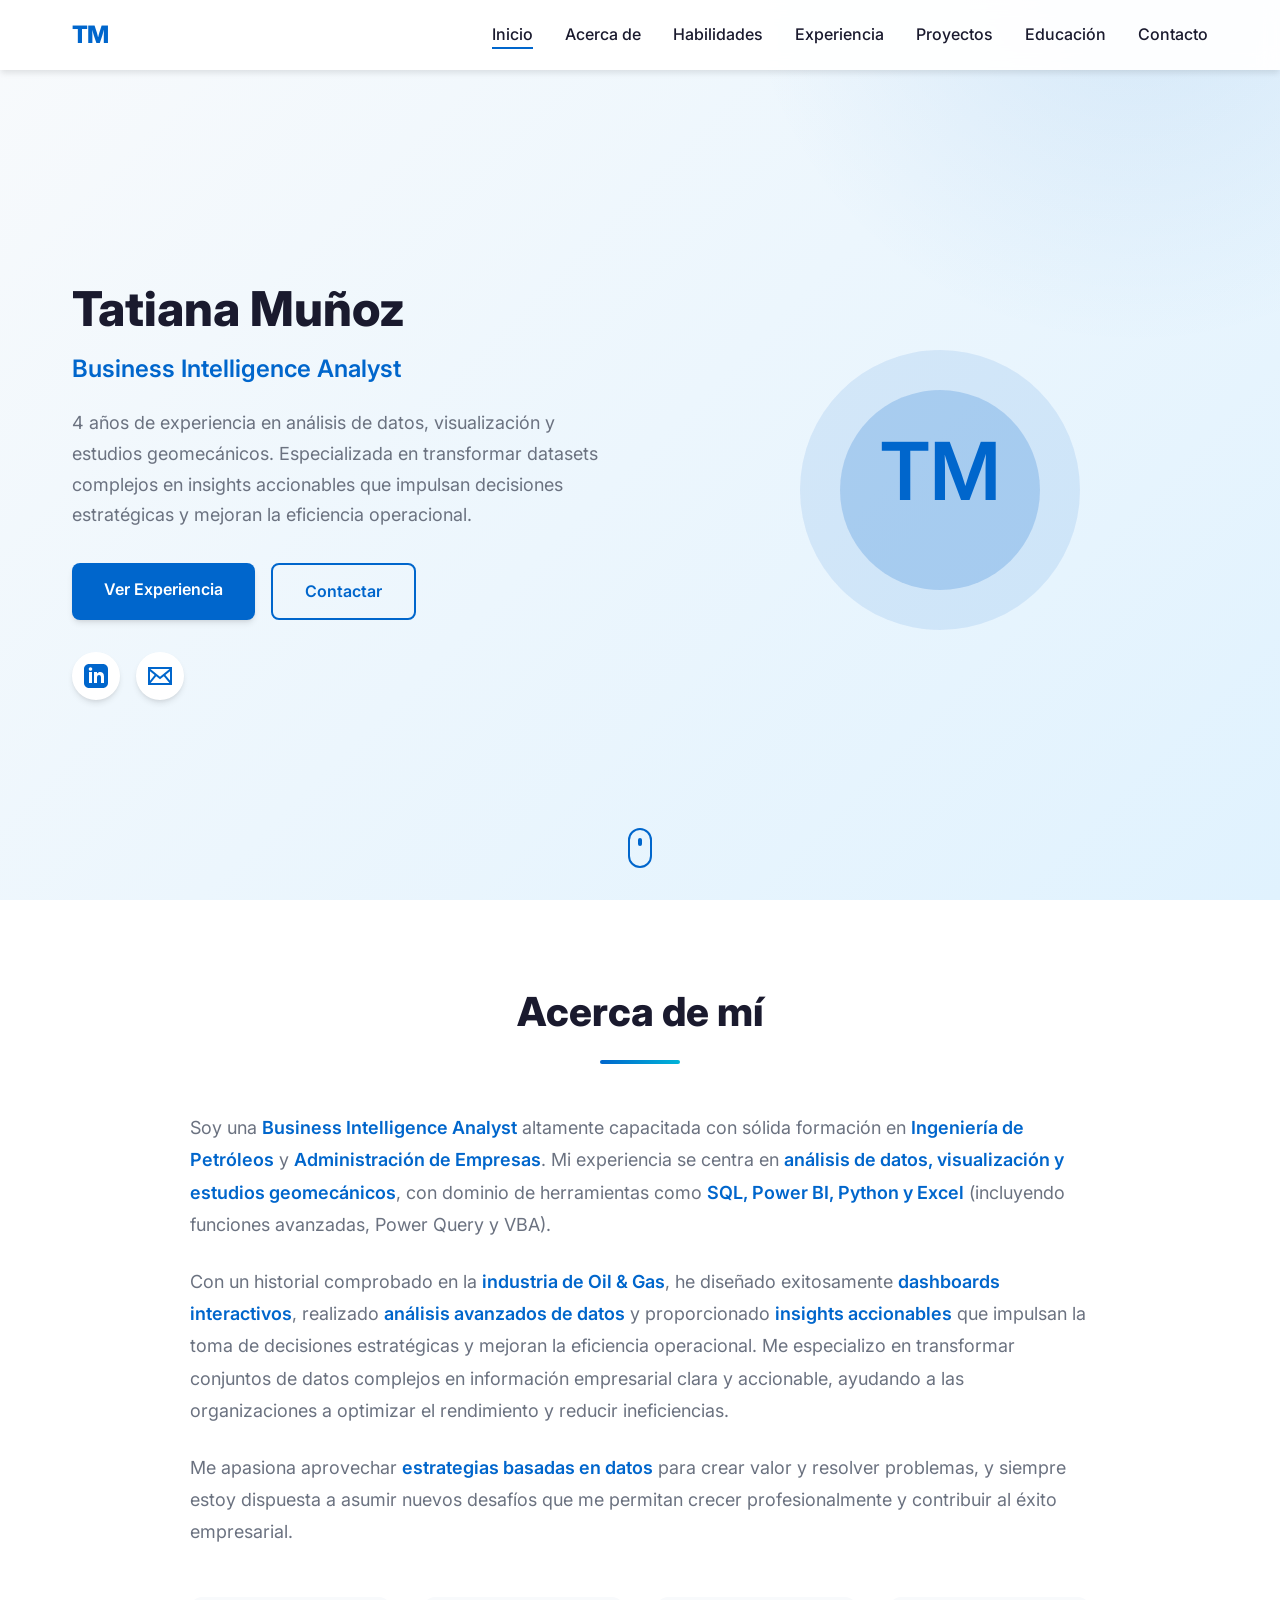
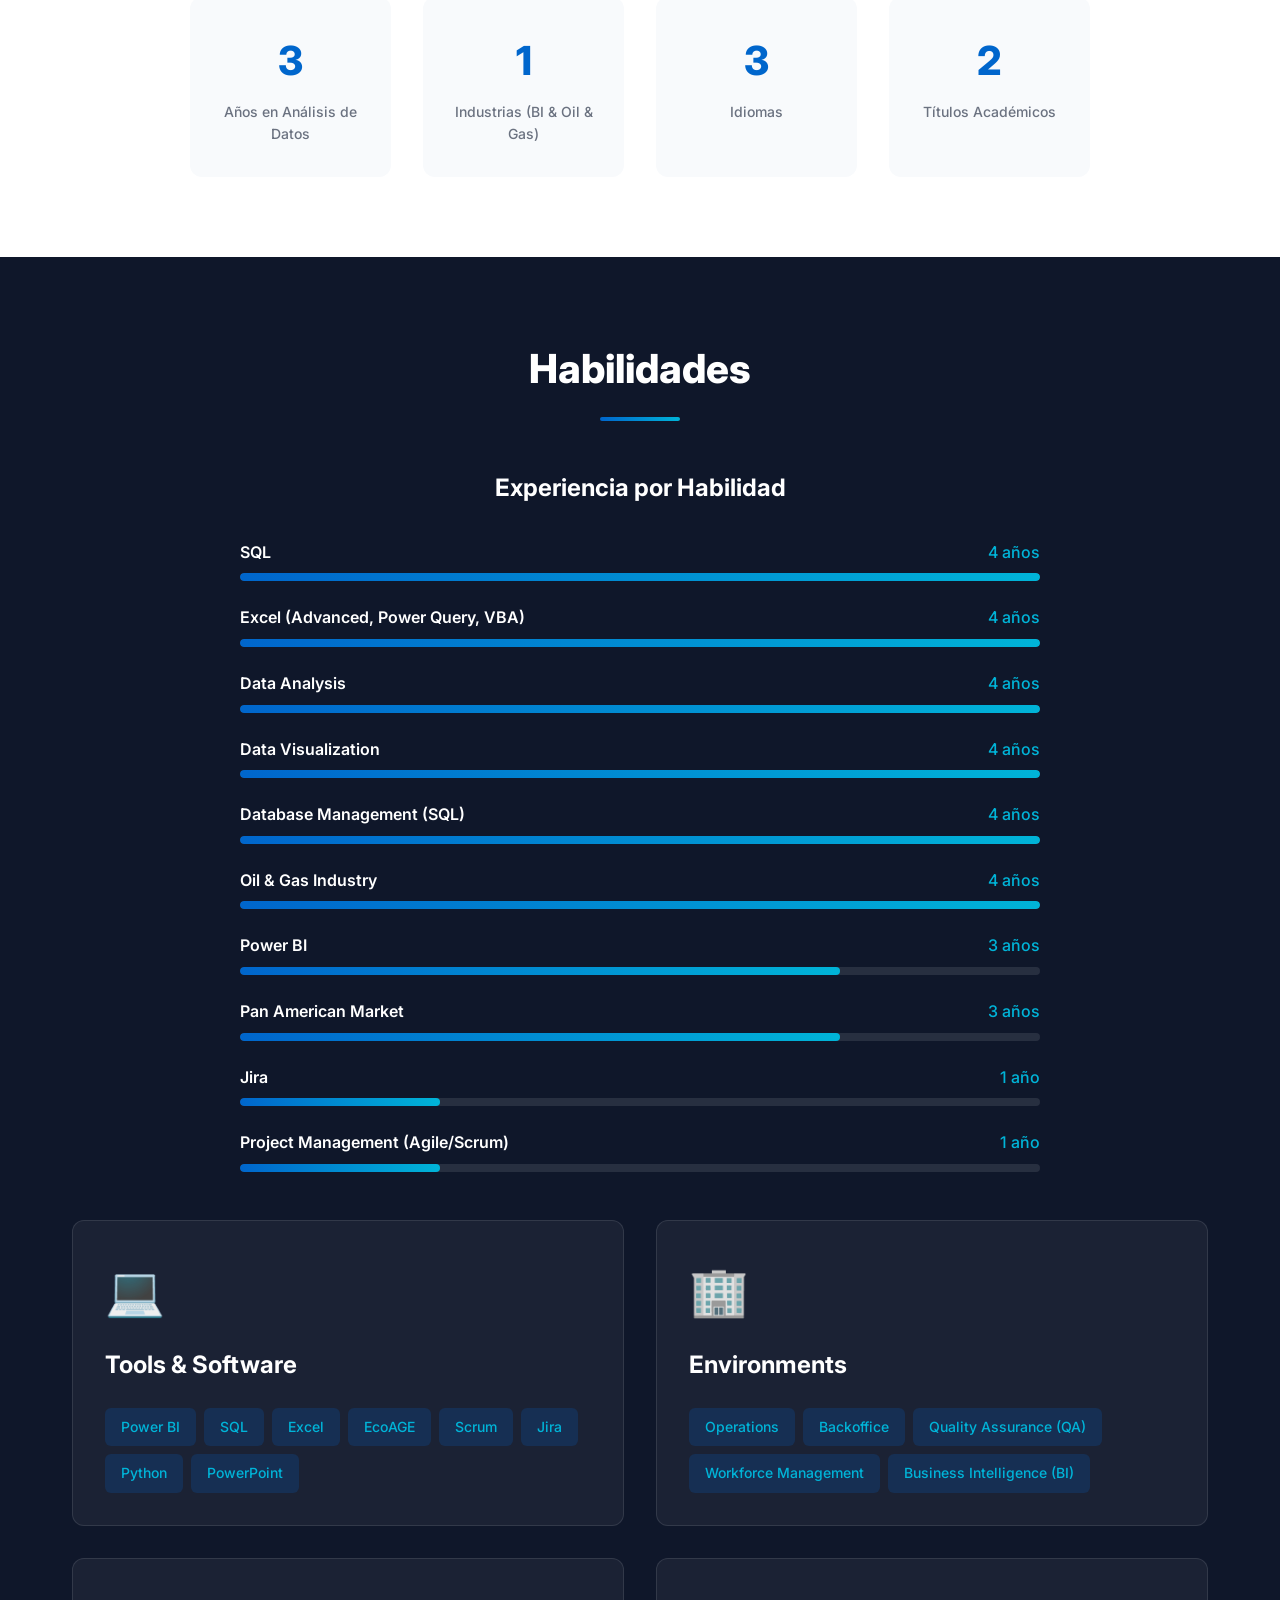
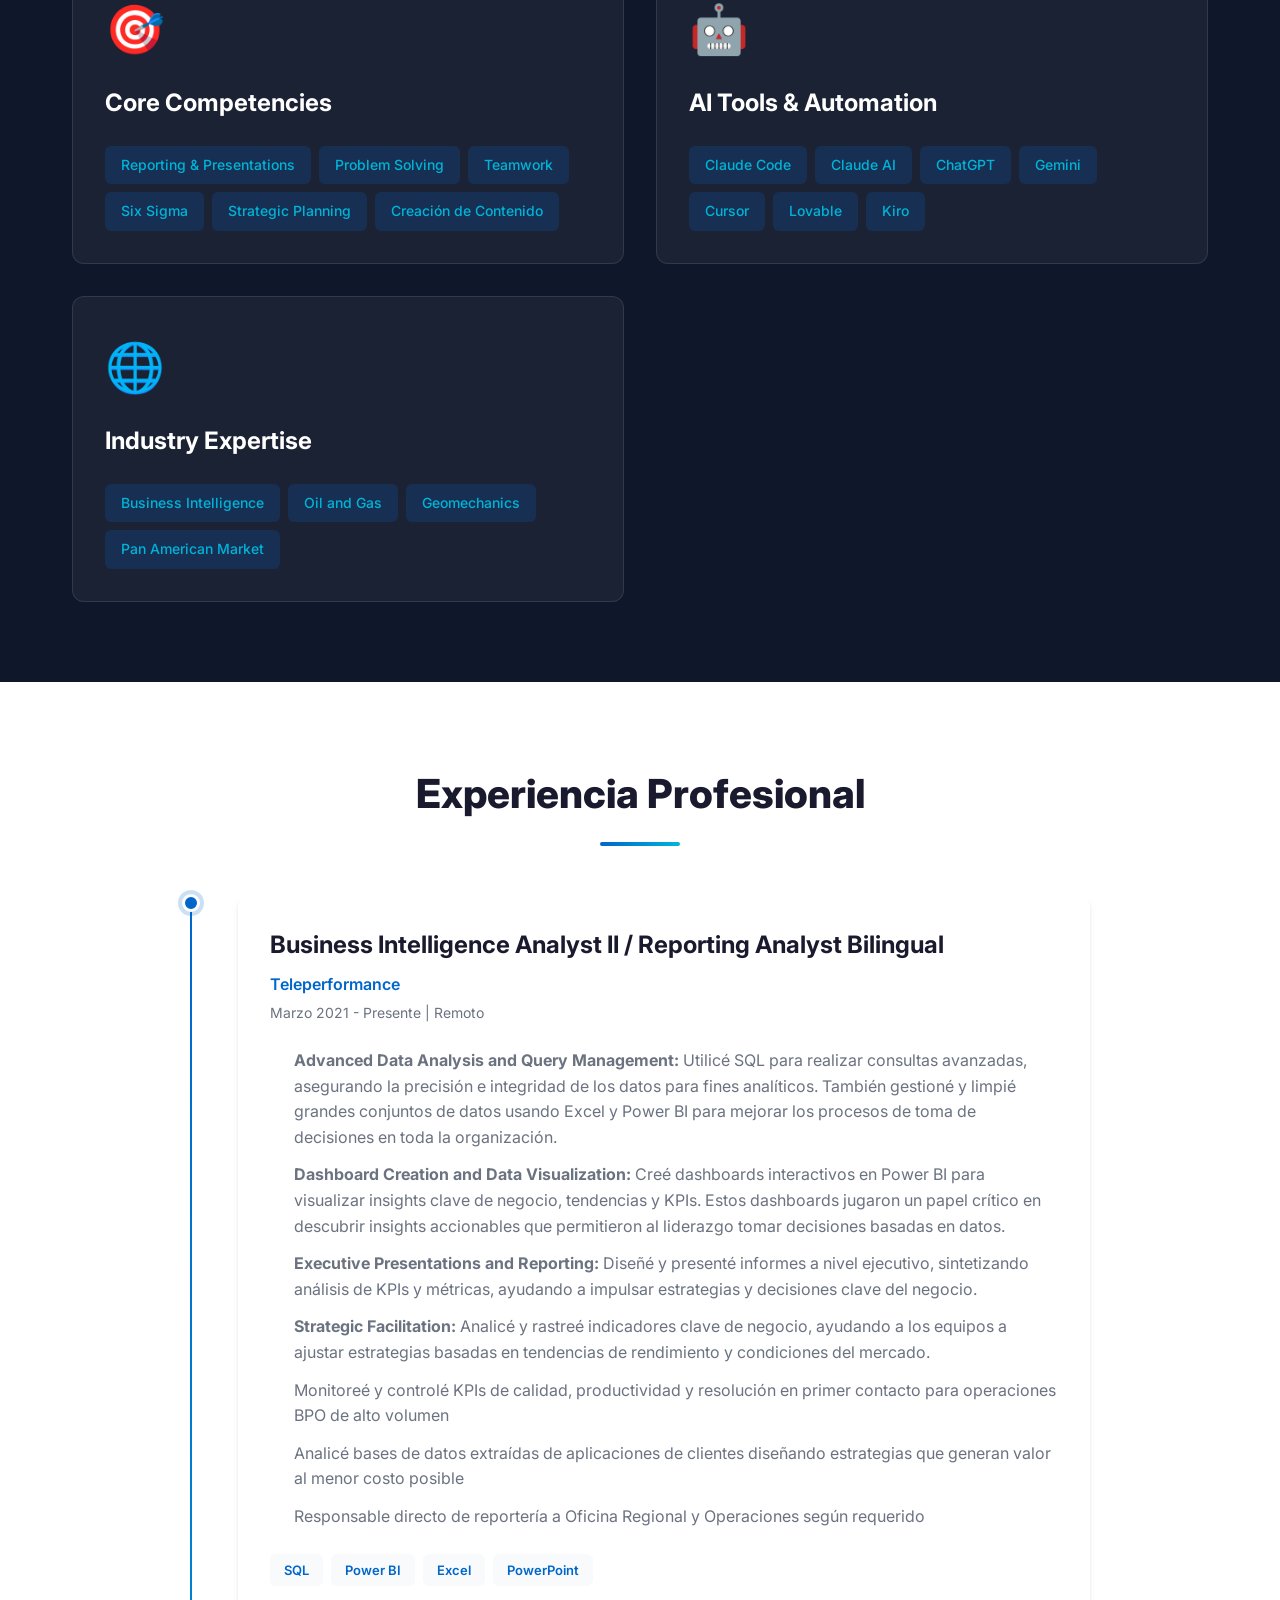
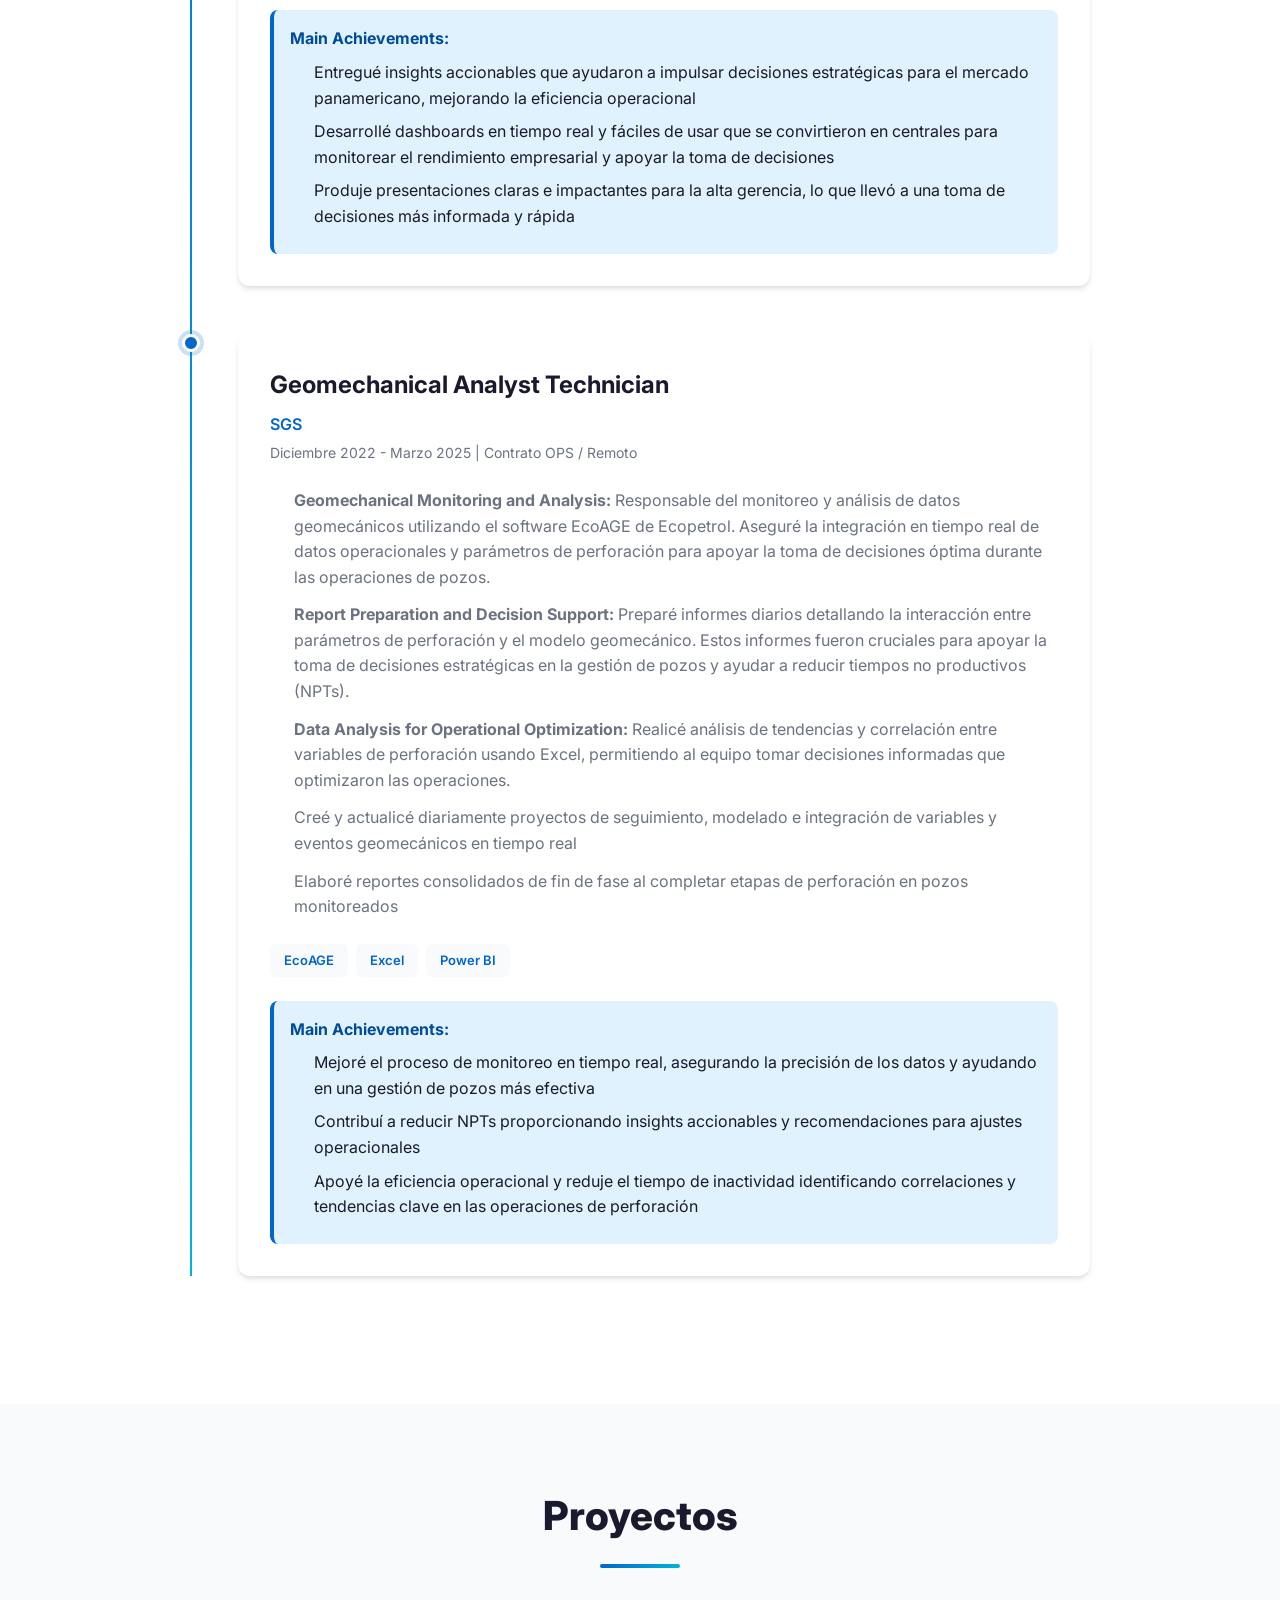
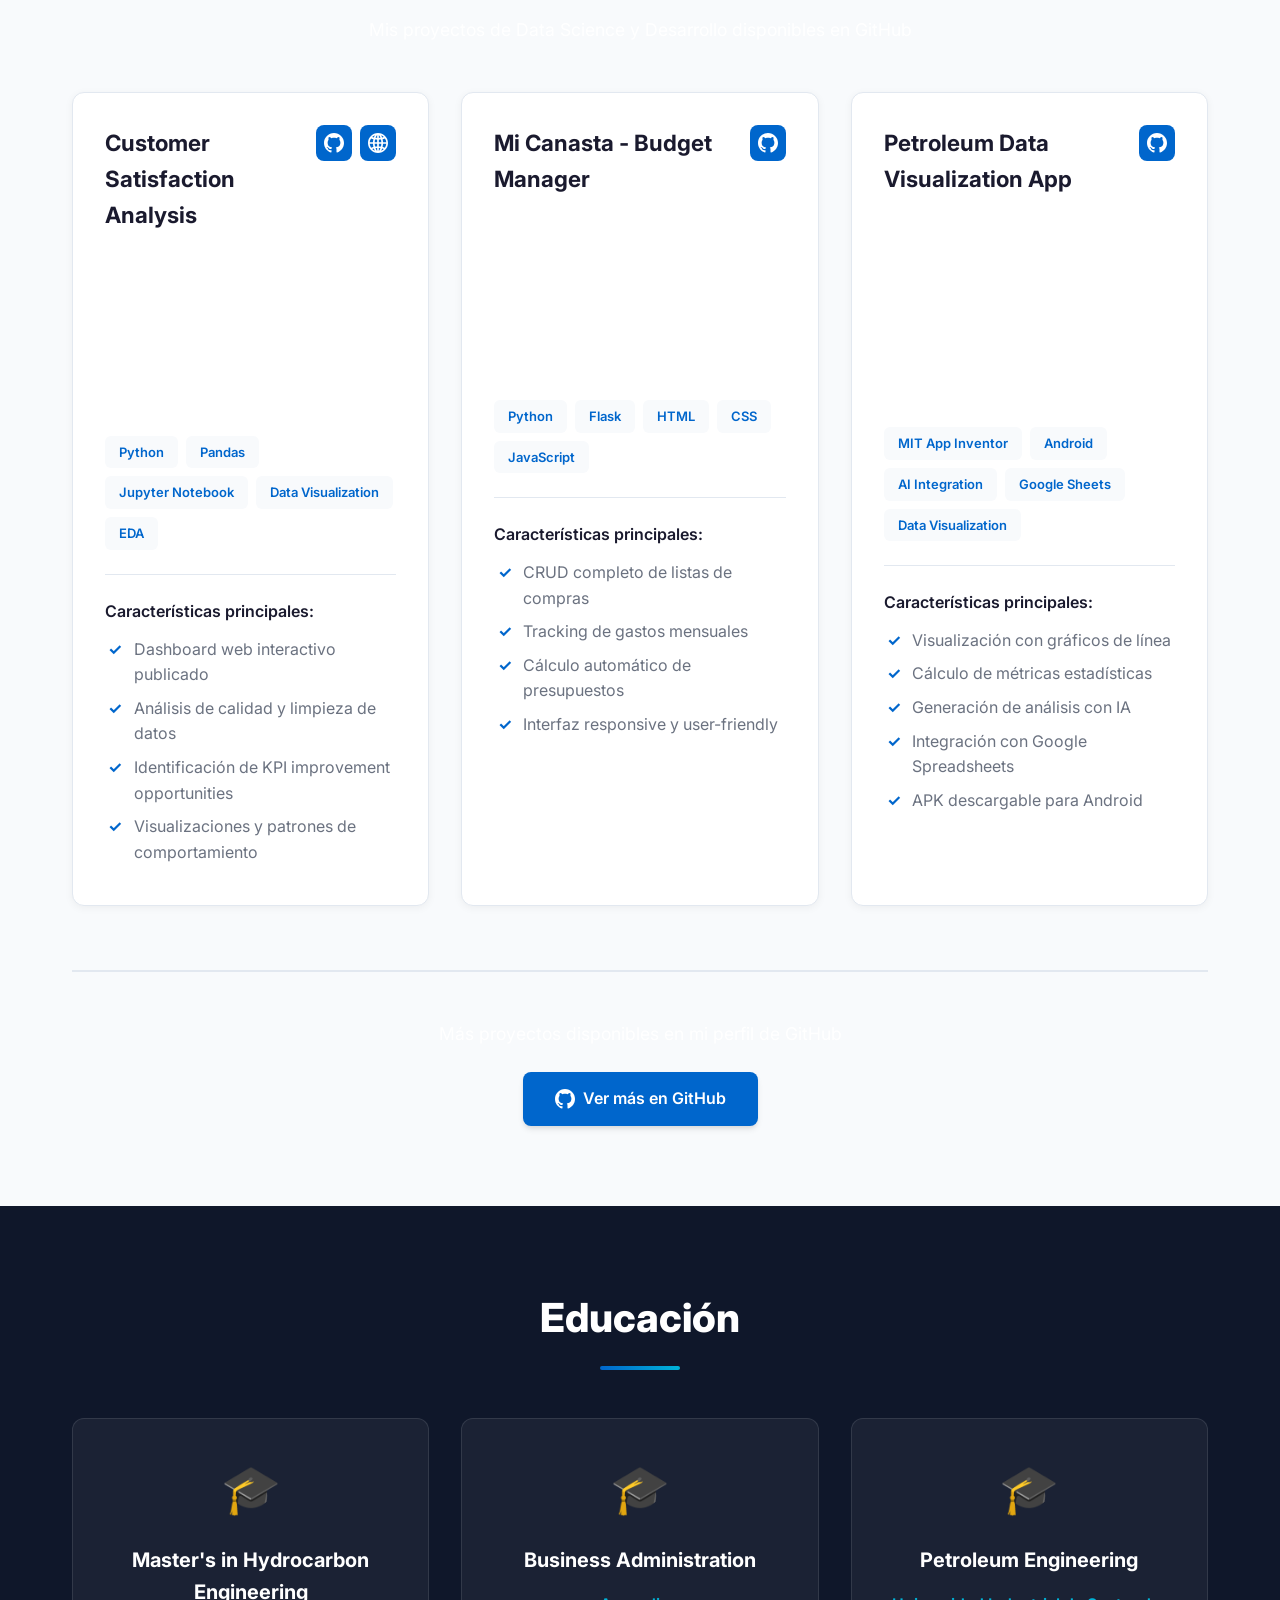
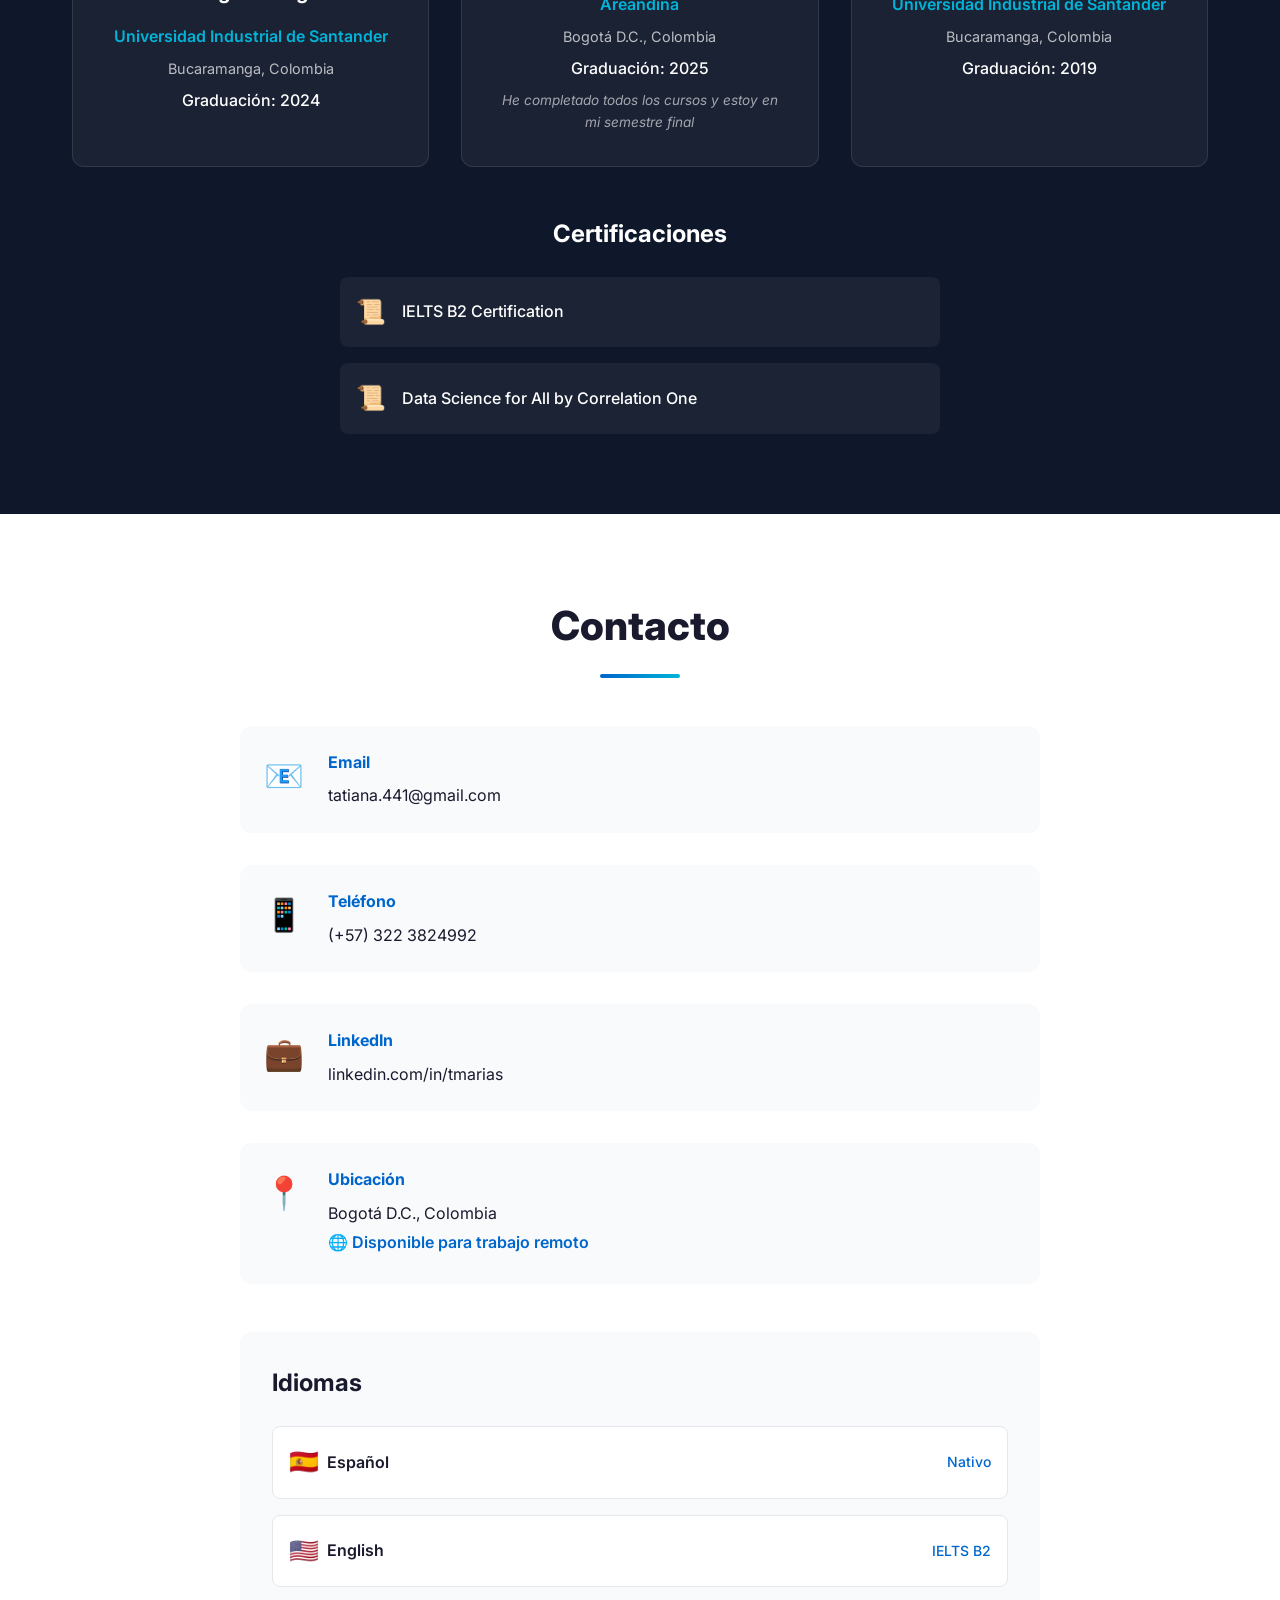
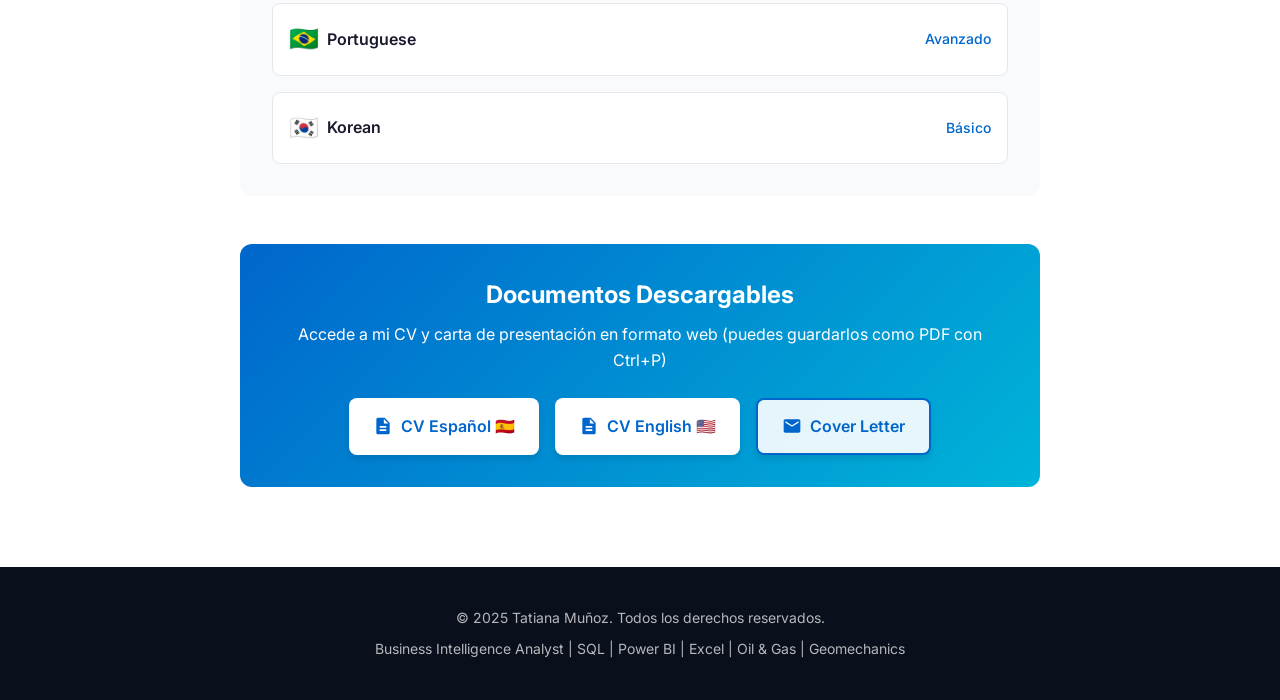
==== index.html @ 38fe40ae "Add English version of CV and update portfolio buttons - Added CV_Tatiana_Munoz_BI_Analyst_EN.html: " ====
<!DOCTYPE html>
<html lang="es">
<head>
    <meta charset="UTF-8">
    <meta name="viewport" content="width=device-width, initial-scale=1.0">
    <meta name="description" content="Tatiana Muñoz - Business Intelligence Analyst con 4 años de experiencia en SQL, Power BI, Excel y Oil & Gas">
    <meta name="keywords" content="Business Intelligence, Data Analyst, SQL, Power BI, Excel, Oil & Gas, Geomechanics">
    <title>Tatiana Muñoz | Business Intelligence Analyst</title>
    <link rel="stylesheet" href="styles.css">
    <link rel="preconnect" href="https://fonts.googleapis.com">
    <link rel="preconnect" href="https://fonts.gstatic.com" crossorigin>
    <link href="https://fonts.googleapis.com/css2?family=Inter:wght@300;400;500;600;700;800&display=swap" rel="stylesheet">
</head>
<body>
    <!-- Navigation -->
    <nav class="navbar">
        <div class="container">
            <div class="nav-brand">TM</div>
            <ul class="nav-menu">
                <li><a href="#inicio" class="nav-link">Inicio</a></li>
                <li><a href="#about" class="nav-link">Acerca de</a></li>
                <li><a href="#skills" class="nav-link">Habilidades</a></li>
                <li><a href="#experience" class="nav-link">Experiencia</a></li>
                <li><a href="#projects" class="nav-link">Proyectos</a></li>
                <li><a href="#education" class="nav-link">Educación</a></li>
                <li><a href="#contact" class="nav-link">Contacto</a></li>
            </ul>
            <div class="hamburger">
                <span></span>
                <span></span>
                <span></span>
            </div>
        </div>
    </nav>

    <!-- Hero Section -->
    <section id="inicio" class="hero">
        <div class="container">
            <div class="hero-content">
                <div class="hero-text">
                    <h1 class="hero-title fade-in">Tatiana Muñoz</h1>
                    <h2 class="hero-subtitle fade-in-delay">Business Intelligence Analyst</h2>
                    <p class="hero-description fade-in-delay-2">
                        4 años de experiencia en análisis de datos, visualización y estudios geomecánicos.
                        Especializada en transformar datasets complejos en insights accionables que impulsan
                        decisiones estratégicas y mejoran la eficiencia operacional.
                    </p>
                    <div class="hero-cta fade-in-delay-3">
                        <a href="#experience" class="btn btn-primary">Ver Experiencia</a>
                        <a href="#contact" class="btn btn-secondary">Contactar</a>
                    </div>
                    <div class="hero-social fade-in-delay-4">
                        <a href="https://linkedin.com/in/tmarias" target="_blank" class="social-link" aria-label="LinkedIn">
                            <svg width="24" height="24" viewBox="0 0 24 24" fill="currentColor">
                                <path d="M19 0h-14c-2.761 0-5 2.239-5 5v14c0 2.761 2.239 5 5 5h14c2.762 0 5-2.239 5-5v-14c0-2.761-2.238-5-5-5zm-11 19h-3v-11h3v11zm-1.5-12.268c-.966 0-1.75-.79-1.75-1.764s.784-1.764 1.75-1.764 1.75.79 1.75 1.764-.783 1.764-1.75 1.764zm13.5 12.268h-3v-5.604c0-3.368-4-3.113-4 0v5.604h-3v-11h3v1.765c1.396-2.586 7-2.777 7 2.476v6.759z"/>
                            </svg>
                        </a>
                        <a href="mailto:tatiana.441@gmail.com" class="social-link" aria-label="Email">
                            <svg width="24" height="24" viewBox="0 0 24 24" fill="currentColor">
                                <path d="M0 3v18h24v-18h-24zm6.623 7.929l-4.623 5.712v-9.458l4.623 3.746zm-4.141-5.929h19.035l-9.517 7.713-9.518-7.713zm5.694 7.188l3.824 3.099 3.83-3.104 5.612 6.817h-18.779l5.513-6.812zm9.208-1.264l4.616-3.741v9.348l-4.616-5.607z"/>
                            </svg>
                        </a>
                    </div>
                </div>
                <div class="hero-image fade-in-delay-2">
                    <div class="hero-image-placeholder">
                        <svg width="300" height="300" viewBox="0 0 300 300">
                            <circle cx="150" cy="150" r="140" fill="#0066CC" opacity="0.1"/>
                            <circle cx="150" cy="150" r="100" fill="#0066CC" opacity="0.2"/>
                            <text x="150" y="160" font-size="80" fill="#0066CC" text-anchor="middle" font-weight="600">TM</text>
                        </svg>
                    </div>
                </div>
            </div>
        </div>
        <div class="scroll-indicator">
            <span></span>
        </div>
    </section>

    <!-- About Section -->
    <section id="about" class="about section">
        <div class="container">
            <h2 class="section-title">Acerca de mí</h2>
            <div class="about-content">
                <div class="about-text">
                    <p>
                        Soy una <strong>Business Intelligence Analyst</strong> altamente capacitada con sólida formación en
                        <strong>Ingeniería de Petróleos</strong> y <strong>Administración de Empresas</strong>.
                        Mi experiencia se centra en <strong>análisis de datos, visualización y estudios geomecánicos</strong>,
                        con dominio de herramientas como <strong>SQL, Power BI, Python y Excel</strong> (incluyendo funciones
                        avanzadas, Power Query y VBA).
                    </p>
                    <p>
                        Con un historial comprobado en la <strong>industria de Oil & Gas</strong>, he diseñado exitosamente
                        <strong>dashboards interactivos</strong>, realizado <strong>análisis avanzados de datos</strong>
                        y proporcionado <strong>insights accionables</strong> que impulsan la toma de decisiones estratégicas
                        y mejoran la eficiencia operacional. Me especializo en transformar conjuntos de datos complejos en
                        información empresarial clara y accionable, ayudando a las organizaciones a optimizar el rendimiento
                        y reducir ineficiencias.
                    </p>
                    <p>
                        Me apasiona aprovechar <strong>estrategias basadas en datos</strong> para crear valor y resolver problemas,
                        y siempre estoy dispuesta a asumir nuevos desafíos que me permitan crecer profesionalmente y contribuir
                        al éxito empresarial.
                    </p>
                    <div class="about-stats">
                        <div class="stat">
                            <div class="stat-number">4</div>
                            <div class="stat-label">Años en Análisis de Datos</div>
                        </div>
                        <div class="stat">
                            <div class="stat-number">2</div>
                            <div class="stat-label">Industrias (BI & Oil & Gas)</div>
                        </div>
                        <div class="stat">
                            <div class="stat-number">4</div>
                            <div class="stat-label">Idiomas</div>
                        </div>
                        <div class="stat">
                            <div class="stat-number">3</div>
                            <div class="stat-label">Títulos Académicos</div>
                        </div>
                    </div>
                </div>
            </div>
        </div>
    </section>

    <!-- Skills Section -->
    <section id="skills" class="skills section section-dark">
        <div class="container">
            <h2 class="section-title">Habilidades</h2>

            <div class="skills-experience">
                <h3 class="skills-subtitle">Experiencia por Habilidad</h3>
                <div class="skills-bars">
                    <div class="skill-bar-item">
                        <div class="skill-bar-header">
                            <span class="skill-name">SQL</span>
                            <span class="skill-years">4 años</span>
                        </div>
                        <div class="skill-bar-bg">
                            <div class="skill-bar-fill" style="width: 100%"></div>
                        </div>
                    </div>
                    <div class="skill-bar-item">
                        <div class="skill-bar-header">
                            <span class="skill-name">Excel (Advanced, Power Query, VBA)</span>
                            <span class="skill-years">4 años</span>
                        </div>
                        <div class="skill-bar-bg">
                            <div class="skill-bar-fill" style="width: 100%"></div>
                        </div>
                    </div>
                    <div class="skill-bar-item">
                        <div class="skill-bar-header">
                            <span class="skill-name">Data Analysis</span>
                            <span class="skill-years">4 años</span>
                        </div>
                        <div class="skill-bar-bg">
                            <div class="skill-bar-fill" style="width: 100%"></div>
                        </div>
                    </div>
                    <div class="skill-bar-item">
                        <div class="skill-bar-header">
                            <span class="skill-name">Data Visualization</span>
                            <span class="skill-years">4 años</span>
                        </div>
                        <div class="skill-bar-bg">
                            <div class="skill-bar-fill" style="width: 100%"></div>
                        </div>
                    </div>
                    <div class="skill-bar-item">
                        <div class="skill-bar-header">
                            <span class="skill-name">Database Management (SQL)</span>
                            <span class="skill-years">4 años</span>
                        </div>
                        <div class="skill-bar-bg">
                            <div class="skill-bar-fill" style="width: 100%"></div>
                        </div>
                    </div>
                    <div class="skill-bar-item">
                        <div class="skill-bar-header">
                            <span class="skill-name">Oil & Gas Industry</span>
                            <span class="skill-years">4 años</span>
                        </div>
                        <div class="skill-bar-bg">
                            <div class="skill-bar-fill" style="width: 100%"></div>
                        </div>
                    </div>
                    <div class="skill-bar-item">
                        <div class="skill-bar-header">
                            <span class="skill-name">Power BI</span>
                            <span class="skill-years">3 años</span>
                        </div>
                        <div class="skill-bar-bg">
                            <div class="skill-bar-fill" style="width: 75%"></div>
                        </div>
                    </div>
                    <div class="skill-bar-item">
                        <div class="skill-bar-header">
                            <span class="skill-name">Pan American Market</span>
                            <span class="skill-years">3 años</span>
                        </div>
                        <div class="skill-bar-bg">
                            <div class="skill-bar-fill" style="width: 75%"></div>
                        </div>
                    </div>
                    <div class="skill-bar-item">
                        <div class="skill-bar-header">
                            <span class="skill-name">Jira</span>
                            <span class="skill-years">1 año</span>
                        </div>
                        <div class="skill-bar-bg">
                            <div class="skill-bar-fill" style="width: 25%"></div>
                        </div>
                    </div>
                    <div class="skill-bar-item">
                        <div class="skill-bar-header">
                            <span class="skill-name">Project Management (Agile/Scrum)</span>
                            <span class="skill-years">1 año</span>
                        </div>
                        <div class="skill-bar-bg">
                            <div class="skill-bar-fill" style="width: 25%"></div>
                        </div>
                    </div>
                </div>
            </div>

            <div class="skills-grid">
                <div class="skill-category">
                    <div class="skill-icon">💻</div>
                    <h3>Tools & Software</h3>
                    <div class="skill-tags">
                        <span class="tag">Power BI</span>
                        <span class="tag">SQL</span>
                        <span class="tag">Excel</span>
                        <span class="tag">EcoAGE</span>
                        <span class="tag">Scrum</span>
                        <span class="tag">Jira</span>
                        <span class="tag">Python</span>
                        <span class="tag">PowerPoint</span>
                    </div>
                </div>

                <div class="skill-category">
                    <div class="skill-icon">🏢</div>
                    <h3>Environments</h3>
                    <div class="skill-tags">
                        <span class="tag">Operations</span>
                        <span class="tag">Backoffice</span>
                        <span class="tag">Quality Assurance (QA)</span>
                        <span class="tag">Workforce Management</span>
                        <span class="tag">Business Intelligence (BI)</span>
                    </div>
                </div>

                <div class="skill-category">
                    <div class="skill-icon">🎯</div>
                    <h3>Core Competencies</h3>
                    <div class="skill-tags">
                        <span class="tag">Reporting & Presentations</span>
                        <span class="tag">Problem Solving</span>
                        <span class="tag">Teamwork</span>
                        <span class="tag">Six Sigma</span>
                        <span class="tag">Strategic Planning</span>
                        <span class="tag">Creación de Contenido</span>
                    </div>
                </div>

                <div class="skill-category">
                    <div class="skill-icon">🤖</div>
                    <h3>AI Tools & Automation</h3>
                    <div class="skill-tags">
                        <span class="tag">Claude Code</span>
                        <span class="tag">Claude AI</span>
                        <span class="tag">ChatGPT</span>
                        <span class="tag">Gemini</span>
                        <span class="tag">Cursor</span>
                        <span class="tag">Lovable</span>
                        <span class="tag">Kiro</span>
                    </div>
                </div>

                <div class="skill-category">
                    <div class="skill-icon">🌐</div>
                    <h3>Industry Expertise</h3>
                    <div class="skill-tags">
                        <span class="tag">Business Intelligence</span>
                        <span class="tag">Oil and Gas</span>
                        <span class="tag">Geomechanics</span>
                        <span class="tag">Pan American Market</span>
                    </div>
                </div>
            </div>
        </div>
    </section>

    <!-- Experience Section -->
    <section id="experience" class="experience section">
        <div class="container">
            <h2 class="section-title">Experiencia Profesional</h2>
            <div class="timeline">
                <div class="timeline-item">
                    <div class="timeline-dot"></div>
                    <div class="timeline-content">
                        <div class="timeline-header">
                            <h3>Business Intelligence Analyst II / Reporting Analyst Bilingual</h3>
                            <span class="timeline-company">Teleperformance</span>
                            <span class="timeline-date">Marzo 2021 - Presente | Remoto</span>
                        </div>
                        <ul class="timeline-description">
                            <li><strong>Advanced Data Analysis and Query Management:</strong> Utilicé SQL para realizar consultas avanzadas, asegurando la precisión e integridad de los datos para fines analíticos. También gestioné y limpié grandes conjuntos de datos usando Excel y Power BI para mejorar los procesos de toma de decisiones en toda la organización.</li>
                            <li><strong>Dashboard Creation and Data Visualization:</strong> Creé dashboards interactivos en Power BI para visualizar insights clave de negocio, tendencias y KPIs. Estos dashboards jugaron un papel crítico en descubrir insights accionables que permitieron al liderazgo tomar decisiones basadas en datos.</li>
                            <li><strong>Executive Presentations and Reporting:</strong> Diseñé y presenté informes a nivel ejecutivo, sintetizando análisis de KPIs y métricas, ayudando a impulsar estrategias y decisiones clave del negocio.</li>
                            <li><strong>Strategic Facilitation:</strong> Analicé y rastreé indicadores clave de negocio, ayudando a los equipos a ajustar estrategias basadas en tendencias de rendimiento y condiciones del mercado.</li>
                            <li>Monitoreé y controlé KPIs de calidad, productividad y resolución en primer contacto para operaciones BPO de alto volumen</li>
                            <li>Analicé bases de datos extraídas de aplicaciones de clientes diseñando estrategias que generan valor al menor costo posible</li>
                            <li>Responsable directo de reportería a Oficina Regional y Operaciones según requerido</li>
                        </ul>
                        <div class="tech-stack">
                            <span class="tech-tag">SQL</span>
                            <span class="tech-tag">Power BI</span>
                            <span class="tech-tag">Excel</span>
                            <span class="tech-tag">PowerPoint</span>
                        </div>
                        <div class="achievements-box">
                            <strong>Main Achievements:</strong>
                            <ul>
                                <li>Entregué insights accionables que ayudaron a impulsar decisiones estratégicas para el mercado panamericano, mejorando la eficiencia operacional</li>
                                <li>Desarrollé dashboards en tiempo real y fáciles de usar que se convirtieron en centrales para monitorear el rendimiento empresarial y apoyar la toma de decisiones</li>
                                <li>Produje presentaciones claras e impactantes para la alta gerencia, lo que llevó a una toma de decisiones más informada y rápida</li>
                            </ul>
                        </div>
                    </div>
                </div>

                <div class="timeline-item">
                    <div class="timeline-dot"></div>
                    <div class="timeline-content">
                        <div class="timeline-header">
                            <h3>Geomechanical Analyst Technician</h3>
                            <span class="timeline-company">SGS</span>
                            <span class="timeline-date">Diciembre 2022 - Marzo 2025 | Contrato OPS / Remoto</span>
                        </div>
                        <ul class="timeline-description">
                            <li><strong>Geomechanical Monitoring and Analysis:</strong> Responsable del monitoreo y análisis de datos geomecánicos utilizando el software EcoAGE de Ecopetrol. Aseguré la integración en tiempo real de datos operacionales y parámetros de perforación para apoyar la toma de decisiones óptima durante las operaciones de pozos.</li>
                            <li><strong>Report Preparation and Decision Support:</strong> Preparé informes diarios detallando la interacción entre parámetros de perforación y el modelo geomecánico. Estos informes fueron cruciales para apoyar la toma de decisiones estratégicas en la gestión de pozos y ayudar a reducir tiempos no productivos (NPTs).</li>
                            <li><strong>Data Analysis for Operational Optimization:</strong> Realicé análisis de tendencias y correlación entre variables de perforación usando Excel, permitiendo al equipo tomar decisiones informadas que optimizaron las operaciones.</li>
                            <li>Creé y actualicé diariamente proyectos de seguimiento, modelado e integración de variables y eventos geomecánicos en tiempo real</li>
                            <li>Elaboré reportes consolidados de fin de fase al completar etapas de perforación en pozos monitoreados</li>
                        </ul>
                        <div class="tech-stack">
                            <span class="tech-tag">EcoAGE</span>
                            <span class="tech-tag">Excel</span>
                            <span class="tech-tag">Power BI</span>
                        </div>
                        <div class="achievements-box">
                            <strong>Main Achievements:</strong>
                            <ul>
                                <li>Mejoré el proceso de monitoreo en tiempo real, asegurando la precisión de los datos y ayudando en una gestión de pozos más efectiva</li>
                                <li>Contribuí a reducir NPTs proporcionando insights accionables y recomendaciones para ajustes operacionales</li>
                                <li>Apoyé la eficiencia operacional y reduje el tiempo de inactividad identificando correlaciones y tendencias clave en las operaciones de perforación</li>
                            </ul>
                        </div>
                    </div>
                </div>
            </div>
        </div>
    </section>

    <!-- Projects Section -->
    <section id="projects" class="projects section">
        <div class="container">
            <h2 class="section-title">Proyectos</h2>
            <p class="section-subtitle">Mis proyectos de Data Science y Desarrollo disponibles en GitHub</p>

            <div class="projects-grid">
                <!-- Project 1: Customer Satisfaction Analysis -->
                <div class="project-card">
                    <div class="project-header">
                        <h3>Customer Satisfaction Analysis</h3>
                        <div class="project-links">
                            <a href="https://github.com/tatiana441/customer-satisfaction-analysis" target="_blank" class="project-link" aria-label="Ver código">
                                <svg width="20" height="20" viewBox="0 0 24 24" fill="currentColor">
                                    <path d="M12 0c-6.626 0-12 5.373-12 12 0 5.302 3.438 9.8 8.207 11.387.599.111.793-.261.793-.577v-2.234c-3.338.726-4.033-1.416-4.033-1.416-.546-1.387-1.333-1.756-1.333-1.756-1.089-.745.083-.729.083-.729 1.205.084 1.839 1.237 1.839 1.237 1.07 1.834 2.807 1.304 3.492.997.107-.775.418-1.305.762-1.604-2.665-.305-5.467-1.334-5.467-5.931 0-1.311.469-2.381 1.236-3.221-.124-.303-.535-1.524.117-3.176 0 0 1.008-.322 3.301 1.23.957-.266 1.983-.399 3.003-.404 1.02.005 2.047.138 3.006.404 2.291-1.552 3.297-1.23 3.297-1.23.653 1.653.242 2.874.118 3.176.77.84 1.235 1.911 1.235 3.221 0 4.609-2.807 5.624-5.479 5.921.43.372.823 1.102.823 2.222v3.293c0 .319.192.694.801.576 4.765-1.589 8.199-6.086 8.199-11.386 0-6.627-5.373-12-12-12z"/>
                                </svg>
                            </a>
                            <a href="https://tatiana441.github.io/customer-satisfaction-analysis/" target="_blank" class="project-link" aria-label="Ver demo">
                                <svg width="20" height="20" viewBox="0 0 24 24" fill="currentColor">
                                    <path d="M12 0c-6.627 0-12 5.373-12 12s5.373 12 12 12 12-5.373 12-12-5.373-12-12-12zm1 16.057v-3.057h2.994c-.059 1.143-.212 2.24-.456 3.279-.823-.12-1.674-.188-2.538-.222zm1.957 2.162c-.499 1.33-1.159 2.497-1.957 3.456v-3.62c.666.028 1.319.081 1.957.164zm-1.957-7.219v-3.015c.868-.034 1.721-.103 2.548-.224.238 1.027.389 2.111.446 3.239h-2.994zm0-5.014v-3.661c.806.969 1.471 2.15 1.971 3.496-.642.084-1.3.137-1.971.165zm2.703-3.267c1.237.496 2.354 1.228 3.29 2.146-.642.234-1.311.442-2.019.607-.344-.992-.775-1.91-1.271-2.753zm-7.241 13.56c-.244-1.039-.398-2.136-.456-3.279h2.994v3.057c-.865.034-1.714.102-2.538.222zm2.538 1.776v3.62c-.798-.959-1.458-2.126-1.957-3.456.638-.083 1.291-.136 1.957-.164zm-2.994-7.055c.057-1.128.207-2.212.446-3.239.827.121 1.68.19 2.548.224v3.015h-2.994zm1.024-5.179c.5-1.346 1.165-2.527 1.97-3.496v3.661c-.671-.028-1.329-.081-1.97-.165zm-2.005-.35c-.708-.165-1.377-.373-2.018-.607.937-.918 2.053-1.65 3.29-2.146-.496.844-.927 1.762-1.272 2.753zm-.549 1.918c-.264 1.151-.434 2.36-.492 3.611h-3.933c.165-1.658.739-3.197 1.617-4.518.88.361 1.816.67 2.808.907zm.009 9.262c-.988.236-1.92.542-2.797.9-.89-1.328-1.471-2.879-1.637-4.551h3.934c.058 1.265.231 2.488.5 3.651zm.553 1.917c.342.976.768 1.881 1.257 2.712-1.223-.49-2.326-1.211-3.256-2.115.636-.229 1.299-.435 1.999-.597zm9.924 0c.7.163 1.362.367 1.999.597-.931.903-2.034 1.625-3.257 2.116.489-.832.915-1.737 1.258-2.713zm.553-1.917c.27-1.163.442-2.386.501-3.651h3.934c-.167 1.672-.748 3.223-1.638 4.551-.877-.358-1.81-.664-2.797-.9zm.501-5.651c-.058-1.251-.229-2.46-.492-3.611.992-.237 1.929-.546 2.809-.907.877 1.321 1.451 2.86 1.616 4.518h-3.933z"/>
                                </svg>
                            </a>
                        </div>
                    </div>
                    <p class="project-description">
                        Análisis exploratorio de datos (EDA) para identificar patrones y drivers de satisfacción del cliente usando Python. Incluye dashboard interactivo y análisis de calidad de datos con insights accionables.
                    </p>
                    <div class="tech-stack">
                        <span class="tech-tag">Python</span>
                        <span class="tech-tag">Pandas</span>
                        <span class="tech-tag">Jupyter Notebook</span>
                        <span class="tech-tag">Data Visualization</span>
                        <span class="tech-tag">EDA</span>
                    </div>
                    <div class="project-features">
                        <strong>Características principales:</strong>
                        <ul style="list-style: none; padding: 0; margin: 0;">
                            <li style="list-style: none;">Dashboard web interactivo publicado</li>
                            <li style="list-style: none;">Análisis de calidad y limpieza de datos</li>
                            <li style="list-style: none;">Identificación de KPI improvement opportunities</li>
                            <li style="list-style: none;">Visualizaciones y patrones de comportamiento</li>
                        </ul>
                    </div>
                </div>

                <!-- Project 2: Mi Canasta -->
                <div class="project-card">
                    <div class="project-header">
                        <h3>Mi Canasta - Budget Manager</h3>
                        <div class="project-links">
                            <a href="https://github.com/tatiana441/Mi_Canasta" target="_blank" class="project-link" aria-label="Ver código">
                                <svg width="20" height="20" viewBox="0 0 24 24" fill="currentColor">
                                    <path d="M12 0c-6.626 0-12 5.373-12 12 0 5.302 3.438 9.8 8.207 11.387.599.111.793-.261.793-.577v-2.234c-3.338.726-4.033-1.416-4.033-1.416-.546-1.387-1.333-1.756-1.333-1.756-1.089-.745.083-.729.083-.729 1.205.084 1.839 1.237 1.839 1.237 1.07 1.834 2.807 1.304 3.492.997.107-.775.418-1.305.762-1.604-2.665-.305-5.467-1.334-5.467-5.931 0-1.311.469-2.381 1.236-3.221-.124-.303-.535-1.524.117-3.176 0 0 1.008-.322 3.301 1.23.957-.266 1.983-.399 3.003-.404 1.02.005 2.047.138 3.006.404 2.291-1.552 3.297-1.23 3.297-1.23.653 1.653.242 2.874.118 3.176.77.84 1.235 1.911 1.235 3.221 0 4.609-2.807 5.624-5.479 5.921.43.372.823 1.102.823 2.222v3.293c0 .319.192.694.801.576 4.765-1.589 8.199-6.086 8.199-11.386 0-6.627-5.373-12-12-12z"/>
                                </svg>
                            </a>
                        </div>
                    </div>
                    <p class="project-description">
                        Aplicación web full-stack para gestión de presupuestos y gastos de compras mensuales. Permite registrar items con costos, crear listas de compras, establecer presupuestos y visualizar gastos mensuales.
                    </p>
                    <div class="tech-stack">
                        <span class="tech-tag">Python</span>
                        <span class="tech-tag">Flask</span>
                        <span class="tech-tag">HTML</span>
                        <span class="tech-tag">CSS</span>
                        <span class="tech-tag">JavaScript</span>
                    </div>
                    <div class="project-features">
                        <strong>Características principales:</strong>
                        <ul style="list-style: none; padding: 0; margin: 0;">
                            <li style="list-style: none;">CRUD completo de listas de compras</li>
                            <li style="list-style: none;">Tracking de gastos mensuales</li>
                            <li style="list-style: none;">Cálculo automático de presupuestos</li>
                            <li style="list-style: none;">Interfaz responsive y user-friendly</li>
                        </ul>
                    </div>
                </div>

                <!-- Project 3: ProyectoFinalTCPro -->
                <div class="project-card">
                    <div class="project-header">
                        <h3>Petroleum Data Visualization App</h3>
                        <div class="project-links">
                            <a href="https://github.com/tatiana441/ProyectoFinalTCPro" target="_blank" class="project-link" aria-label="Ver código">
                                <svg width="20" height="20" viewBox="0 0 24 24" fill="currentColor">
                                    <path d="M12 0c-6.626 0-12 5.373-12 12 0 5.302 3.438 9.8 8.207 11.387.599.111.793-.261.793-.577v-2.234c-3.338.726-4.033-1.416-4.033-1.416-.546-1.387-1.333-1.756-1.333-1.756-1.089-.745.083-.729.083-.729 1.205.084 1.839 1.237 1.839 1.237 1.07 1.834 2.807 1.304 3.492.997.107-.775.418-1.305.762-1.604-2.665-.305-5.467-1.334-5.467-5.931 0-1.311.469-2.381 1.236-3.221-.124-.303-.535-1.524.117-3.176 0 0 1.008-.322 3.301 1.23.957-.266 1.983-.399 3.003-.404 1.02.005 2.047.138 3.006.404 2.291-1.552 3.297-1.23 3.297-1.23.653 1.653.242 2.874.118 3.176.77.84 1.235 1.911 1.235 3.221 0 4.609-2.807 5.624-5.479 5.921.43.372.823 1.102.823 2.222v3.293c0 .319.192.694.801.576 4.765-1.589 8.199-6.086 8.199-11.386 0-6.627-5.373-12-12-12z"/>
                                </svg>
                            </a>
                        </div>
                    </div>
                    <p class="project-description">
                        Aplicación móvil Android para visualización de datos petroleros mediante gráficos y generación de resúmenes analíticos con IA. Integra datos desde Google Sheets y calcula métricas estadísticas (correlación, pendiente, intercepto).
                    </p>
                    <div class="tech-stack">
                        <span class="tech-tag">MIT App Inventor</span>
                        <span class="tech-tag">Android</span>
                        <span class="tech-tag">AI Integration</span>
                        <span class="tech-tag">Google Sheets</span>
                        <span class="tech-tag">Data Visualization</span>
                    </div>
                    <div class="project-features">
                        <strong>Características principales:</strong>
                        <ul style="list-style: none; padding: 0; margin: 0;">
                            <li style="list-style: none;">Visualización con gráficos de línea</li>
                            <li style="list-style: none;">Cálculo de métricas estadísticas</li>
                            <li style="list-style: none;">Generación de análisis con IA</li>
                            <li style="list-style: none;">Integración con Google Spreadsheets</li>
                            <li style="list-style: none;">APK descargable para Android</li>
                        </ul>
                    </div>
                </div>
            </div>

            <div class="github-cta">
                <p>Más proyectos disponibles en mi perfil de GitHub</p>
                <a href="https://github.com/tatiana441" target="_blank" class="btn btn-primary">
                    <svg width="20" height="20" viewBox="0 0 24 24" fill="currentColor" style="margin-right: 8px;">
                        <path d="M12 0c-6.626 0-12 5.373-12 12 0 5.302 3.438 9.8 8.207 11.387.599.111.793-.261.793-.577v-2.234c-3.338.726-4.033-1.416-4.033-1.416-.546-1.387-1.333-1.756-1.333-1.756-1.089-.745.083-.729.083-.729 1.205.084 1.839 1.237 1.839 1.237 1.07 1.834 2.807 1.304 3.492.997.107-.775.418-1.305.762-1.604-2.665-.305-5.467-1.334-5.467-5.931 0-1.311.469-2.381 1.236-3.221-.124-.303-.535-1.524.117-3.176 0 0 1.008-.322 3.301 1.23.957-.266 1.983-.399 3.003-.404 1.02.005 2.047.138 3.006.404 2.291-1.552 3.297-1.23 3.297-1.23.653 1.653.242 2.874.118 3.176.77.84 1.235 1.911 1.235 3.221 0 4.609-2.807 5.624-5.479 5.921.43.372.823 1.102.823 2.222v3.293c0 .319.192.694.801.576 4.765-1.589 8.199-6.086 8.199-11.386 0-6.627-5.373-12-12-12z"/>
                    </svg>
                    Ver más en GitHub
                </a>
            </div>
        </div>
    </section>

    <!-- Education Section -->
    <section id="education" class="education section section-dark">
        <div class="container">
            <h2 class="section-title">Educación</h2>
            <div class="education-grid">
                <div class="education-card">
                    <div class="education-icon">🎓</div>
                    <h3>Master's in Hydrocarbon Engineering</h3>
                    <p class="education-institution">Universidad Industrial de Santander</p>
                    <p class="education-location">Bucaramanga, Colombia</p>
                    <p class="education-year">Graduación: 2024</p>
                </div>

                <div class="education-card">
                    <div class="education-icon">🎓</div>
                    <h3>Business Administration</h3>
                    <p class="education-institution">Areandina</p>
                    <p class="education-location">Bogotá D.C., Colombia</p>
                    <p class="education-year">Graduación: 2025</p>
                    <p class="education-note">He completado todos los cursos y estoy en mi semestre final</p>
                </div>

                <div class="education-card">
                    <div class="education-icon">🎓</div>
                    <h3>Petroleum Engineering</h3>
                    <p class="education-institution">Universidad Industrial de Santander</p>
                    <p class="education-location">Bucaramanga, Colombia</p>
                    <p class="education-year">Graduación: 2019</p>
                </div>
            </div>

            <div class="certifications">
                <h3 class="certifications-title">Certificaciones</h3>
                <div class="certifications-list">
                    <div class="cert-item">
                        <span class="cert-icon">📜</span>
                        <span class="cert-name">IELTS B2 Certification</span>
                    </div>
                    <div class="cert-item">
                        <span class="cert-icon">📜</span>
                        <span class="cert-name">Data Science for All by Correlation One</span>
                    </div>
                </div>
            </div>
        </div>
    </section>

    <!-- Contact Section -->
    <section id="contact" class="contact section">
        <div class="container">
            <h2 class="section-title">Contacto</h2>
            <div class="contact-content">
                <div class="contact-info">
                    <div class="contact-item">
                        <div class="contact-icon">📧</div>
                        <div>
                            <h3>Email</h3>
                            <a href="mailto:tatiana.441@gmail.com">tatiana.441@gmail.com</a>
                        </div>
                    </div>

                    <div class="contact-item">
                        <div class="contact-icon">📱</div>
                        <div>
                            <h3>Teléfono</h3>
                            <a href="tel:+573223824992">(+57) 322 3824992</a>
                        </div>
                    </div>

                    <div class="contact-item">
                        <div class="contact-icon">💼</div>
                        <div>
                            <h3>LinkedIn</h3>
                            <a href="https://linkedin.com/in/tmarias" target="_blank">linkedin.com/in/tmarias</a>
                        </div>
                    </div>

                    <div class="contact-item">
                        <div class="contact-icon">📍</div>
                        <div>
                            <h3>Ubicación</h3>
                            <p>Bogotá D.C., Colombia</p>
                            <p class="availability">🌐 Disponible para trabajo remoto</p>
                        </div>
                    </div>
                </div>

                <div class="contact-languages">
                    <h3>Idiomas</h3>
                    <div class="language-list">
                        <div class="language-item">
                            <span class="language-flag">🇪🇸</span>
                            <span class="language-name">Español</span>
                            <span class="language-level">Nativo</span>
                        </div>
                        <div class="language-item">
                            <span class="language-flag">🇺🇸</span>
                            <span class="language-name">English</span>
                            <span class="language-level">IELTS B2</span>
                        </div>
                        <div class="language-item">
                            <span class="language-flag">🇧🇷</span>
                            <span class="language-name">Portuguese</span>
                            <span class="language-level">Avanzado</span>
                        </div>
                        <div class="language-item">
                            <span class="language-flag">🇰🇷</span>
                            <span class="language-name">Korean</span>
                            <span class="language-level">Básico</span>
                        </div>
                    </div>
                </div>

                <div class="contact-documents">
                    <h3>Documentos Descargables</h3>
                    <p style="color: var(--text-light); margin-bottom: 1.5rem;">Accede a mi CV y carta de presentación en formato web (puedes guardarlos como PDF con Ctrl+P)</p>
                    <div class="document-buttons">
                        <a href="CV_Tatiana_Munoz_BI_Analyst.html" target="_blank" class="btn btn-primary">
                            <svg width="20" height="20" viewBox="0 0 24 24" fill="currentColor" style="margin-right: 8px;">
                                <path d="M14 2H6c-1.1 0-1.99.9-1.99 2L4 20c0 1.1.89 2 1.99 2H18c1.1 0 2-.9 2-2V8l-6-6zm2 16H8v-2h8v2zm0-4H8v-2h8v2zm-3-5V3.5L18.5 9H13z"/>
                            </svg>
                            CV Español 🇪🇸
                        </a>
                        <a href="CV_Tatiana_Munoz_BI_Analyst_EN.html" target="_blank" class="btn btn-primary">
                            <svg width="20" height="20" viewBox="0 0 24 24" fill="currentColor" style="margin-right: 8px;">
                                <path d="M14 2H6c-1.1 0-1.99.9-1.99 2L4 20c0 1.1.89 2 1.99 2H18c1.1 0 2-.9 2-2V8l-6-6zm2 16H8v-2h8v2zm0-4H8v-2h8v2zm-3-5V3.5L18.5 9H13z"/>
                            </svg>
                            CV English 🇺🇸
                        </a>
                        <a href="cover-letter.html" target="_blank" class="btn btn-secondary">
                            <svg width="20" height="20" viewBox="0 0 24 24" fill="currentColor" style="margin-right: 8px;">
                                <path d="M20 4H4c-1.1 0-1.99.9-1.99 2L2 18c0 1.1.9 2 2 2h16c1.1 0 2-.9 2-2V6c0-1.1-.9-2-2-2zm0 4l-8 5-8-5V6l8 5 8-5v2z"/>
                            </svg>
                            Cover Letter
                        </a>
                    </div>
                </div>
            </div>
        </div>
    </section>

    <!-- Footer -->
    <footer class="footer">
        <div class="container">
            <p>&copy; 2025 Tatiana Muñoz. Todos los derechos reservados.</p>
            <p>Business Intelligence Analyst | SQL | Power BI | Excel | Oil & Gas | Geomechanics</p>
        </div>
    </footer>

    <script src="script.js"></script>
</body>
</html>
---- styles.css ----
/* ===============================================
   PORTAFOLIO TATIANA MUÑOZ - AZUL TECH THEME
   =============================================== */

/* Variables de color - Azul Tech */
:root {
    --primary-color: #0066CC;
    --primary-dark: #004C99;
    --primary-light: #3385D6;
    --secondary-color: #00B4D8;
    --accent-color: #0096C7;
    --text-dark: #1A1A2E;
    --text-light: #FFFFFF;
    --text-gray: #6B7280;
    --bg-white: #FFFFFF;
    --bg-light: #F8FAFC;
    --bg-dark: #0F172A;
    --bg-card: #FFFFFF;
    --border-color: #E5E7EB;
    --shadow: 0 4px 6px -1px rgba(0, 0, 0, 0.1), 0 2px 4px -1px rgba(0, 0, 0, 0.06);
    --shadow-lg: 0 10px 15px -3px rgba(0, 0, 0, 0.1), 0 4px 6px -2px rgba(0, 0, 0, 0.05);
    --shadow-xl: 0 20px 25px -5px rgba(0, 0, 0, 0.1), 0 10px 10px -5px rgba(0, 0, 0, 0.04);
    --transition: all 0.3s cubic-bezier(0.4, 0, 0.2, 1);
}

/* Reset y estilos base */
* {
    margin: 0;
    padding: 0;
    box-sizing: border-box;
}

/* Reset específico para listas */
ul, ol {
    list-style: none;
    padding: 0;
    margin: 0;
}

li {
    list-style: none;
}

html {
    scroll-behavior: smooth;
    font-size: 16px;
}

body {
    font-family: 'Inter', -apple-system, BlinkMacSystemFont, 'Segoe UI', Roboto, 'Helvetica Neue', Arial, sans-serif;
    color: var(--text-dark);
    line-height: 1.6;
    background-color: var(--bg-white);
    overflow-x: hidden;
}

.container {
    max-width: 1200px;
    margin: 0 auto;
    padding: 0 2rem;
}

.section {
    padding: 5rem 0;
}

.section-dark {
    background-color: var(--bg-dark);
    color: var(--text-light);
}

.section-title {
    font-size: 2.5rem;
    font-weight: 800;
    text-align: center;
    margin-bottom: 3rem;
    color: var(--text-dark);
    position: relative;
}

.section-dark .section-title {
    color: var(--text-light);
}

.section-title::after {
    content: '';
    display: block;
    width: 80px;
    height: 4px;
    background: linear-gradient(90deg, var(--primary-color), var(--secondary-color));
    margin: 1rem auto 0;
    border-radius: 2px;
}

/* Navbar */
.navbar {
    position: fixed;
    top: 0;
    left: 0;
    right: 0;
    background-color: rgba(255, 255, 255, 0.95);
    backdrop-filter: blur(10px);
    box-shadow: var(--shadow);
    z-index: 1000;
    transition: var(--transition);
}

.navbar .container {
    display: flex;
    justify-content: space-between;
    align-items: center;
    padding: 1rem 2rem;
}

.nav-brand {
    font-size: 1.5rem;
    font-weight: 800;
    color: var(--primary-color);
    letter-spacing: -0.05em;
}

.nav-menu {
    display: flex;
    list-style: none;
    gap: 2rem;
}

.nav-link {
    color: var(--text-dark);
    text-decoration: none;
    font-weight: 500;
    transition: var(--transition);
    position: relative;
}

.nav-link::after {
    content: '';
    position: absolute;
    bottom: -5px;
    left: 0;
    width: 0;
    height: 2px;
    background-color: var(--primary-color);
    transition: var(--transition);
}

.nav-link:hover::after,
.nav-link.active::after {
    width: 100%;
}

.nav-link:hover {
    color: var(--primary-color);
}

.hamburger {
    display: none;
    flex-direction: column;
    gap: 5px;
    cursor: pointer;
}

.hamburger span {
    width: 25px;
    height: 3px;
    background-color: var(--primary-color);
    border-radius: 2px;
    transition: var(--transition);
}

/* Hero Section */
.hero {
    min-height: 100vh;
    display: flex;
    align-items: center;
    padding-top: 80px;
    background: linear-gradient(135deg, #F8FAFC 0%, #E0F2FE 100%);
    position: relative;
    overflow: hidden;
}

.hero::before {
    content: '';
    position: absolute;
    top: -50%;
    right: -20%;
    width: 800px;
    height: 800px;
    background: radial-gradient(circle, rgba(0, 102, 204, 0.1) 0%, transparent 70%);
    border-radius: 50%;
}

.hero-content {
    display: grid;
    grid-template-columns: 1fr 1fr;
    gap: 4rem;
    align-items: center;
    position: relative;
    z-index: 1;
}

.hero-title {
    font-size: 3rem;
    font-weight: 800;
    color: var(--text-dark);
    margin-bottom: 1rem;
    line-height: 1.2;
}

.hero-subtitle {
    font-size: 1.5rem;
    font-weight: 600;
    color: var(--primary-color);
    margin-bottom: 1.5rem;
    line-height: 1.3;
}

.hero-description {
    font-size: 1.125rem;
    color: var(--text-gray);
    margin-bottom: 2rem;
    line-height: 1.7;
}

.hero-cta {
    display: flex;
    gap: 1rem;
    margin-bottom: 2rem;
}

.btn {
    padding: 0.875rem 2rem;
    border-radius: 8px;
    font-weight: 600;
    text-decoration: none;
    transition: var(--transition);
    display: inline-block;
    border: none;
    cursor: pointer;
    font-size: 1rem;
}

.btn-primary {
    background-color: var(--primary-color);
    color: var(--text-light);
    box-shadow: var(--shadow);
}

.btn-primary:hover {
    background-color: var(--primary-dark);
    transform: translateY(-2px);
    box-shadow: var(--shadow-lg);
}

.btn-secondary {
    background-color: transparent;
    color: var(--primary-color);
    border: 2px solid var(--primary-color);
}

.btn-secondary:hover {
    background-color: var(--primary-color);
    color: var(--text-light);
    transform: translateY(-2px);
}

.hero-social {
    display: flex;
    gap: 1rem;
}

.social-link {
    display: flex;
    align-items: center;
    justify-content: center;
    width: 48px;
    height: 48px;
    background-color: var(--bg-white);
    border-radius: 50%;
    color: var(--primary-color);
    transition: var(--transition);
    box-shadow: var(--shadow);
}

.social-link:hover {
    background-color: var(--primary-color);
    color: var(--text-light);
    transform: translateY(-4px);
    box-shadow: var(--shadow-lg);
}

.hero-image-placeholder {
    display: flex;
    align-items: center;
    justify-content: center;
}

.scroll-indicator {
    position: absolute;
    bottom: 2rem;
    left: 50%;
    transform: translateX(-50%);
}

.scroll-indicator span {
    display: block;
    width: 24px;
    height: 40px;
    border: 2px solid var(--primary-color);
    border-radius: 12px;
    position: relative;
}

.scroll-indicator span::before {
    content: '';
    position: absolute;
    top: 8px;
    left: 50%;
    transform: translateX(-50%);
    width: 4px;
    height: 8px;
    background-color: var(--primary-color);
    border-radius: 2px;
    animation: scroll-down 2s infinite;
}

@keyframes scroll-down {
    0%, 100% {
        opacity: 0;
        top: 8px;
    }
    50% {
        opacity: 1;
        top: 16px;
    }
}

/* Animaciones de entrada */
.fade-in {
    animation: fadeIn 1s ease-out;
}

.fade-in-delay {
    animation: fadeIn 1s ease-out 0.2s both;
}

.fade-in-delay-2 {
    animation: fadeIn 1s ease-out 0.4s both;
}

.fade-in-delay-3 {
    animation: fadeIn 1s ease-out 0.6s both;
}

.fade-in-delay-4 {
    animation: fadeIn 1s ease-out 0.8s both;
}

@keyframes fadeIn {
    from {
        opacity: 0;
        transform: translateY(20px);
    }
    to {
        opacity: 1;
        transform: translateY(0);
    }
}

/* About Section */
.about-content {
    max-width: 900px;
    margin: 0 auto;
}

.about-text p {
    font-size: 1.125rem;
    line-height: 1.8;
    margin-bottom: 1.5rem;
    color: var(--text-gray);
}

.about-text strong {
    color: var(--primary-color);
    font-weight: 600;
}

.about-stats {
    display: grid;
    grid-template-columns: repeat(4, 1fr);
    gap: 2rem;
    margin-top: 3rem;
}

.stat {
    text-align: center;
    padding: 2rem 1rem;
    background-color: var(--bg-light);
    border-radius: 12px;
    transition: var(--transition);
}

.stat:hover {
    transform: translateY(-5px);
    box-shadow: var(--shadow-lg);
}

.stat-number {
    font-size: 2.5rem;
    font-weight: 800;
    color: var(--primary-color);
    margin-bottom: 0.5rem;
}

.stat-label {
    font-size: 0.875rem;
    color: var(--text-gray);
    font-weight: 500;
}

/* Skills Section */
.skills-experience {
    margin-bottom: 3rem;
}

.skills-subtitle {
    font-size: 1.5rem;
    color: var(--text-light);
    margin-bottom: 2rem;
    text-align: center;
}

.skills-bars {
    max-width: 800px;
    margin: 0 auto 3rem;
}

.skill-bar-item {
    margin-bottom: 1.5rem;
}

.skill-bar-header {
    display: flex;
    justify-content: space-between;
    margin-bottom: 0.5rem;
}

.skill-name {
    font-weight: 600;
    color: var(--text-light);
}

.skill-years {
    color: var(--secondary-color);
    font-weight: 500;
}

.skill-bar-bg {
    height: 8px;
    background-color: rgba(255, 255, 255, 0.1);
    border-radius: 4px;
    overflow: hidden;
}

.skill-bar-fill {
    height: 100%;
    background: linear-gradient(90deg, var(--primary-color), var(--secondary-color));
    border-radius: 4px;
    transition: width 1s ease-out;
}

.skills-grid {
    display: grid;
    grid-template-columns: repeat(2, 1fr);
    gap: 2rem;
}

.skill-category {
    background-color: rgba(255, 255, 255, 0.05);
    padding: 2rem;
    border-radius: 12px;
    border: 1px solid rgba(255, 255, 255, 0.1);
    transition: var(--transition);
}

.skill-category:hover {
    transform: translateY(-5px);
    border-color: var(--primary-color);
    box-shadow: 0 0 30px rgba(0, 102, 204, 0.2);
}

.skill-icon {
    font-size: 3rem;
    margin-bottom: 1rem;
}

.skill-category h3 {
    font-size: 1.5rem;
    margin-bottom: 1.5rem;
    color: var(--text-light);
}

.skill-tags {
    display: flex;
    flex-wrap: wrap;
    gap: 0.5rem;
}

.tag {
    padding: 0.5rem 1rem;
    background-color: rgba(0, 102, 204, 0.2);
    color: var(--secondary-color);
    border-radius: 6px;
    font-size: 0.875rem;
    font-weight: 500;
    transition: var(--transition);
}

.tag:hover {
    background-color: var(--primary-color);
    color: var(--text-light);
}

/* Experience Timeline */
.timeline {
    position: relative;
    max-width: 900px;
    margin: 0 auto;
}

.timeline::before {
    content: '';
    position: absolute;
    left: 0;
    top: 0;
    bottom: 0;
    width: 2px;
    background: linear-gradient(180deg, var(--primary-color), var(--secondary-color));
}

.timeline-item {
    position: relative;
    padding-left: 3rem;
    margin-bottom: 3rem;
}

.timeline-dot {
    position: absolute;
    left: -8px;
    top: 0;
    width: 18px;
    height: 18px;
    background-color: var(--primary-color);
    border-radius: 50%;
    border: 3px solid var(--bg-white);
    box-shadow: 0 0 0 4px rgba(0, 102, 204, 0.2);
}

.timeline-content {
    background-color: var(--bg-card);
    padding: 2rem;
    border-radius: 12px;
    box-shadow: var(--shadow);
    transition: var(--transition);
}

.timeline-content:hover {
    transform: translateX(10px);
    box-shadow: var(--shadow-lg);
}

.timeline-header h3 {
    font-size: 1.5rem;
    color: var(--text-dark);
    margin-bottom: 0.5rem;
}

.timeline-company {
    color: var(--primary-color);
    font-weight: 600;
    display: block;
    margin-bottom: 0.25rem;
}

.timeline-date {
    color: var(--text-gray);
    font-size: 0.875rem;
    display: block;
    margin-bottom: 1rem;
}

.timeline-description {
    margin: 1.5rem 0;
    padding-left: 1.5rem;
}

.timeline-description li {
    margin-bottom: 0.75rem;
    color: var(--text-gray);
    line-height: 1.6;
}

.tech-stack {
    display: flex;
    flex-wrap: wrap;
    gap: 0.5rem;
    margin-top: 1rem;
}

.tech-tag {
    padding: 0.375rem 0.875rem;
    background-color: var(--bg-light);
    color: var(--primary-color);
    border-radius: 6px;
    font-size: 0.8125rem;
    font-weight: 600;
}

.achievements-box {
    margin-top: 1.5rem;
    padding: 1rem;
    background-color: #E0F2FE;
    border-left: 4px solid var(--primary-color);
    border-radius: 8px;
}

.achievements-box strong {
    color: var(--primary-dark);
    display: block;
    margin-bottom: 0.5rem;
}

.achievements-box ul {
    padding-left: 1.5rem;
}

.achievements-box li {
    color: var(--text-dark);
    margin-bottom: 0.5rem;
}

/* Projects Section */
.projects {
    background-color: #f8fafc;
}

.section-subtitle {
    text-align: center;
    color: var(--text-light);
    font-size: 1.1rem;
    margin-bottom: 3rem;
    max-width: 700px;
    margin-left: auto;
    margin-right: auto;
}

.projects-grid {
    display: grid;
    grid-template-columns: repeat(auto-fit, minmax(350px, 1fr));
    gap: 2rem;
    margin-bottom: 3rem;
}

.project-card {
    background-color: white;
    padding: 2rem;
    border-radius: 12px;
    border: 1px solid #e2e8f0;
    transition: var(--transition);
    box-shadow: 0 2px 8px rgba(0, 0, 0, 0.05);
}

.project-card:hover {
    transform: translateY(-10px);
    border-color: var(--primary-color);
    box-shadow: 0 10px 30px rgba(0, 102, 204, 0.15);
}

.project-header {
    display: flex;
    justify-content: space-between;
    align-items: flex-start;
    margin-bottom: 1rem;
}

.project-header h3 {
    color: var(--text-dark);
    font-size: 1.4rem;
    font-weight: 700;
    margin: 0;
    flex: 1;
}

.project-links {
    display: flex;
    gap: 0.5rem;
    margin-left: 1rem;
}

.project-link {
    display: flex;
    align-items: center;
    justify-content: center;
    width: 36px;
    height: 36px;
    background-color: var(--primary-color);
    color: white;
    border-radius: 8px;
    transition: var(--transition);
    text-decoration: none;
}

.project-link:hover {
    background-color: var(--secondary-color);
    transform: scale(1.1);
}

.project-description {
    color: var(--text-light);
    line-height: 1.7;
    margin-bottom: 1.5rem;
}

.project-features {
    margin-top: 1.5rem;
    padding-top: 1.5rem;
    border-top: 1px solid #e2e8f0;
}

.project-features strong {
    color: var(--text-dark);
    font-weight: 600;
    display: block;
    margin-bottom: 0.75rem;
}

.project-features ul {
    list-style: none !important;
    list-style-type: none !important;
    padding: 0 !important;
    margin: 0 !important;
}

.project-features li {
    color: var(--text-gray);
    padding-left: 1.8rem;
    margin-bottom: 0.5rem;
    position: relative;
    list-style: none !important;
    display: block;
}

.project-features li::before {
    content: "✓";
    position: absolute;
    left: 0.2rem;
    color: var(--primary-color);
    font-weight: bold;
    font-size: 1rem;
}

.github-cta {
    text-align: center;
    margin-top: 4rem;
    padding-top: 3rem;
    border-top: 2px solid #e2e8f0;
}

.github-cta p {
    color: var(--text-light);
    font-size: 1.1rem;
    margin-bottom: 1.5rem;
}

.github-cta .btn {
    display: inline-flex;
    align-items: center;
}

/* Education Section */
.education-grid {
    display: grid;
    grid-template-columns: repeat(3, 1fr);
    gap: 2rem;
    margin-bottom: 3rem;
}

.education-card {
    background-color: rgba(255, 255, 255, 0.05);
    padding: 2rem;
    border-radius: 12px;
    border: 1px solid rgba(255, 255, 255, 0.1);
    transition: var(--transition);
    text-align: center;
}

.education-card:hover {
    transform: translateY(-10px);
    border-color: var(--primary-color);
    box-shadow: 0 0 30px rgba(0, 102, 204, 0.3);
}

.education-icon {
    font-size: 3rem;
    margin-bottom: 1rem;
}

.education-card h3 {
    font-size: 1.25rem;
    color: var(--text-light);
    margin-bottom: 1rem;
}

.education-institution {
    color: var(--secondary-color);
    font-weight: 600;
    margin-bottom: 0.5rem;
}

.education-location {
    color: rgba(255, 255, 255, 0.7);
    font-size: 0.9rem;
    margin-bottom: 0.5rem;
}

.education-year {
    color: var(--text-light);
    font-weight: 500;
    margin-bottom: 0.5rem;
}

.education-note {
    color: rgba(255, 255, 255, 0.6);
    font-size: 0.85rem;
    font-style: italic;
}

.certifications {
    max-width: 600px;
    margin: 0 auto;
}

.certifications-title {
    font-size: 1.5rem;
    color: var(--text-light);
    text-align: center;
    margin-bottom: 1.5rem;
}

.certifications-list {
    display: flex;
    flex-direction: column;
    gap: 1rem;
}

.cert-item {
    display: flex;
    align-items: center;
    gap: 1rem;
    padding: 1rem;
    background-color: rgba(255, 255, 255, 0.05);
    border-radius: 8px;
    transition: var(--transition);
}

.cert-item:hover {
    background-color: rgba(255, 255, 255, 0.1);
    transform: translateX(10px);
}

.cert-icon {
    font-size: 1.5rem;
}

.cert-name {
    color: var(--text-light);
    font-weight: 500;
}

/* Contact Section */
.contact-content {
    max-width: 800px;
    margin: 0 auto;
}

.contact-item {
    display: flex;
    align-items: flex-start;
    gap: 1.5rem;
    margin-bottom: 2rem;
    padding: 1.5rem;
    background-color: var(--bg-light);
    border-radius: 12px;
    transition: var(--transition);
}

.contact-item:hover {
    background-color: #E0F2FE;
    transform: translateX(10px);
}

.contact-icon {
    font-size: 2rem;
}

.contact-item h3 {
    font-size: 1rem;
    color: var(--primary-color);
    margin-bottom: 0.5rem;
}

.contact-item a {
    color: var(--text-dark);
    text-decoration: none;
    transition: var(--transition);
}

.contact-item a:hover {
    color: var(--primary-color);
}

.contact-item p {
    color: var(--text-dark);
    margin: 0.25rem 0;
}

.availability {
    color: var(--primary-color) !important;
    font-weight: 600;
}

.contact-languages {
    margin-top: 3rem;
    padding: 2rem;
    background-color: var(--bg-light);
    border-radius: 12px;
}

.contact-languages h3 {
    font-size: 1.5rem;
    color: var(--text-dark);
    margin-bottom: 1.5rem;
}

.language-list {
    display: flex;
    flex-direction: column;
    gap: 1rem;
}

.language-item {
    display: flex;
    justify-content: space-between;
    align-items: center;
    padding: 1rem;
    background-color: var(--bg-white);
    border-radius: 8px;
    border: 1px solid var(--border-color);
}

.language-flag {
    font-size: 1.5rem;
    margin-right: 0.5rem;
}

.language-name {
    font-weight: 600;
    color: var(--text-dark);
    flex: 1;
}

.language-level {
    color: var(--primary-color);
    font-size: 0.875rem;
    font-weight: 500;
}

/* Contact Documents */
.contact-documents {
    margin-top: 3rem;
    padding: 2rem;
    background: linear-gradient(135deg, #0066CC 0%, #00B4D8 100%);
    border-radius: 12px;
    text-align: center;
    color: white;
}

.contact-documents h3 {
    font-size: 1.5rem;
    color: white;
    margin-bottom: 0.5rem;
}

.contact-documents p {
    color: rgba(255, 255, 255, 0.9);
}

.document-buttons {
    display: flex;
    gap: 1rem;
    justify-content: center;
    flex-wrap: wrap;
}

.document-buttons .btn {
    display: inline-flex;
    align-items: center;
    background-color: white;
    color: var(--primary-color);
    padding: 0.875rem 1.5rem;
    border-radius: 8px;
    text-decoration: none;
    font-weight: 600;
    transition: var(--transition);
    box-shadow: 0 4px 6px rgba(0, 0, 0, 0.1);
}

.document-buttons .btn:hover {
    transform: translateY(-3px);
    box-shadow: 0 6px 12px rgba(0, 0, 0, 0.15);
}

.document-buttons .btn-secondary {
    background-color: rgba(255, 255, 255, 0.9);
}

/* Footer */
.footer {
    background-color: #0A0F1C;
    color: var(--text-light);
    padding: 2rem 0;
    text-align: center;
}

.footer p {
    margin: 0.5rem 0;
    color: rgba(255, 255, 255, 0.7);
    font-size: 0.875rem;
}

/* Responsive Design */
@media (max-width: 1024px) {
    .hero-content {
        grid-template-columns: 1fr;
        text-align: center;
    }

    .hero-image {
        order: -1;
    }

    .hero-cta {
        justify-content: center;
    }

    .hero-social {
        justify-content: center;
    }

    .about-stats {
        grid-template-columns: repeat(2, 1fr);
    }

    .skills-grid {
        grid-template-columns: 1fr;
    }

    .education-grid {
        grid-template-columns: 1fr;
    }
}

@media (max-width: 768px) {
    .nav-menu {
        display: none;
    }

    .hamburger {
        display: flex;
    }

    .hero-title {
        font-size: 2rem;
    }

    .hero-subtitle {
        font-size: 1.25rem;
    }

    .hero-description {
        font-size: 1rem;
    }

    .section-title {
        font-size: 2rem;
    }

    .about-stats {
        grid-template-columns: 1fr;
    }

    .timeline::before {
        left: 8px;
    }

    .timeline-item {
        padding-left: 2.5rem;
    }

    .hero-cta {
        flex-direction: column;
    }

    .btn {
        width: 100%;
        text-align: center;
    }

    .projects-grid {
        grid-template-columns: 1fr;
    }

    .project-header {
        flex-direction: column;
        align-items: flex-start;
    }

    .project-links {
        margin-left: 0;
        margin-top: 1rem;
    }
}

@media (max-width: 480px) {
    .container {
        padding: 0 1rem;
    }

    .section {
        padding: 3rem 0;
    }

    .hero-title {
        font-size: 1.75rem;
    }

    .hero-subtitle {
        font-size: 1.125rem;
    }
}

/* Utility Classes */
.text-center {
    text-align: center;
}

.mt-1 { margin-top: 0.5rem; }
.mt-2 { margin-top: 1rem; }
.mt-3 { margin-top: 1.5rem; }
.mt-4 { margin-top: 2rem; }

.mb-1 { margin-bottom: 0.5rem; }
.mb-2 { margin-bottom: 1rem; }
.mb-3 { margin-bottom: 1.5rem; }
.mb-4 { margin-bottom: 2rem; }
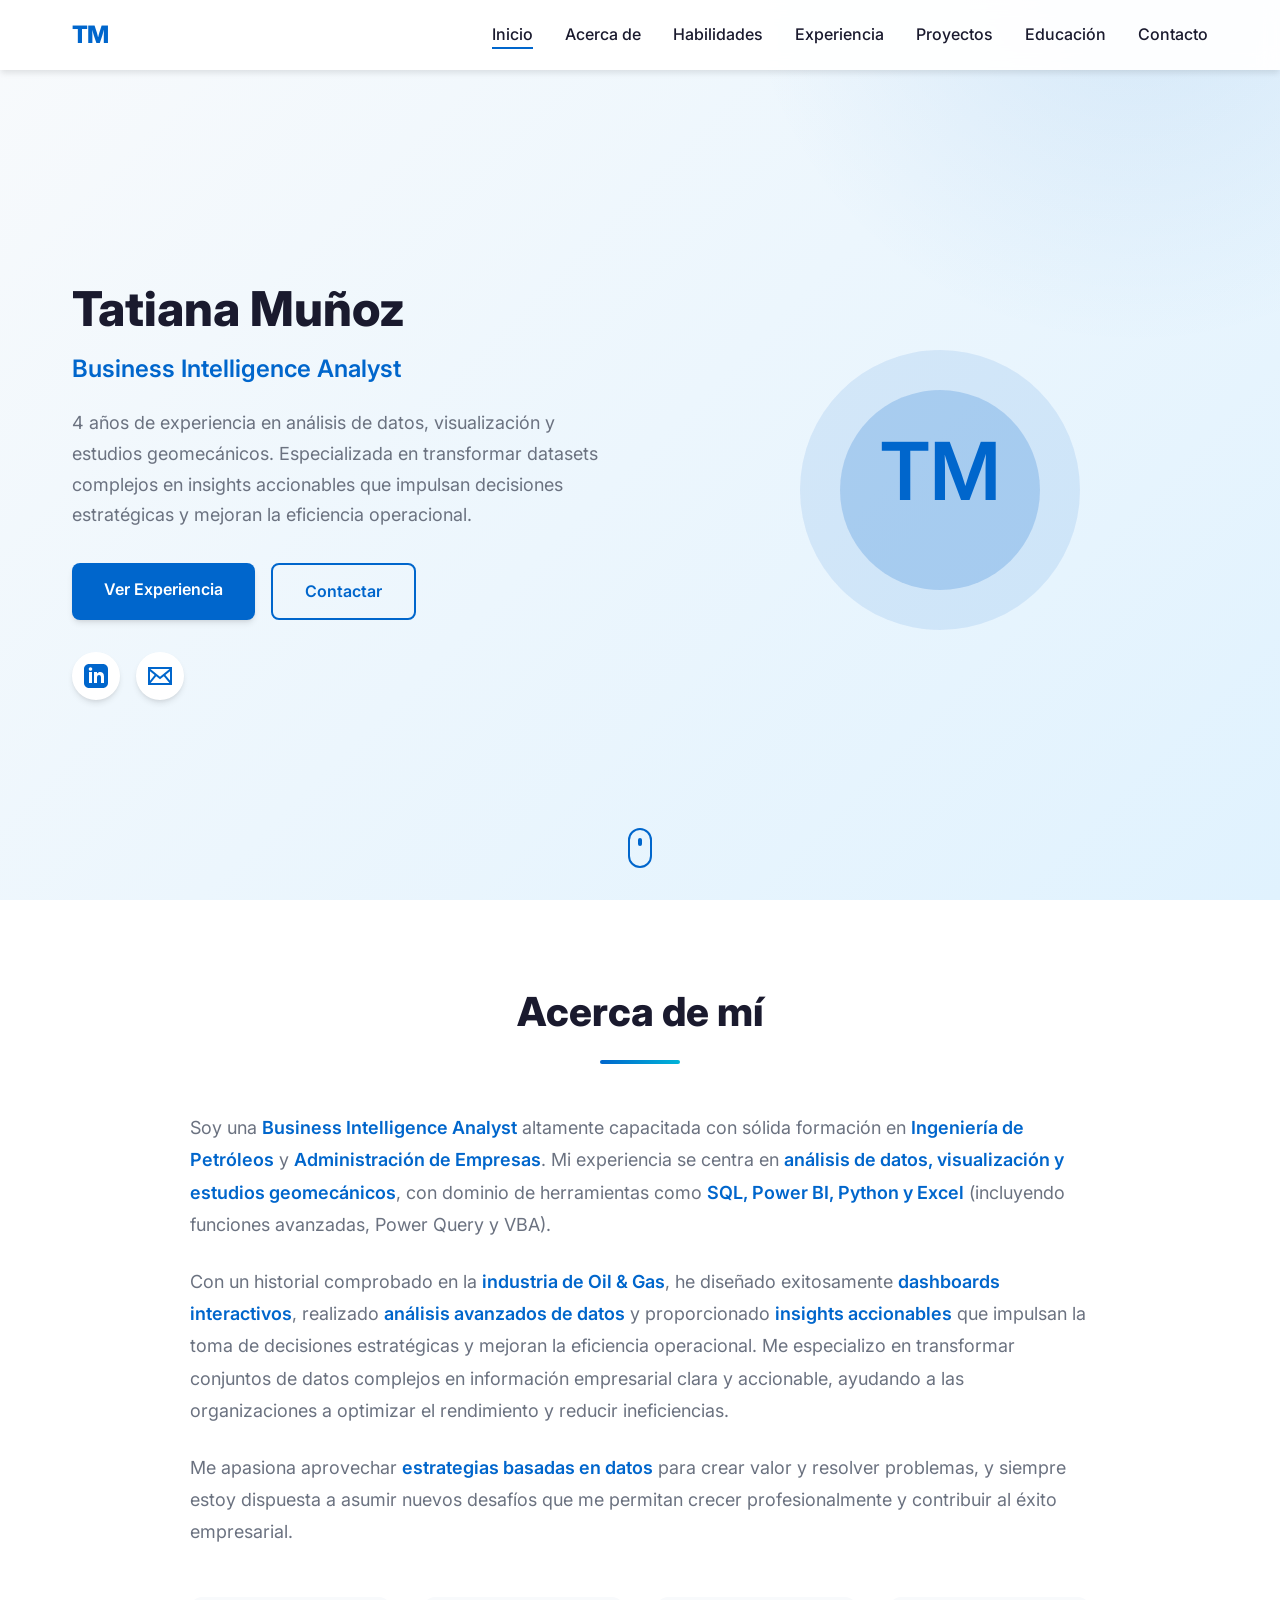
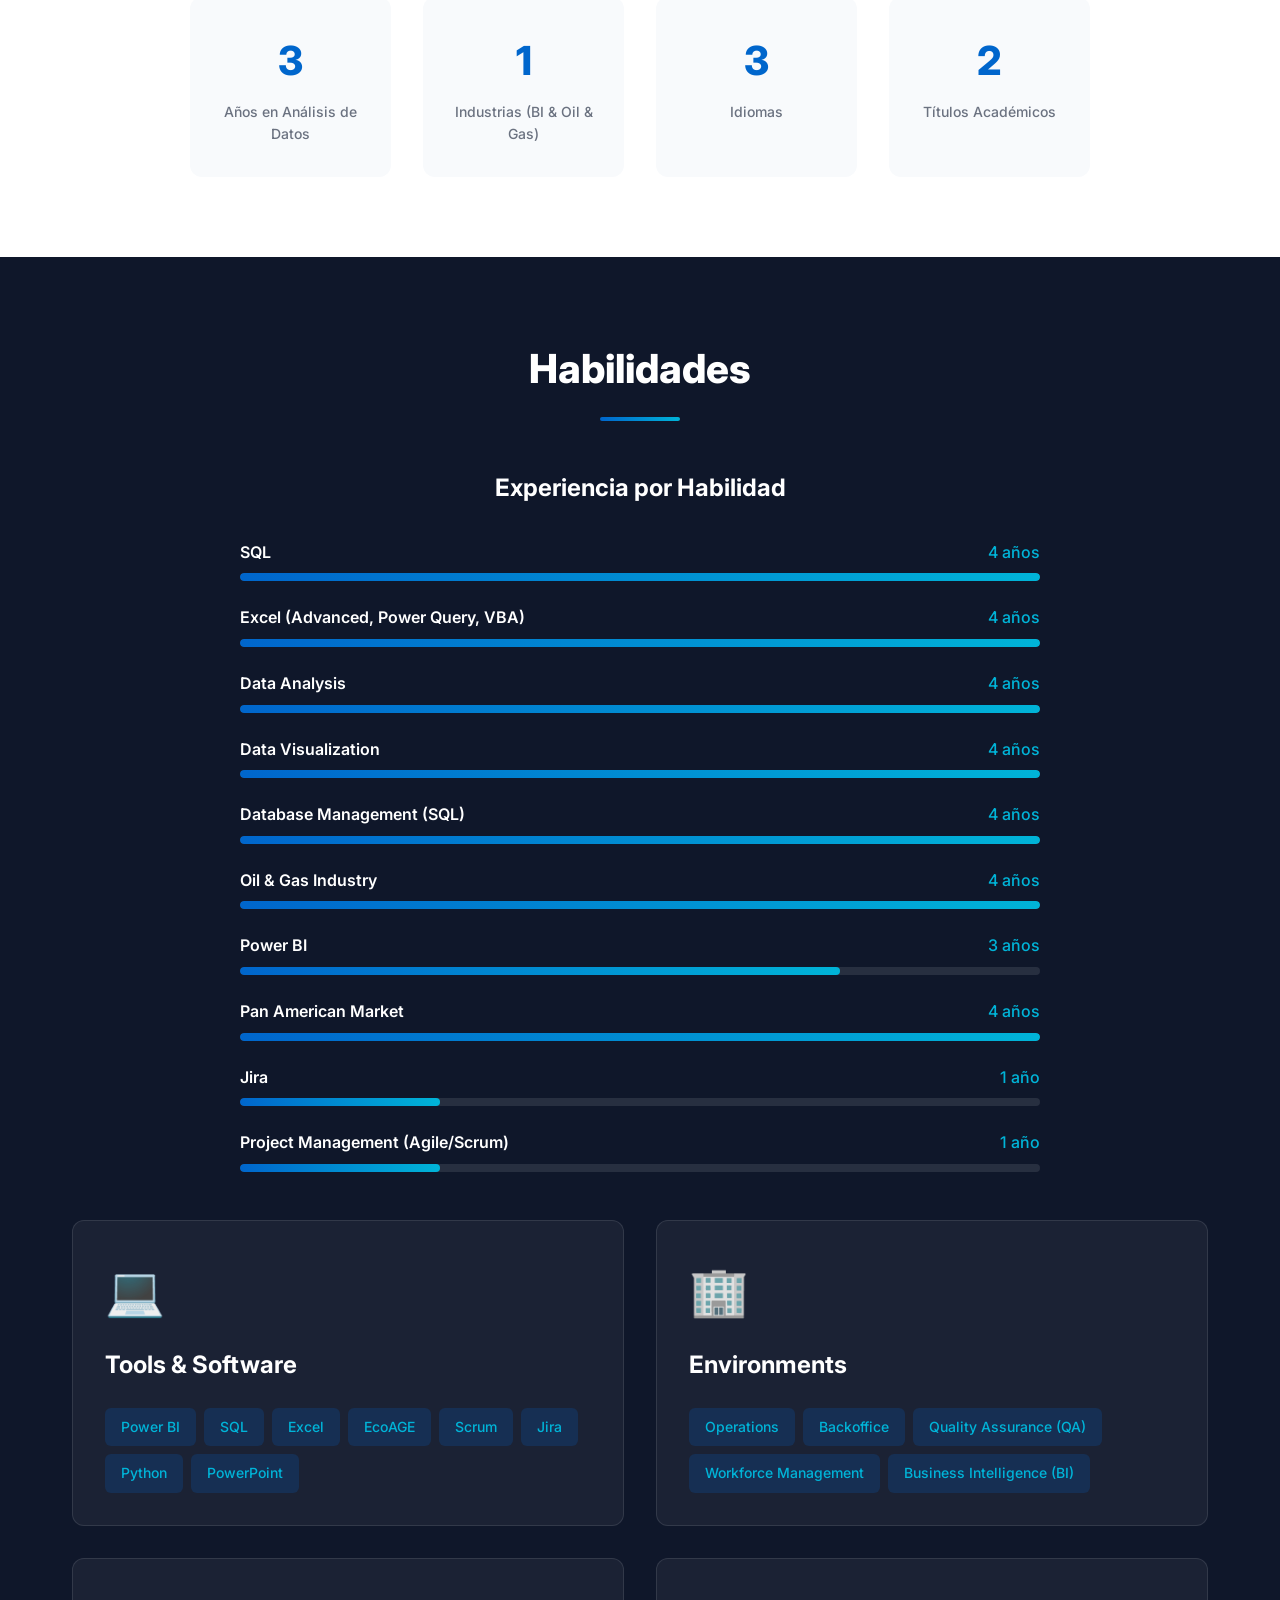
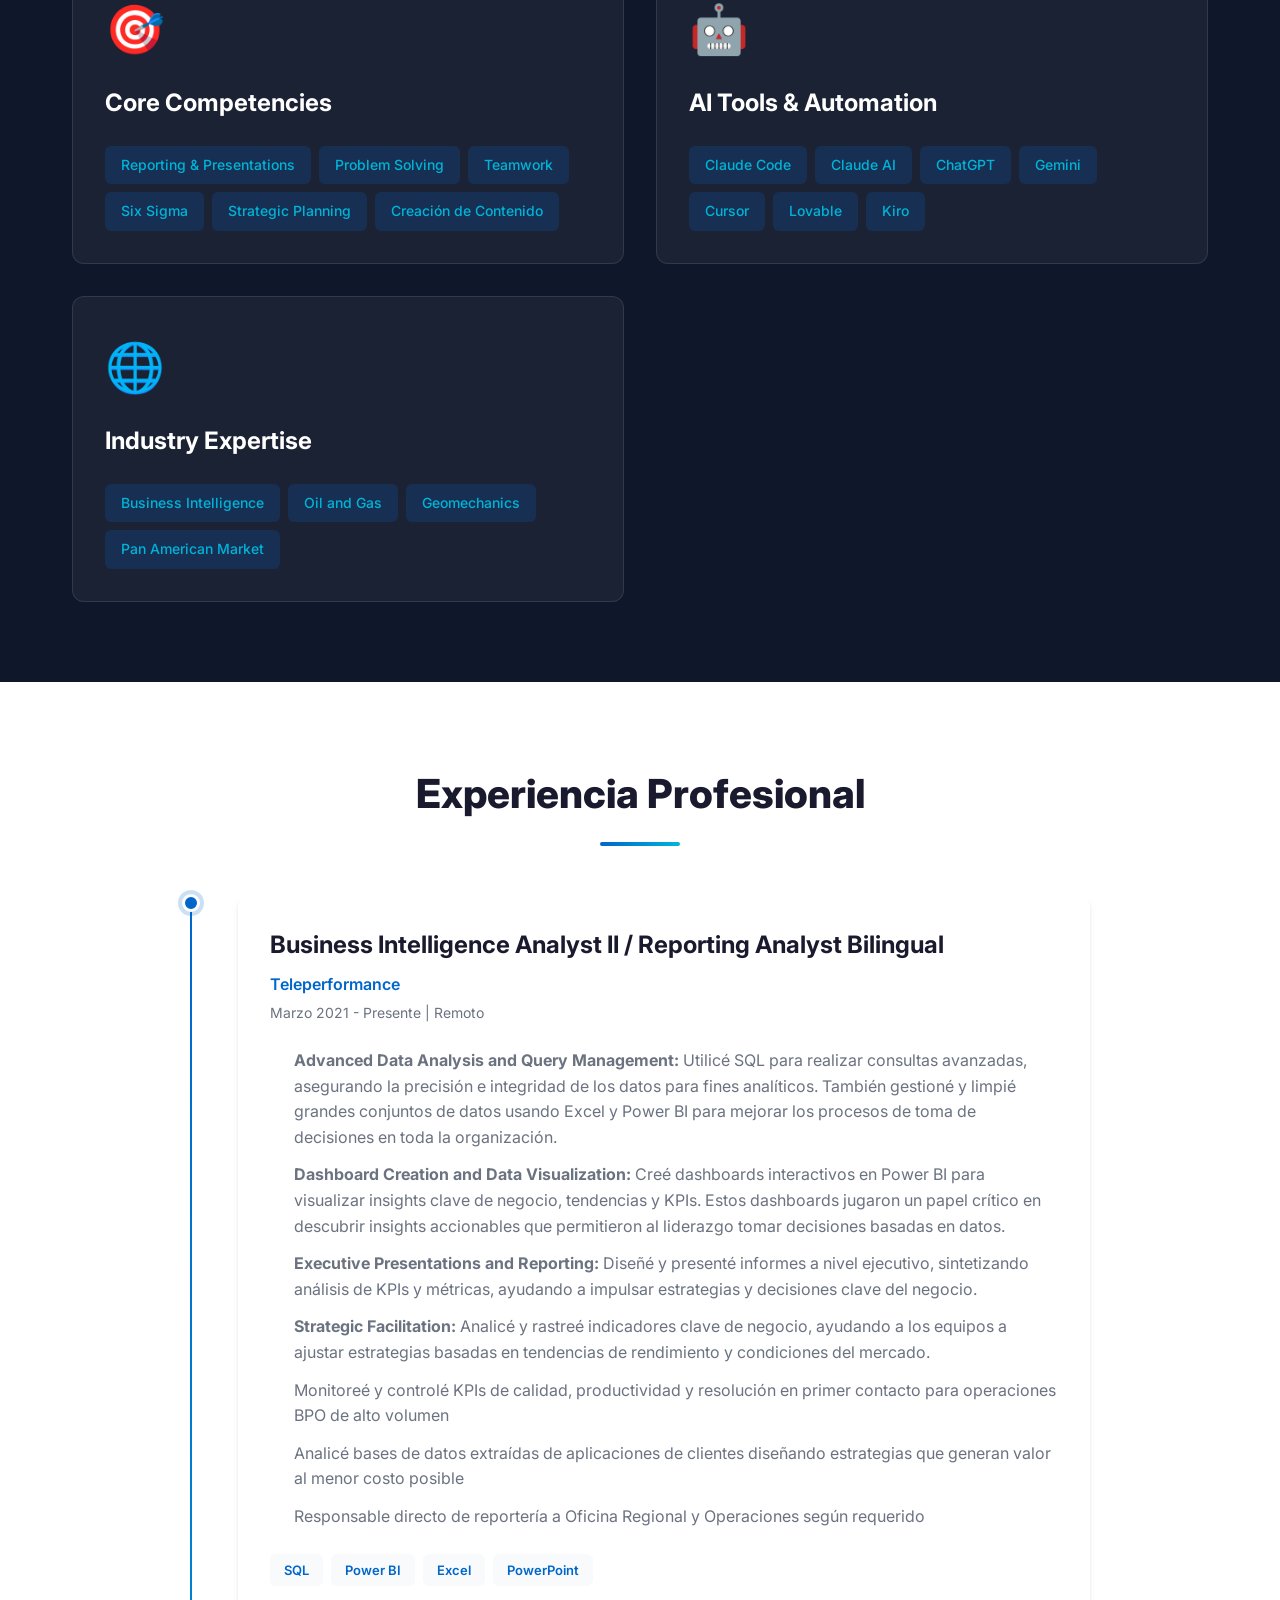
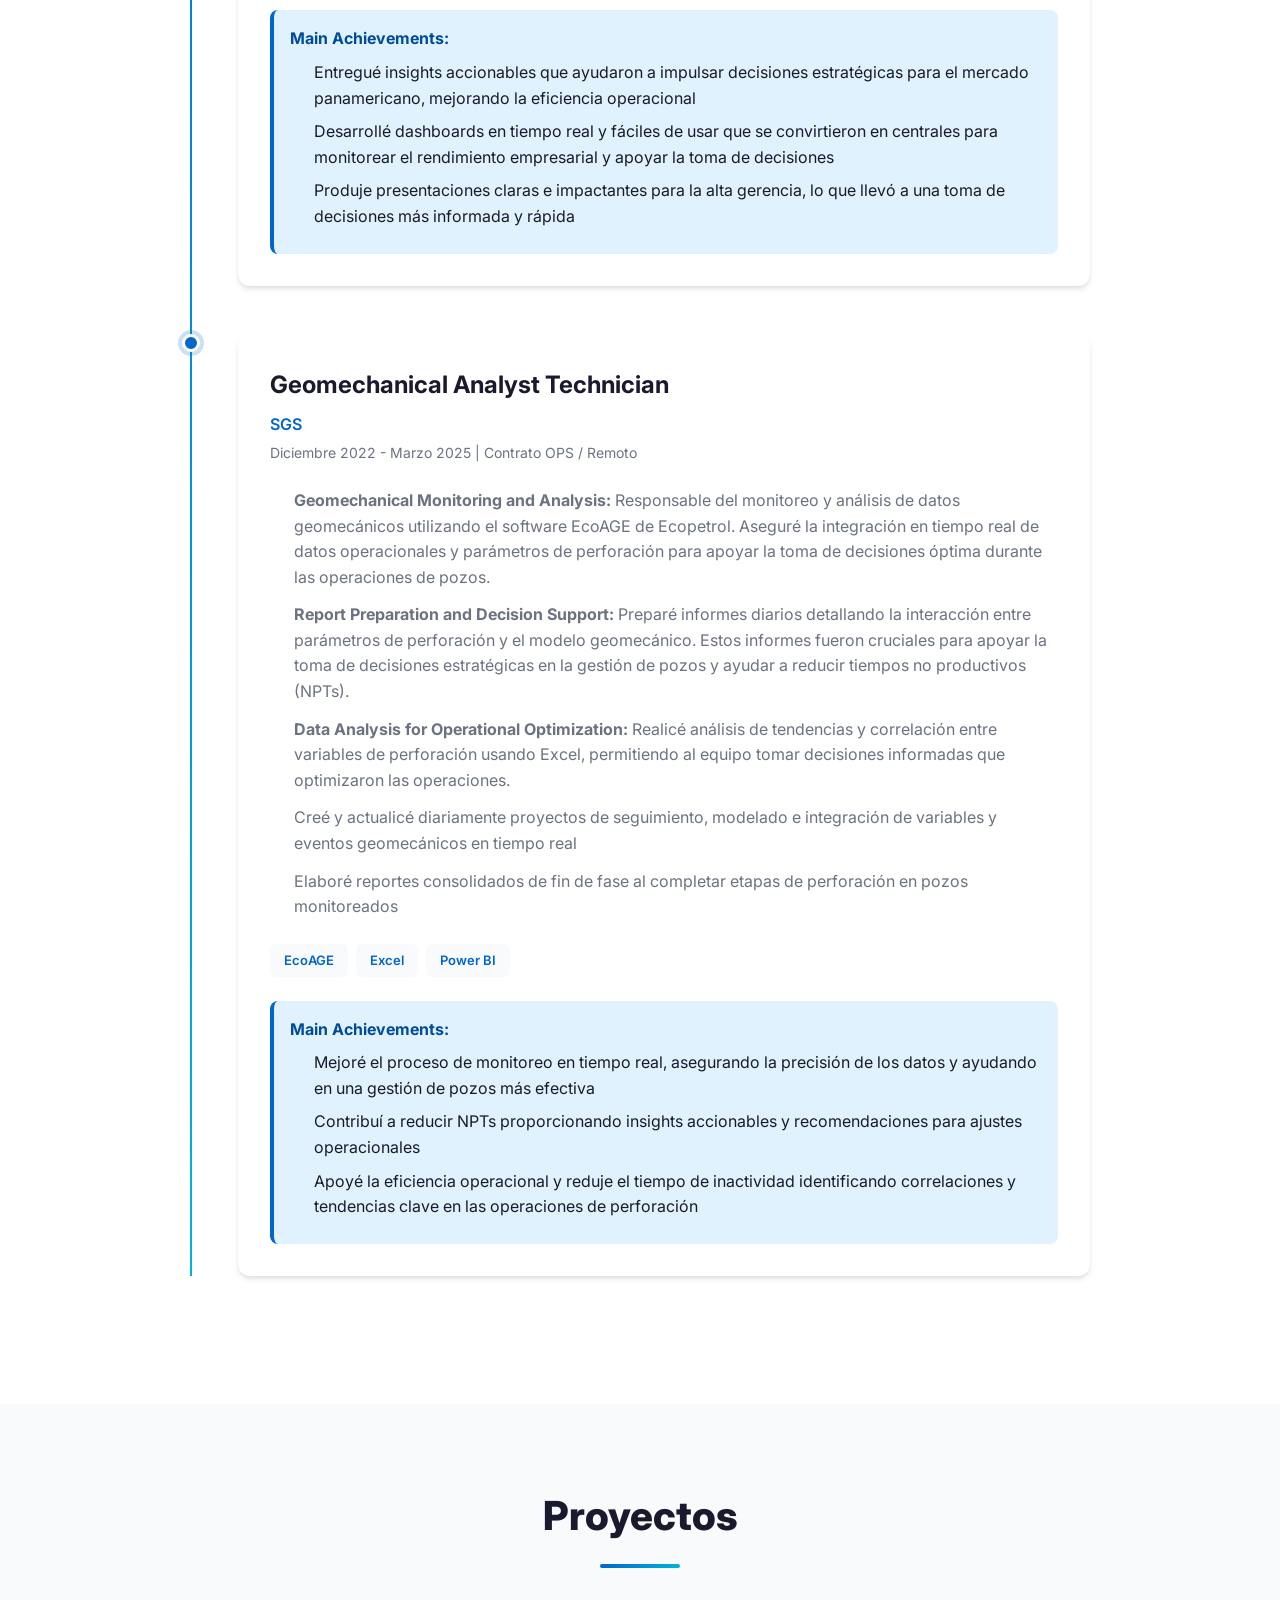
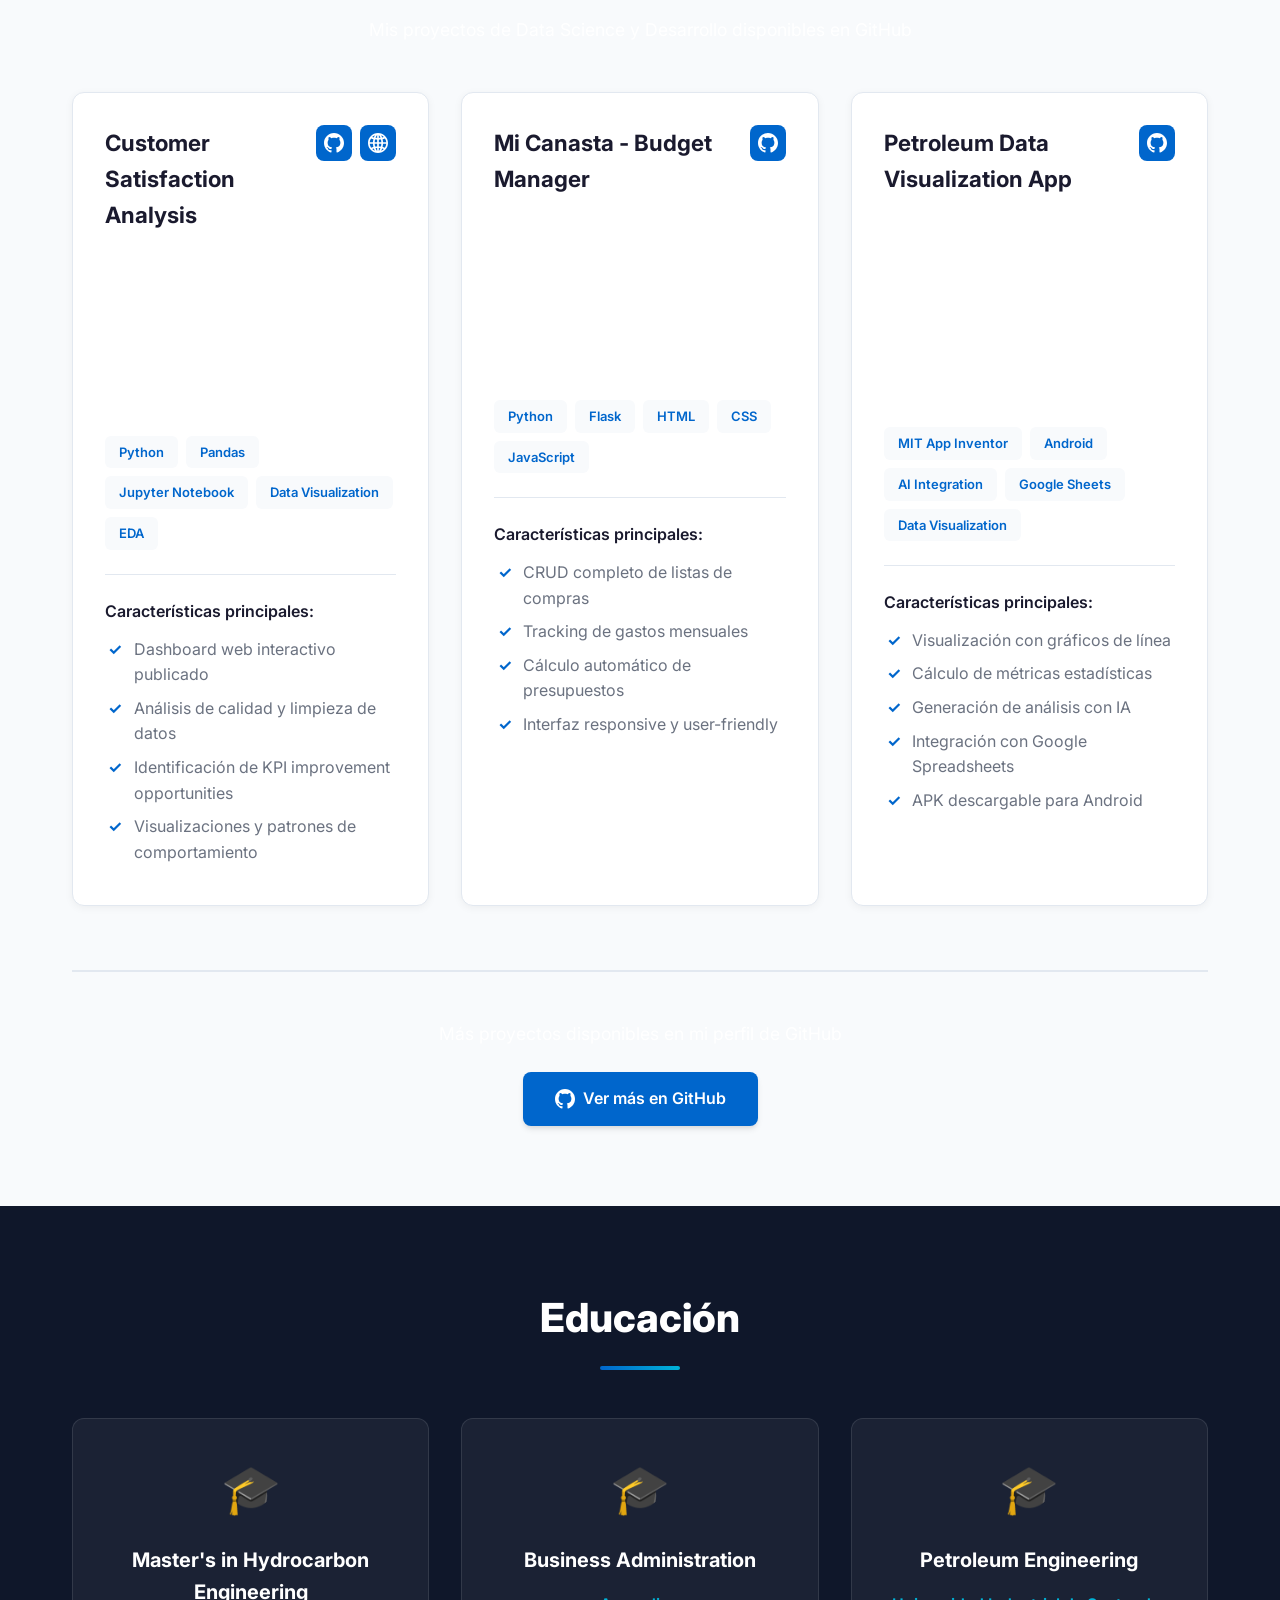
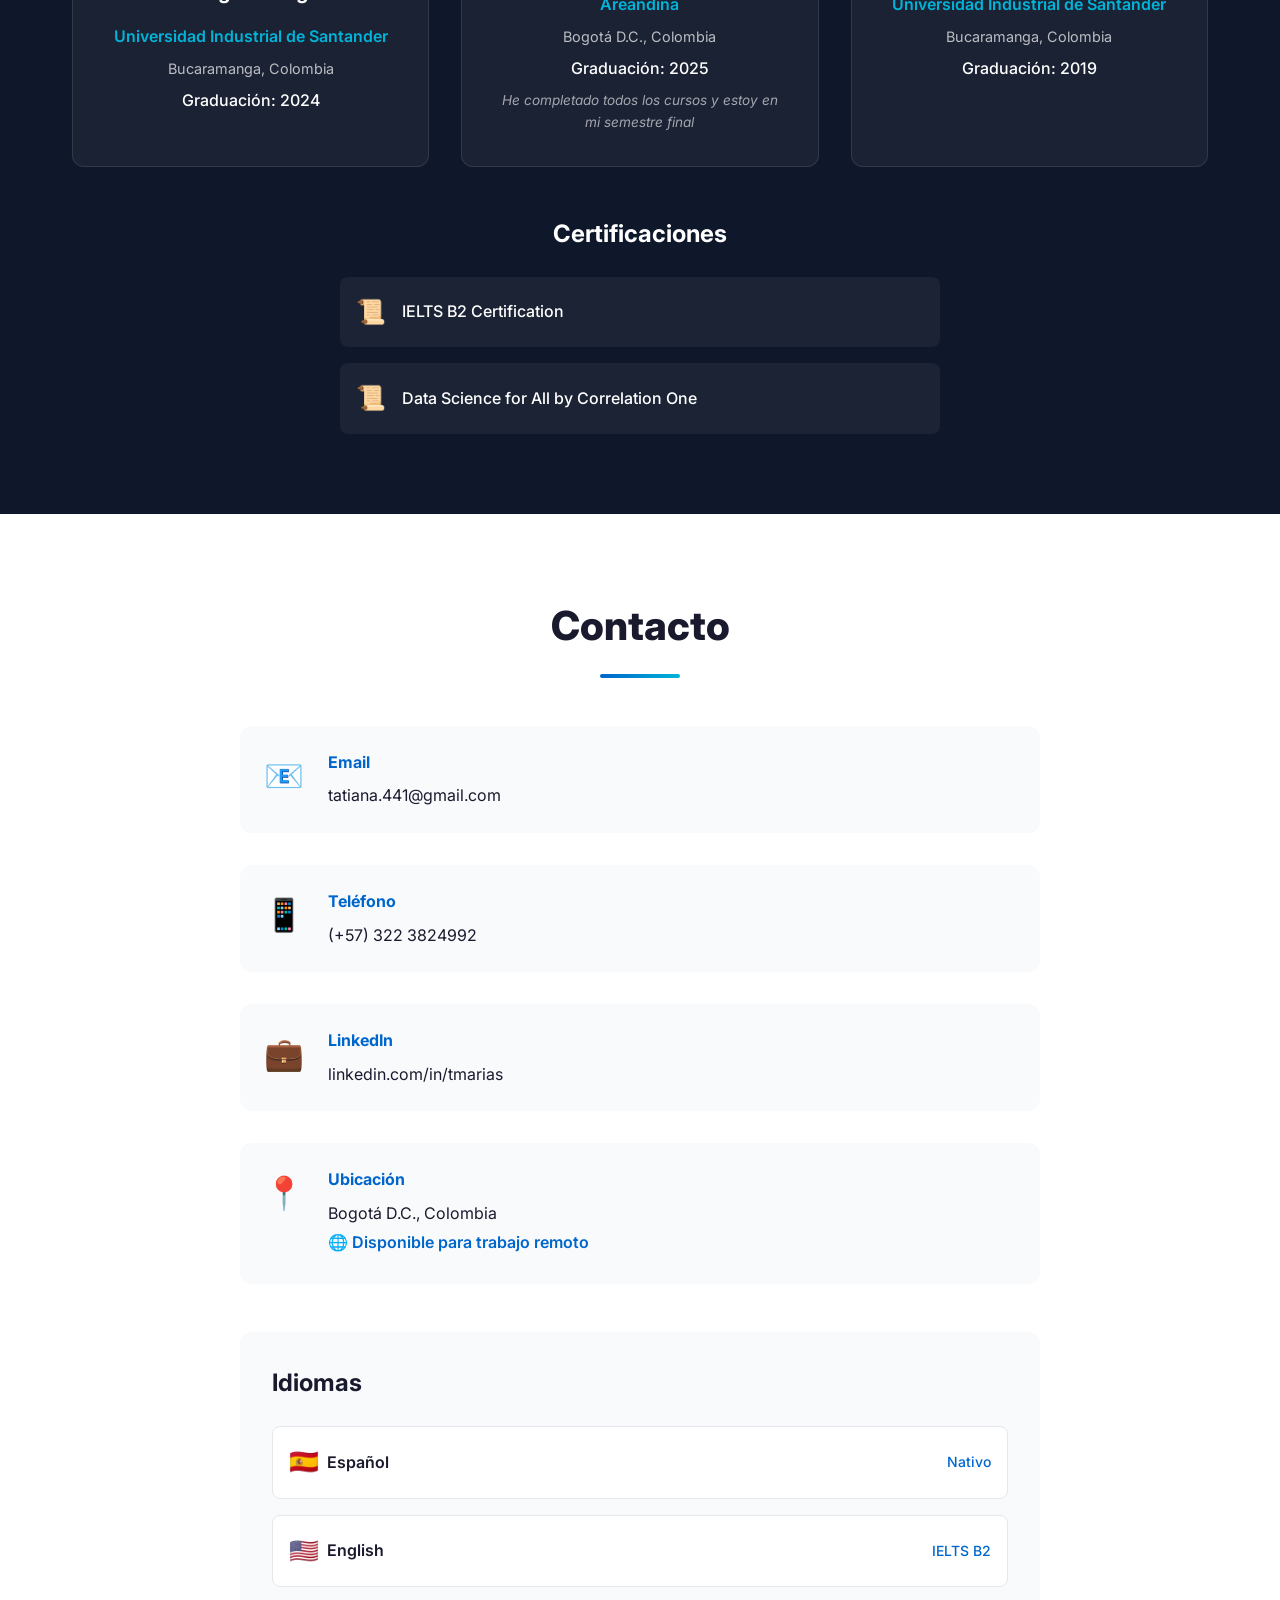
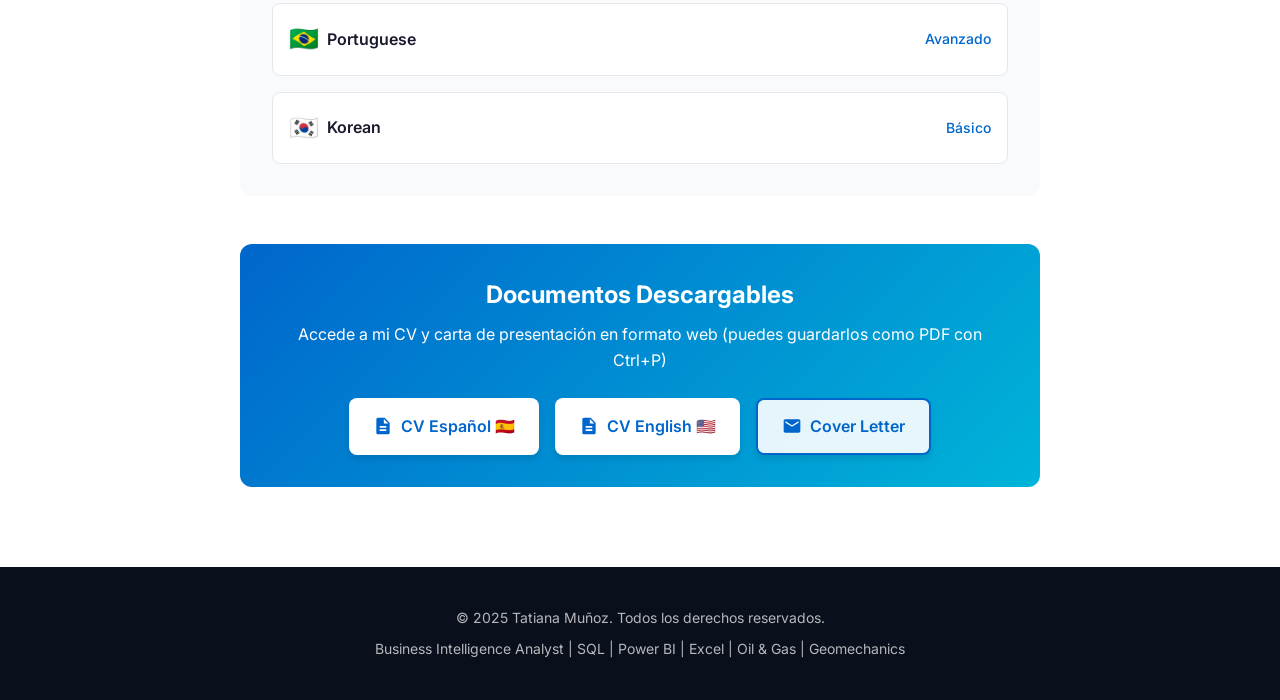
==== commit 20eafb65: "Update Pan American Market experience to 4 years" ====
--- a/index.html
+++ b/index.html
@@ -201,10 +201,10 @@
                     <div class="skill-bar-item">
                         <div class="skill-bar-header">
                             <span class="skill-name">Pan American Market</span>
-                            <span class="skill-years">3 años</span>
-                        </div>
-                        <div class="skill-bar-bg">
-                            <div class="skill-bar-fill" style="width: 75%"></div>
+                            <span class="skill-years">4 años</span>
+                        </div>
+                        <div class="skill-bar-bg">
+                            <div class="skill-bar-fill" style="width: 100%"></div>
                         </div>
                     </div>
                     <div class="skill-bar-item">
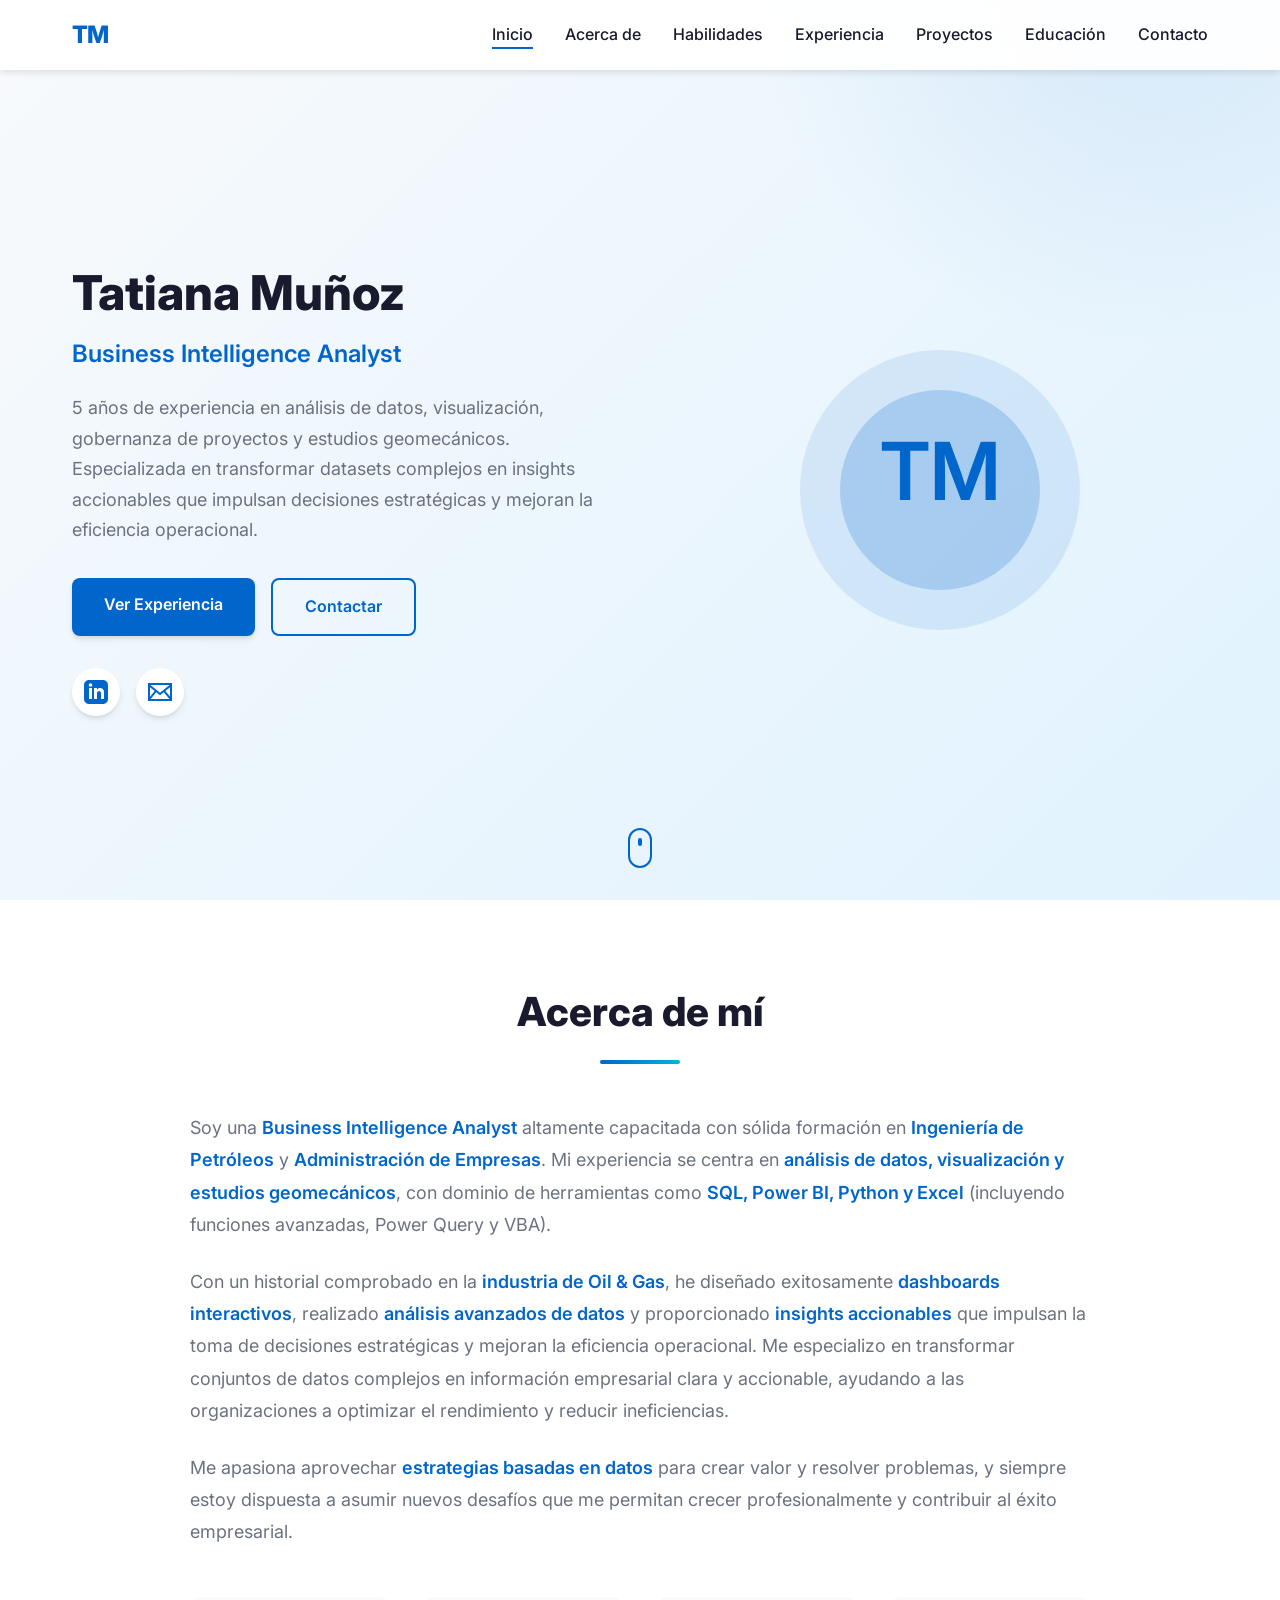
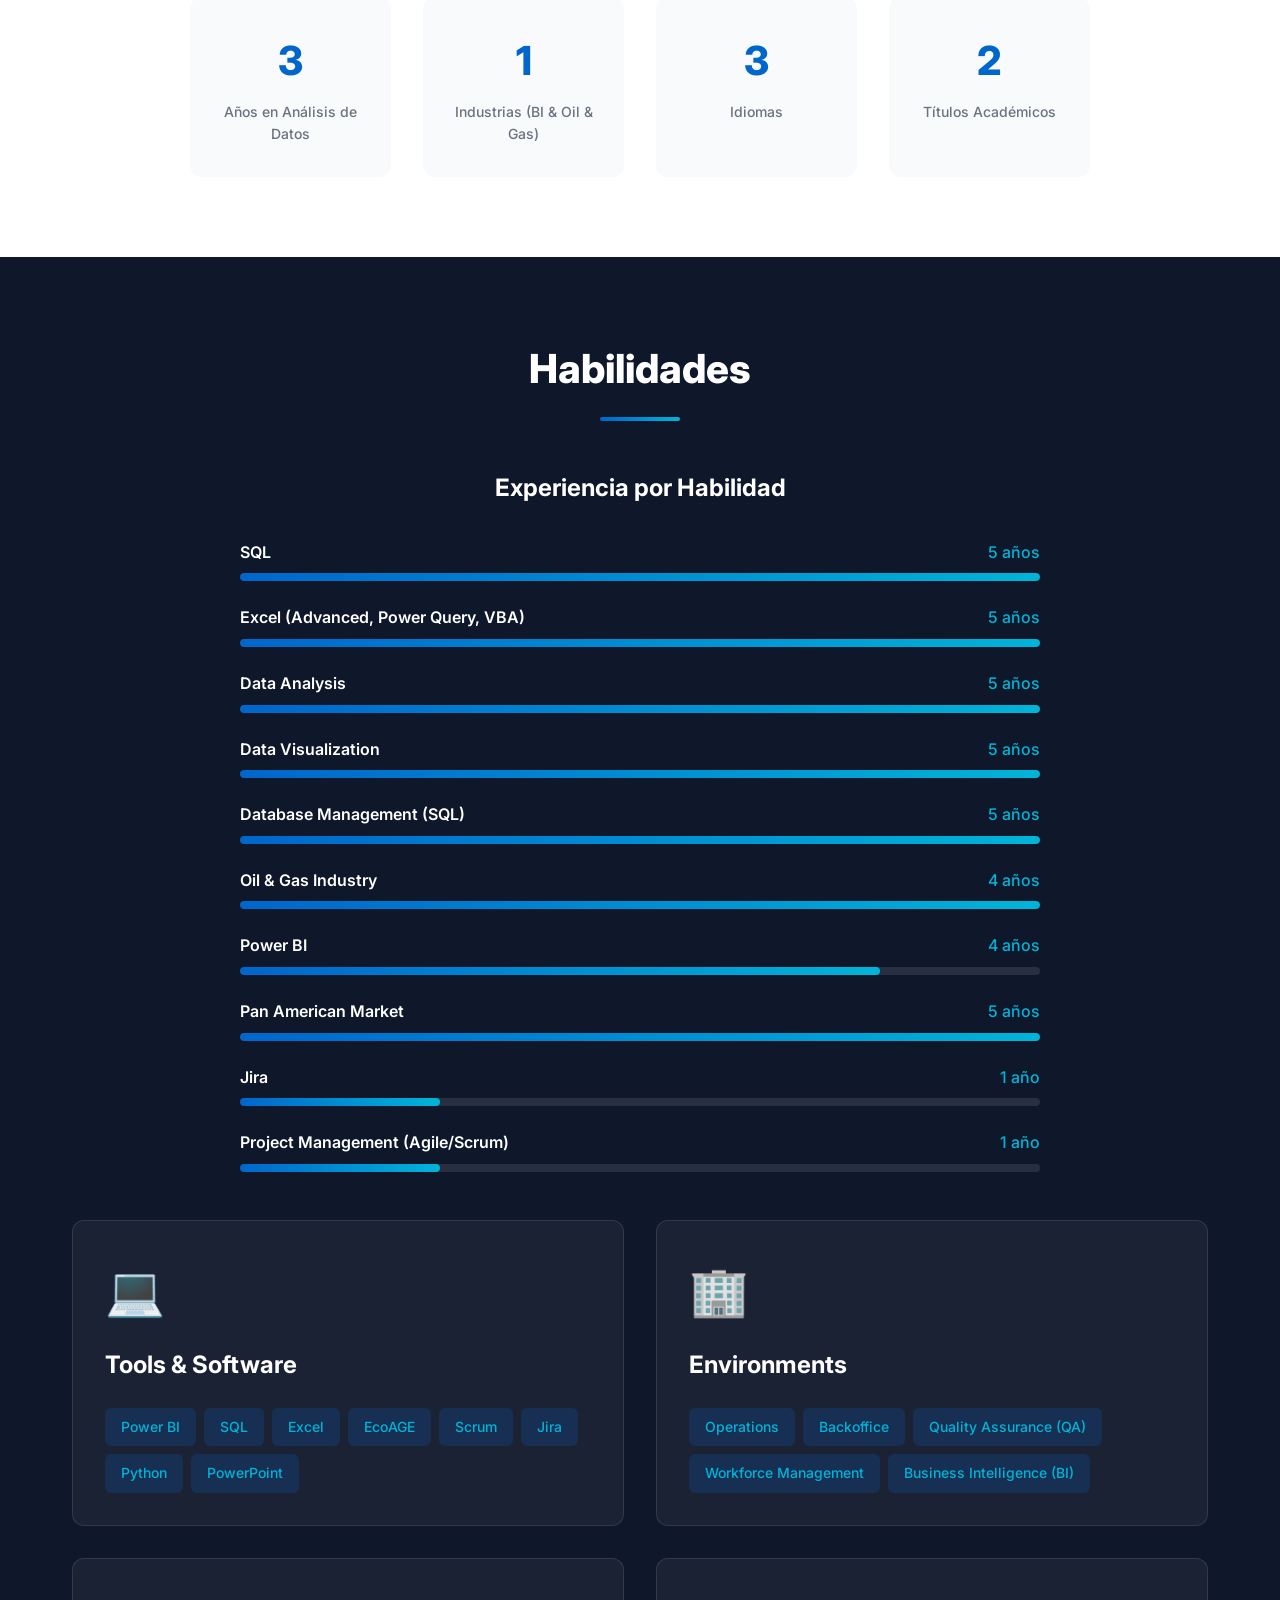
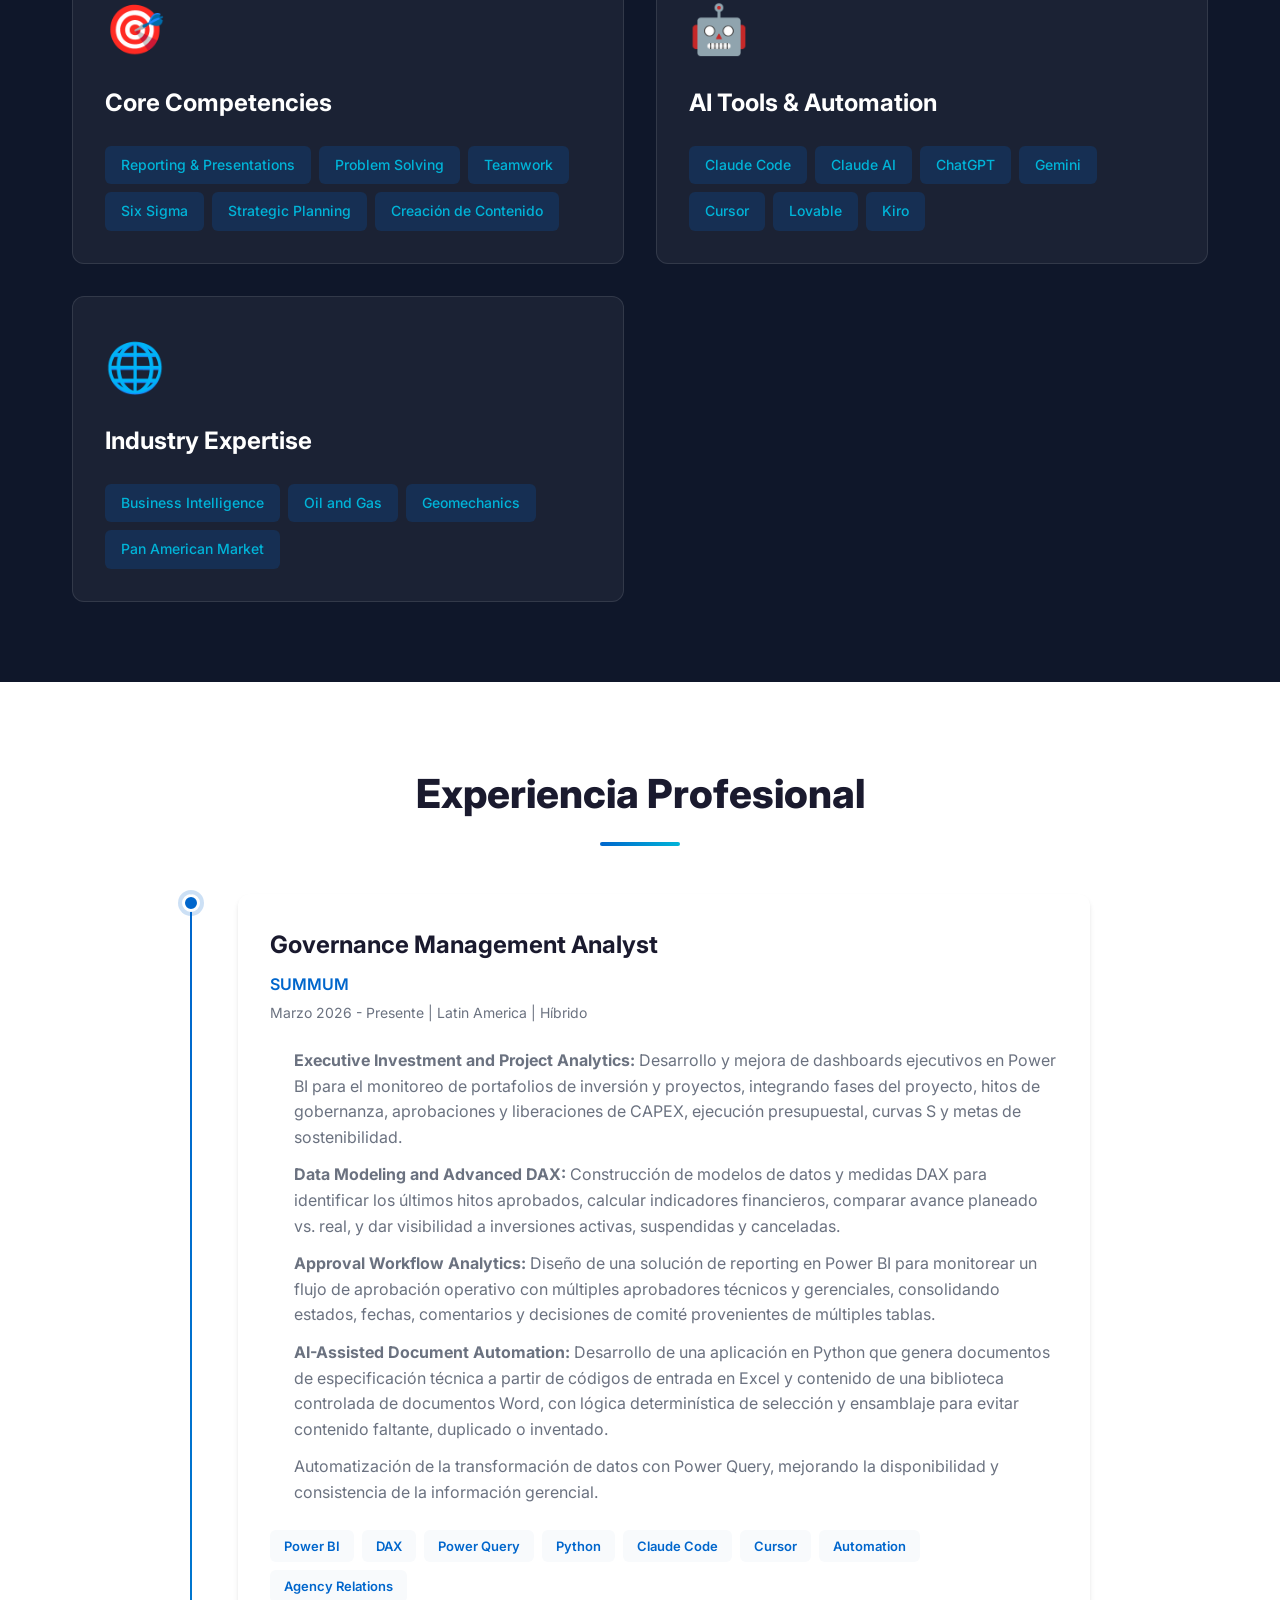
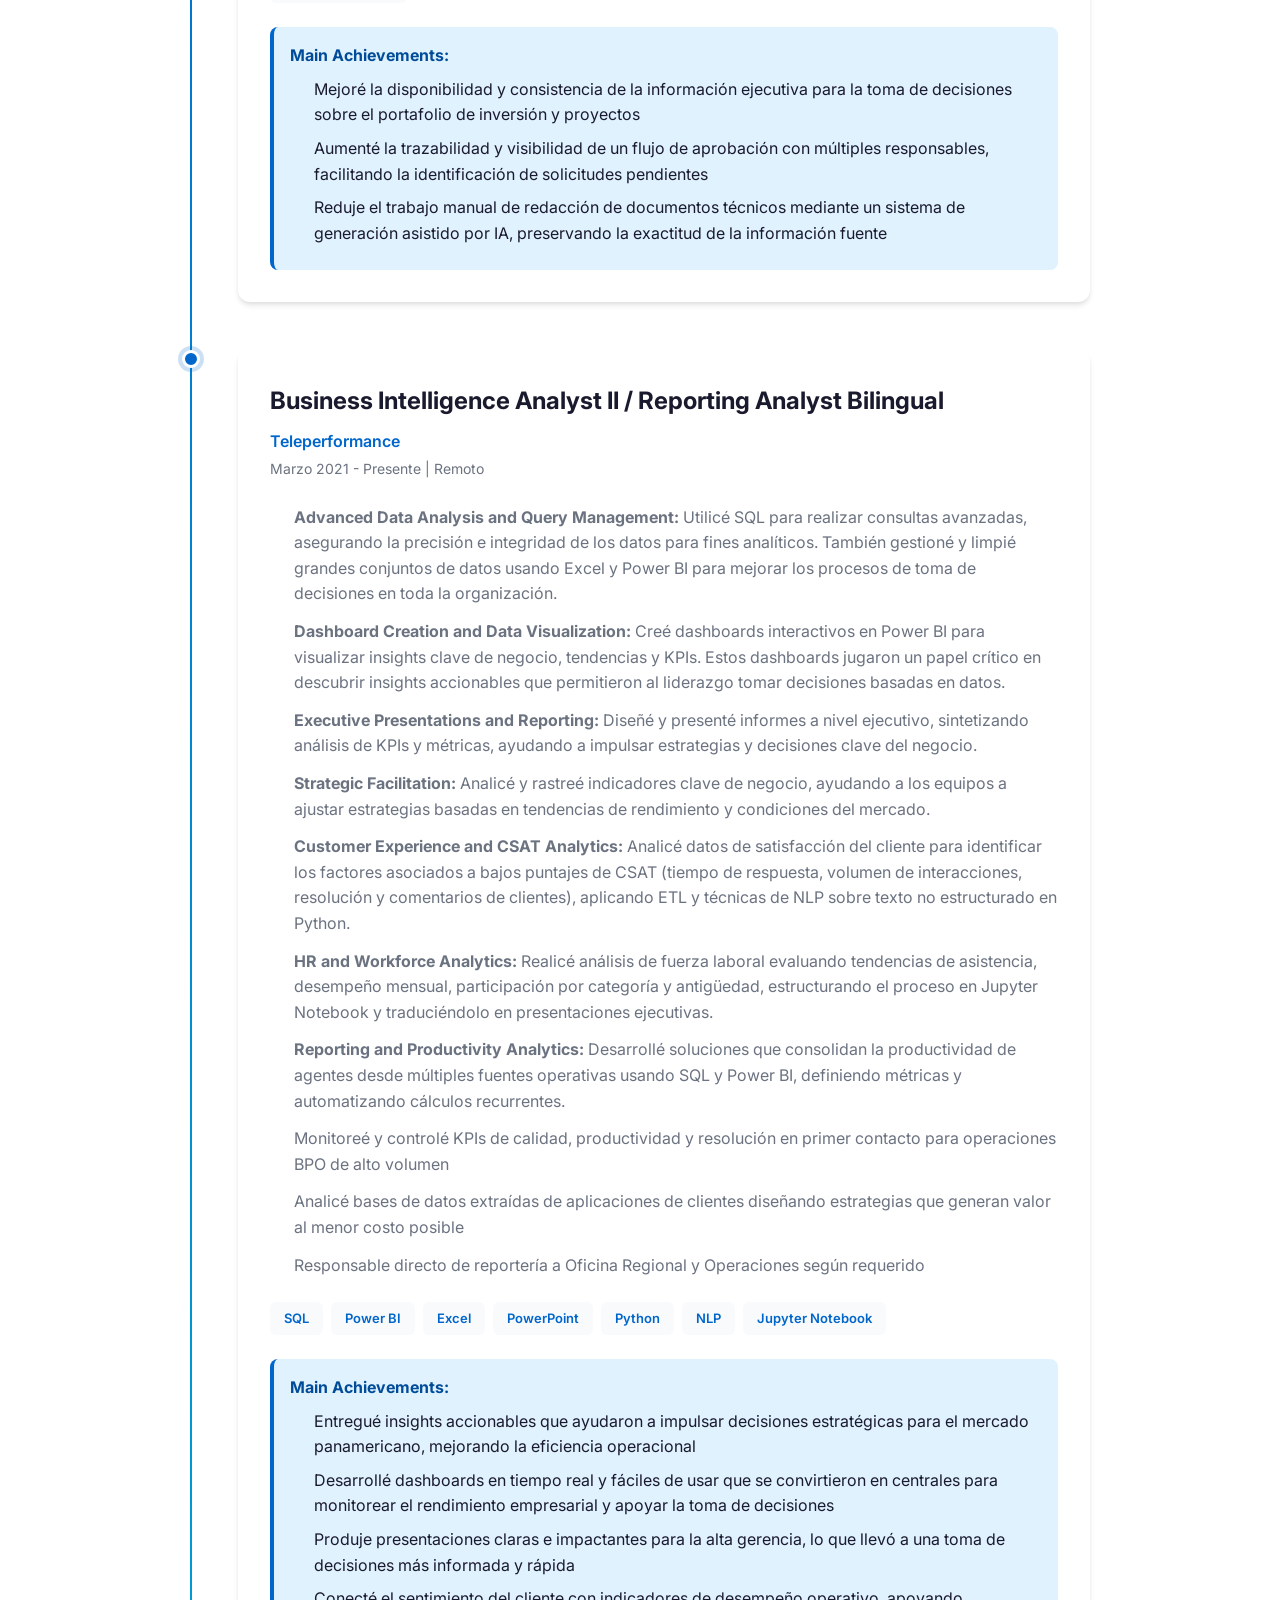
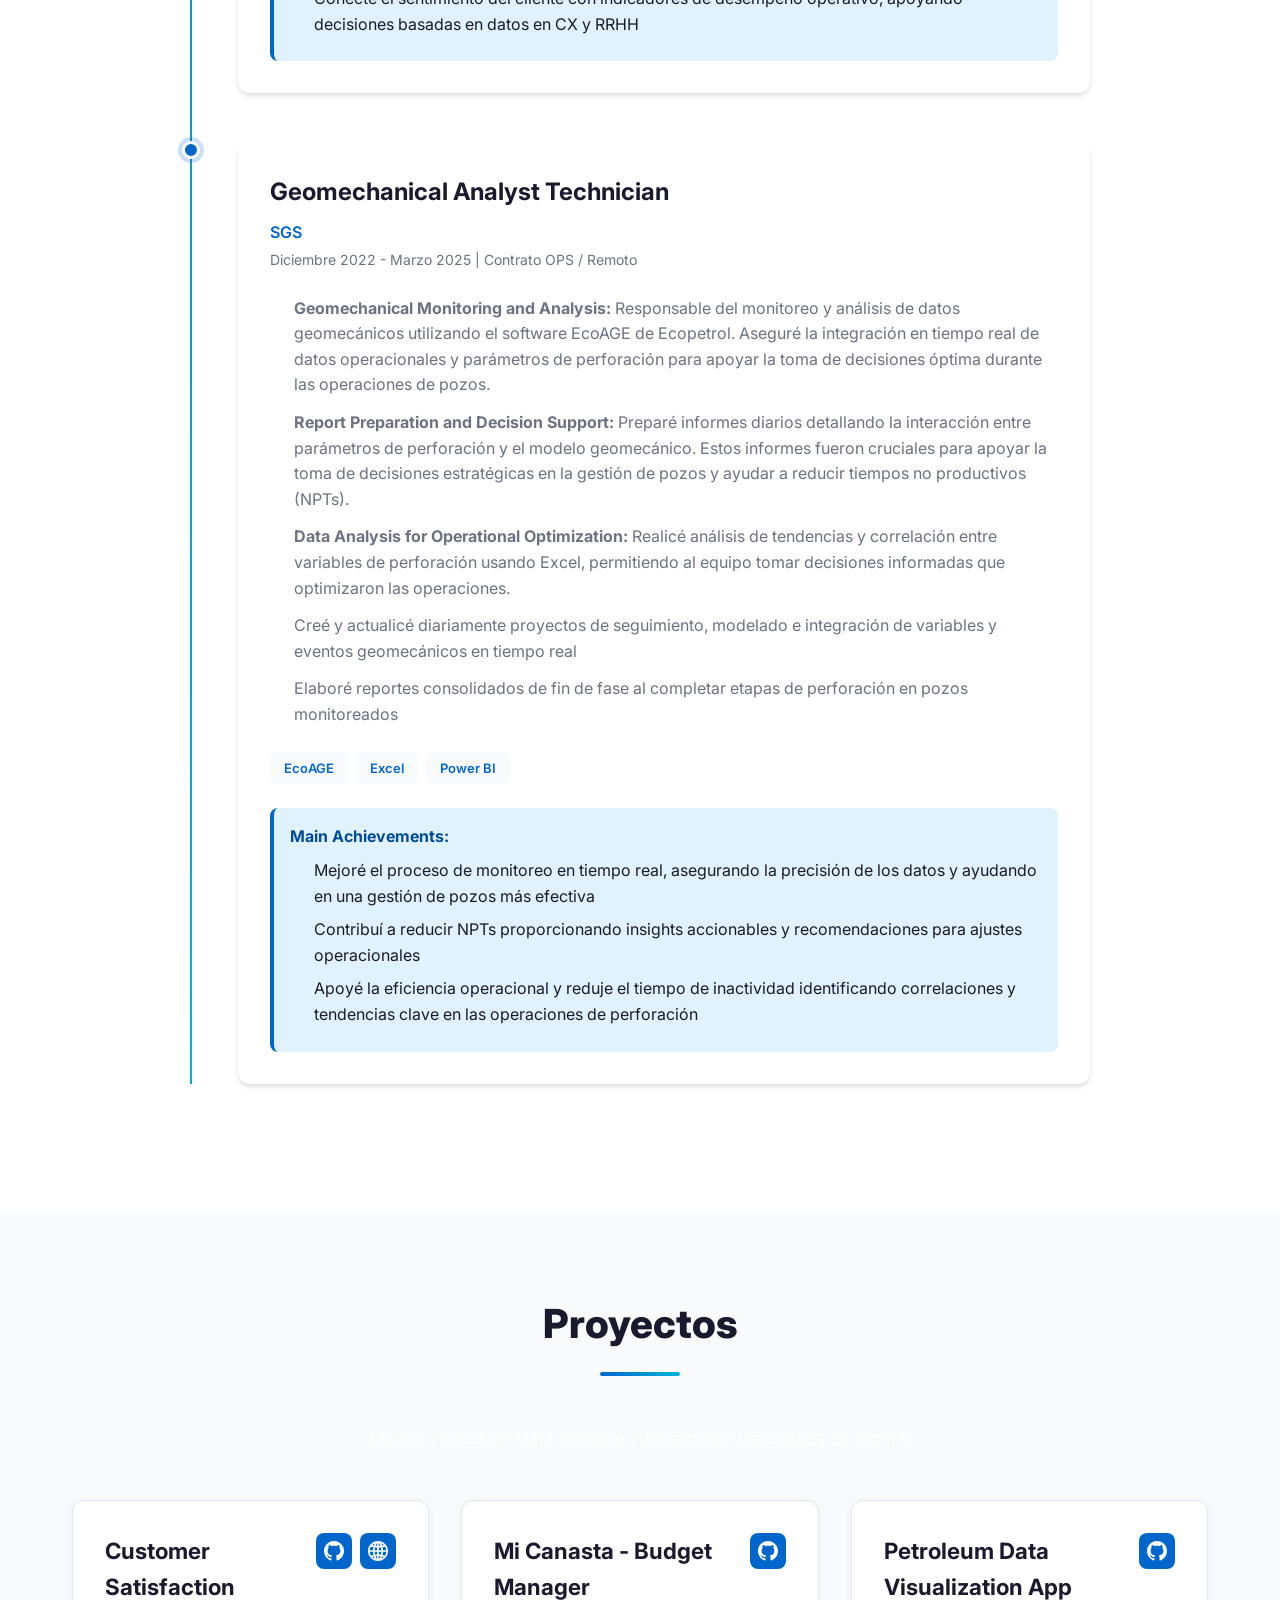
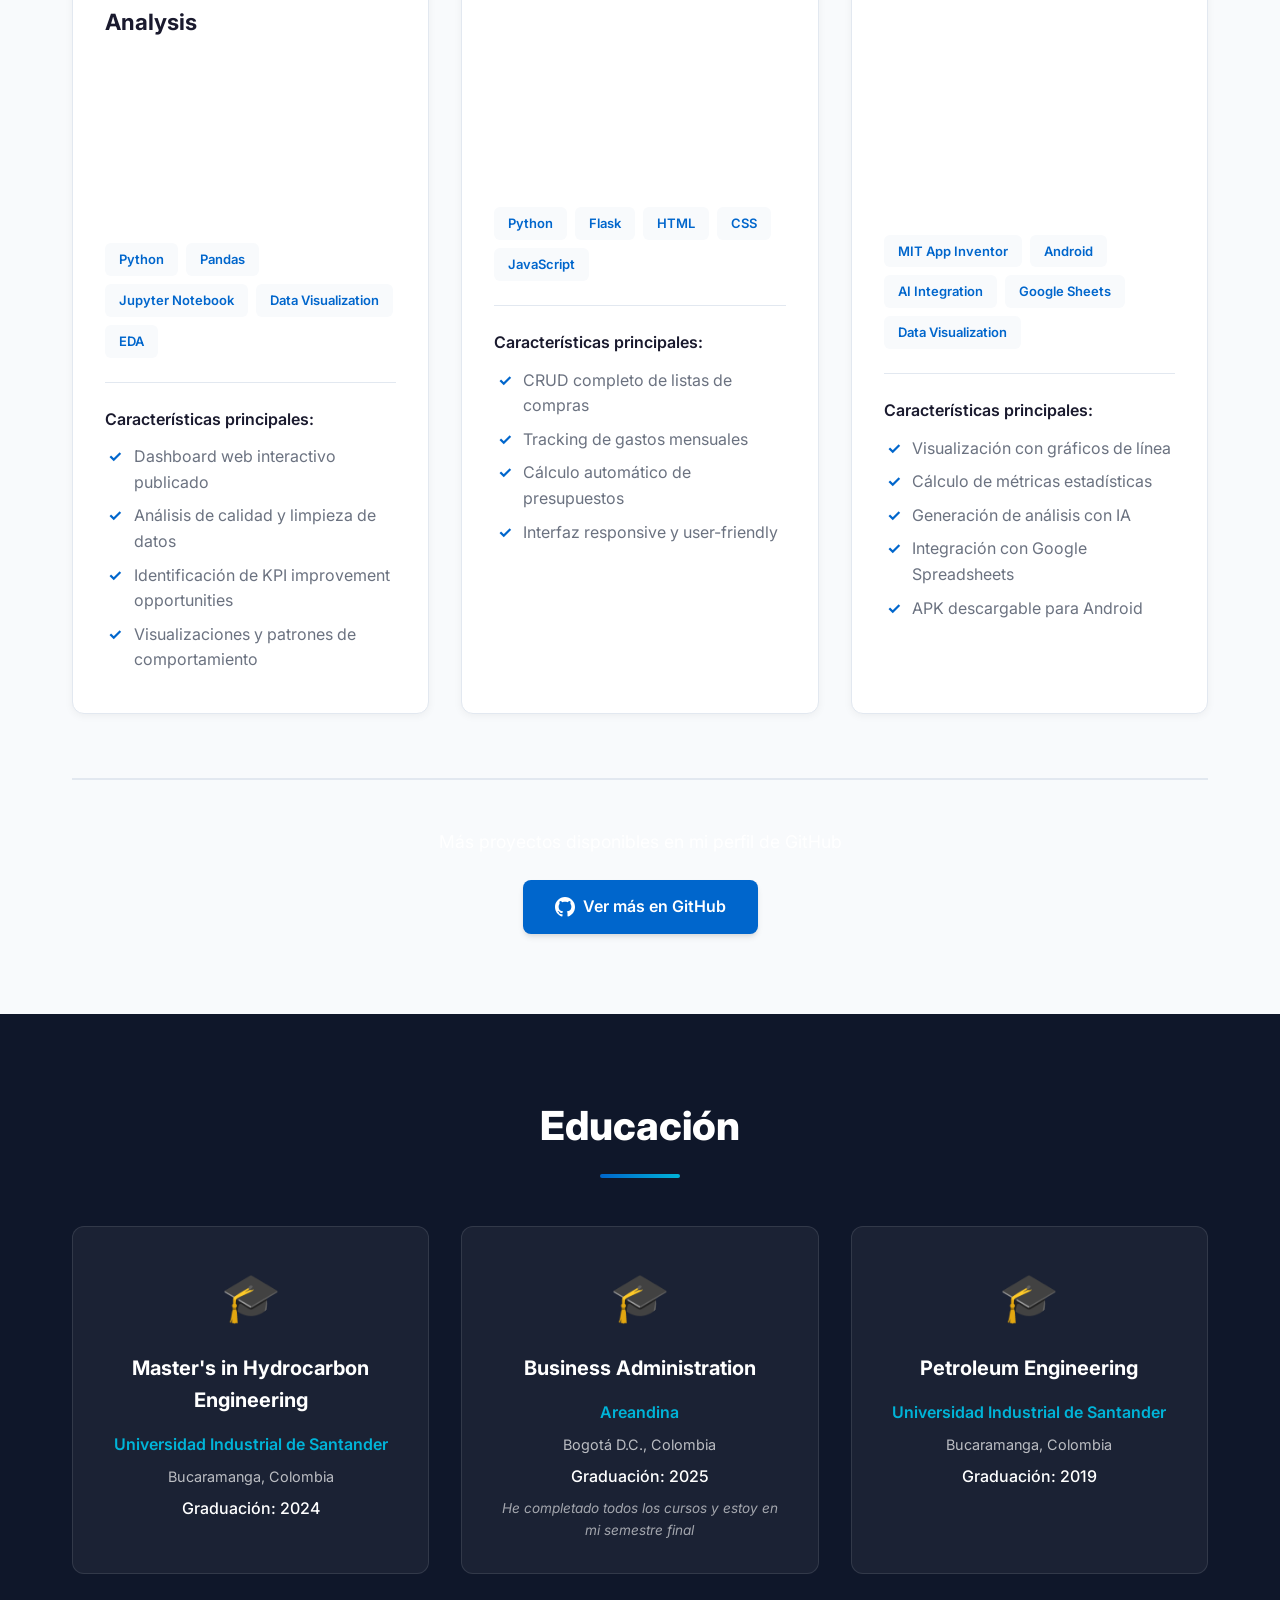
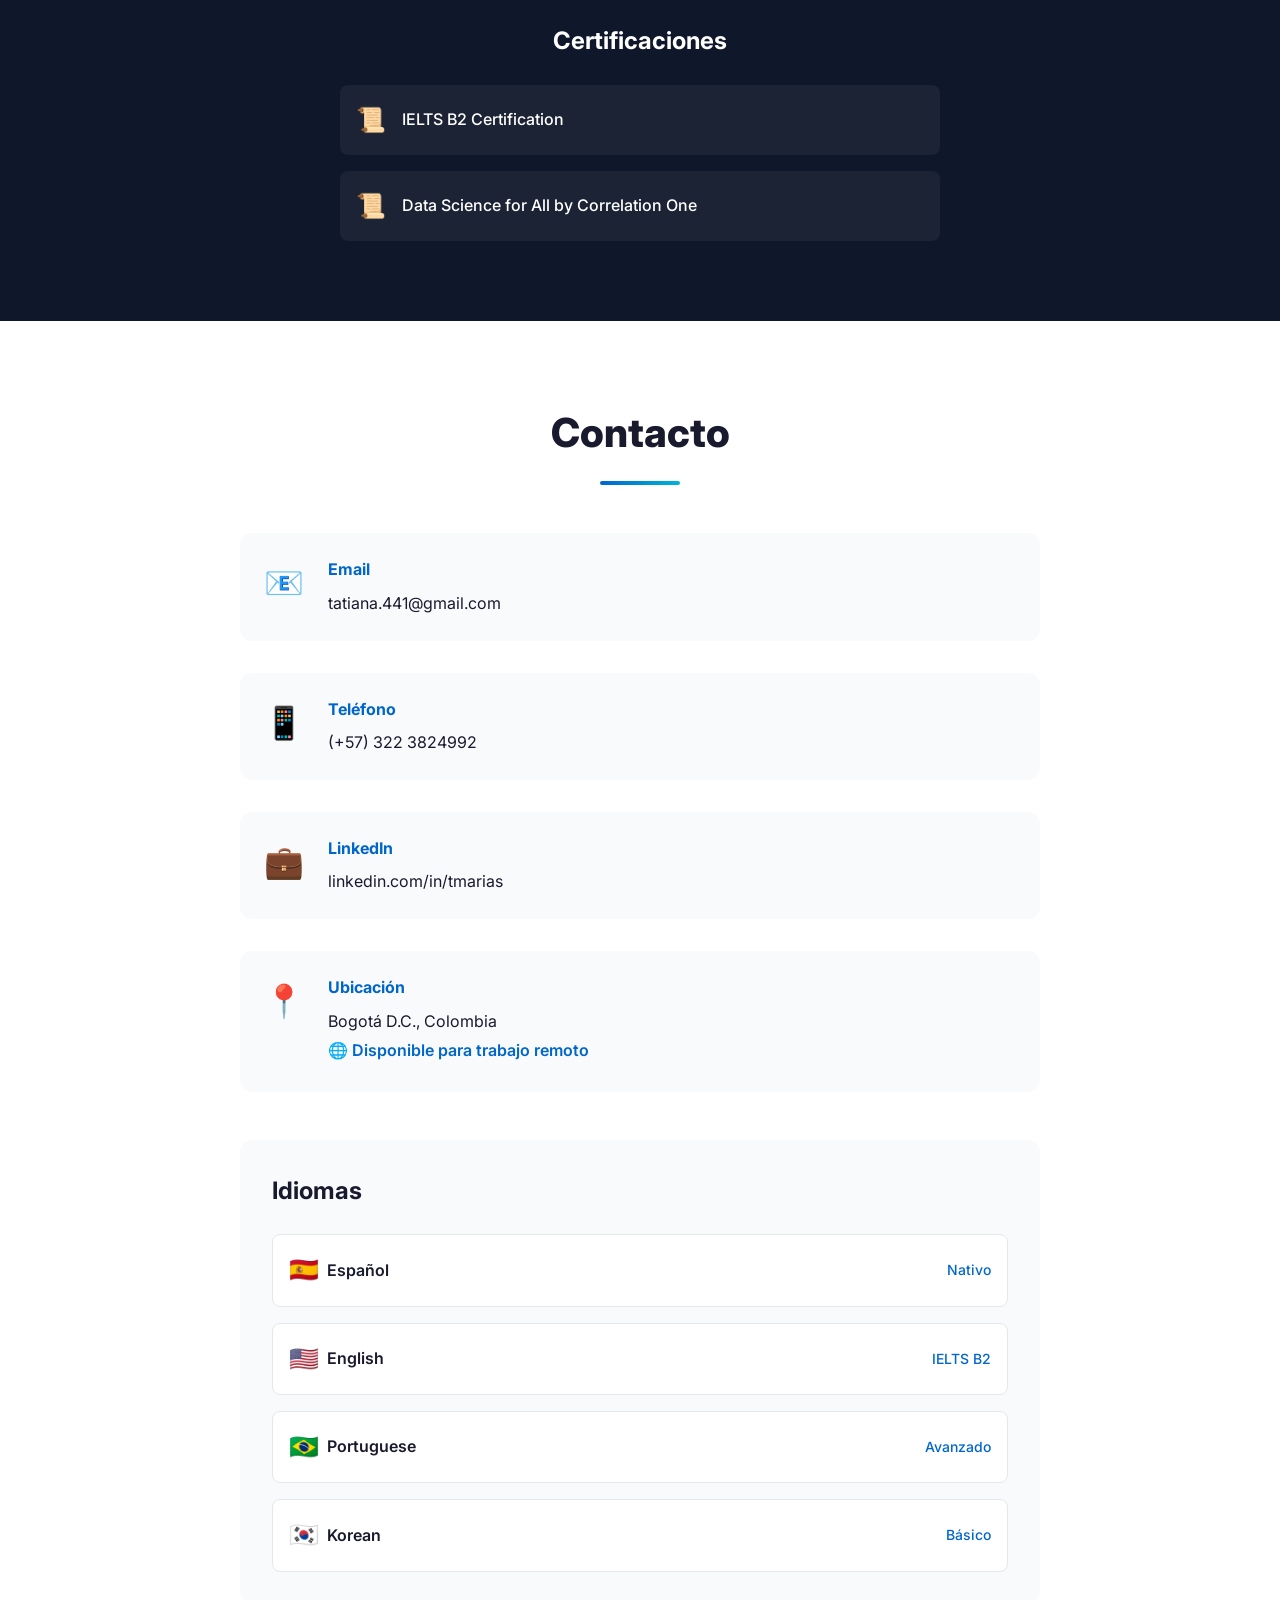
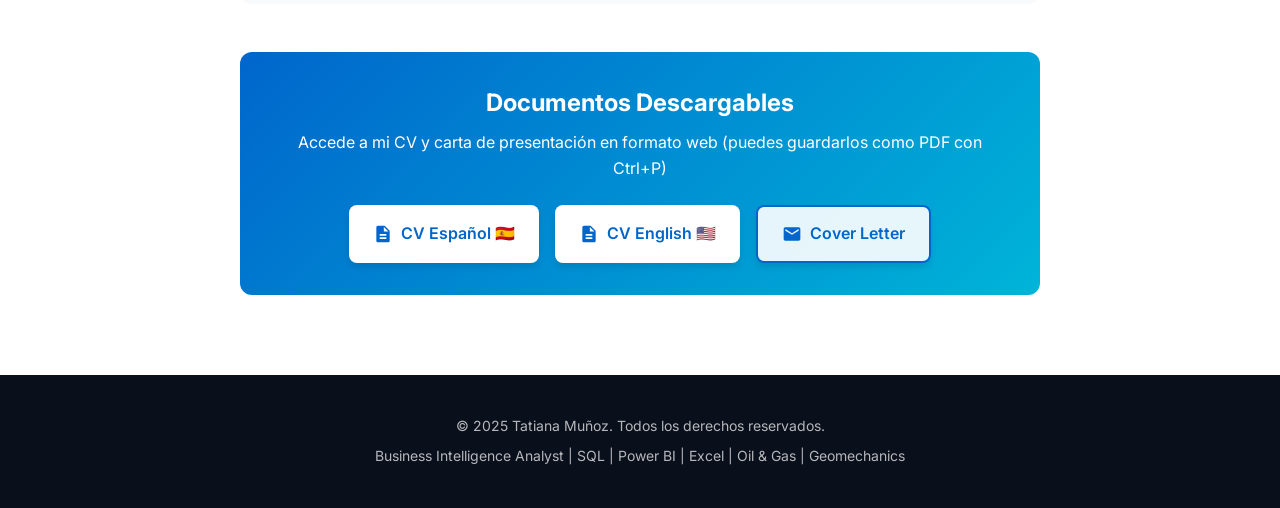
==== commit e9234d4c: "Add SUMMUM governance role and update experience to 5 years Adds the current SUMMUM (Governance Mana" ====
--- a/index.html
+++ b/index.html
@@ -3,7 +3,7 @@
 <head>
     <meta charset="UTF-8">
     <meta name="viewport" content="width=device-width, initial-scale=1.0">
-    <meta name="description" content="Tatiana Muñoz - Business Intelligence Analyst con 4 años de experiencia en SQL, Power BI, Excel y Oil & Gas">
+    <meta name="description" content="Tatiana Muñoz - Business Intelligence Analyst con 5 años de experiencia en SQL, Power BI, Excel y Oil & Gas">
     <meta name="keywords" content="Business Intelligence, Data Analyst, SQL, Power BI, Excel, Oil & Gas, Geomechanics">
     <title>Tatiana Muñoz | Business Intelligence Analyst</title>
     <link rel="stylesheet" href="styles.css">
@@ -41,7 +41,7 @@
                     <h1 class="hero-title fade-in">Tatiana Muñoz</h1>
                     <h2 class="hero-subtitle fade-in-delay">Business Intelligence Analyst</h2>
                     <p class="hero-description fade-in-delay-2">
-                        4 años de experiencia en análisis de datos, visualización y estudios geomecánicos.
+                        5 años de experiencia en análisis de datos, visualización, gobernanza de proyectos y estudios geomecánicos.
                         Especializada en transformar datasets complejos en insights accionables que impulsan
                         decisiones estratégicas y mejoran la eficiencia operacional.
                     </p>
@@ -138,7 +138,7 @@
                     <div class="skill-bar-item">
                         <div class="skill-bar-header">
                             <span class="skill-name">SQL</span>
-                            <span class="skill-years">4 años</span>
+                            <span class="skill-years">5 años</span>
                         </div>
                         <div class="skill-bar-bg">
                             <div class="skill-bar-fill" style="width: 100%"></div>
@@ -147,7 +147,7 @@
                     <div class="skill-bar-item">
                         <div class="skill-bar-header">
                             <span class="skill-name">Excel (Advanced, Power Query, VBA)</span>
-                            <span class="skill-years">4 años</span>
+                            <span class="skill-years">5 años</span>
                         </div>
                         <div class="skill-bar-bg">
                             <div class="skill-bar-fill" style="width: 100%"></div>
@@ -156,7 +156,7 @@
                     <div class="skill-bar-item">
                         <div class="skill-bar-header">
                             <span class="skill-name">Data Analysis</span>
-                            <span class="skill-years">4 años</span>
+                            <span class="skill-years">5 años</span>
                         </div>
                         <div class="skill-bar-bg">
                             <div class="skill-bar-fill" style="width: 100%"></div>
@@ -165,7 +165,7 @@
                     <div class="skill-bar-item">
                         <div class="skill-bar-header">
                             <span class="skill-name">Data Visualization</span>
-                            <span class="skill-years">4 años</span>
+                            <span class="skill-years">5 años</span>
                         </div>
                         <div class="skill-bar-bg">
                             <div class="skill-bar-fill" style="width: 100%"></div>
@@ -174,7 +174,7 @@
                     <div class="skill-bar-item">
                         <div class="skill-bar-header">
                             <span class="skill-name">Database Management (SQL)</span>
-                            <span class="skill-years">4 años</span>
+                            <span class="skill-years">5 años</span>
                         </div>
                         <div class="skill-bar-bg">
                             <div class="skill-bar-fill" style="width: 100%"></div>
@@ -192,16 +192,16 @@
                     <div class="skill-bar-item">
                         <div class="skill-bar-header">
                             <span class="skill-name">Power BI</span>
-                            <span class="skill-years">3 años</span>
-                        </div>
-                        <div class="skill-bar-bg">
-                            <div class="skill-bar-fill" style="width: 75%"></div>
+                            <span class="skill-years">4 años</span>
+                        </div>
+                        <div class="skill-bar-bg">
+                            <div class="skill-bar-fill" style="width: 80%"></div>
                         </div>
                     </div>
                     <div class="skill-bar-item">
                         <div class="skill-bar-header">
                             <span class="skill-name">Pan American Market</span>
-                            <span class="skill-years">4 años</span>
+                            <span class="skill-years">5 años</span>
                         </div>
                         <div class="skill-bar-bg">
                             <div class="skill-bar-fill" style="width: 100%"></div>
@@ -306,6 +306,42 @@
                     <div class="timeline-dot"></div>
                     <div class="timeline-content">
                         <div class="timeline-header">
+                            <h3>Governance Management Analyst</h3>
+                            <span class="timeline-company">SUMMUM</span>
+                            <span class="timeline-date">Marzo 2026 - Presente | Latin America | Híbrido</span>
+                        </div>
+                        <ul class="timeline-description">
+                            <li><strong>Executive Investment and Project Analytics:</strong> Desarrollo y mejora de dashboards ejecutivos en Power BI para el monitoreo de portafolios de inversión y proyectos, integrando fases del proyecto, hitos de gobernanza, aprobaciones y liberaciones de CAPEX, ejecución presupuestal, curvas S y metas de sostenibilidad.</li>
+                            <li><strong>Data Modeling and Advanced DAX:</strong> Construcción de modelos de datos y medidas DAX para identificar los últimos hitos aprobados, calcular indicadores financieros, comparar avance planeado vs. real, y dar visibilidad a inversiones activas, suspendidas y canceladas.</li>
+                            <li><strong>Approval Workflow Analytics:</strong> Diseño de una solución de reporting en Power BI para monitorear un flujo de aprobación operativo con múltiples aprobadores técnicos y gerenciales, consolidando estados, fechas, comentarios y decisiones de comité provenientes de múltiples tablas.</li>
+                            <li><strong>AI-Assisted Document Automation:</strong> Desarrollo de una aplicación en Python que genera documentos de especificación técnica a partir de códigos de entrada en Excel y contenido de una biblioteca controlada de documentos Word, con lógica determinística de selección y ensamblaje para evitar contenido faltante, duplicado o inventado.</li>
+                            <li>Automatización de la transformación de datos con Power Query, mejorando la disponibilidad y consistencia de la información gerencial.</li>
+                        </ul>
+                        <div class="tech-stack">
+                            <span class="tech-tag">Power BI</span>
+                            <span class="tech-tag">DAX</span>
+                            <span class="tech-tag">Power Query</span>
+                            <span class="tech-tag">Python</span>
+                            <span class="tech-tag">Claude Code</span>
+                            <span class="tech-tag">Cursor</span>
+                            <span class="tech-tag">Automation</span>
+                            <span class="tech-tag">Agency Relations</span>
+                        </div>
+                        <div class="achievements-box">
+                            <strong>Main Achievements:</strong>
+                            <ul>
+                                <li>Mejoré la disponibilidad y consistencia de la información ejecutiva para la toma de decisiones sobre el portafolio de inversión y proyectos</li>
+                                <li>Aumenté la trazabilidad y visibilidad de un flujo de aprobación con múltiples responsables, facilitando la identificación de solicitudes pendientes</li>
+                                <li>Reduje el trabajo manual de redacción de documentos técnicos mediante un sistema de generación asistido por IA, preservando la exactitud de la información fuente</li>
+                            </ul>
+                        </div>
+                    </div>
+                </div>
+
+                <div class="timeline-item">
+                    <div class="timeline-dot"></div>
+                    <div class="timeline-content">
+                        <div class="timeline-header">
                             <h3>Business Intelligence Analyst II / Reporting Analyst Bilingual</h3>
                             <span class="timeline-company">Teleperformance</span>
                             <span class="timeline-date">Marzo 2021 - Presente | Remoto</span>
@@ -315,6 +351,9 @@
                             <li><strong>Dashboard Creation and Data Visualization:</strong> Creé dashboards interactivos en Power BI para visualizar insights clave de negocio, tendencias y KPIs. Estos dashboards jugaron un papel crítico en descubrir insights accionables que permitieron al liderazgo tomar decisiones basadas en datos.</li>
                             <li><strong>Executive Presentations and Reporting:</strong> Diseñé y presenté informes a nivel ejecutivo, sintetizando análisis de KPIs y métricas, ayudando a impulsar estrategias y decisiones clave del negocio.</li>
                             <li><strong>Strategic Facilitation:</strong> Analicé y rastreé indicadores clave de negocio, ayudando a los equipos a ajustar estrategias basadas en tendencias de rendimiento y condiciones del mercado.</li>
+                            <li><strong>Customer Experience and CSAT Analytics:</strong> Analicé datos de satisfacción del cliente para identificar los factores asociados a bajos puntajes de CSAT (tiempo de respuesta, volumen de interacciones, resolución y comentarios de clientes), aplicando ETL y técnicas de NLP sobre texto no estructurado en Python.</li>
+                            <li><strong>HR and Workforce Analytics:</strong> Realicé análisis de fuerza laboral evaluando tendencias de asistencia, desempeño mensual, participación por categoría y antigüedad, estructurando el proceso en Jupyter Notebook y traduciéndolo en presentaciones ejecutivas.</li>
+                            <li><strong>Reporting and Productivity Analytics:</strong> Desarrollé soluciones que consolidan la productividad de agentes desde múltiples fuentes operativas usando SQL y Power BI, definiendo métricas y automatizando cálculos recurrentes.</li>
                             <li>Monitoreé y controlé KPIs de calidad, productividad y resolución en primer contacto para operaciones BPO de alto volumen</li>
                             <li>Analicé bases de datos extraídas de aplicaciones de clientes diseñando estrategias que generan valor al menor costo posible</li>
                             <li>Responsable directo de reportería a Oficina Regional y Operaciones según requerido</li>
@@ -324,6 +363,9 @@
                             <span class="tech-tag">Power BI</span>
                             <span class="tech-tag">Excel</span>
                             <span class="tech-tag">PowerPoint</span>
+                            <span class="tech-tag">Python</span>
+                            <span class="tech-tag">NLP</span>
+                            <span class="tech-tag">Jupyter Notebook</span>
                         </div>
                         <div class="achievements-box">
                             <strong>Main Achievements:</strong>
@@ -331,6 +373,7 @@
                                 <li>Entregué insights accionables que ayudaron a impulsar decisiones estratégicas para el mercado panamericano, mejorando la eficiencia operacional</li>
                                 <li>Desarrollé dashboards en tiempo real y fáciles de usar que se convirtieron en centrales para monitorear el rendimiento empresarial y apoyar la toma de decisiones</li>
                                 <li>Produje presentaciones claras e impactantes para la alta gerencia, lo que llevó a una toma de decisiones más informada y rápida</li>
+                                <li>Conecté el sentimiento del cliente con indicadores de desempeño operativo, apoyando decisiones basadas en datos en CX y RRHH</li>
                             </ul>
                         </div>
                     </div>
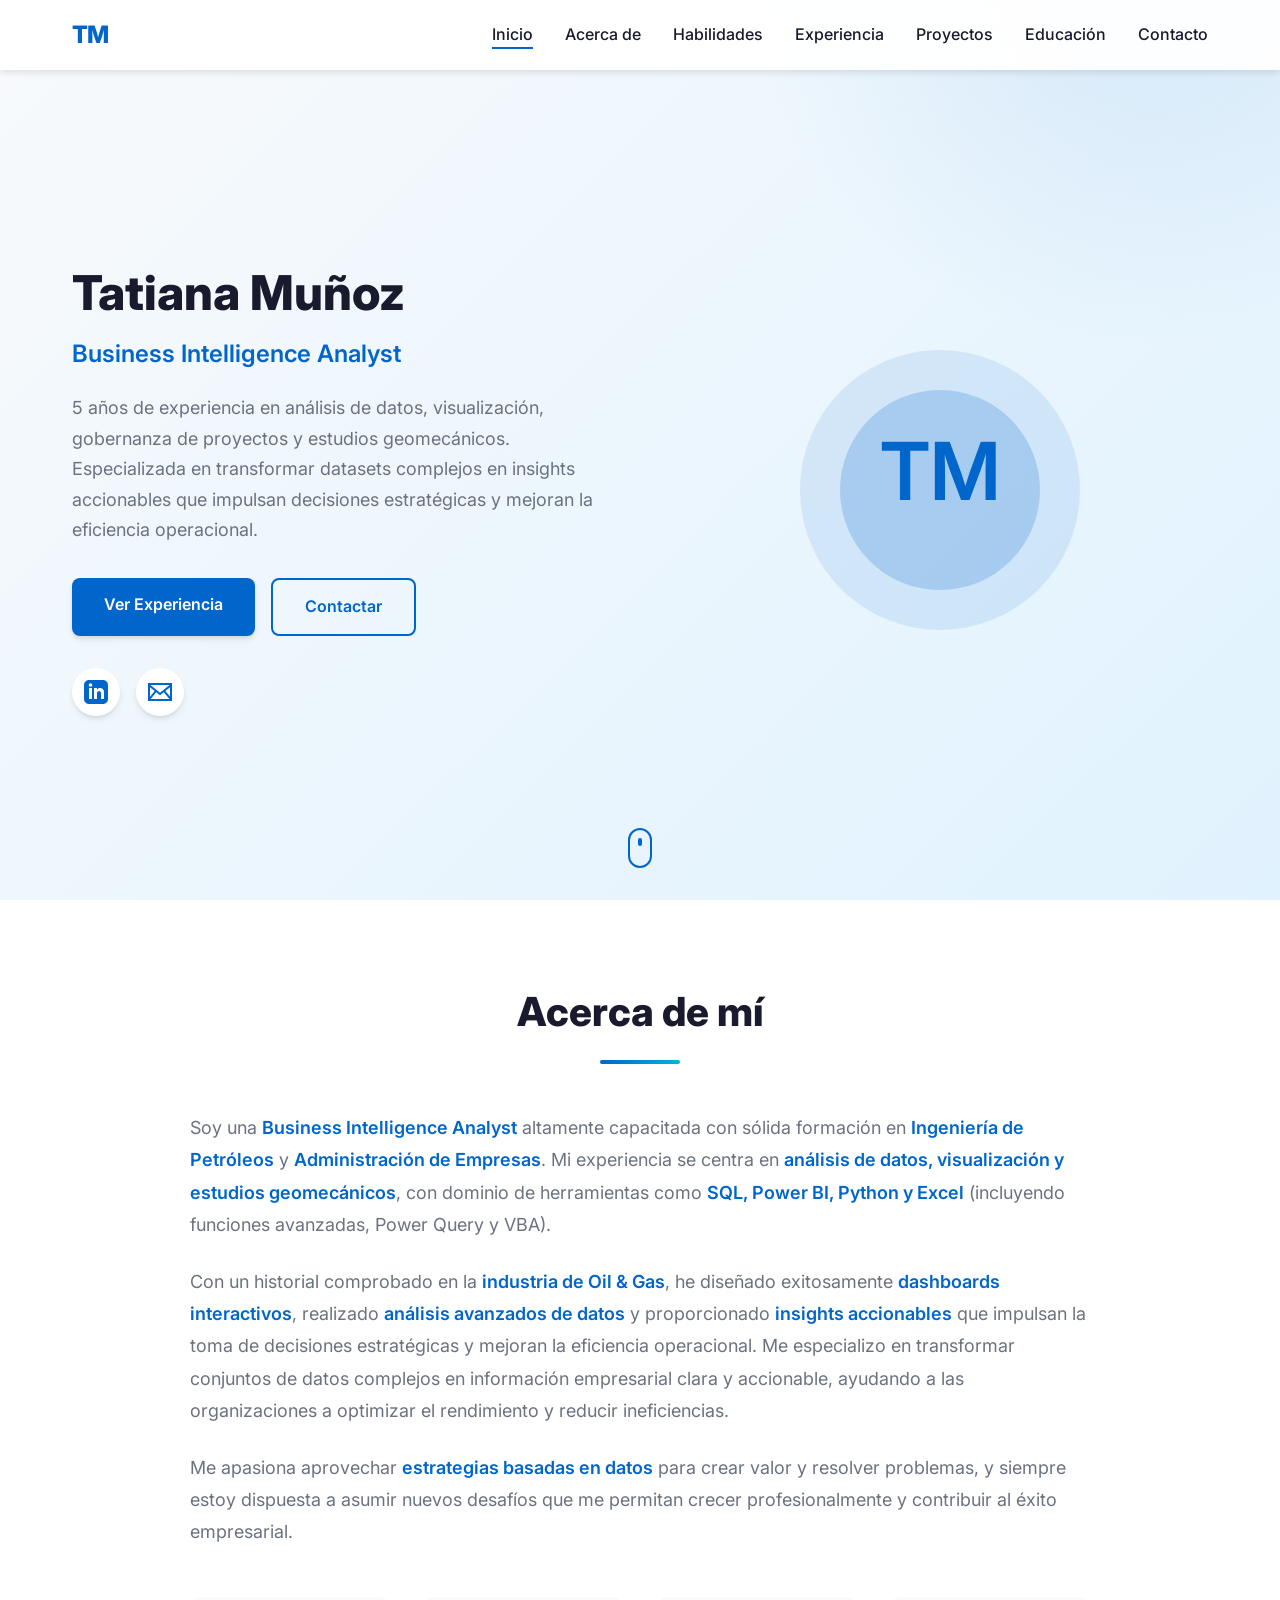
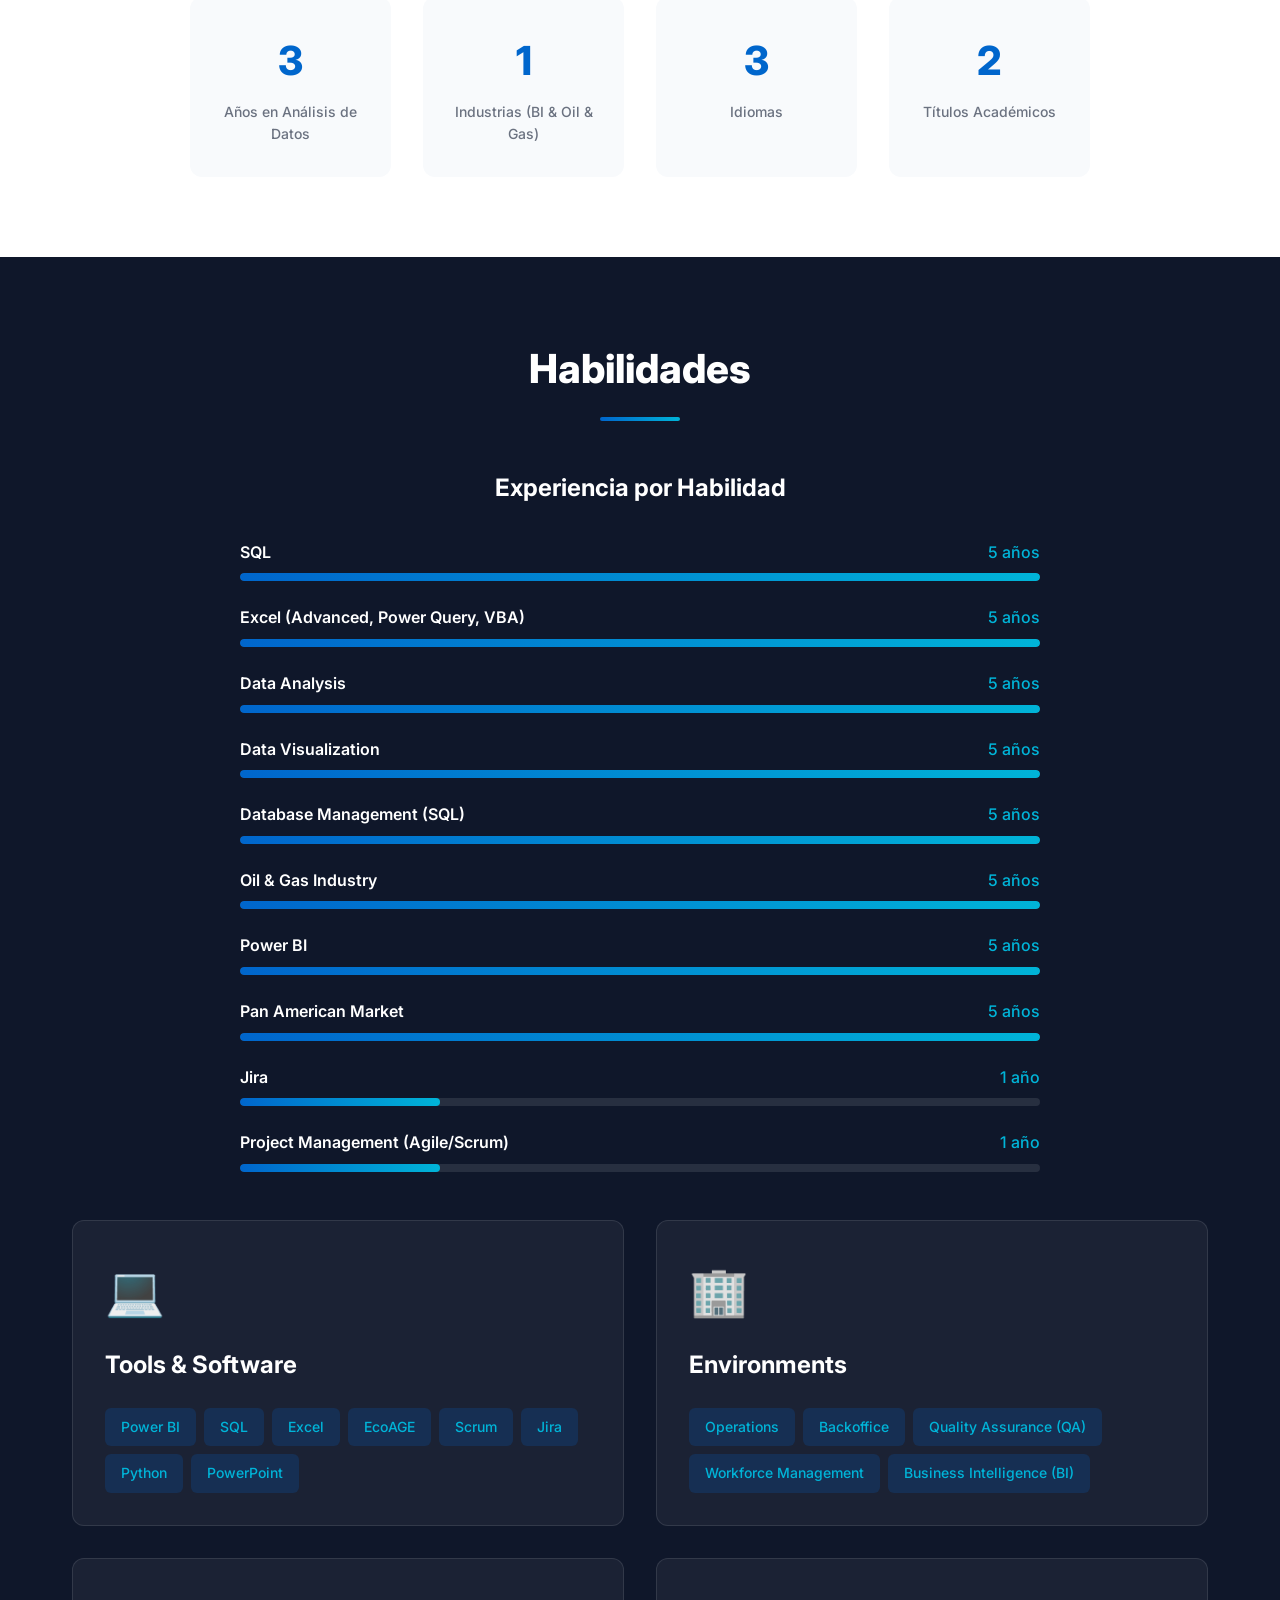
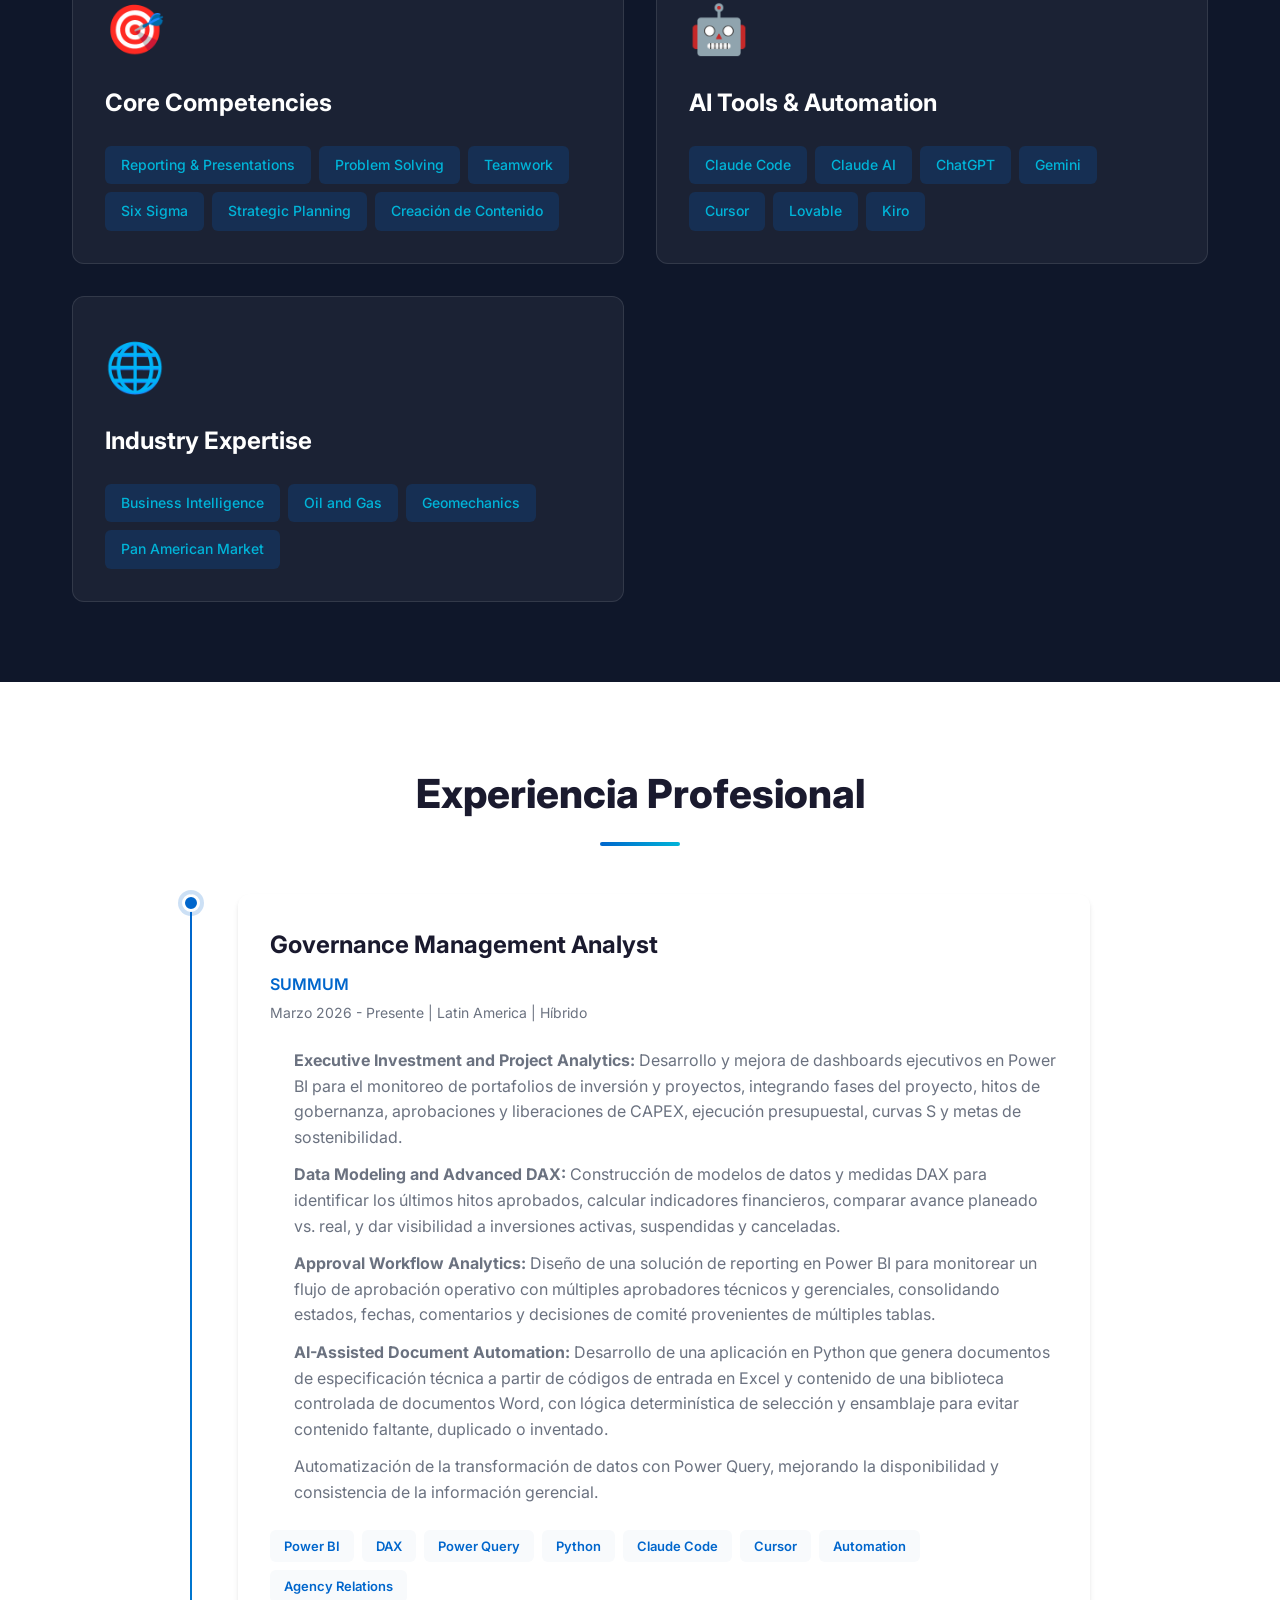
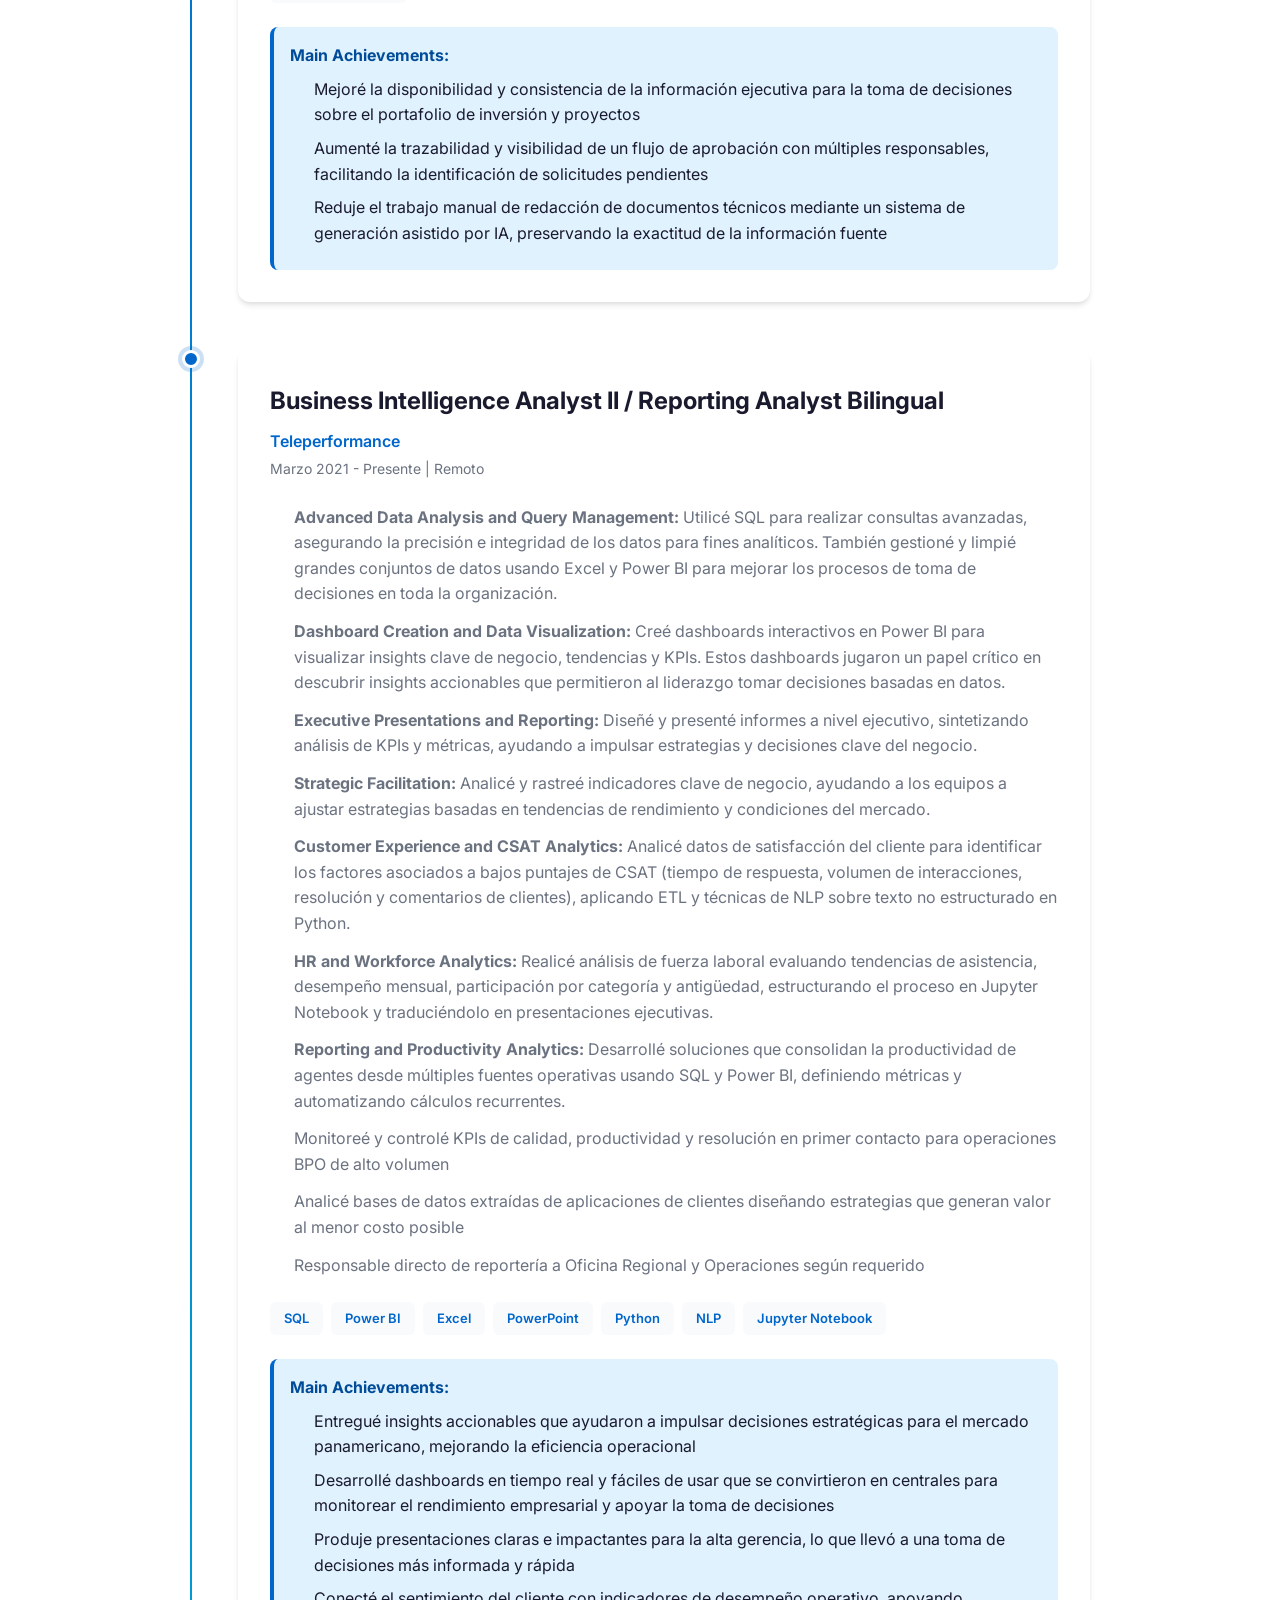
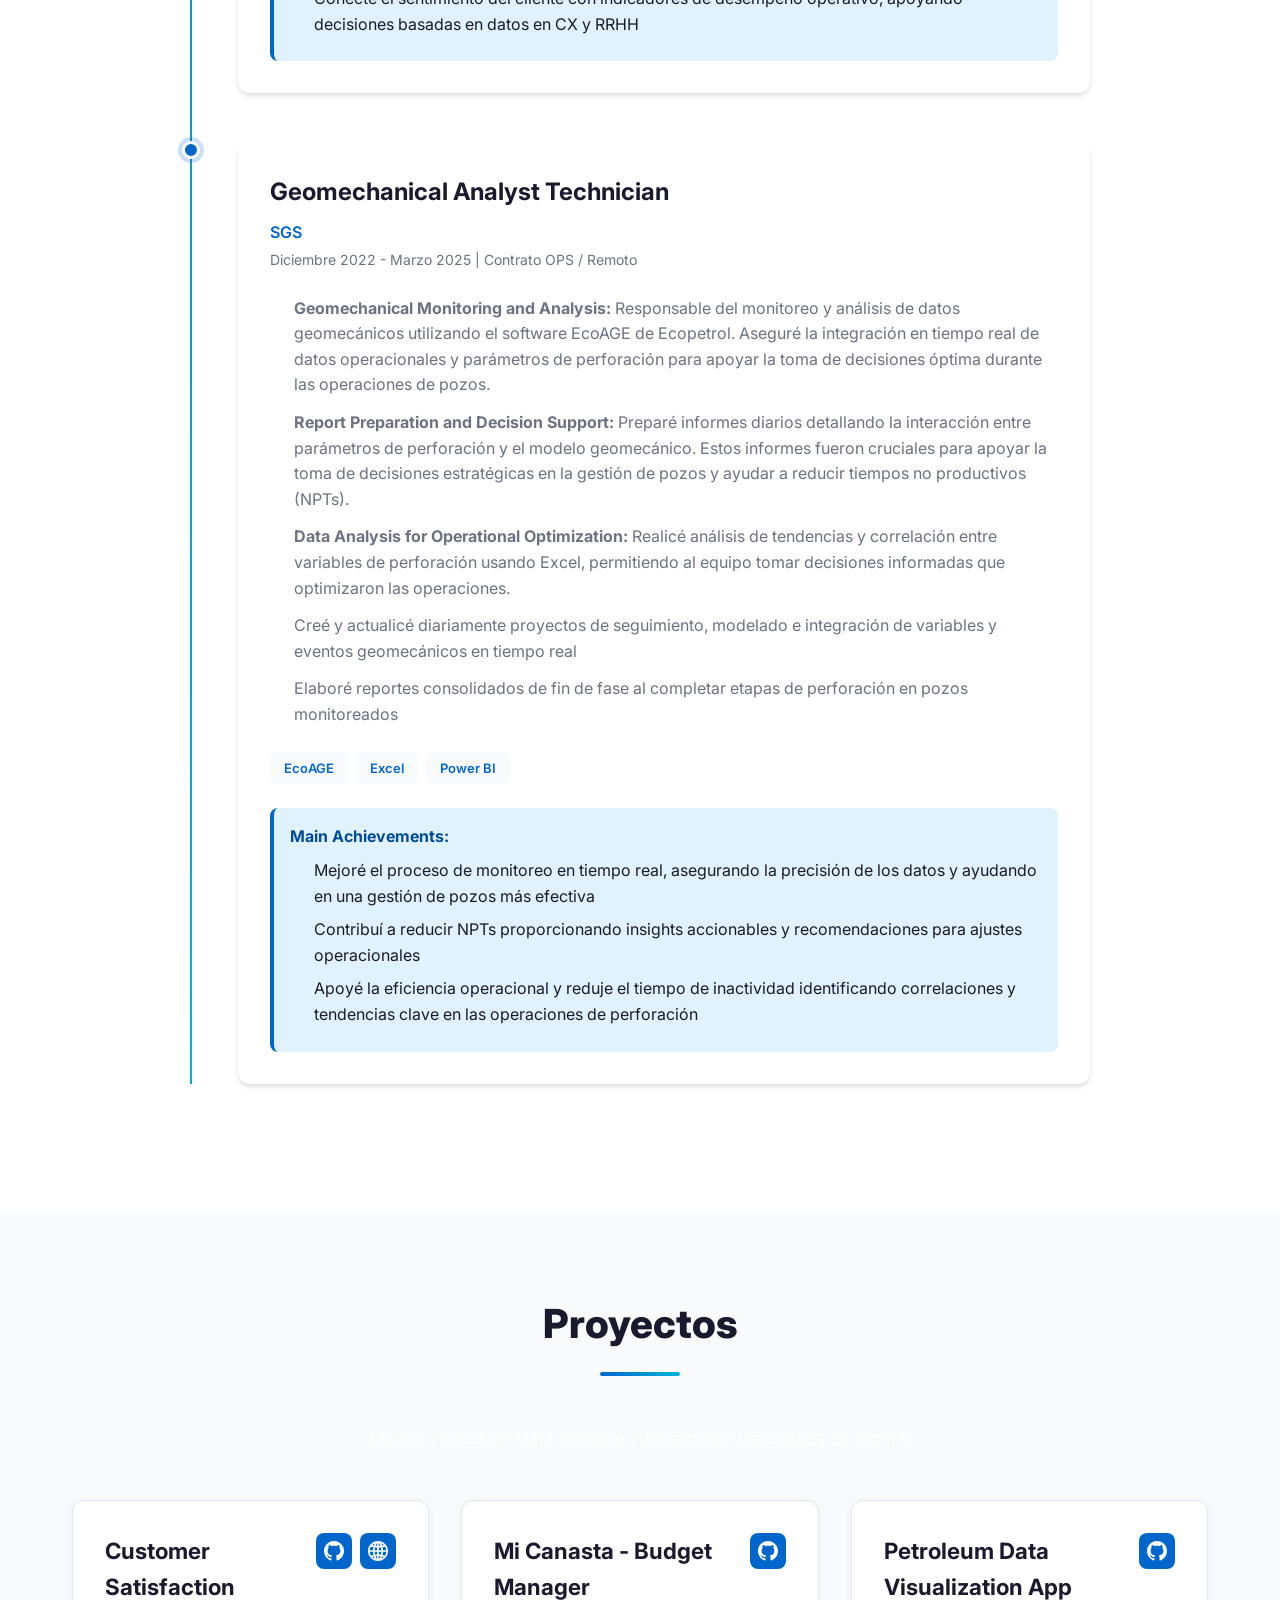
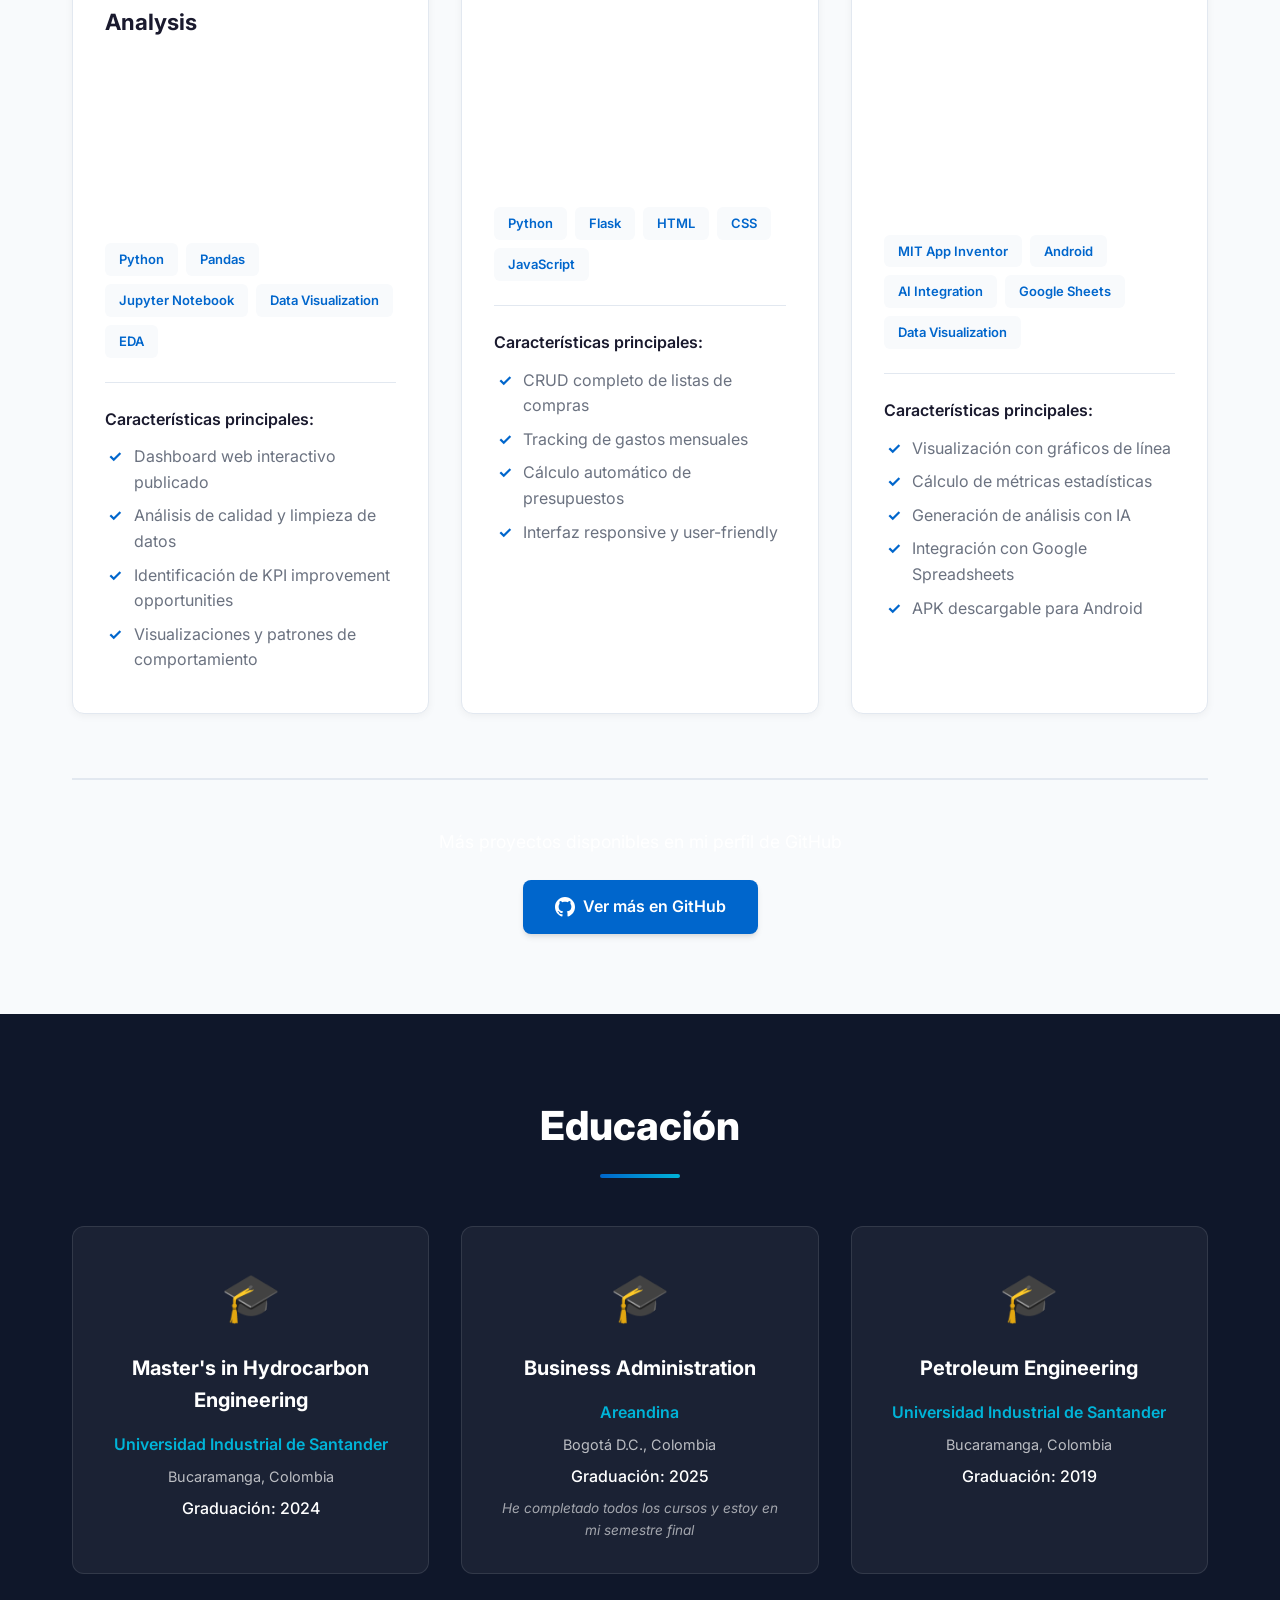
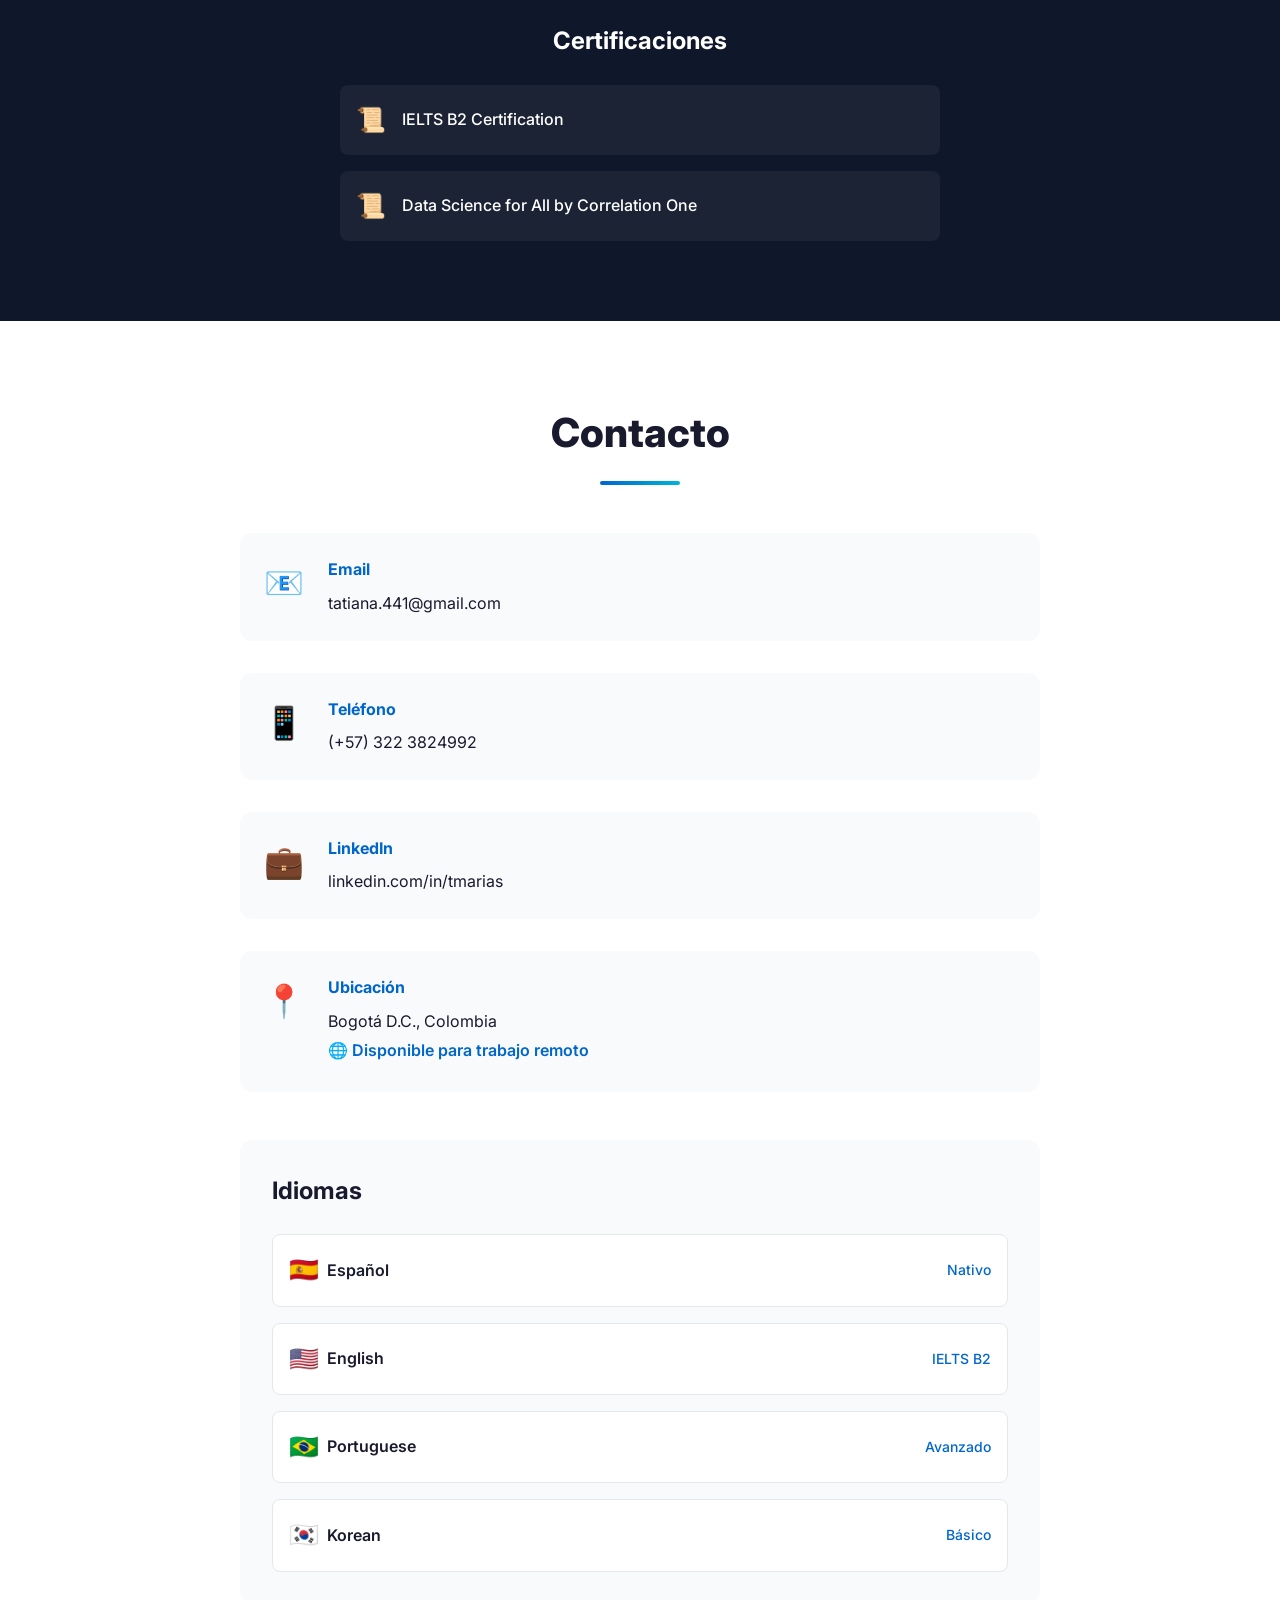
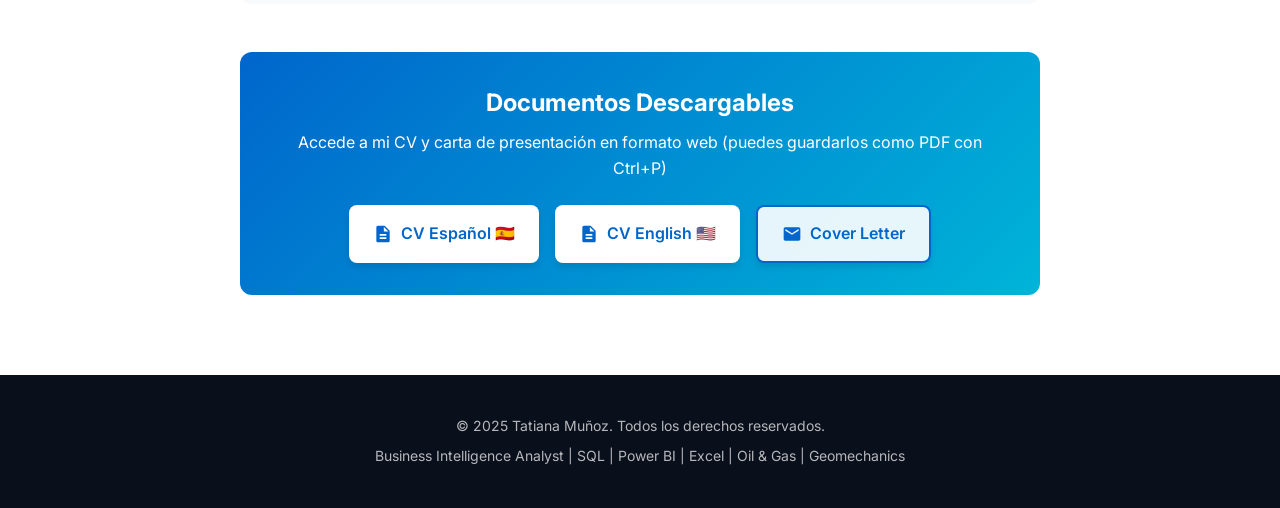
==== commit 0399db3b: "Align remaining Power BI and Oil & Gas experience figures to 5 years Oil & Gas and Power BI skill en" ====
--- a/index.html
+++ b/index.html
@@ -183,7 +183,7 @@
                     <div class="skill-bar-item">
                         <div class="skill-bar-header">
                             <span class="skill-name">Oil & Gas Industry</span>
-                            <span class="skill-years">4 años</span>
+                            <span class="skill-years">5 años</span>
                         </div>
                         <div class="skill-bar-bg">
                             <div class="skill-bar-fill" style="width: 100%"></div>
@@ -192,10 +192,10 @@
                     <div class="skill-bar-item">
                         <div class="skill-bar-header">
                             <span class="skill-name">Power BI</span>
-                            <span class="skill-years">4 años</span>
-                        </div>
-                        <div class="skill-bar-bg">
-                            <div class="skill-bar-fill" style="width: 80%"></div>
+                            <span class="skill-years">5 años</span>
+                        </div>
+                        <div class="skill-bar-bg">
+                            <div class="skill-bar-fill" style="width: 100%"></div>
                         </div>
                     </div>
                     <div class="skill-bar-item">
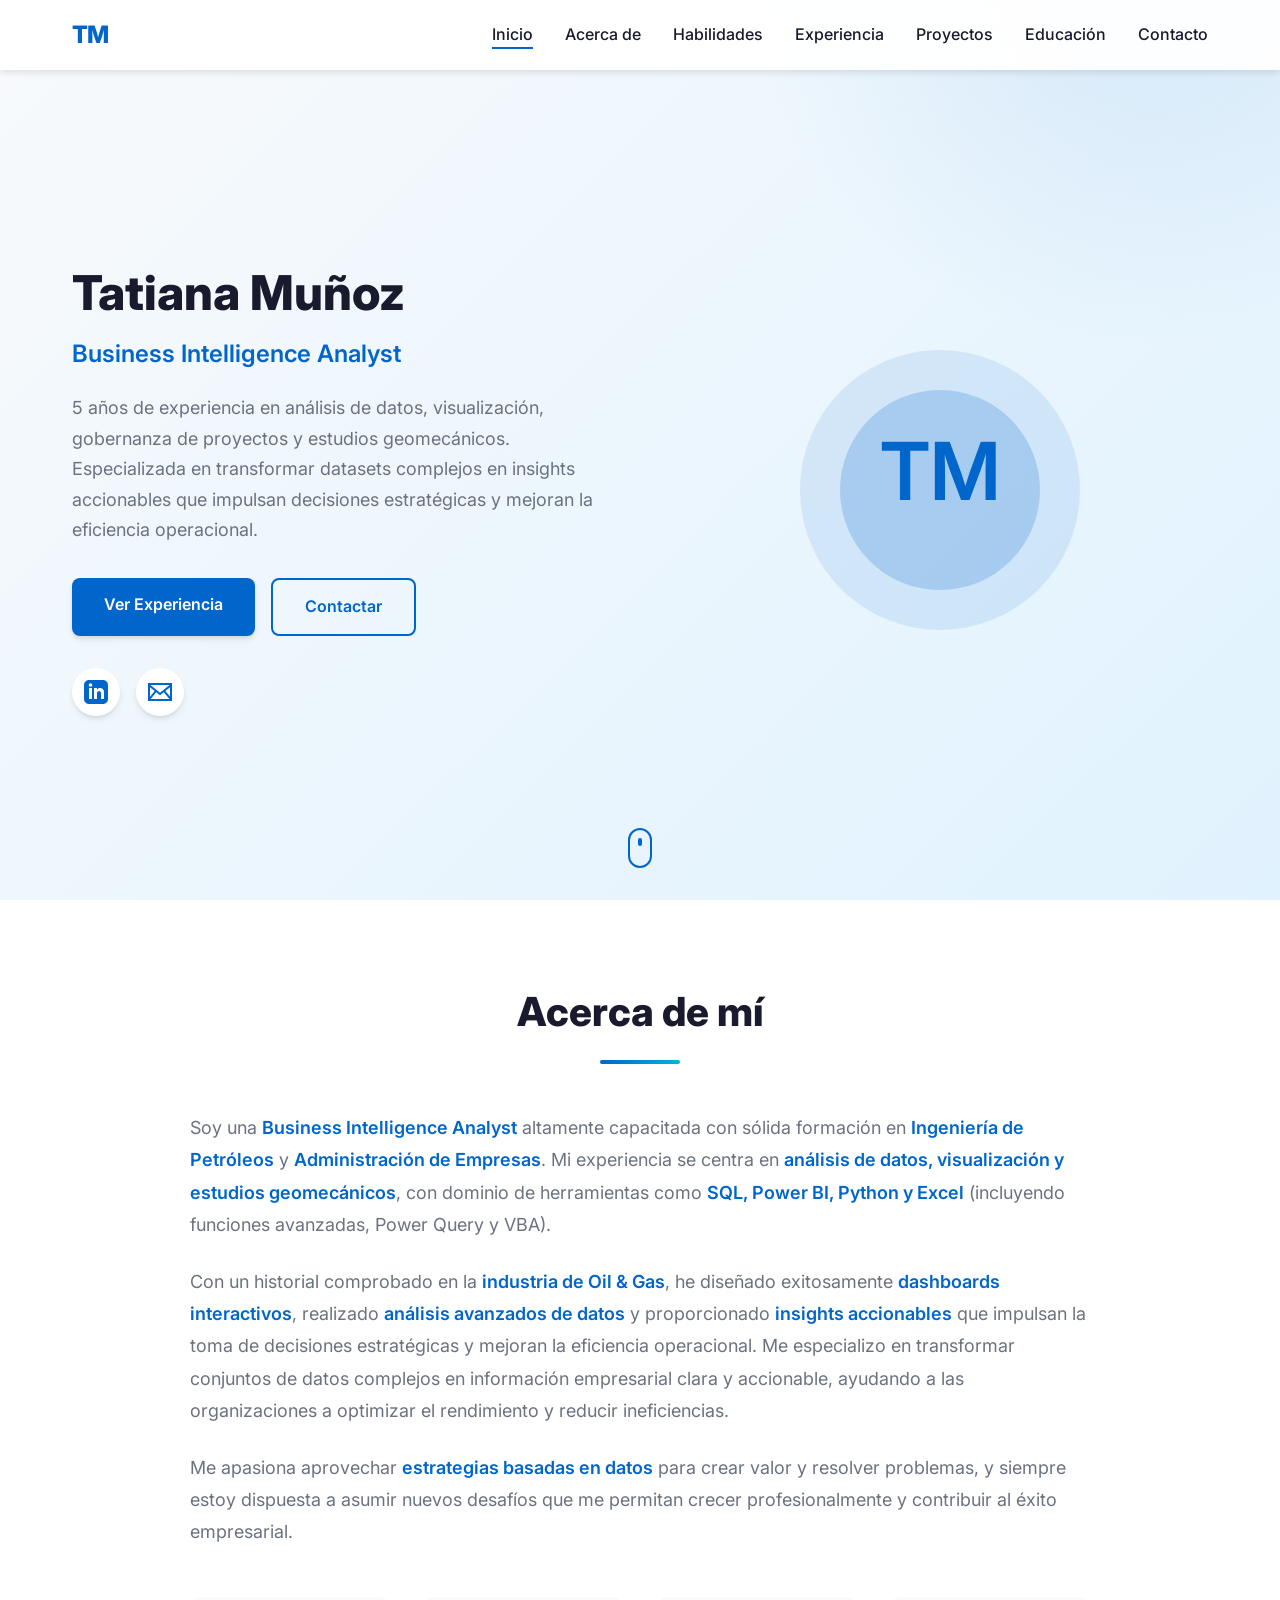
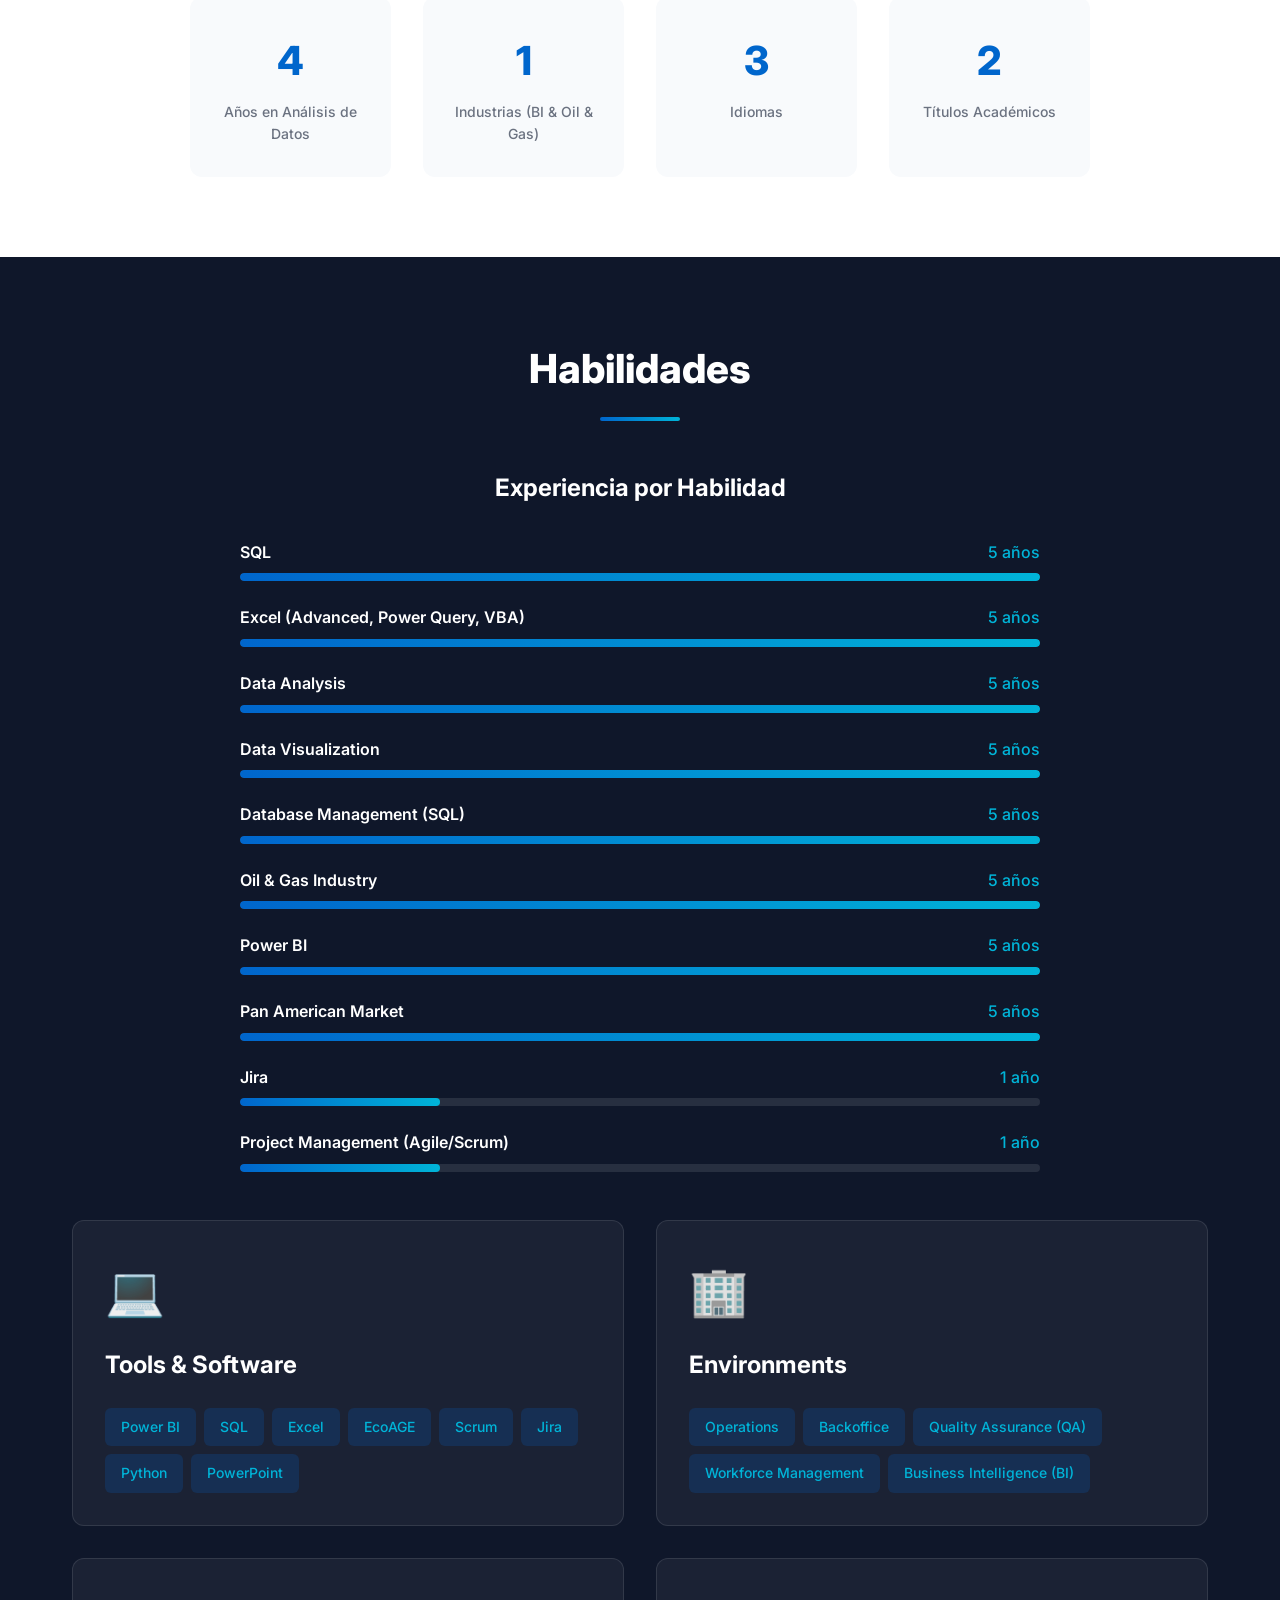
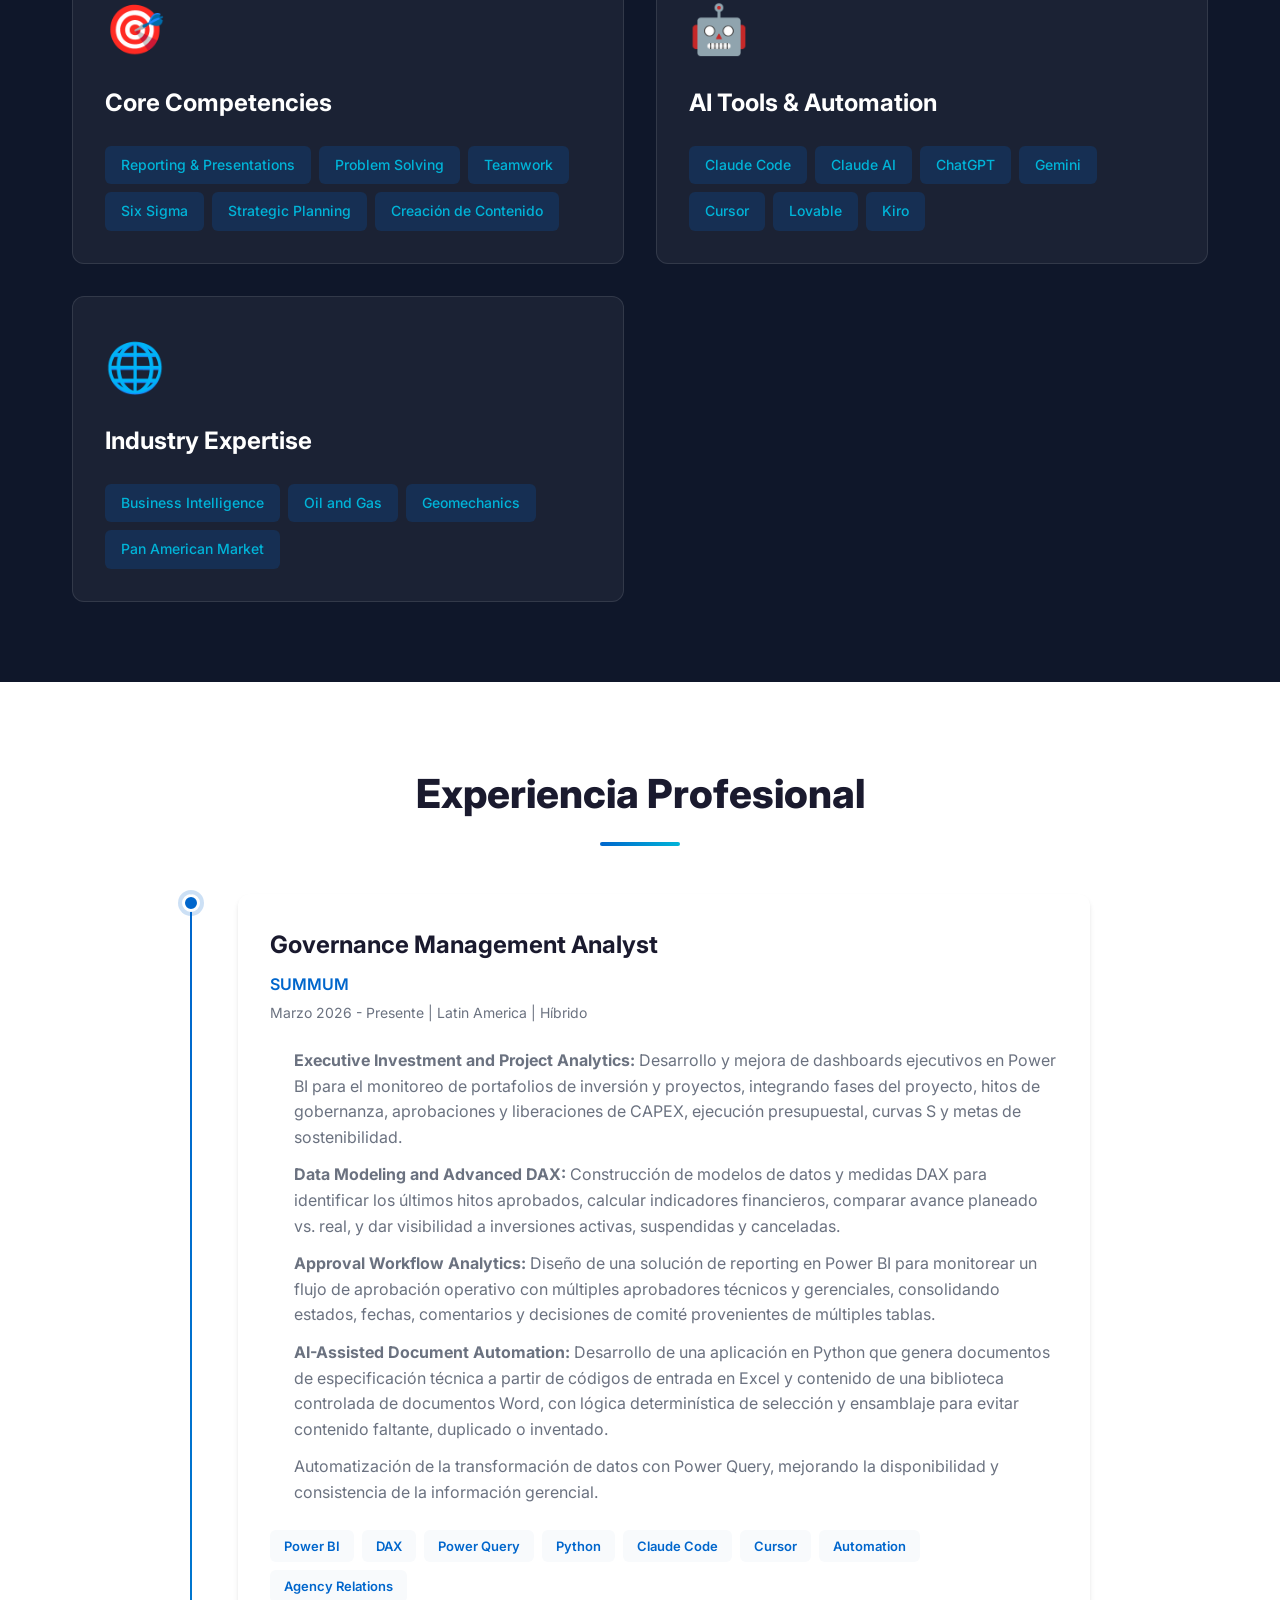
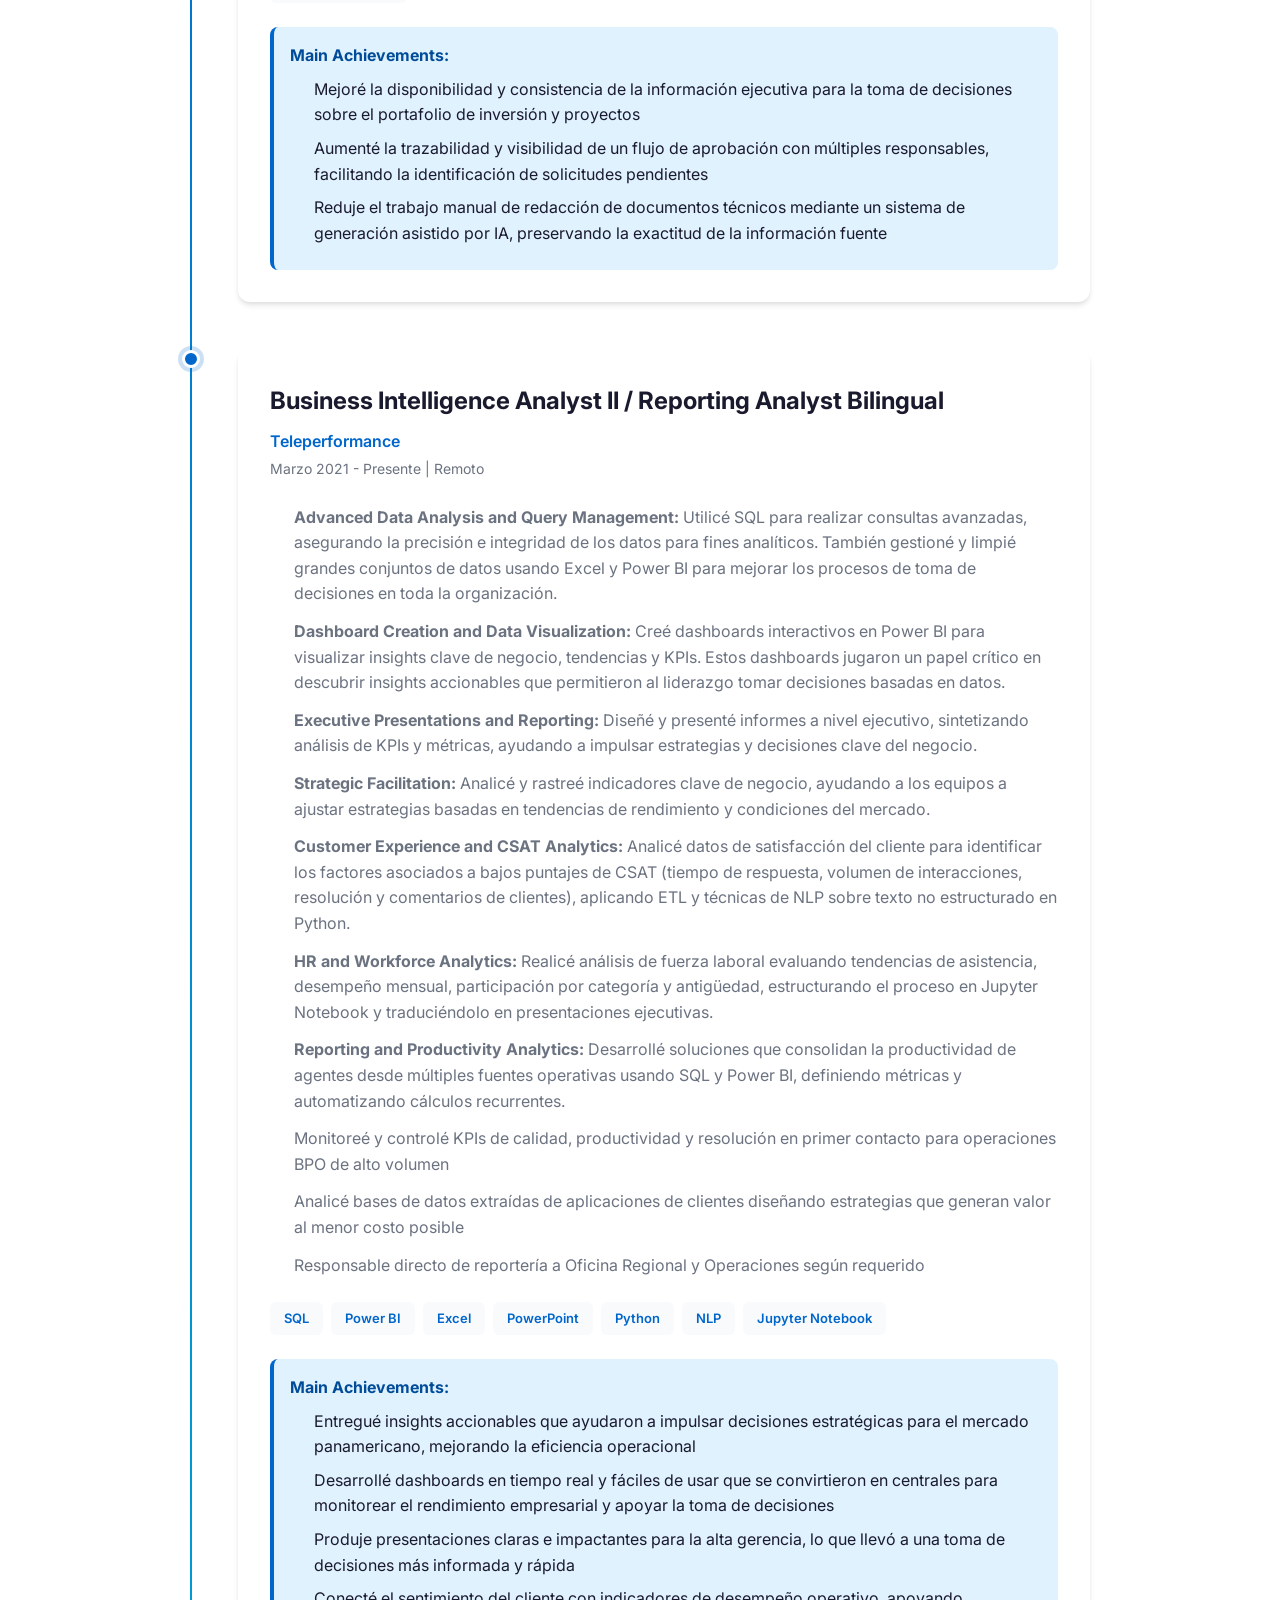
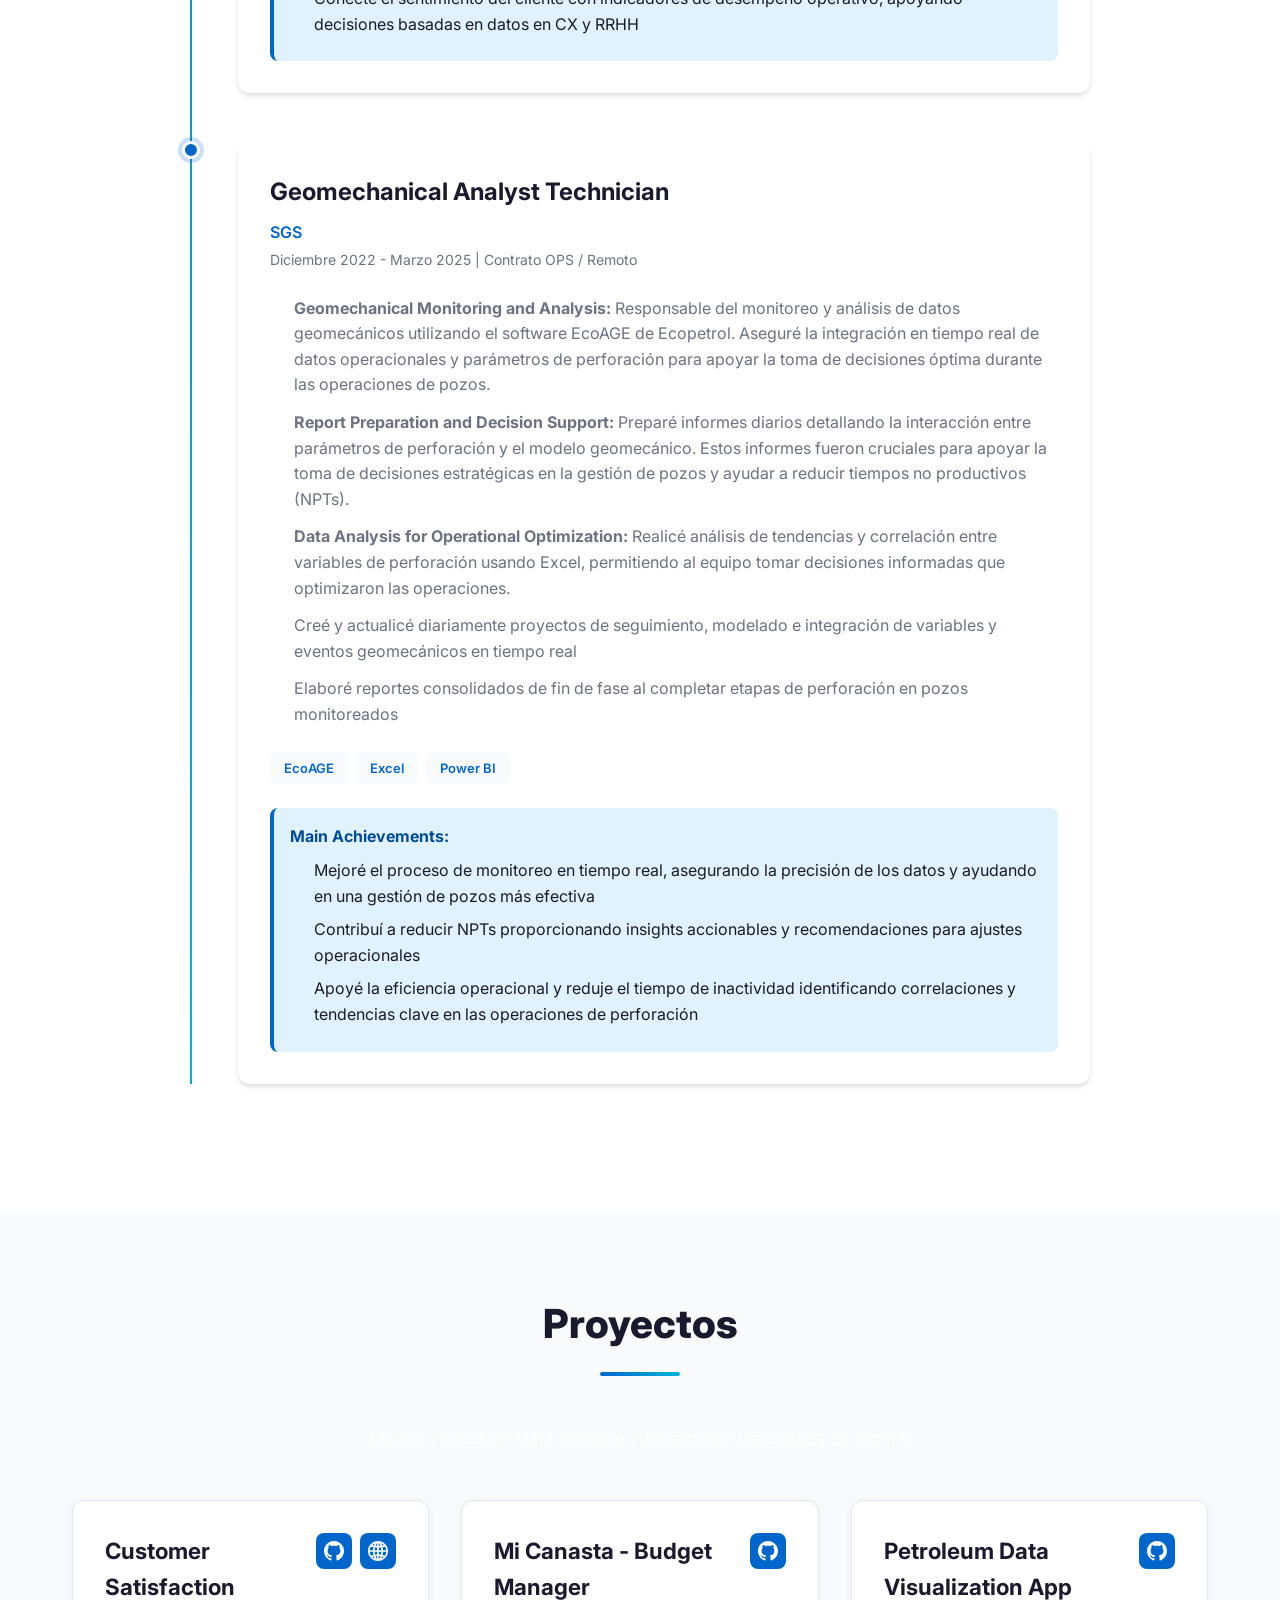
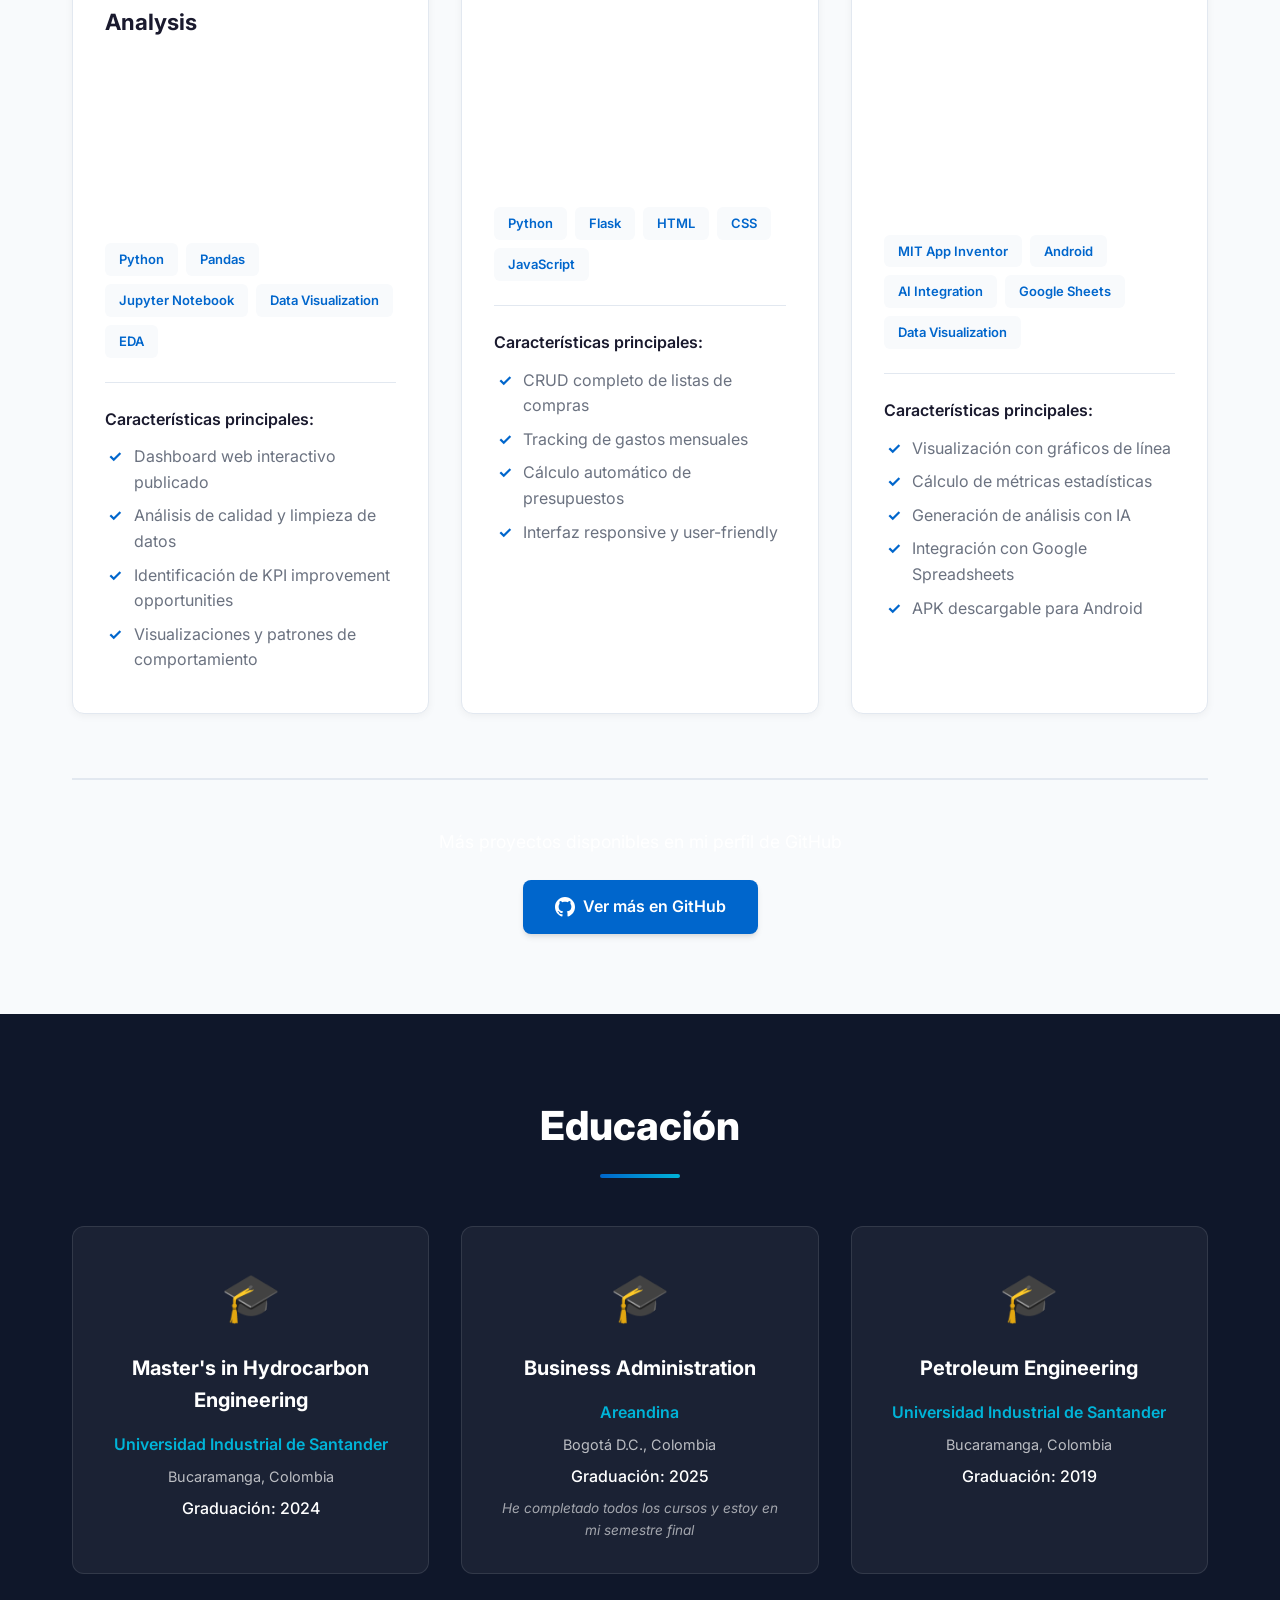
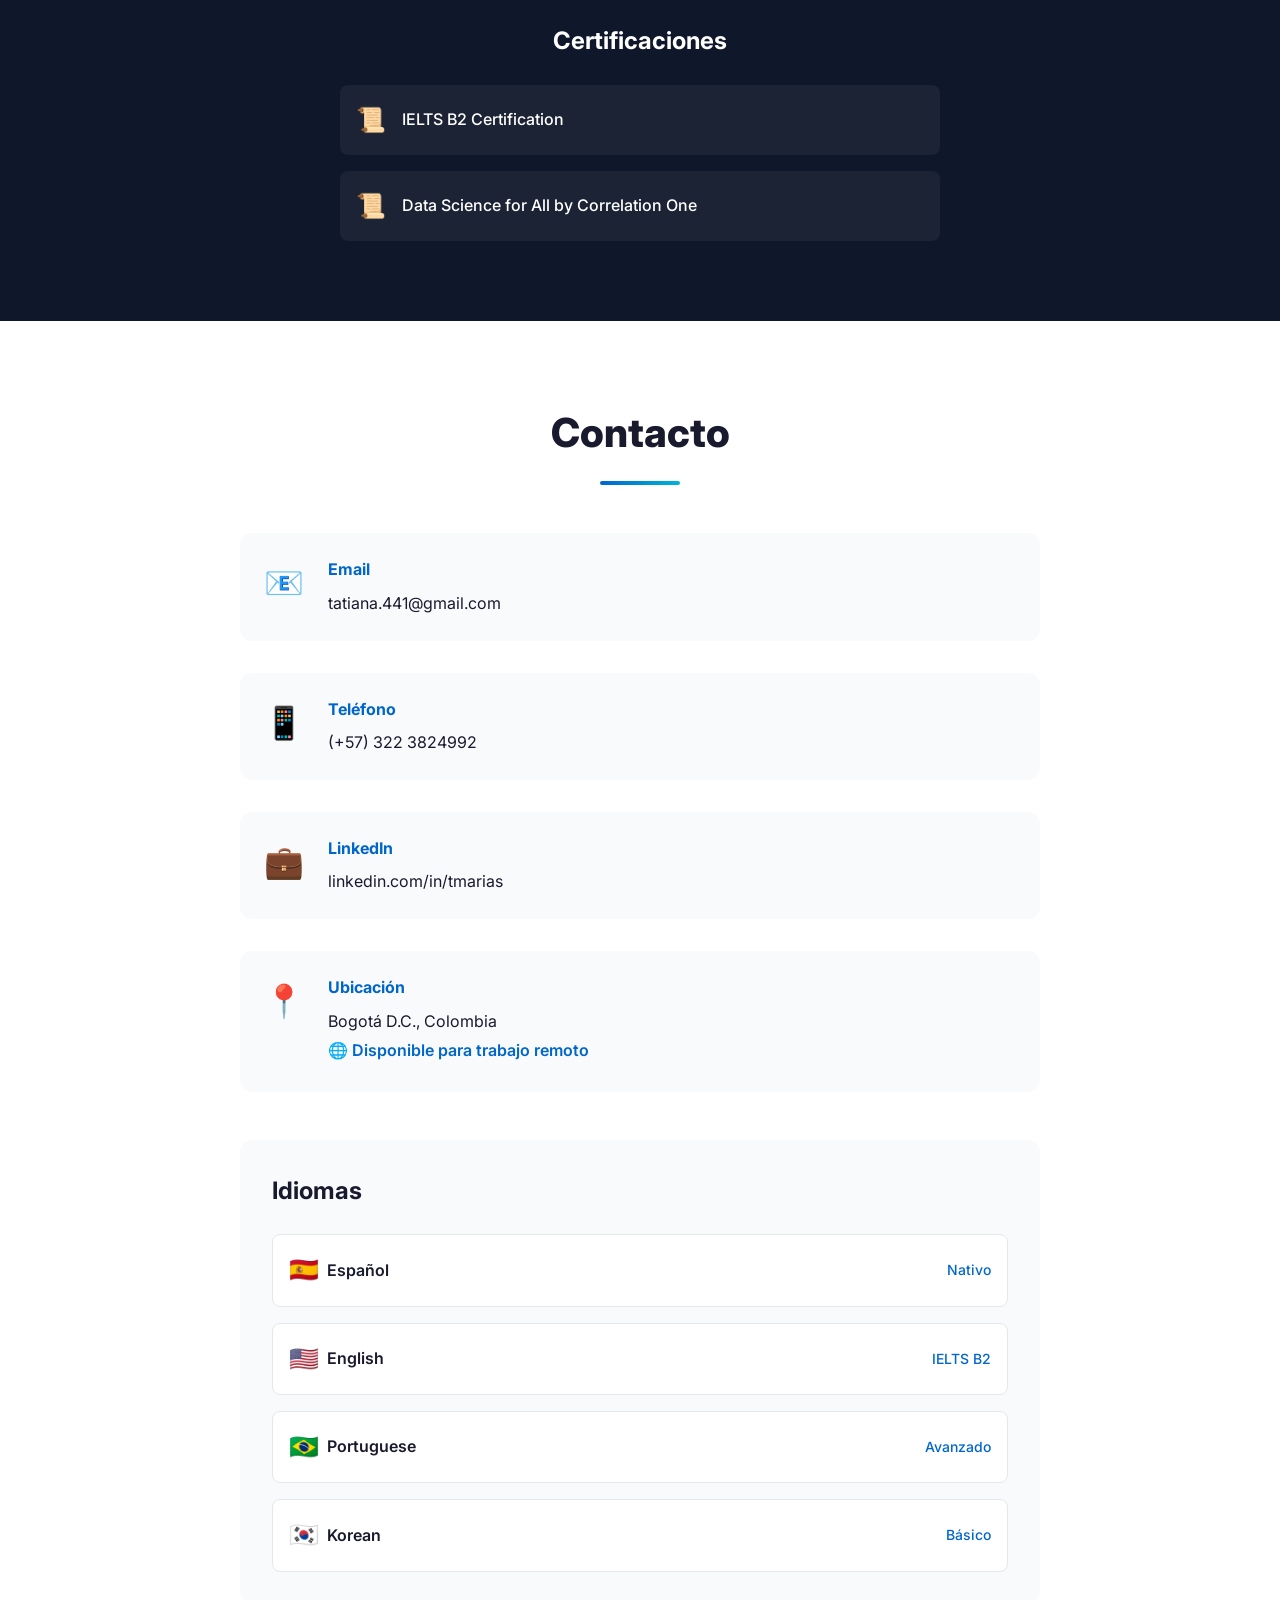
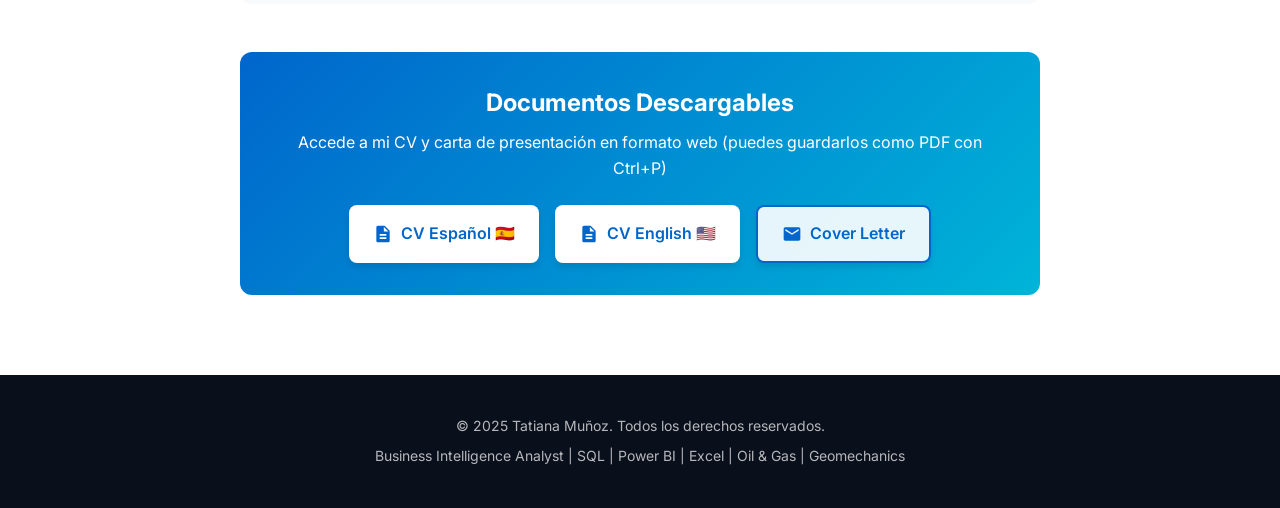
==== commit d3f46211: "Auto-calculate years of experience from start date instead of hardcoding Fixes the "4" left in the A" ====
--- a/index.html
+++ b/index.html
@@ -41,7 +41,7 @@
                     <h1 class="hero-title fade-in">Tatiana Muñoz</h1>
                     <h2 class="hero-subtitle fade-in-delay">Business Intelligence Analyst</h2>
                     <p class="hero-description fade-in-delay-2">
-                        5 años de experiencia en análisis de datos, visualización, gobernanza de proyectos y estudios geomecánicos.
+                        <span data-years-since="2021-03">5</span> años de experiencia en análisis de datos, visualización, gobernanza de proyectos y estudios geomecánicos.
                         Especializada en transformar datasets complejos en insights accionables que impulsan
                         decisiones estratégicas y mejoran la eficiencia operacional.
                     </p>
@@ -106,7 +106,7 @@
                     </p>
                     <div class="about-stats">
                         <div class="stat">
-                            <div class="stat-number">4</div>
+                            <div class="stat-number" data-years-since="2021-03">5</div>
                             <div class="stat-label">Años en Análisis de Datos</div>
                         </div>
                         <div class="stat">
@@ -138,7 +138,7 @@
                     <div class="skill-bar-item">
                         <div class="skill-bar-header">
                             <span class="skill-name">SQL</span>
-                            <span class="skill-years">5 años</span>
+                            <span class="skill-years" data-years-since="2021-03" data-years-suffix="años">5 años</span>
                         </div>
                         <div class="skill-bar-bg">
                             <div class="skill-bar-fill" style="width: 100%"></div>
@@ -147,7 +147,7 @@
                     <div class="skill-bar-item">
                         <div class="skill-bar-header">
                             <span class="skill-name">Excel (Advanced, Power Query, VBA)</span>
-                            <span class="skill-years">5 años</span>
+                            <span class="skill-years" data-years-since="2021-03" data-years-suffix="años">5 años</span>
                         </div>
                         <div class="skill-bar-bg">
                             <div class="skill-bar-fill" style="width: 100%"></div>
@@ -156,7 +156,7 @@
                     <div class="skill-bar-item">
                         <div class="skill-bar-header">
                             <span class="skill-name">Data Analysis</span>
-                            <span class="skill-years">5 años</span>
+                            <span class="skill-years" data-years-since="2021-03" data-years-suffix="años">5 años</span>
                         </div>
                         <div class="skill-bar-bg">
                             <div class="skill-bar-fill" style="width: 100%"></div>
@@ -165,7 +165,7 @@
                     <div class="skill-bar-item">
                         <div class="skill-bar-header">
                             <span class="skill-name">Data Visualization</span>
-                            <span class="skill-years">5 años</span>
+                            <span class="skill-years" data-years-since="2021-03" data-years-suffix="años">5 años</span>
                         </div>
                         <div class="skill-bar-bg">
                             <div class="skill-bar-fill" style="width: 100%"></div>
@@ -174,7 +174,7 @@
                     <div class="skill-bar-item">
                         <div class="skill-bar-header">
                             <span class="skill-name">Database Management (SQL)</span>
-                            <span class="skill-years">5 años</span>
+                            <span class="skill-years" data-years-since="2021-03" data-years-suffix="años">5 años</span>
                         </div>
                         <div class="skill-bar-bg">
                             <div class="skill-bar-fill" style="width: 100%"></div>
@@ -183,7 +183,7 @@
                     <div class="skill-bar-item">
                         <div class="skill-bar-header">
                             <span class="skill-name">Oil & Gas Industry</span>
-                            <span class="skill-years">5 años</span>
+                            <span class="skill-years" data-years-since="2021-03" data-years-suffix="años">5 años</span>
                         </div>
                         <div class="skill-bar-bg">
                             <div class="skill-bar-fill" style="width: 100%"></div>
@@ -192,7 +192,7 @@
                     <div class="skill-bar-item">
                         <div class="skill-bar-header">
                             <span class="skill-name">Power BI</span>
-                            <span class="skill-years">5 años</span>
+                            <span class="skill-years" data-years-since="2021-03" data-years-suffix="años">5 años</span>
                         </div>
                         <div class="skill-bar-bg">
                             <div class="skill-bar-fill" style="width: 100%"></div>
@@ -201,7 +201,7 @@
                     <div class="skill-bar-item">
                         <div class="skill-bar-header">
                             <span class="skill-name">Pan American Market</span>
-                            <span class="skill-years">5 años</span>
+                            <span class="skill-years" data-years-since="2021-03" data-years-suffix="años">5 años</span>
                         </div>
                         <div class="skill-bar-bg">
                             <div class="skill-bar-fill" style="width: 100%"></div>
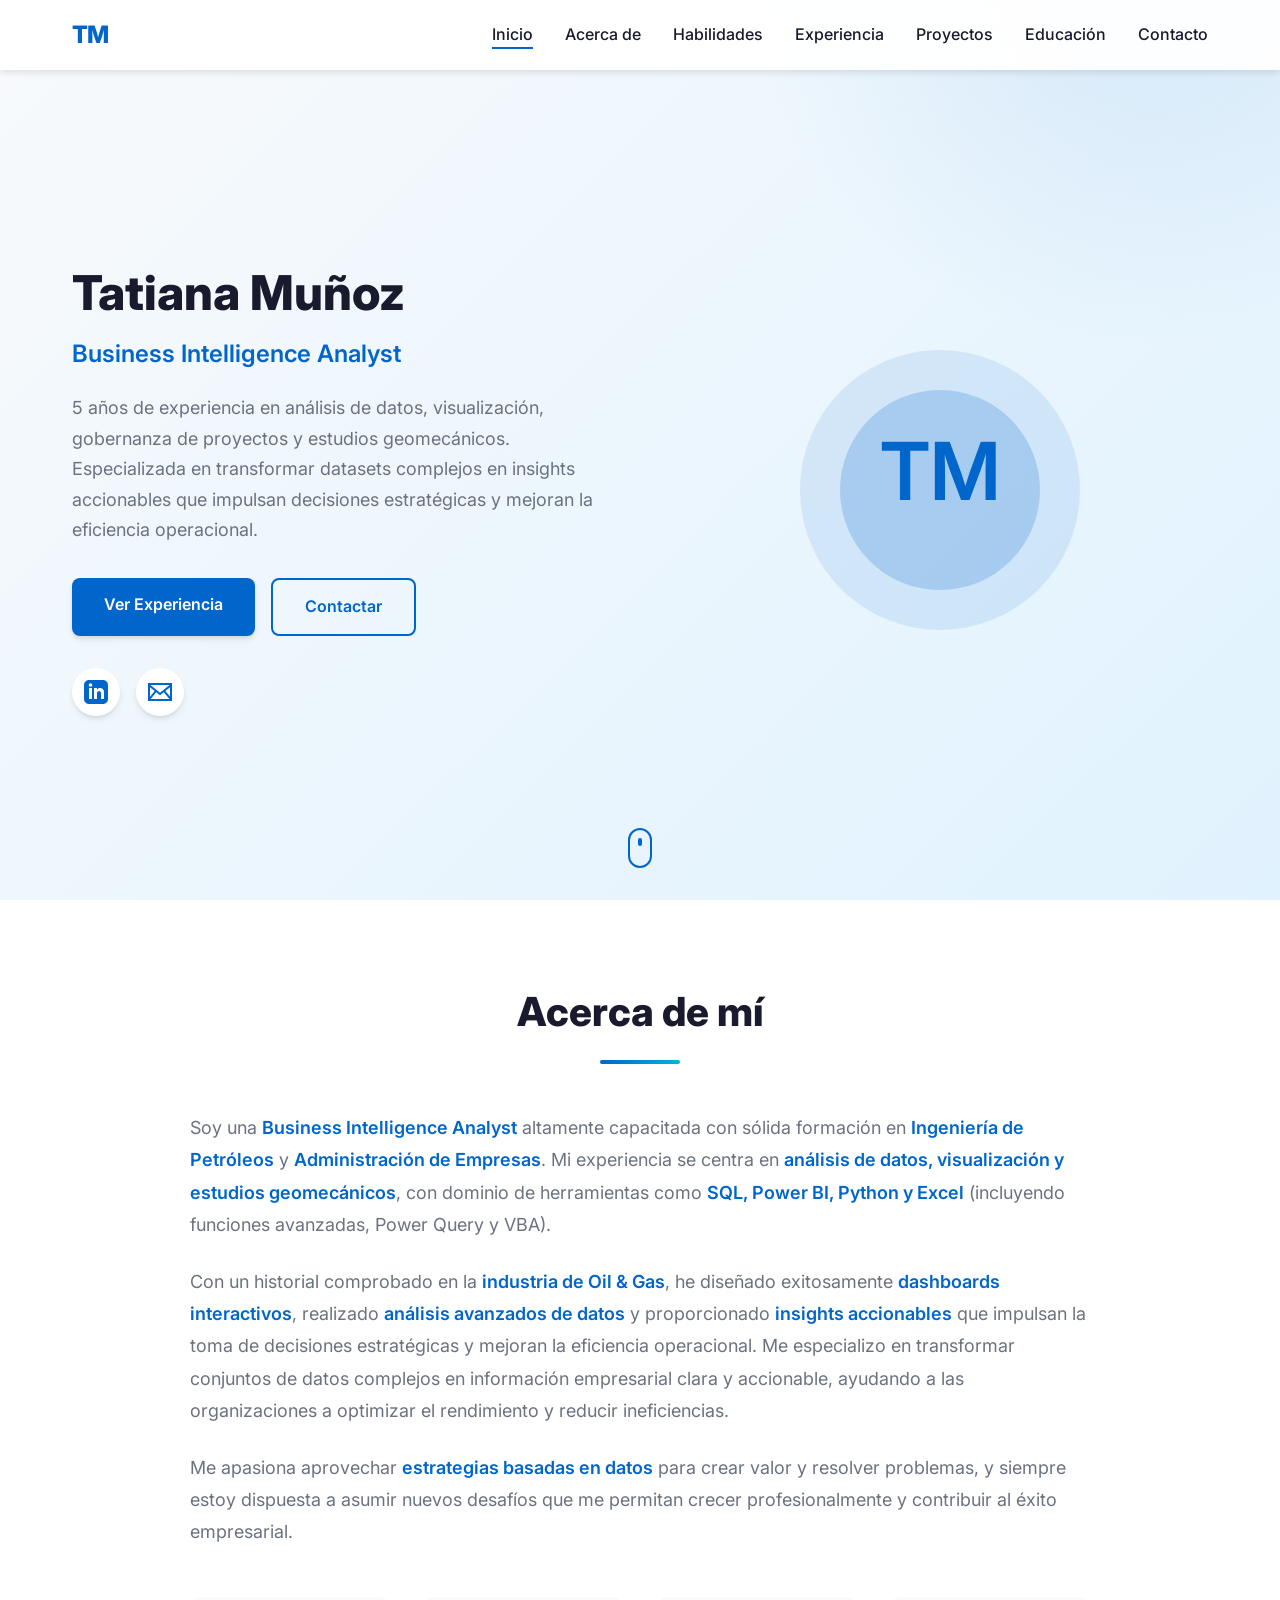
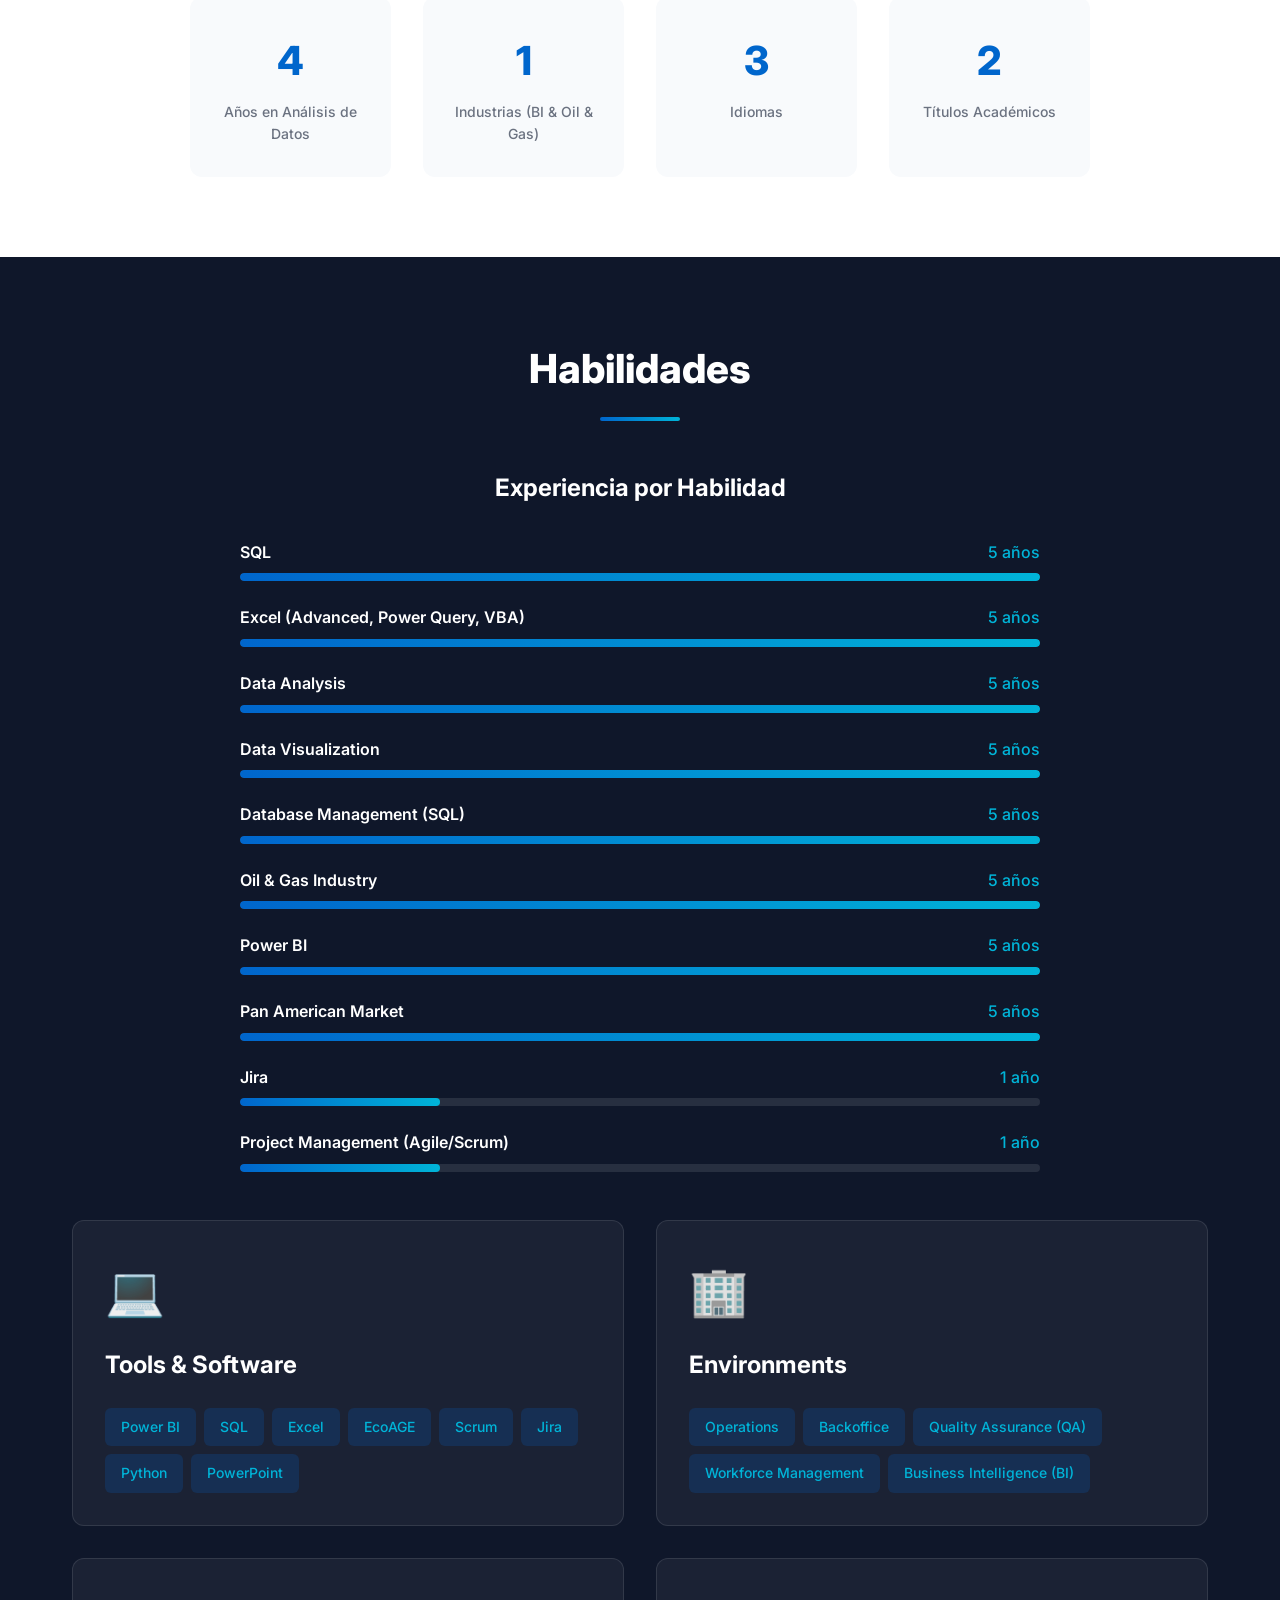
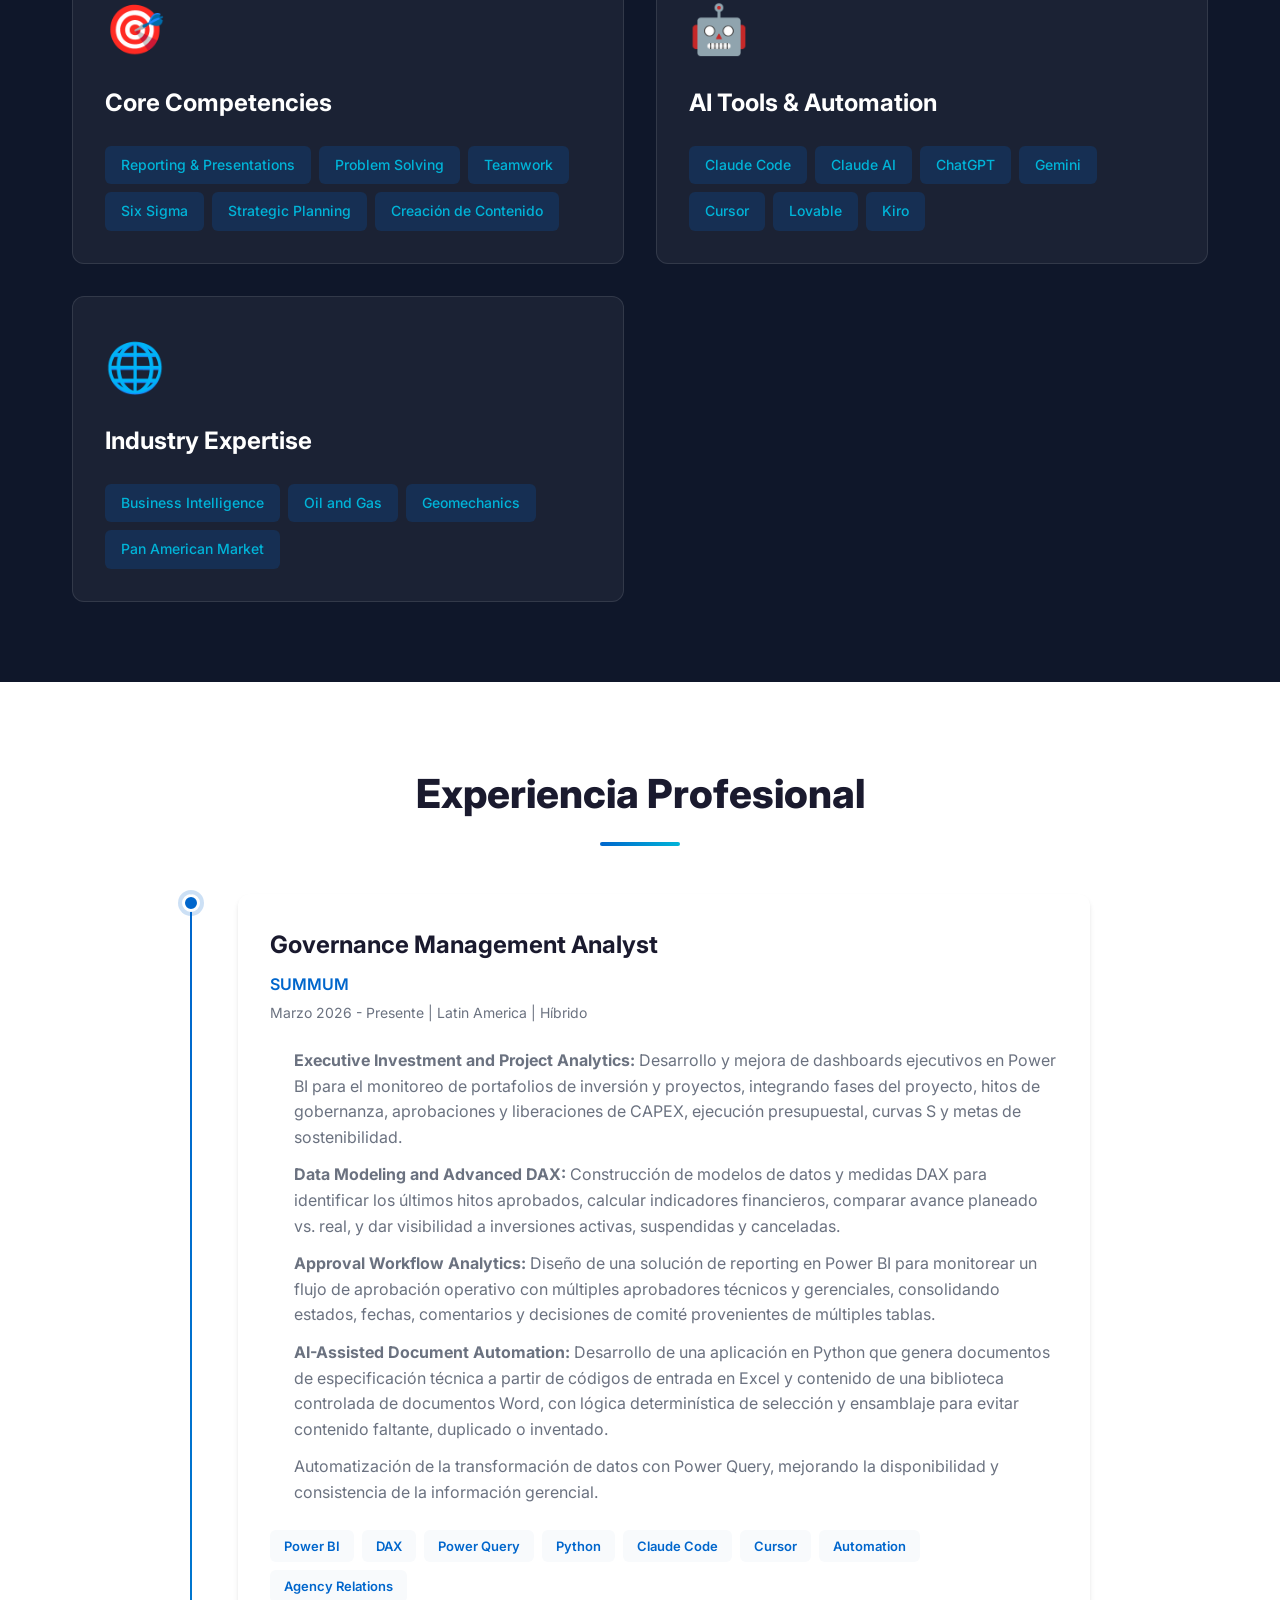
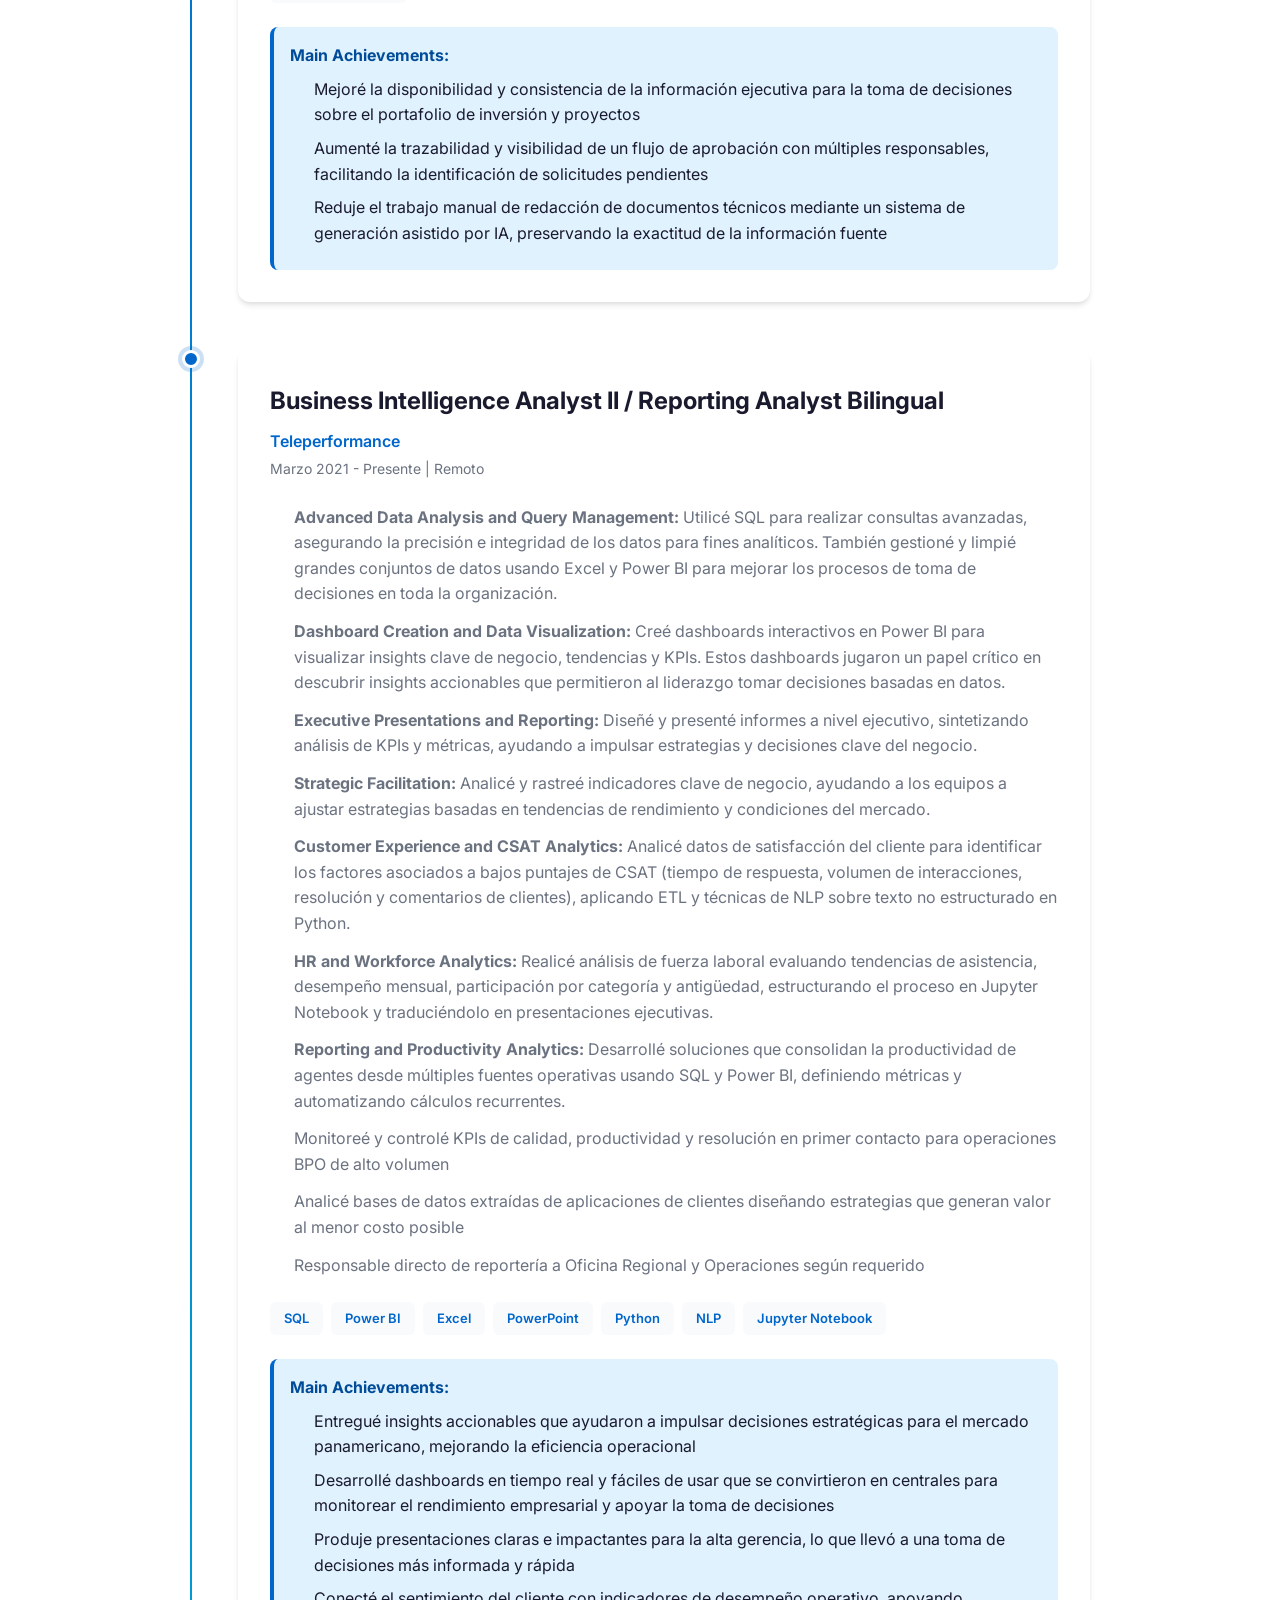
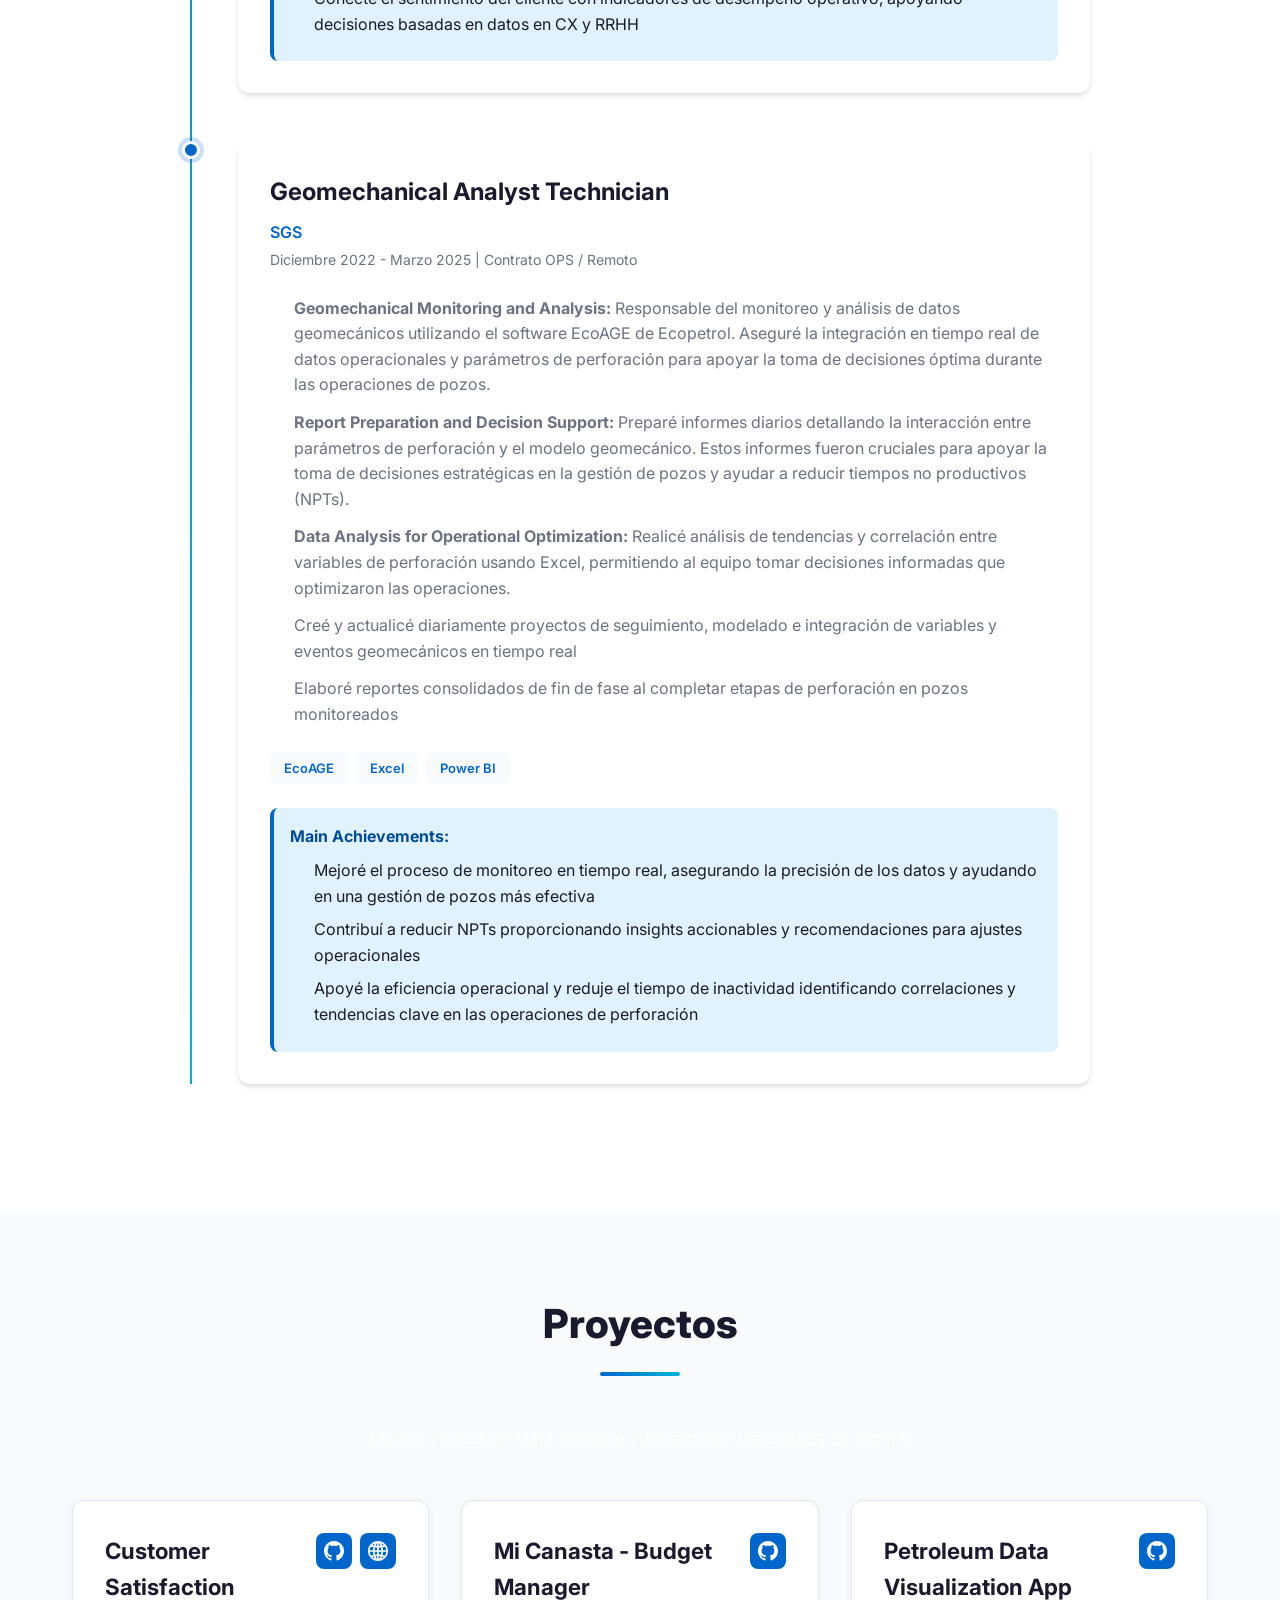
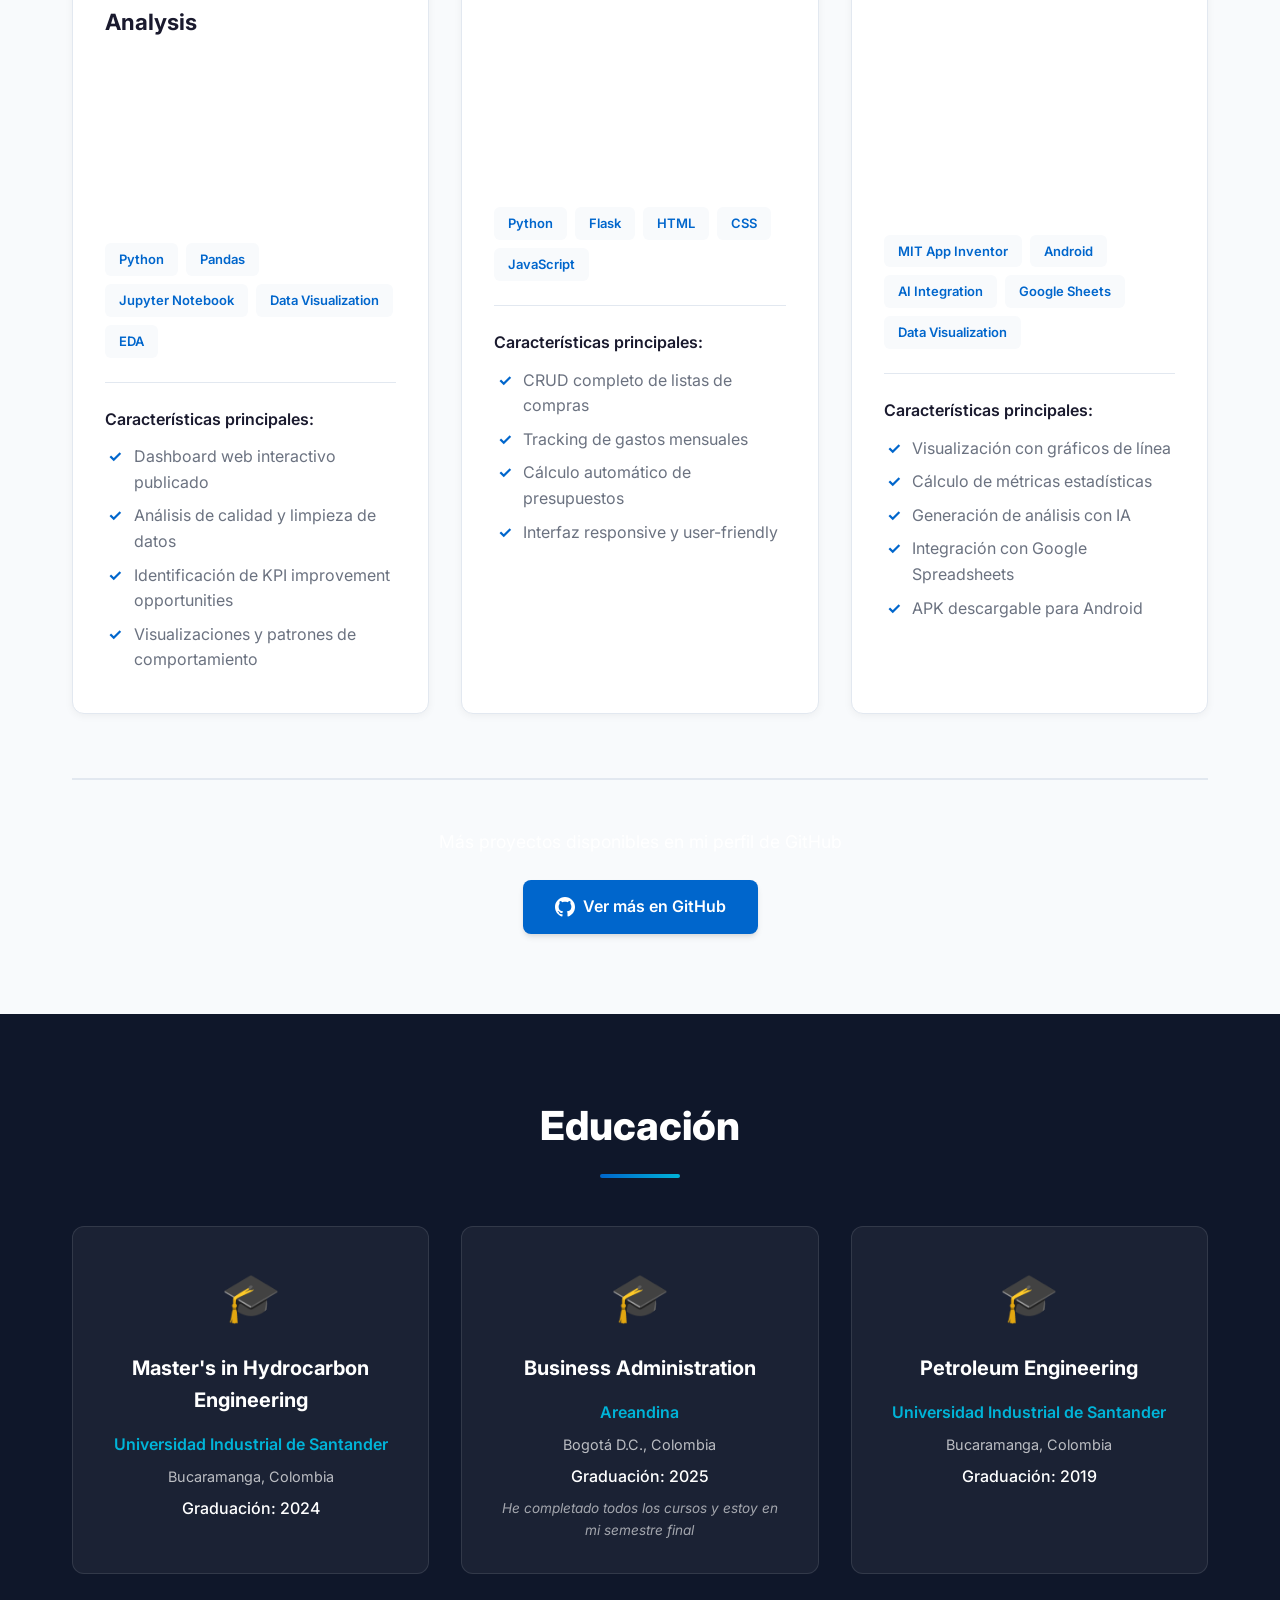
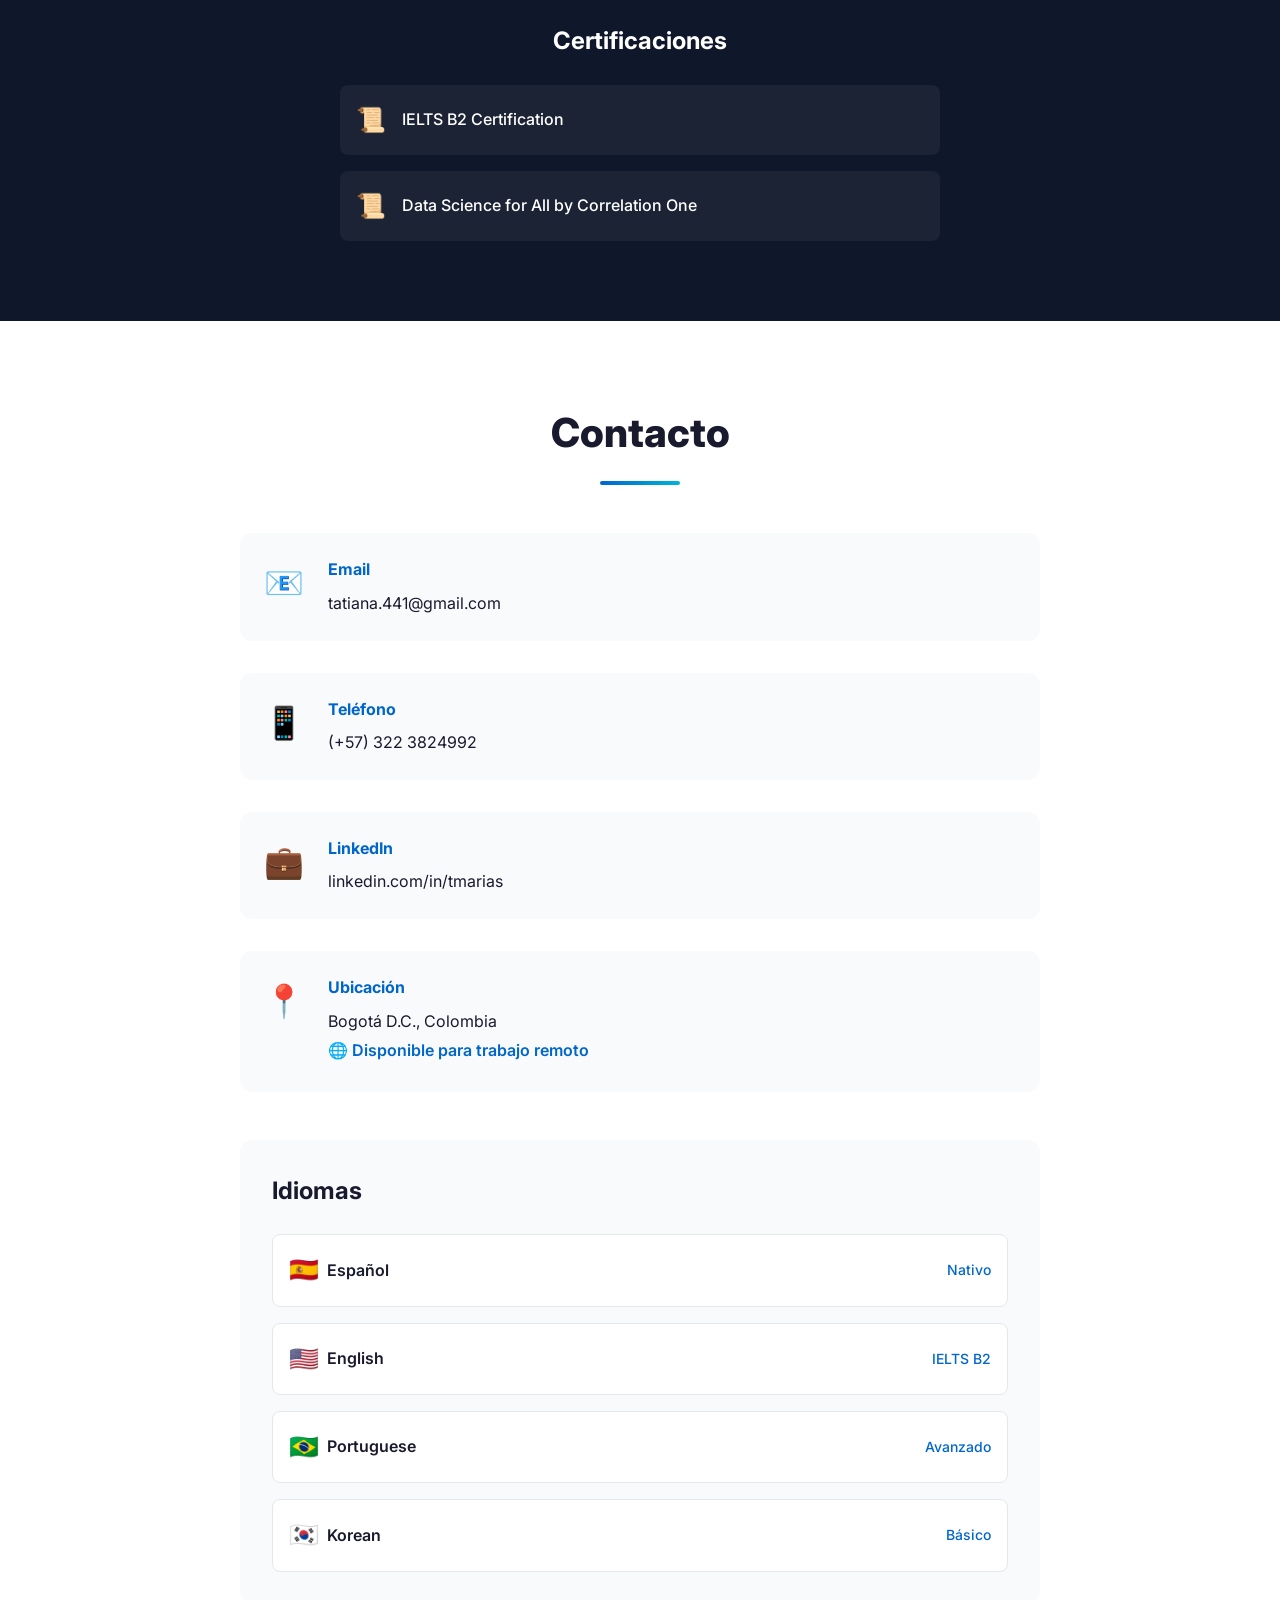
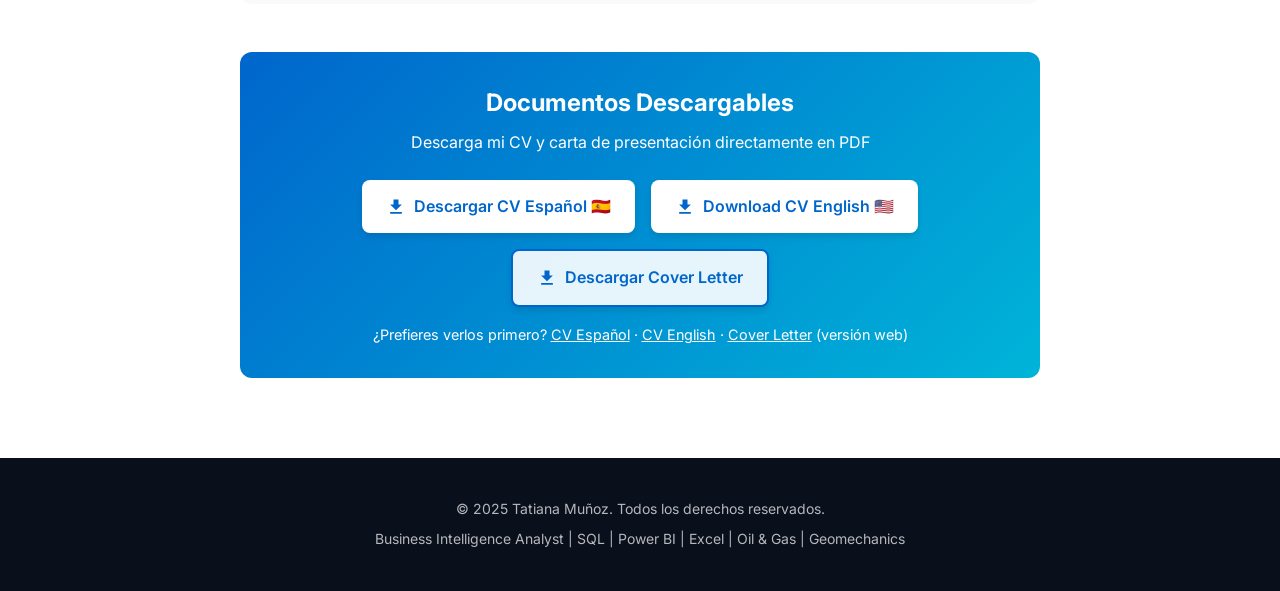
==== commit d6a19964: "Add real PDF download buttons for CV and cover letter Generates static PDFs from the existing CV/cov" ====
--- a/index.html
+++ b/index.html
@@ -653,27 +653,32 @@
 
                 <div class="contact-documents">
                     <h3>Documentos Descargables</h3>
-                    <p style="color: var(--text-light); margin-bottom: 1.5rem;">Accede a mi CV y carta de presentación en formato web (puedes guardarlos como PDF con Ctrl+P)</p>
+                    <p style="color: var(--text-light); margin-bottom: 1.5rem;">Descarga mi CV y carta de presentación directamente en PDF</p>
                     <div class="document-buttons">
-                        <a href="CV_Tatiana_Munoz_BI_Analyst.html" target="_blank" class="btn btn-primary">
+                        <a href="CV_Tatiana_Munoz_BI_Analyst.pdf" download class="btn btn-primary">
                             <svg width="20" height="20" viewBox="0 0 24 24" fill="currentColor" style="margin-right: 8px;">
-                                <path d="M14 2H6c-1.1 0-1.99.9-1.99 2L4 20c0 1.1.89 2 1.99 2H18c1.1 0 2-.9 2-2V8l-6-6zm2 16H8v-2h8v2zm0-4H8v-2h8v2zm-3-5V3.5L18.5 9H13z"/>
+                                <path d="M19 9h-4V3H9v6H5l7 7 7-7zM5 18v2h14v-2H5z"/>
                             </svg>
-                            CV Español 🇪🇸
+                            Descargar CV Español 🇪🇸
                         </a>
-                        <a href="CV_Tatiana_Munoz_BI_Analyst_EN.html" target="_blank" class="btn btn-primary">
+                        <a href="CV_Tatiana_Munoz_BI_Analyst_EN.pdf" download class="btn btn-primary">
                             <svg width="20" height="20" viewBox="0 0 24 24" fill="currentColor" style="margin-right: 8px;">
-                                <path d="M14 2H6c-1.1 0-1.99.9-1.99 2L4 20c0 1.1.89 2 1.99 2H18c1.1 0 2-.9 2-2V8l-6-6zm2 16H8v-2h8v2zm0-4H8v-2h8v2zm-3-5V3.5L18.5 9H13z"/>
+                                <path d="M19 9h-4V3H9v6H5l7 7 7-7zM5 18v2h14v-2H5z"/>
                             </svg>
-                            CV English 🇺🇸
+                            Download CV English 🇺🇸
                         </a>
-                        <a href="cover-letter.html" target="_blank" class="btn btn-secondary">
+                        <a href="cover-letter.pdf" download class="btn btn-secondary">
                             <svg width="20" height="20" viewBox="0 0 24 24" fill="currentColor" style="margin-right: 8px;">
-                                <path d="M20 4H4c-1.1 0-1.99.9-1.99 2L2 18c0 1.1.9 2 2 2h16c1.1 0 2-.9 2-2V6c0-1.1-.9-2-2-2zm0 4l-8 5-8-5V6l8 5 8-5v2z"/>
+                                <path d="M19 9h-4V3H9v6H5l7 7 7-7zM5 18v2h14v-2H5z"/>
                             </svg>
-                            Cover Letter
+                            Descargar Cover Letter
                         </a>
                     </div>
+                    <p style="color: var(--text-light); margin-top: 1rem; font-size: 0.9rem;">
+                        ¿Prefieres verlos primero? <a href="CV_Tatiana_Munoz_BI_Analyst.html" target="_blank">CV Español</a> ·
+                        <a href="CV_Tatiana_Munoz_BI_Analyst_EN.html" target="_blank">CV English</a> ·
+                        <a href="cover-letter.html" target="_blank">Cover Letter</a> (versión web)
+                    </p>
                 </div>
             </div>
         </div>
--- a/styles.css
+++ b/styles.css
@@ -1024,6 +1024,15 @@
     background-color: rgba(255, 255, 255, 0.9);
 }
 
+.contact-documents a:not(.btn) {
+    color: white;
+    text-decoration: underline;
+}
+
+.contact-documents a:not(.btn):hover {
+    color: rgba(255, 255, 255, 0.8);
+}
+
 /* Footer */
 .footer {
     background-color: #0A0F1C;
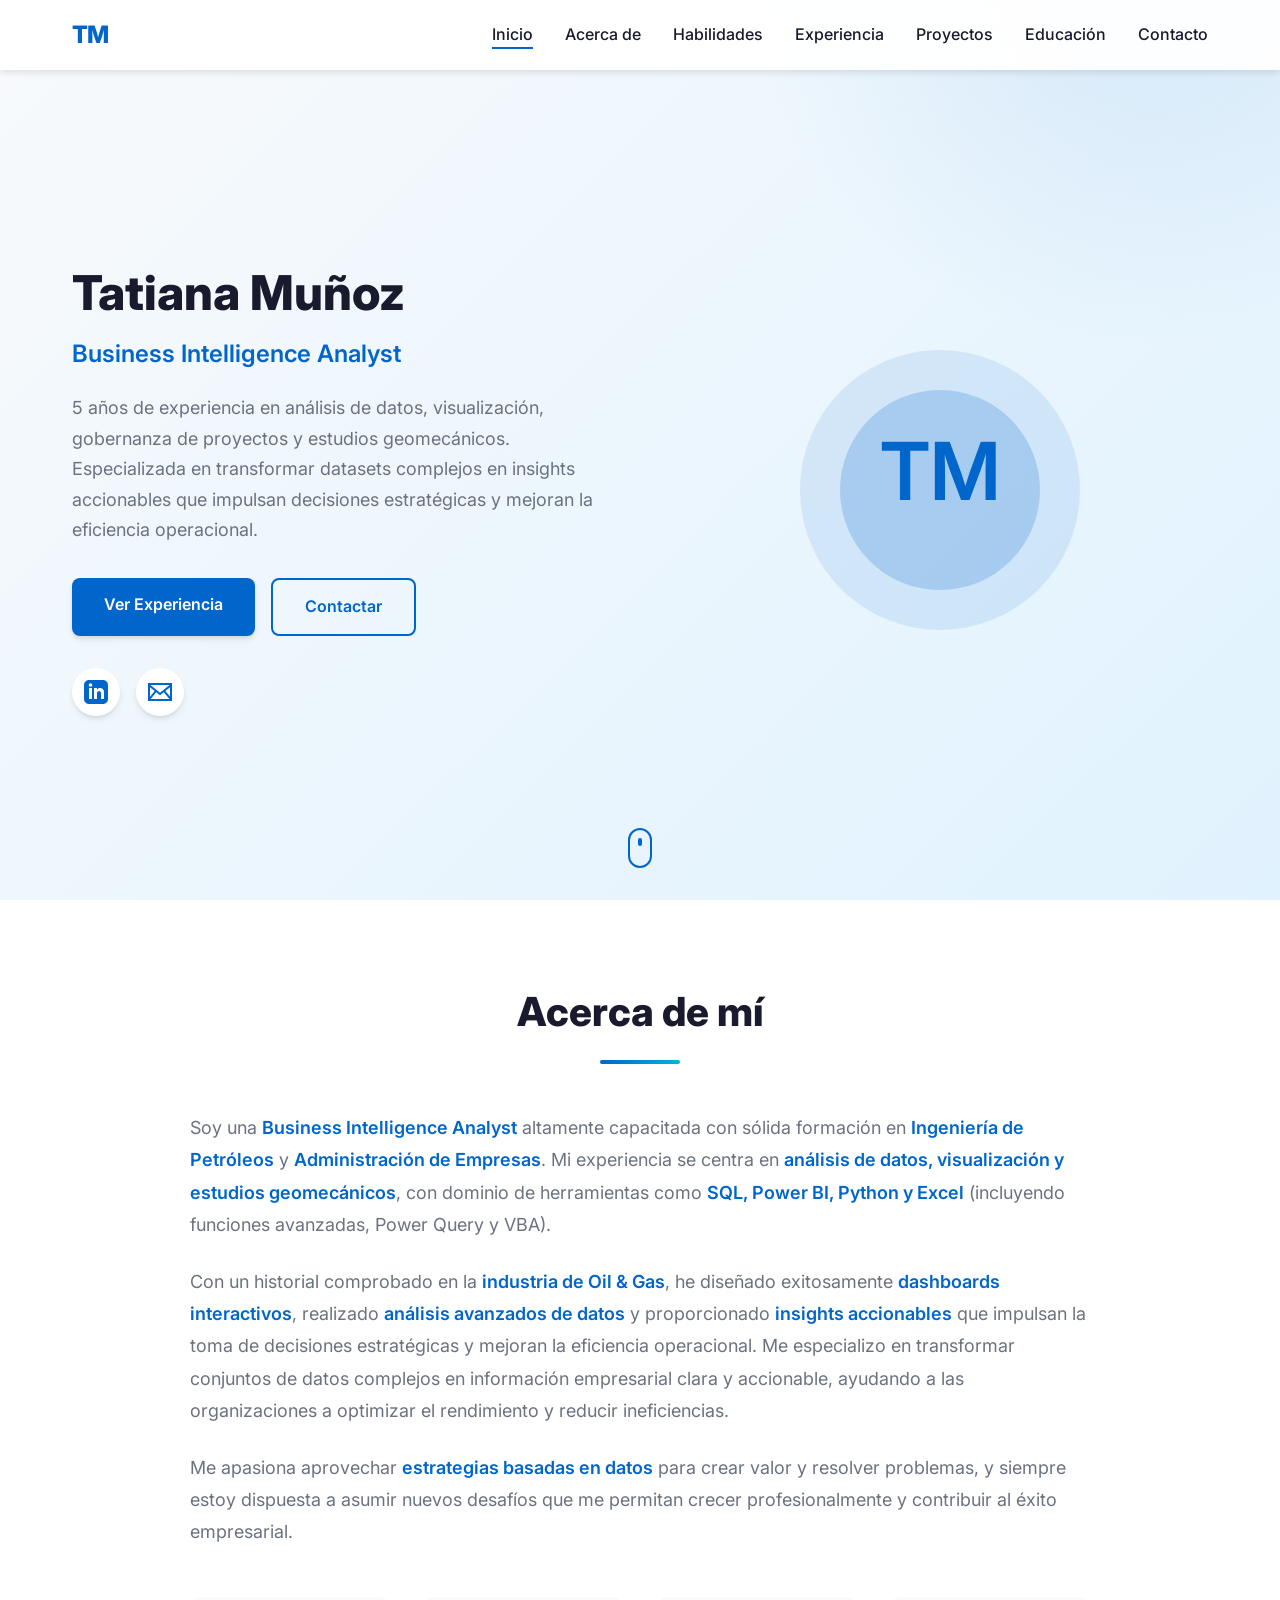
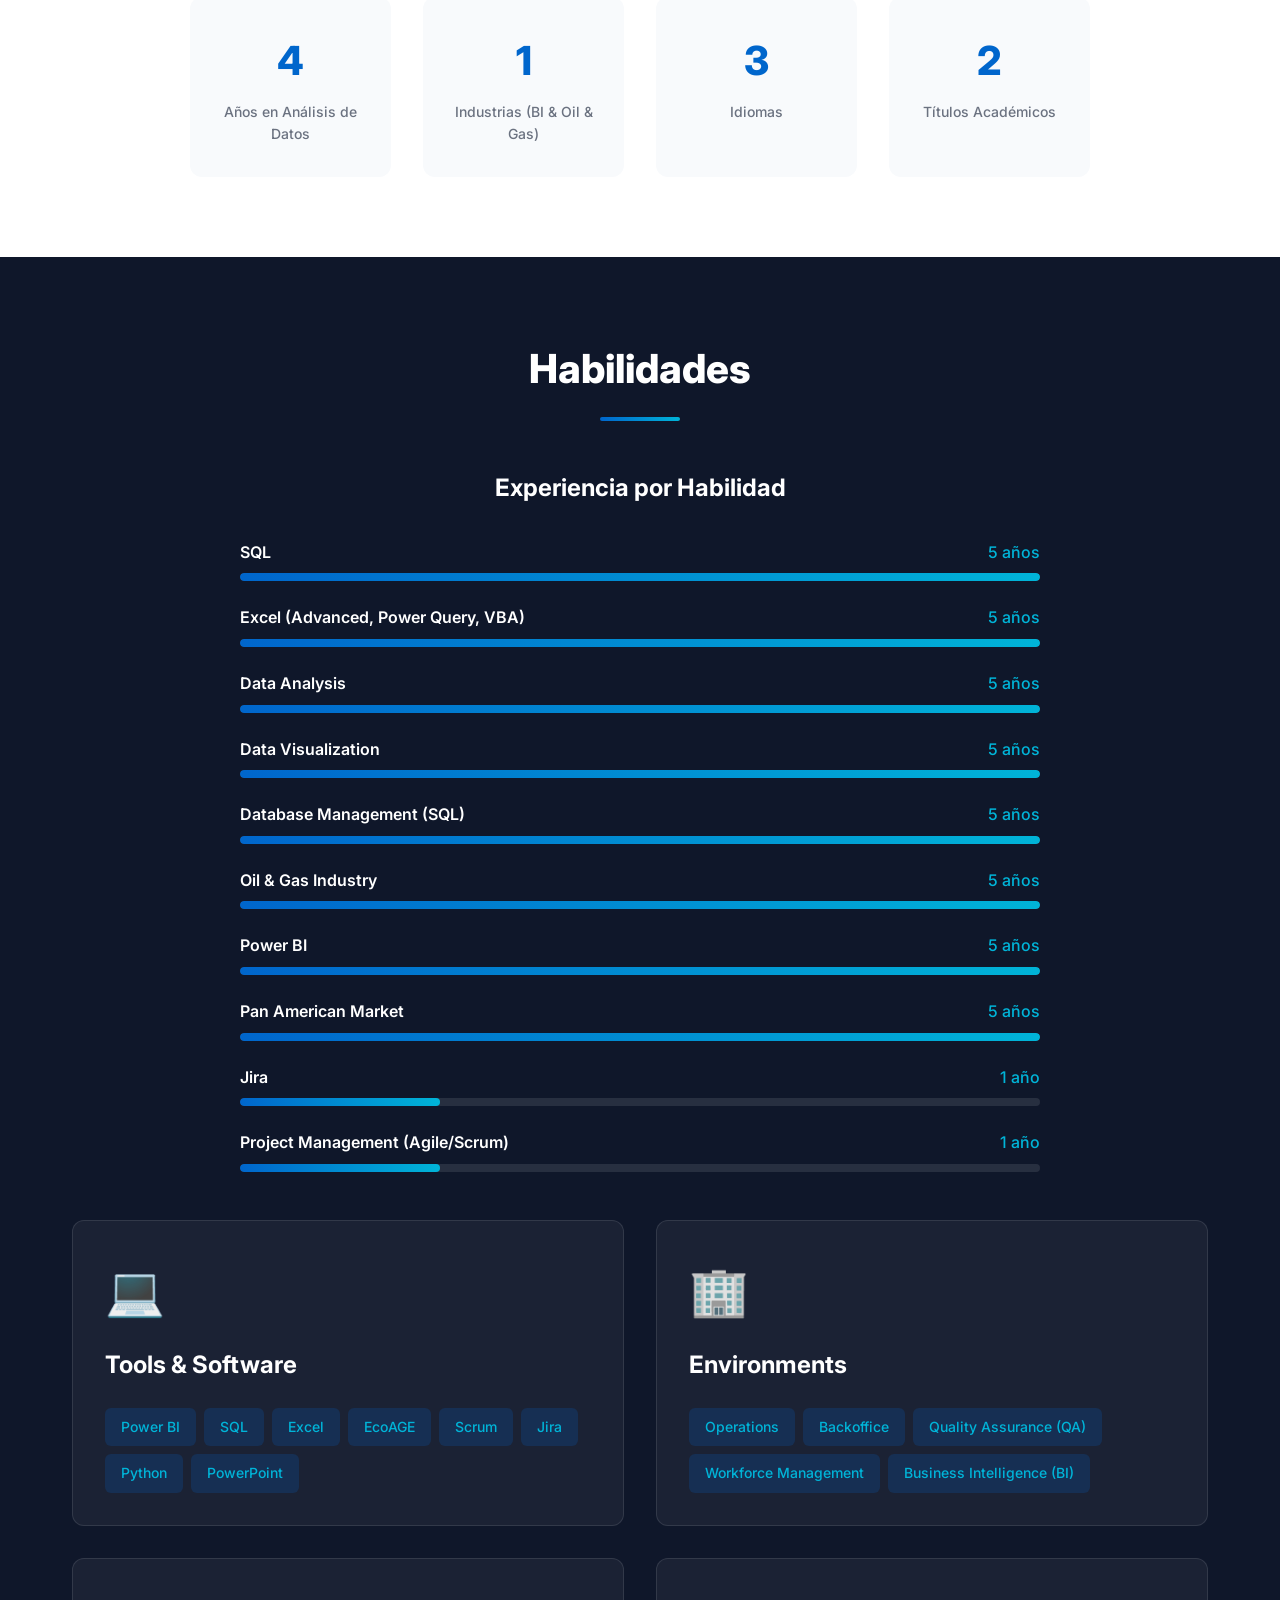
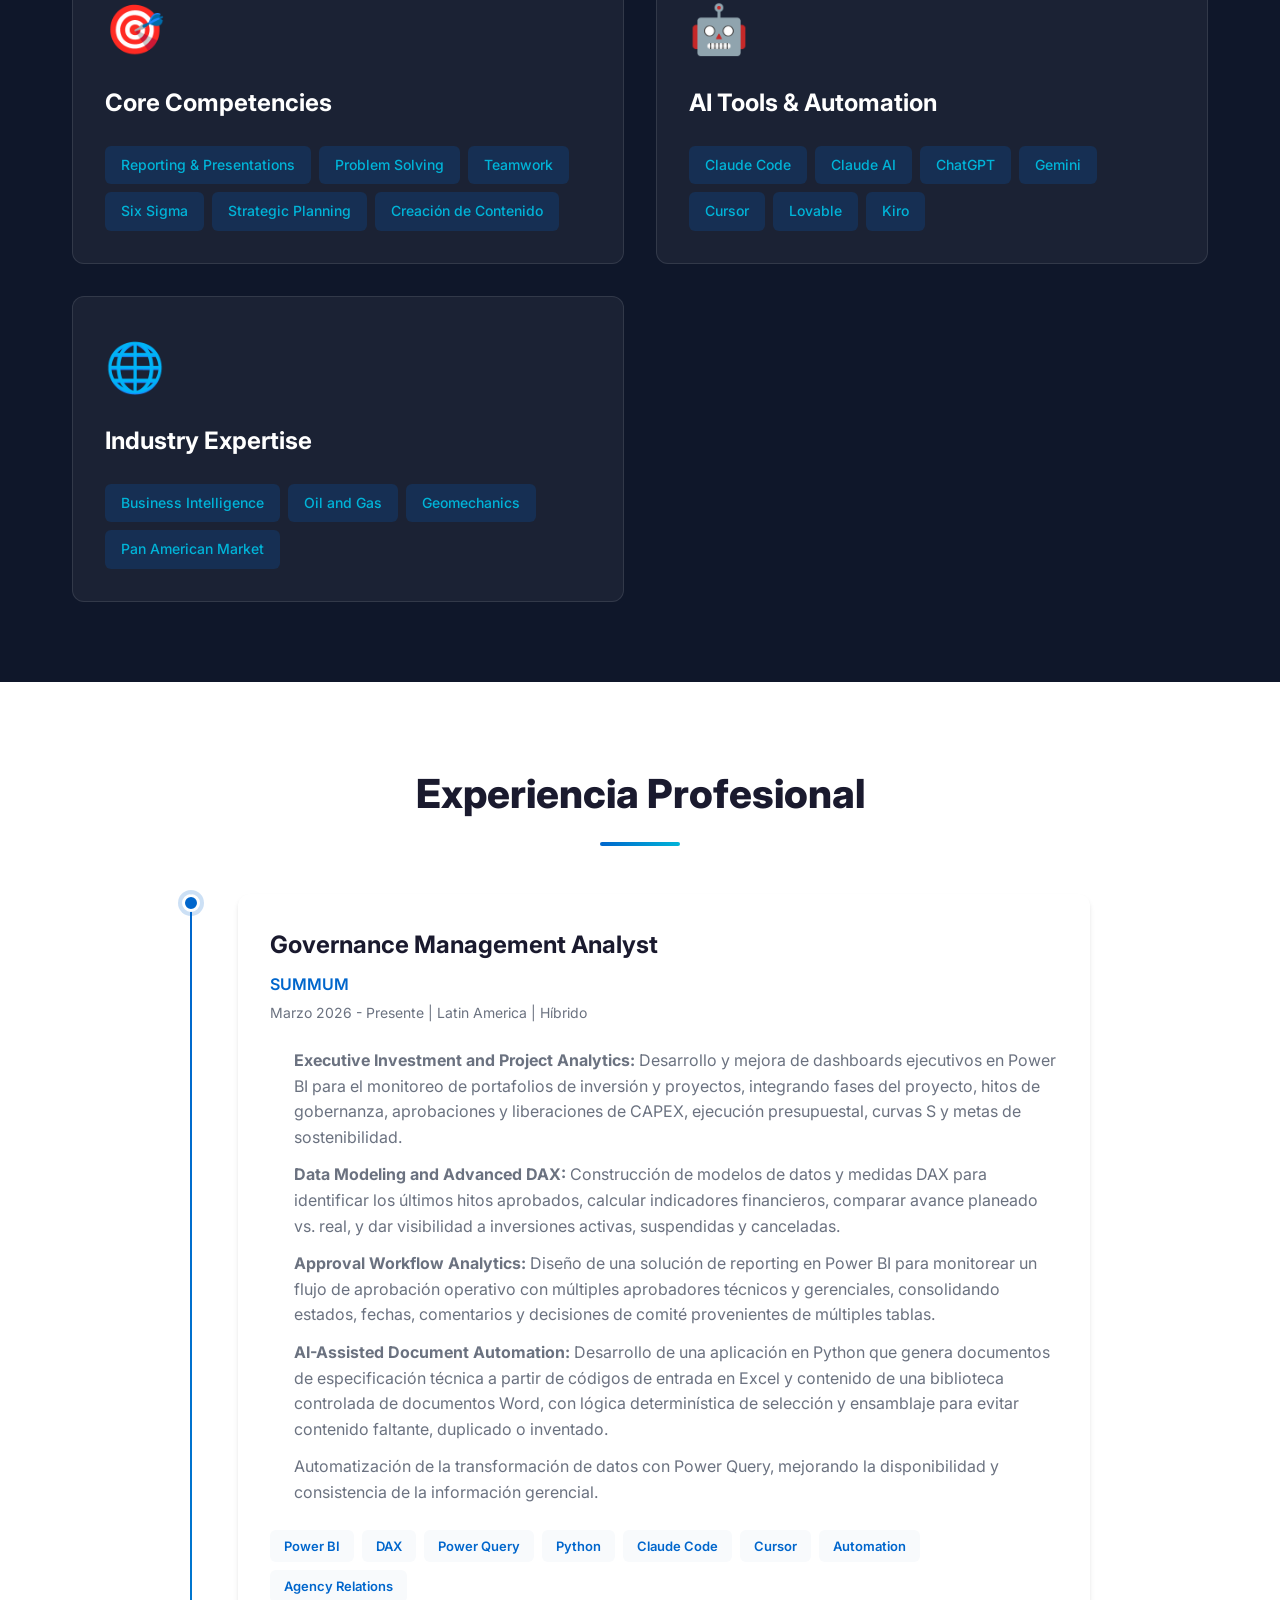
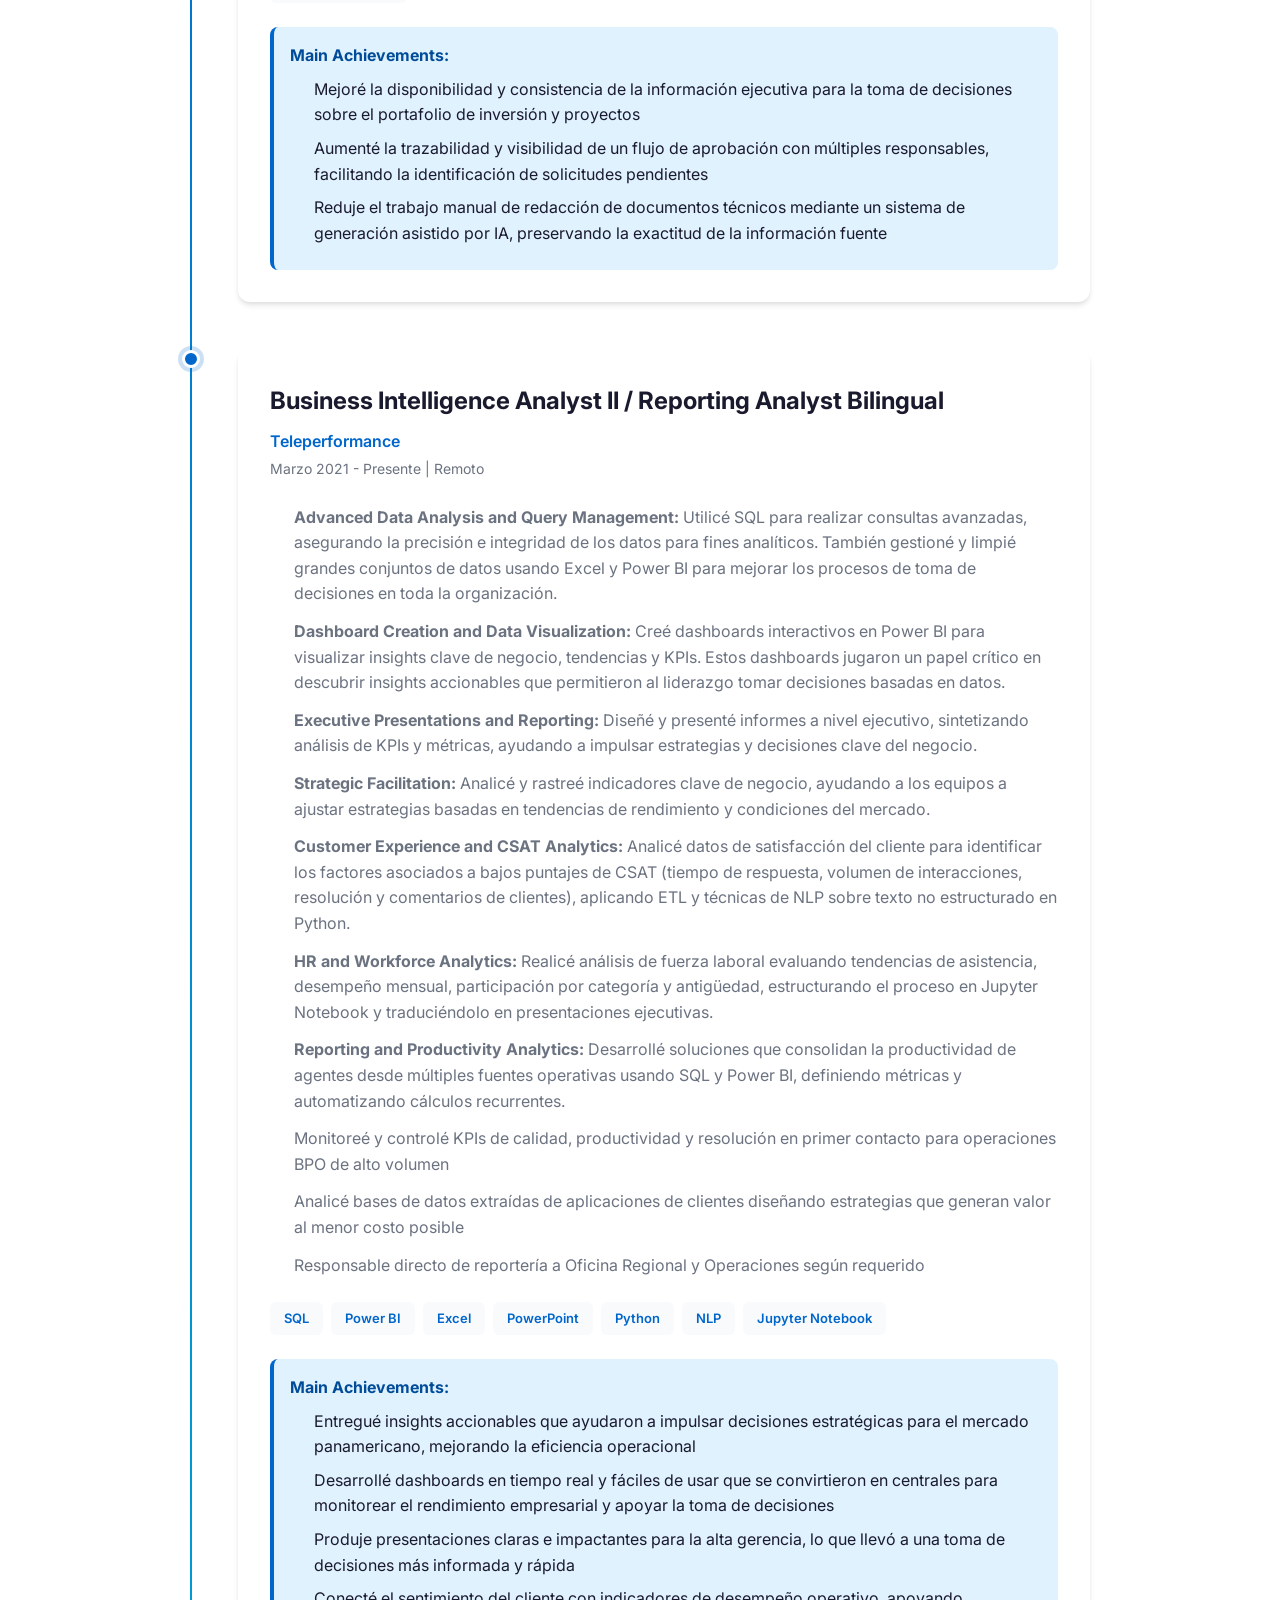
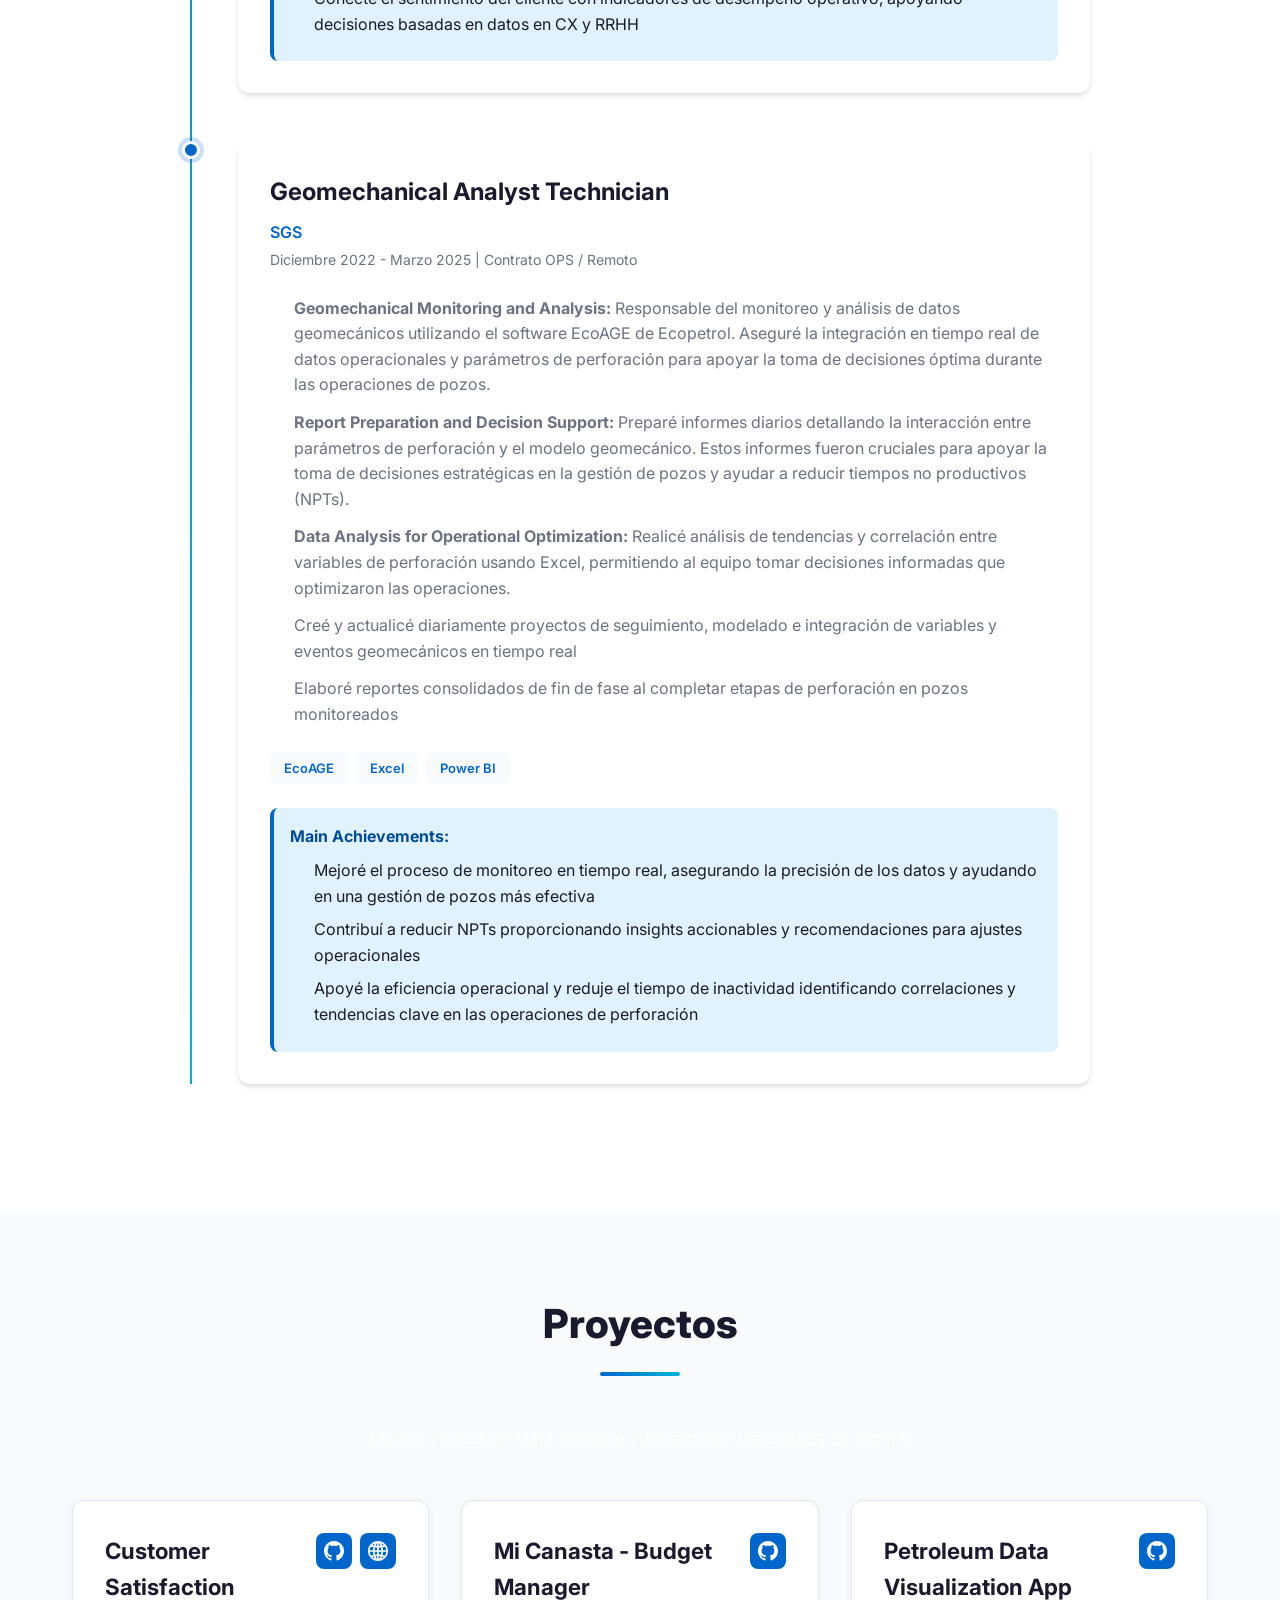
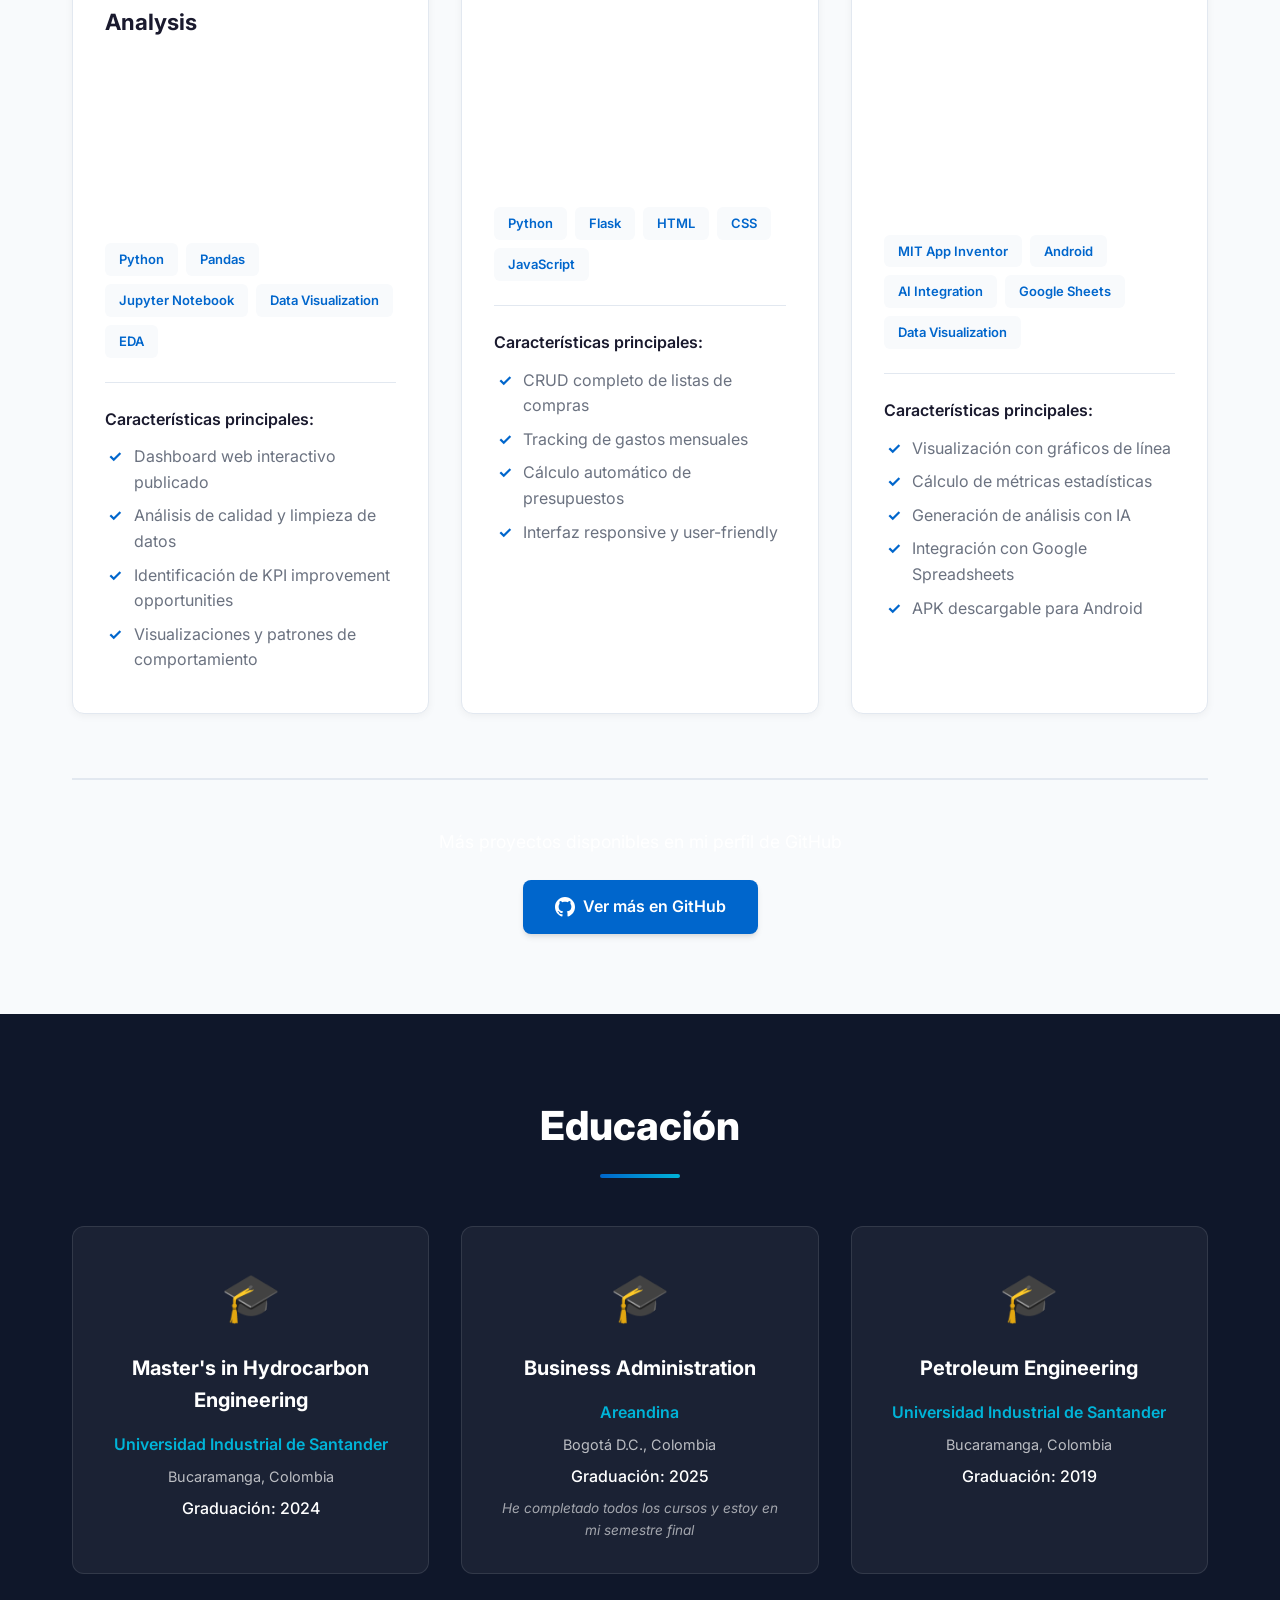
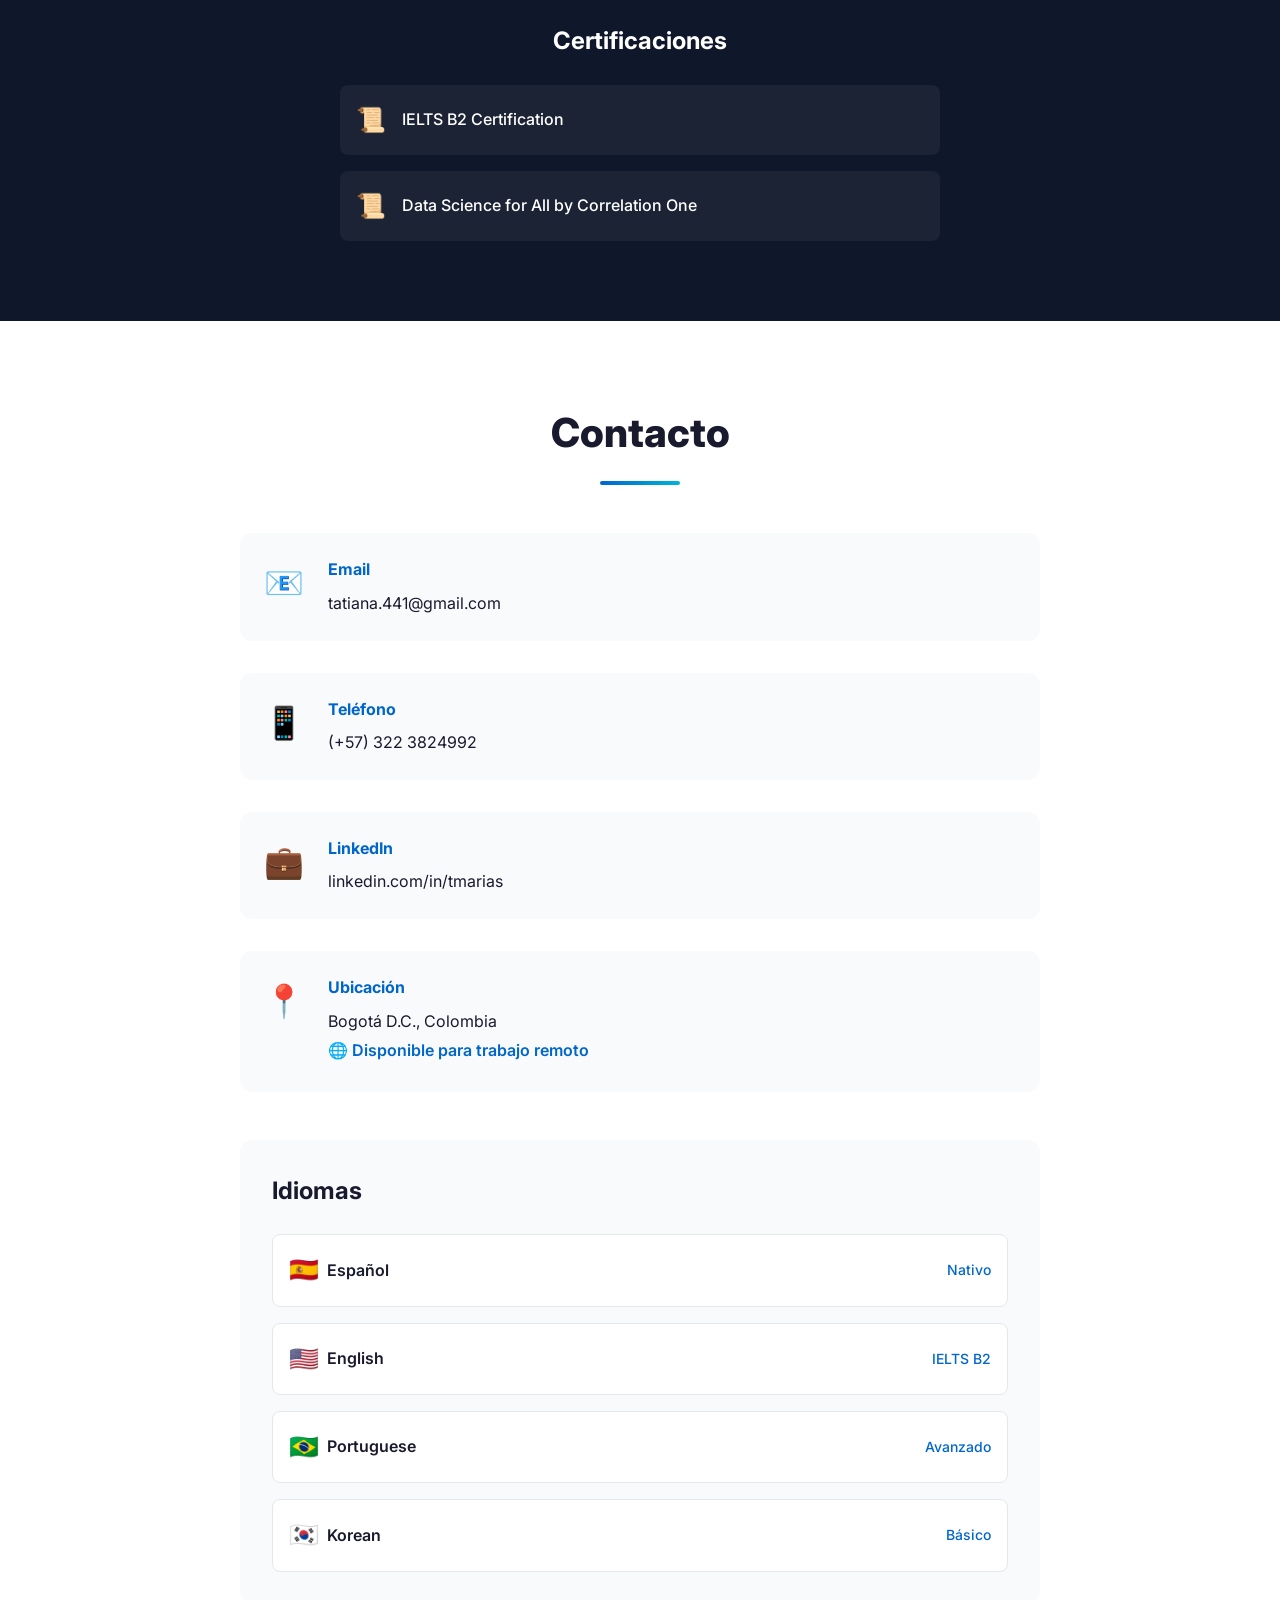
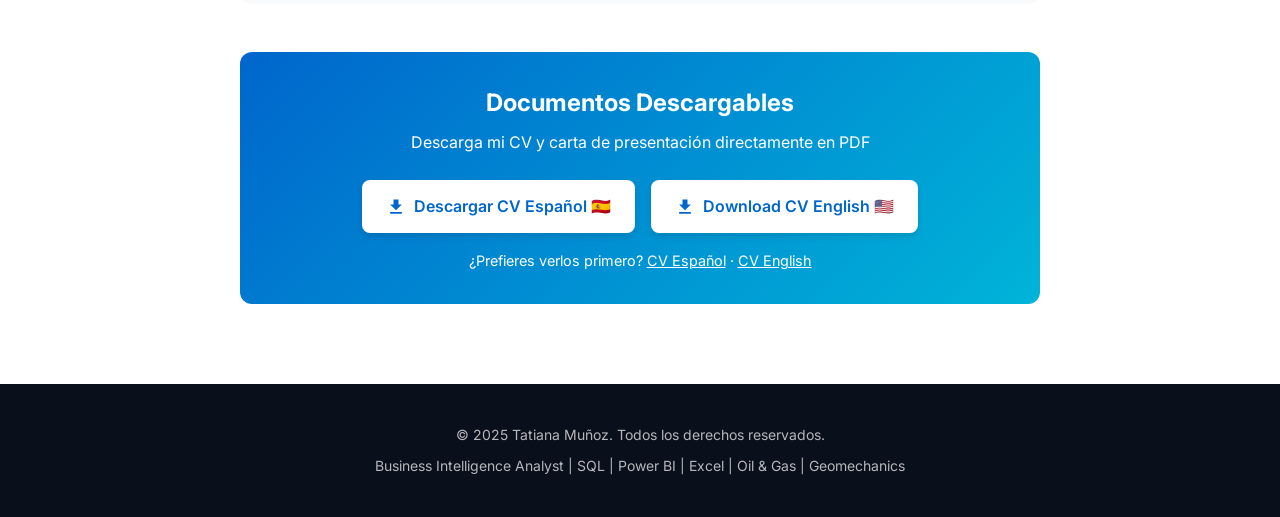
==== commit fdea70d3: "Hide Cover Letter option from the public portfolio panel The cover letter is a template Tatiana fill" ====
--- a/index.html
+++ b/index.html
@@ -667,17 +667,10 @@
                             </svg>
                             Download CV English 🇺🇸
                         </a>
-                        <a href="cover-letter.pdf" download class="btn btn-secondary">
-                            <svg width="20" height="20" viewBox="0 0 24 24" fill="currentColor" style="margin-right: 8px;">
-                                <path d="M19 9h-4V3H9v6H5l7 7 7-7zM5 18v2h14v-2H5z"/>
-                            </svg>
-                            Descargar Cover Letter
-                        </a>
                     </div>
                     <p style="color: var(--text-light); margin-top: 1rem; font-size: 0.9rem;">
                         ¿Prefieres verlos primero? <a href="CV_Tatiana_Munoz_BI_Analyst.html" target="_blank">CV Español</a> ·
-                        <a href="CV_Tatiana_Munoz_BI_Analyst_EN.html" target="_blank">CV English</a> ·
-                        <a href="cover-letter.html" target="_blank">Cover Letter</a> (versión web)
+                        <a href="CV_Tatiana_Munoz_BI_Analyst_EN.html" target="_blank">CV English</a>
                     </p>
                 </div>
             </div>
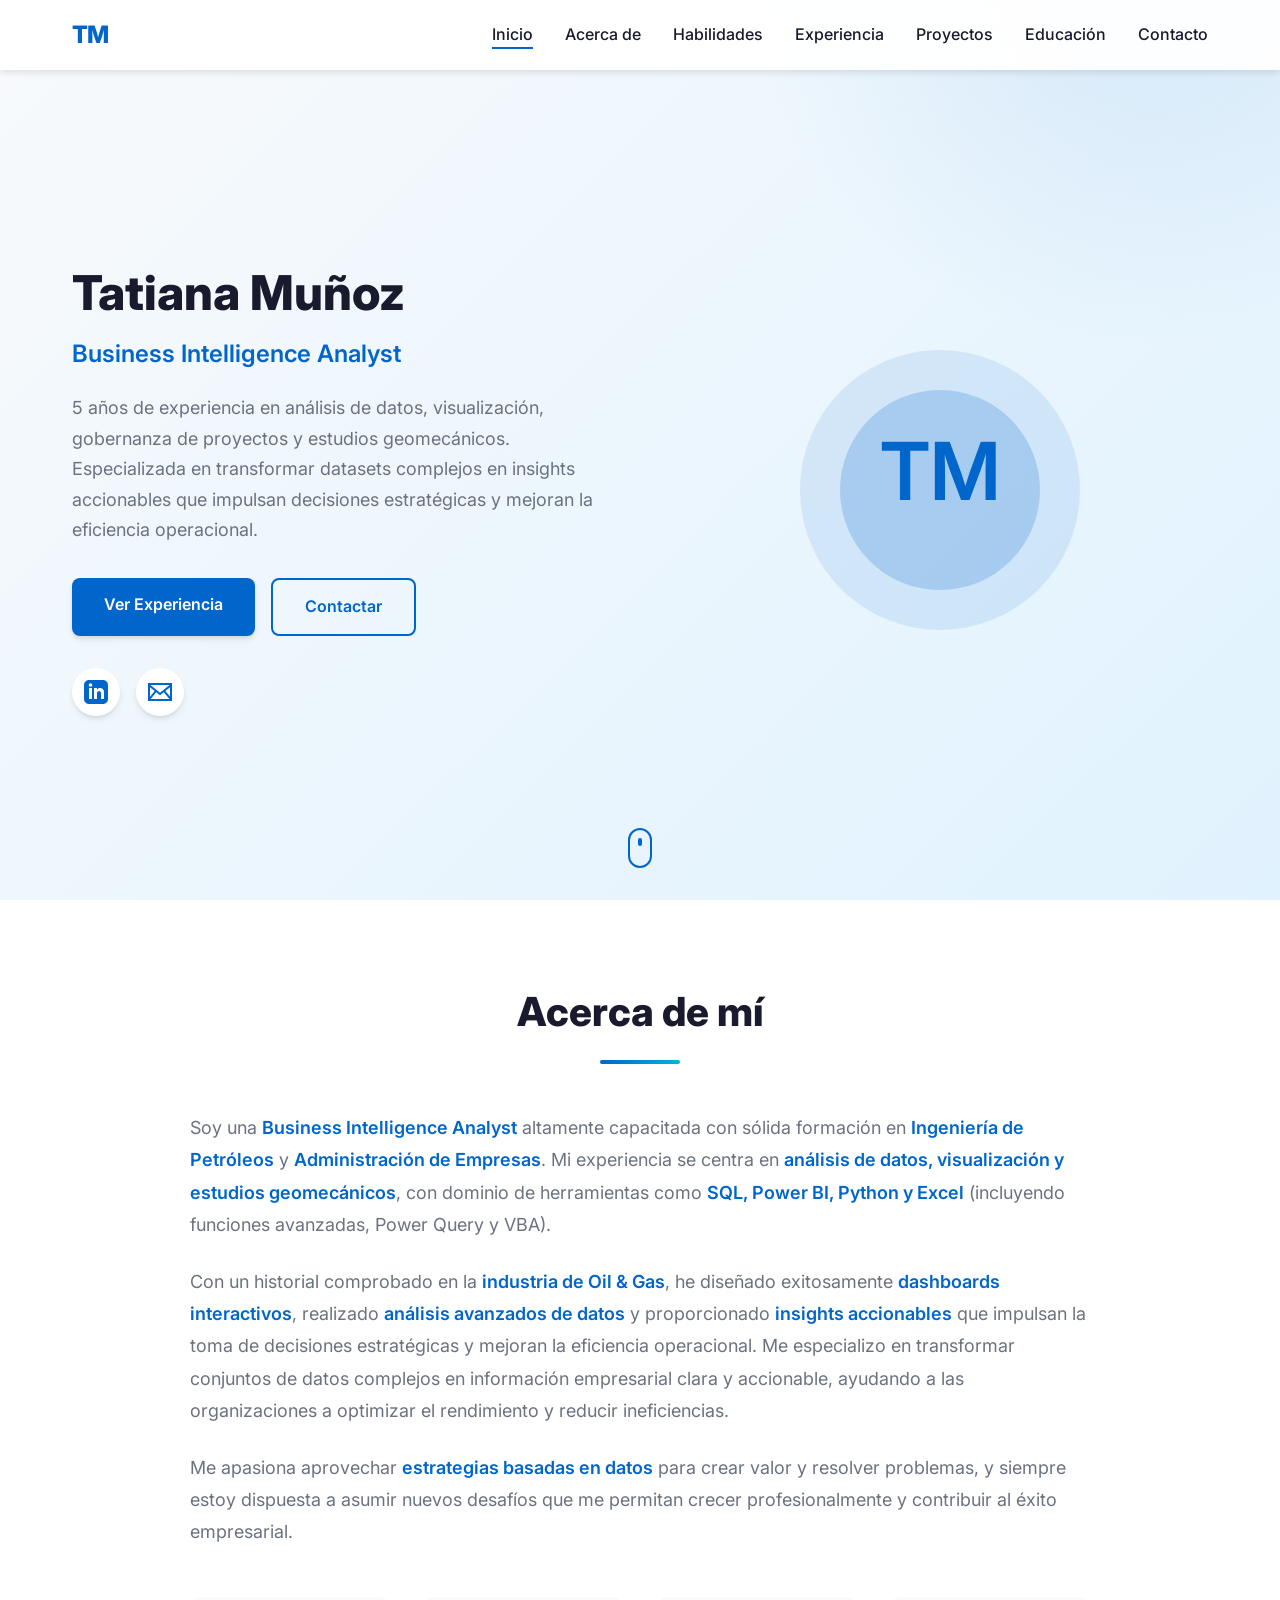
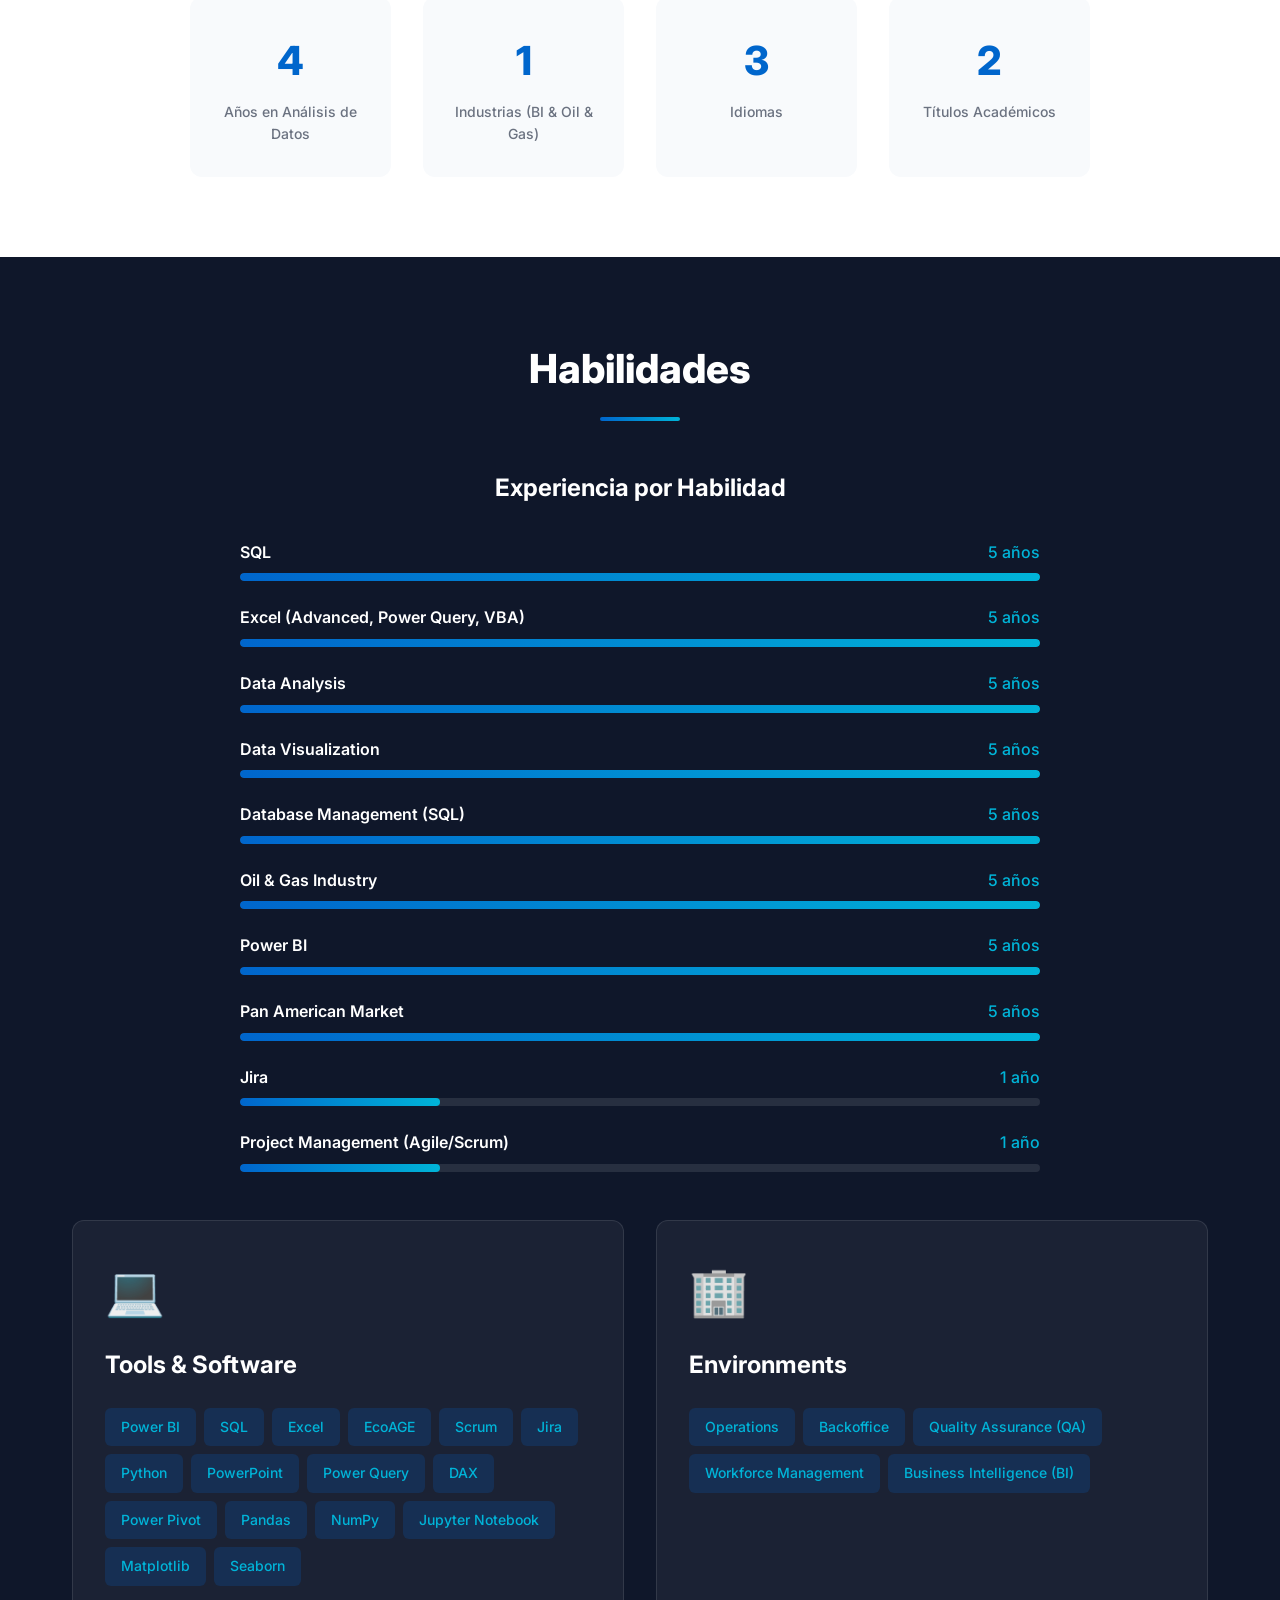
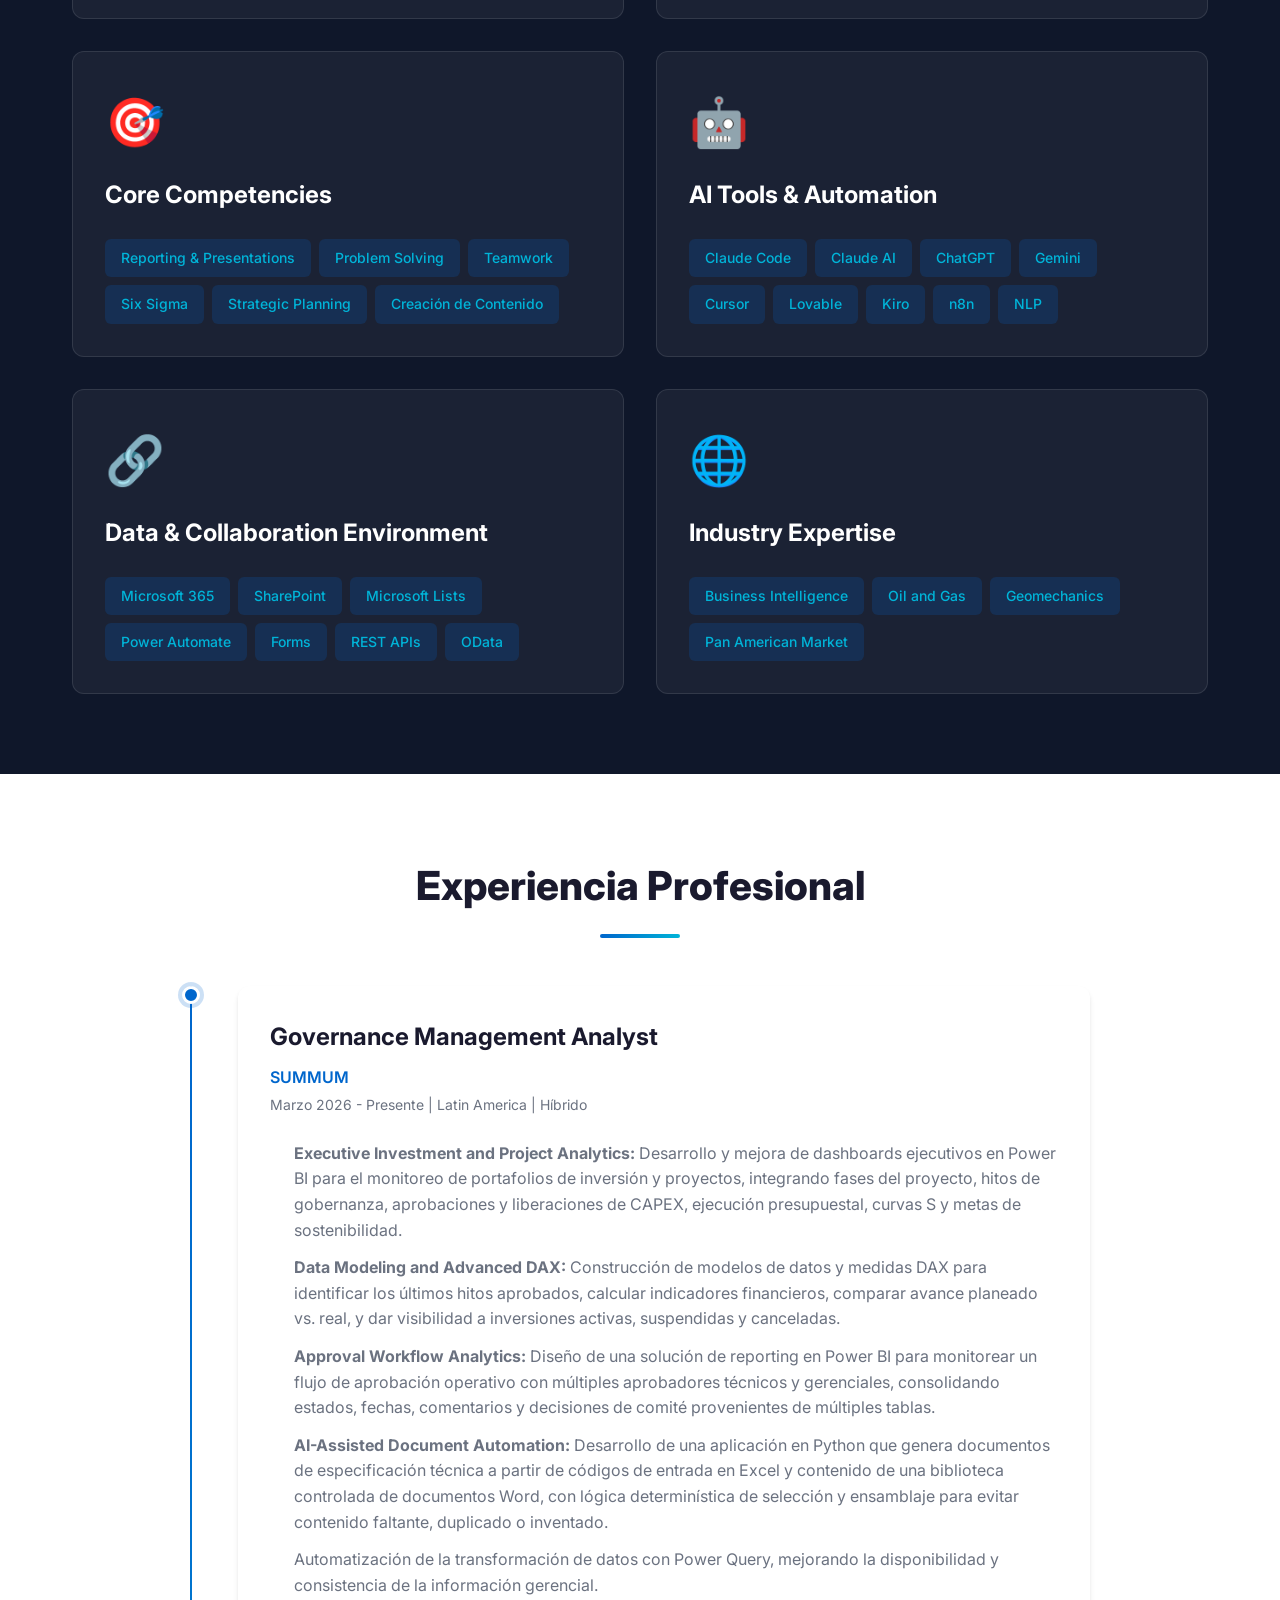
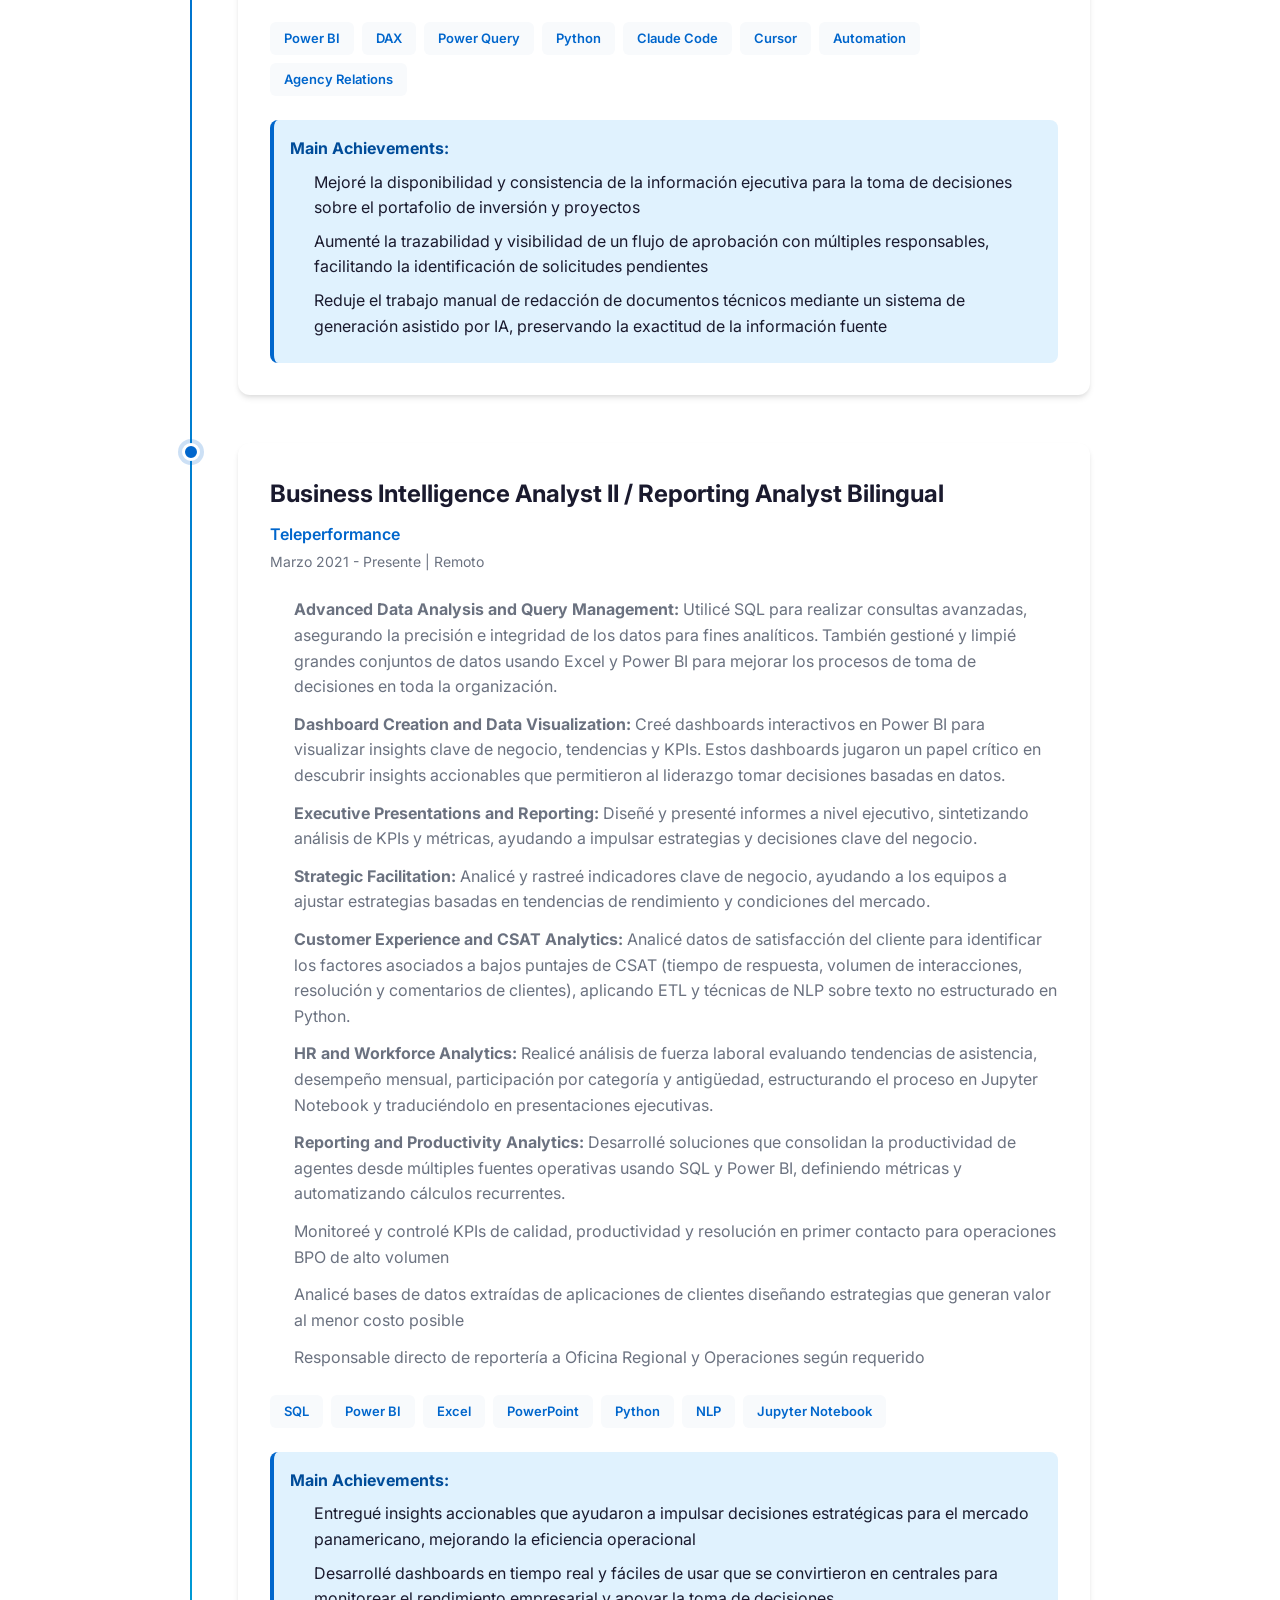
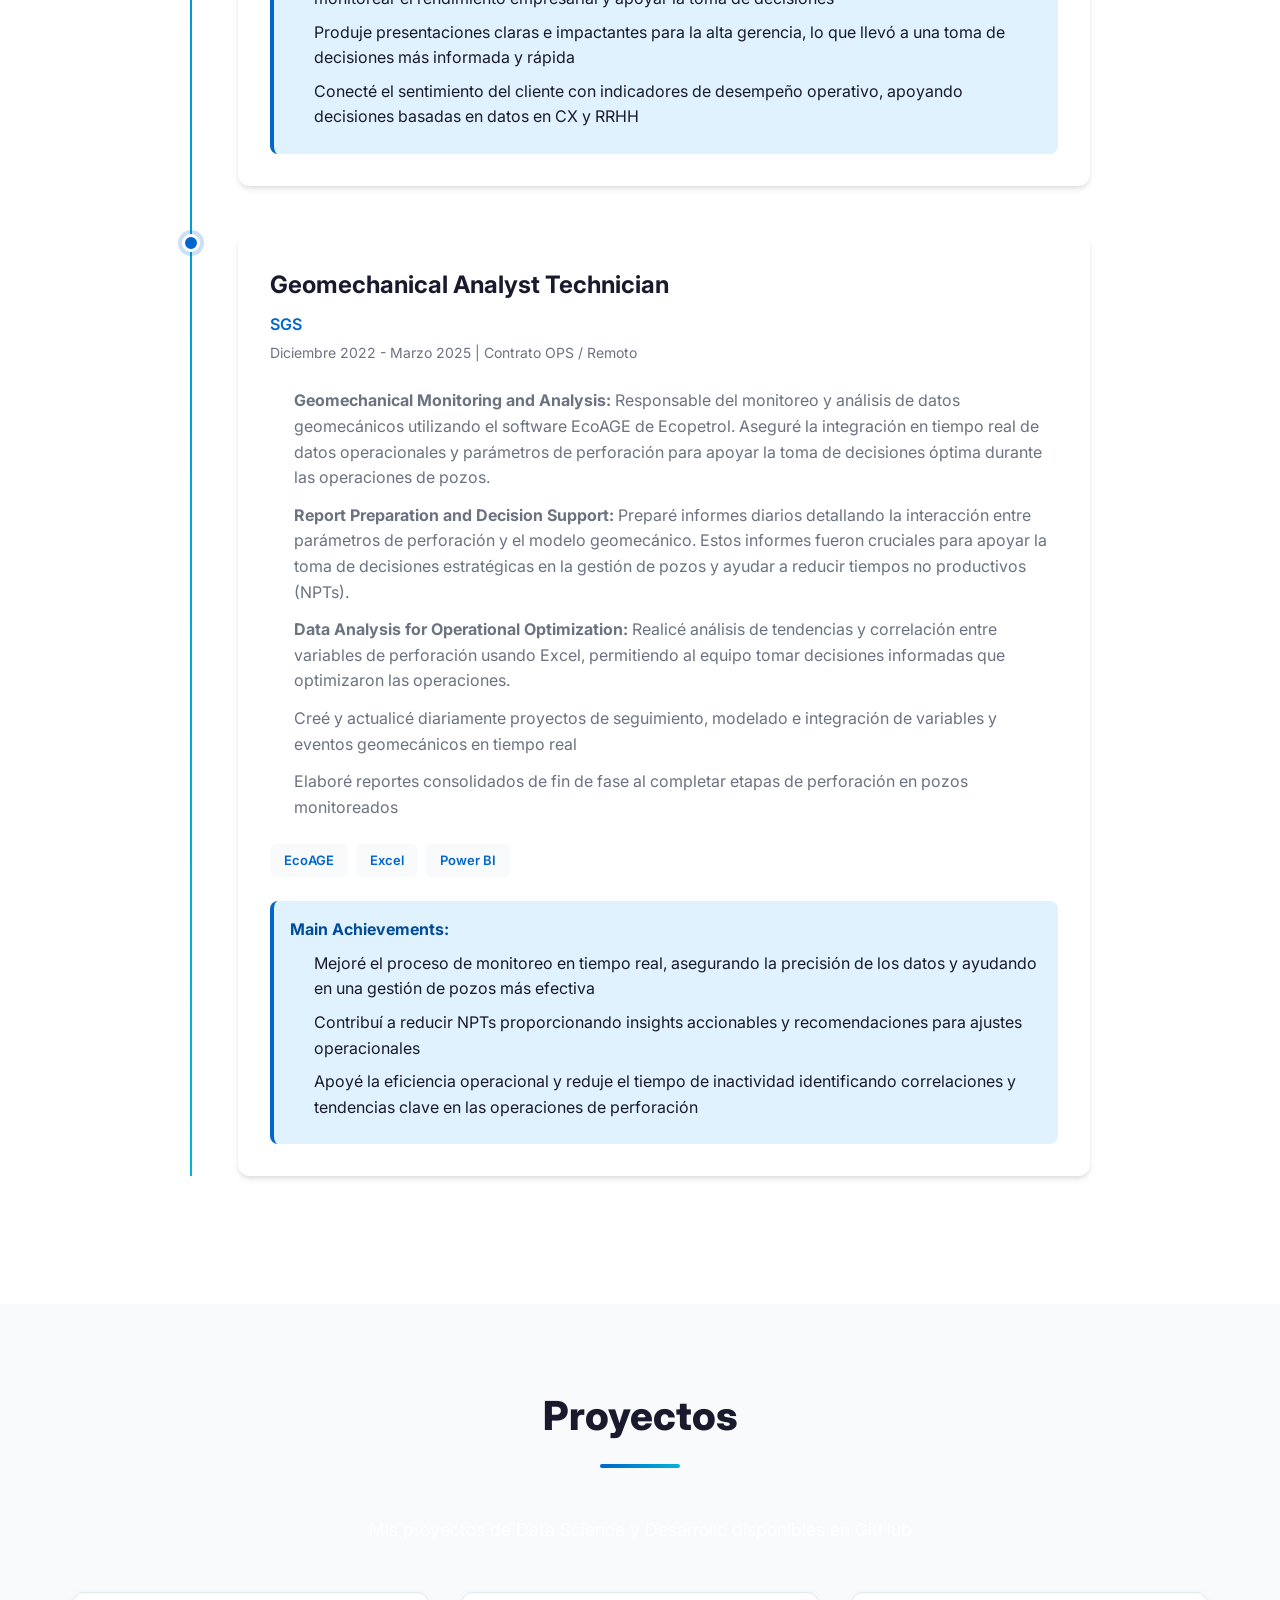
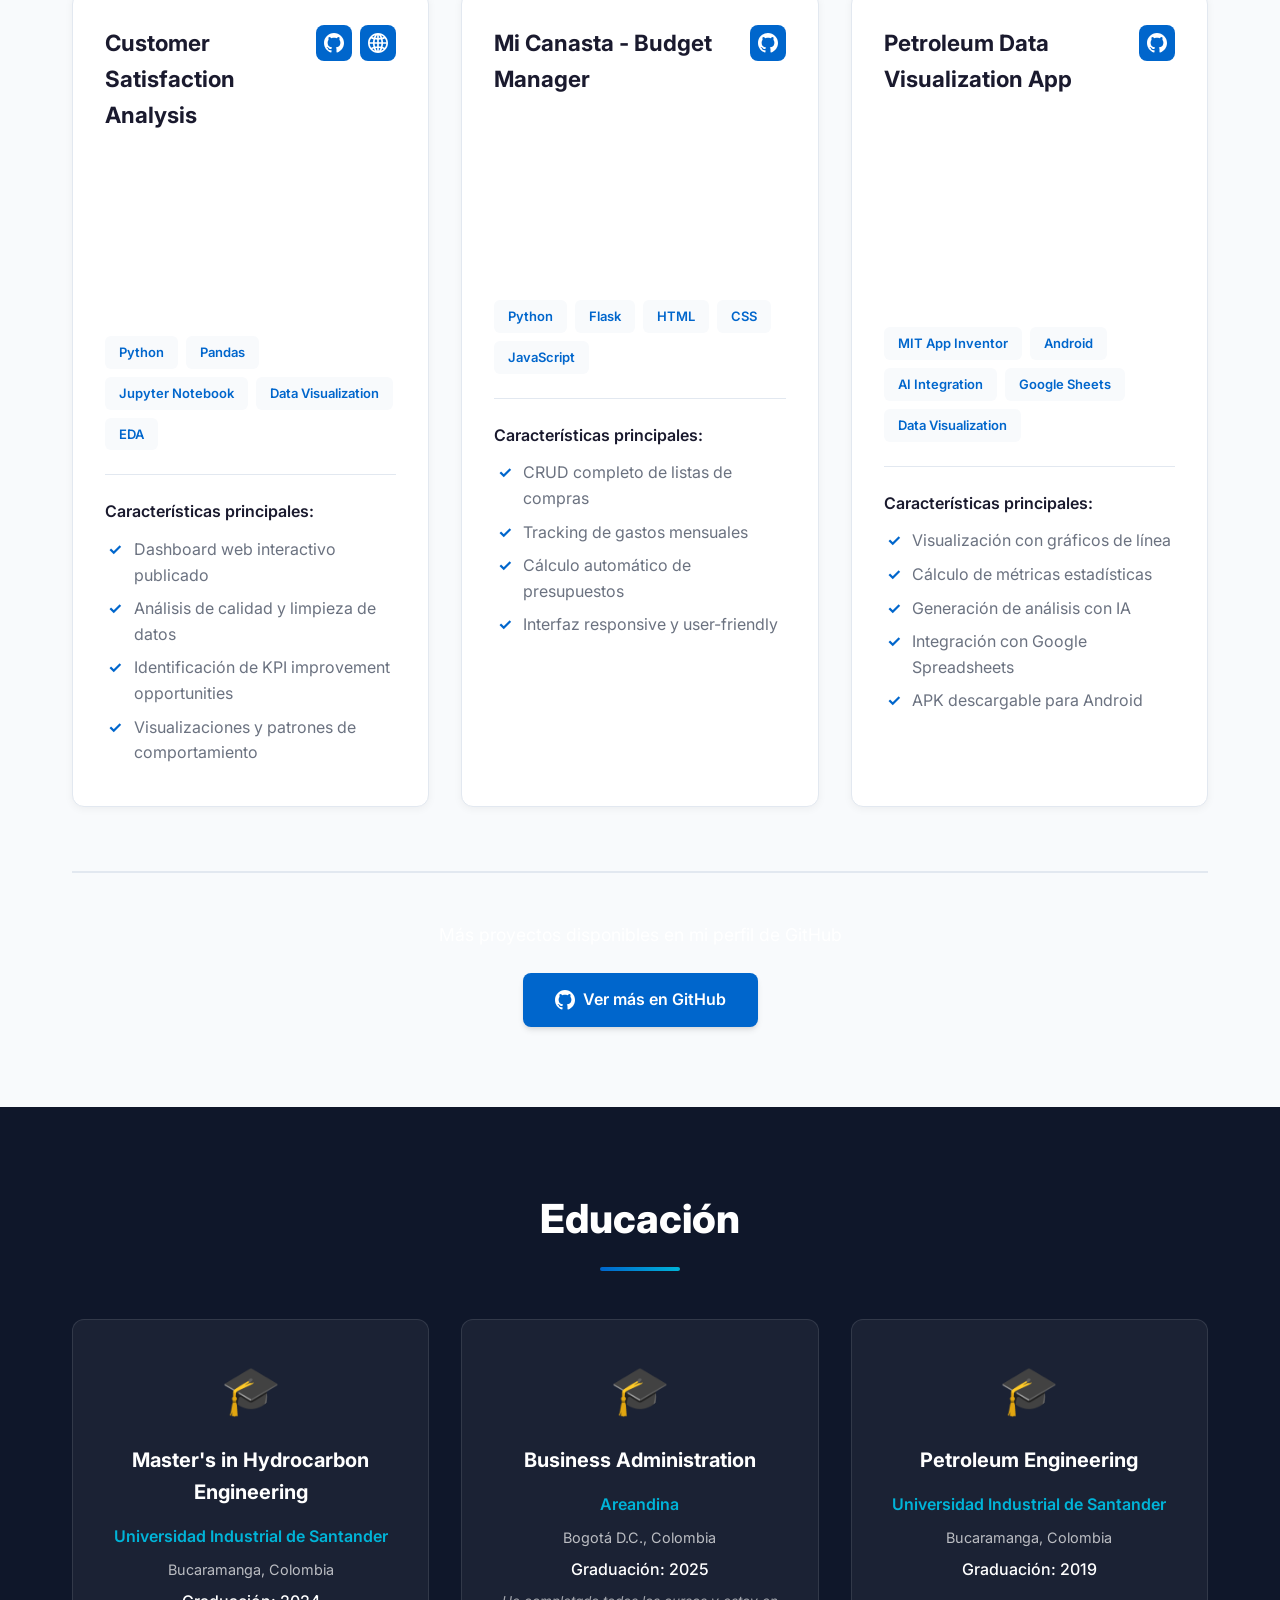
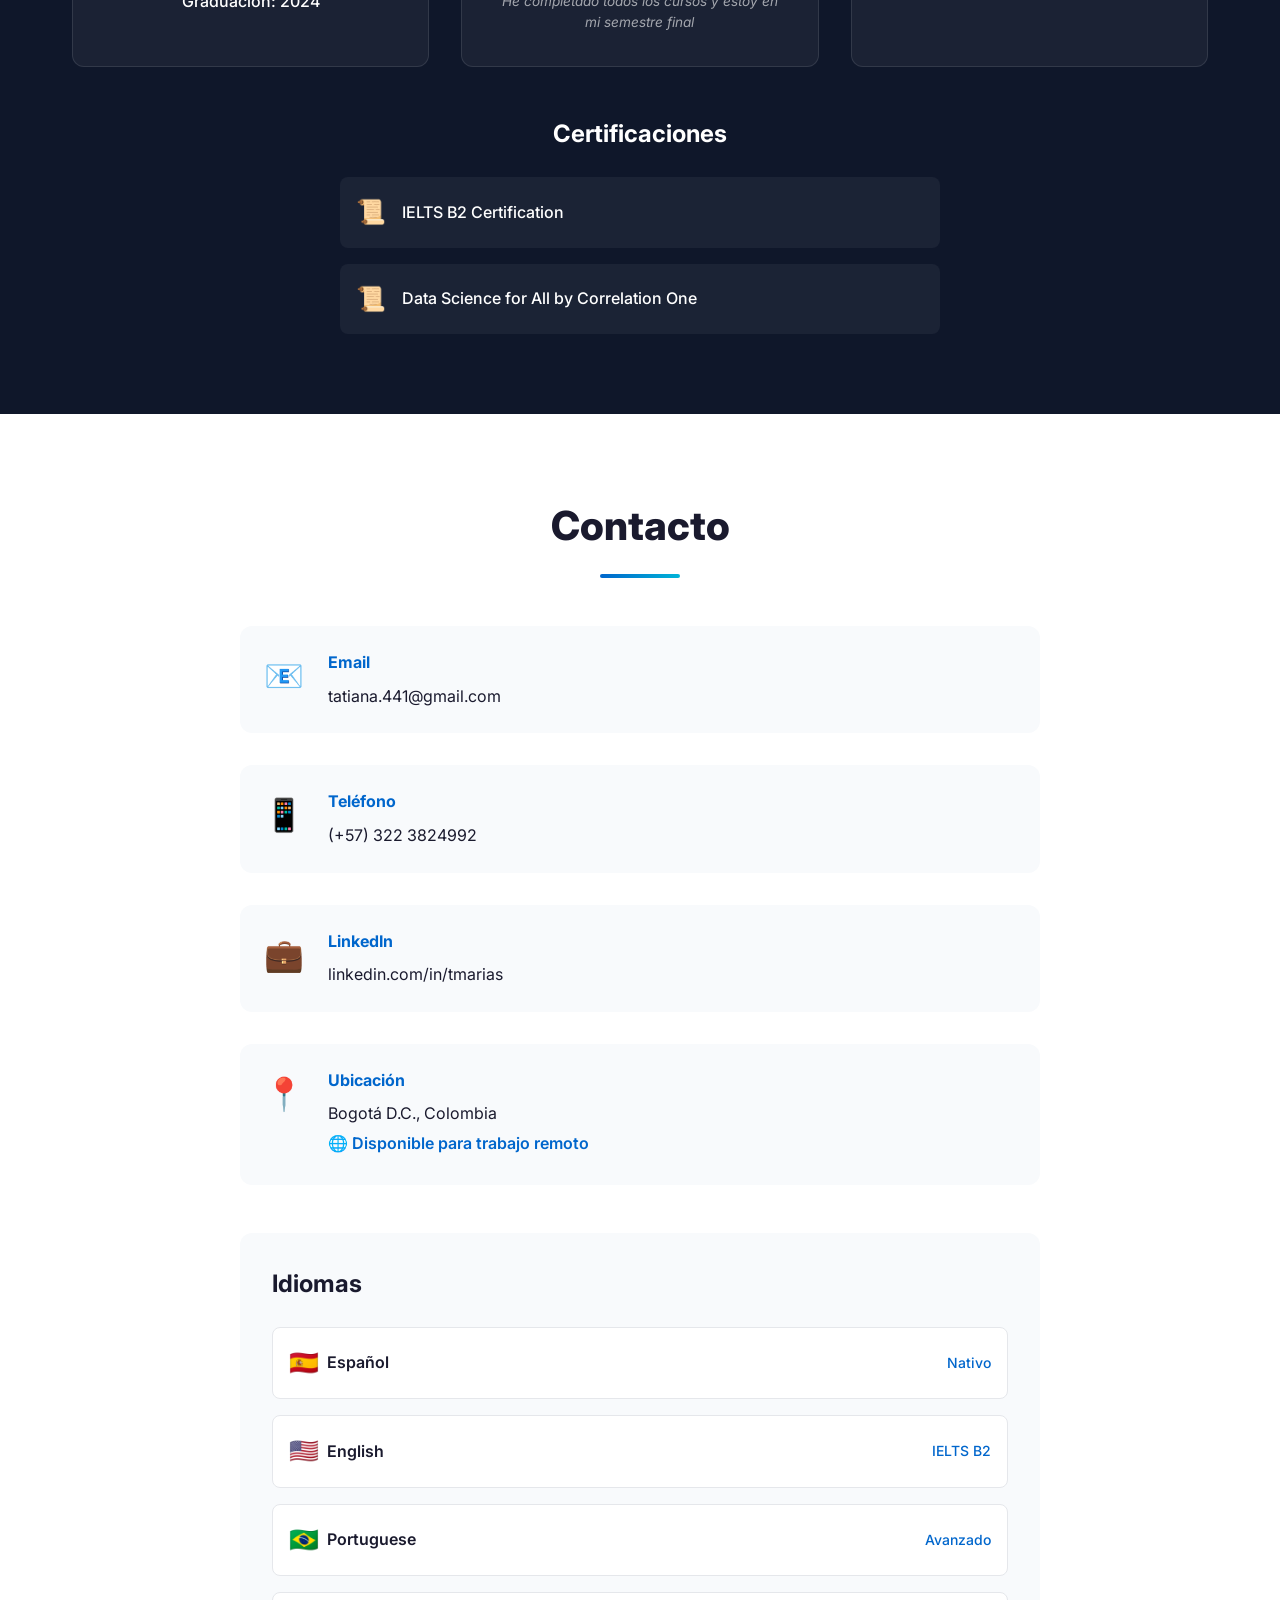
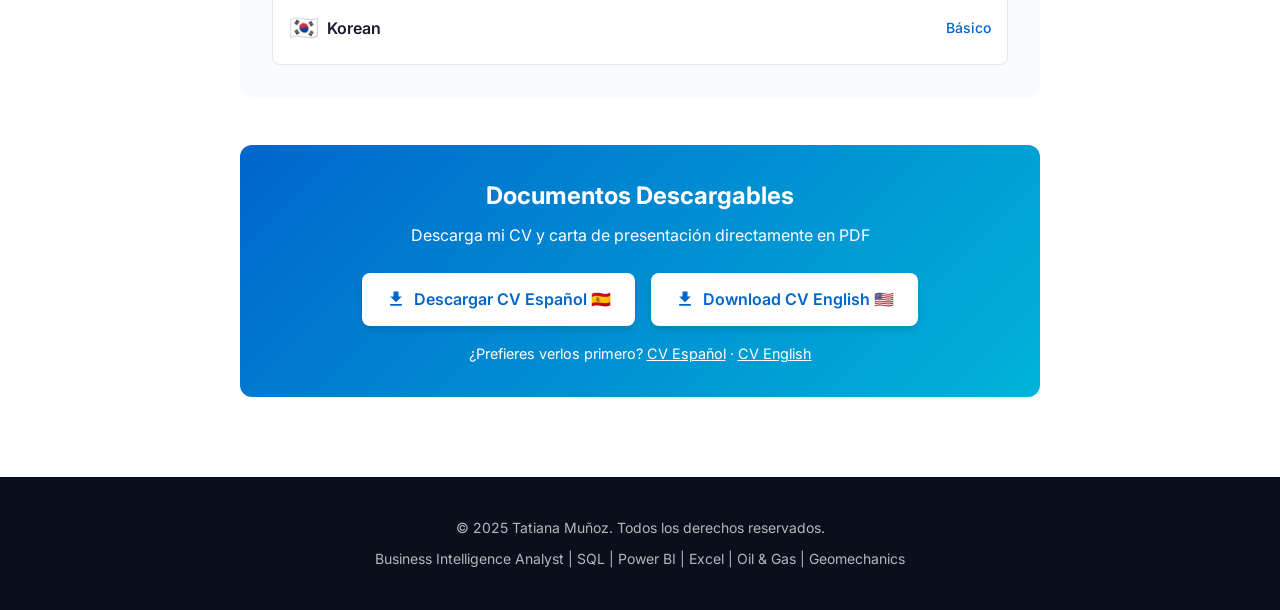
==== commit 0904e50b: "Fill in missing tools from the 2026 profile doc across portfolio and CVs Power Query, DAX, Power Piv" ====
--- a/index.html
+++ b/index.html
@@ -241,6 +241,14 @@
                         <span class="tag">Jira</span>
                         <span class="tag">Python</span>
                         <span class="tag">PowerPoint</span>
+                        <span class="tag">Power Query</span>
+                        <span class="tag">DAX</span>
+                        <span class="tag">Power Pivot</span>
+                        <span class="tag">Pandas</span>
+                        <span class="tag">NumPy</span>
+                        <span class="tag">Jupyter Notebook</span>
+                        <span class="tag">Matplotlib</span>
+                        <span class="tag">Seaborn</span>
                     </div>
                 </div>
 
@@ -280,6 +288,22 @@
                         <span class="tag">Cursor</span>
                         <span class="tag">Lovable</span>
                         <span class="tag">Kiro</span>
+                        <span class="tag">n8n</span>
+                        <span class="tag">NLP</span>
+                    </div>
+                </div>
+
+                <div class="skill-category">
+                    <div class="skill-icon">🔗</div>
+                    <h3>Data & Collaboration Environment</h3>
+                    <div class="skill-tags">
+                        <span class="tag">Microsoft 365</span>
+                        <span class="tag">SharePoint</span>
+                        <span class="tag">Microsoft Lists</span>
+                        <span class="tag">Power Automate</span>
+                        <span class="tag">Forms</span>
+                        <span class="tag">REST APIs</span>
+                        <span class="tag">OData</span>
                     </div>
                 </div>
 
